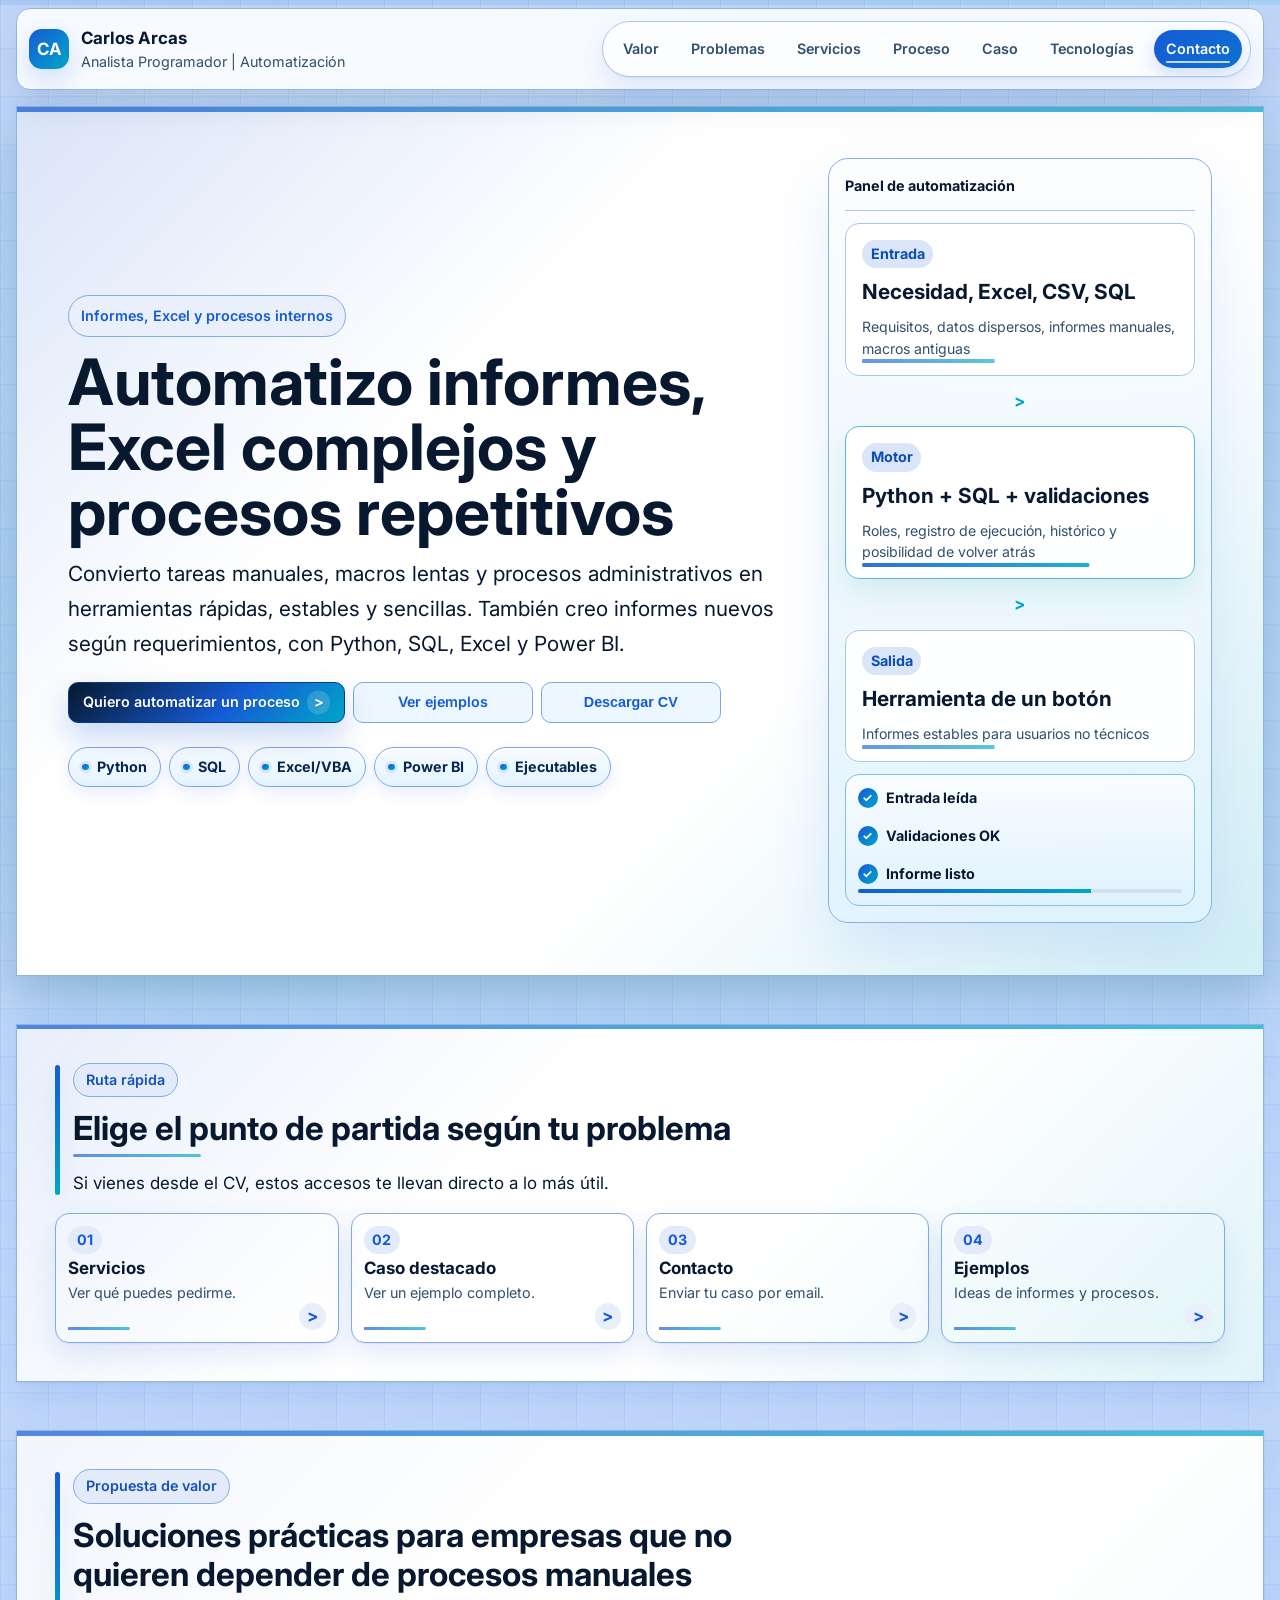
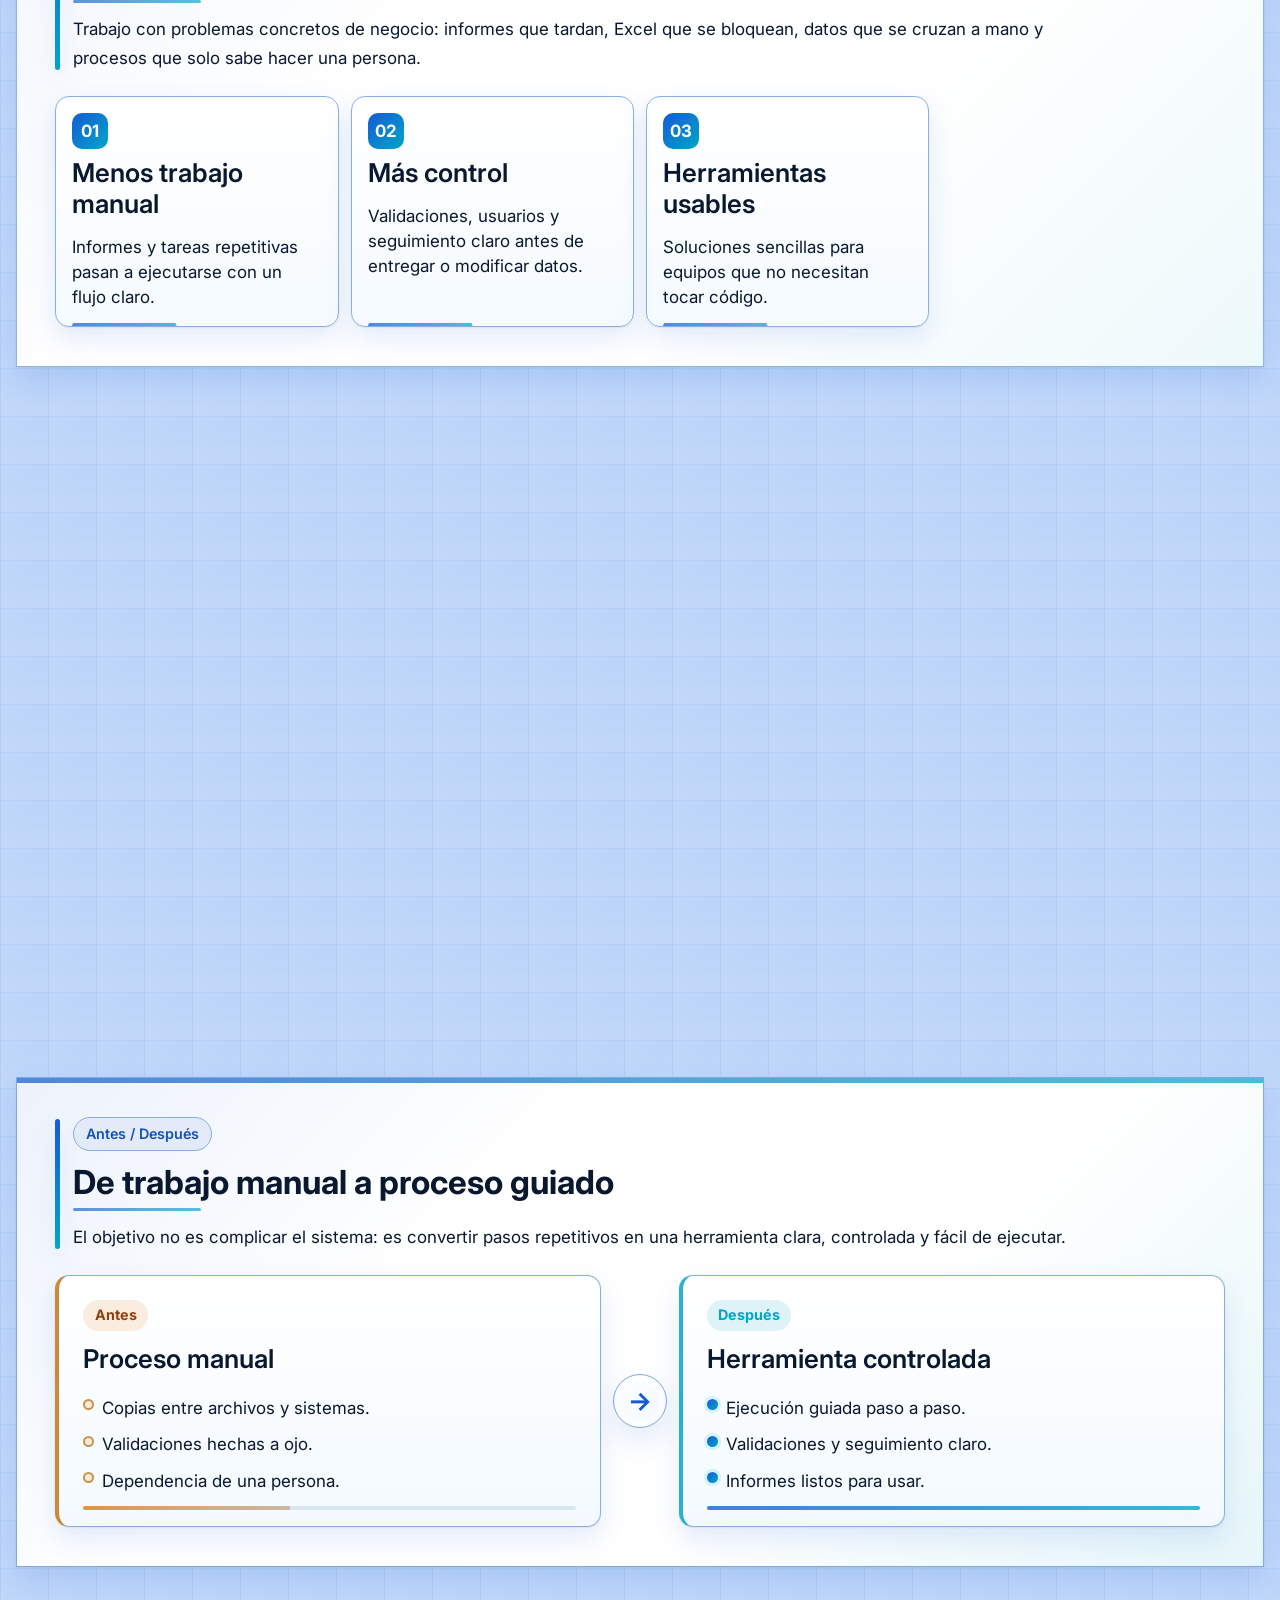
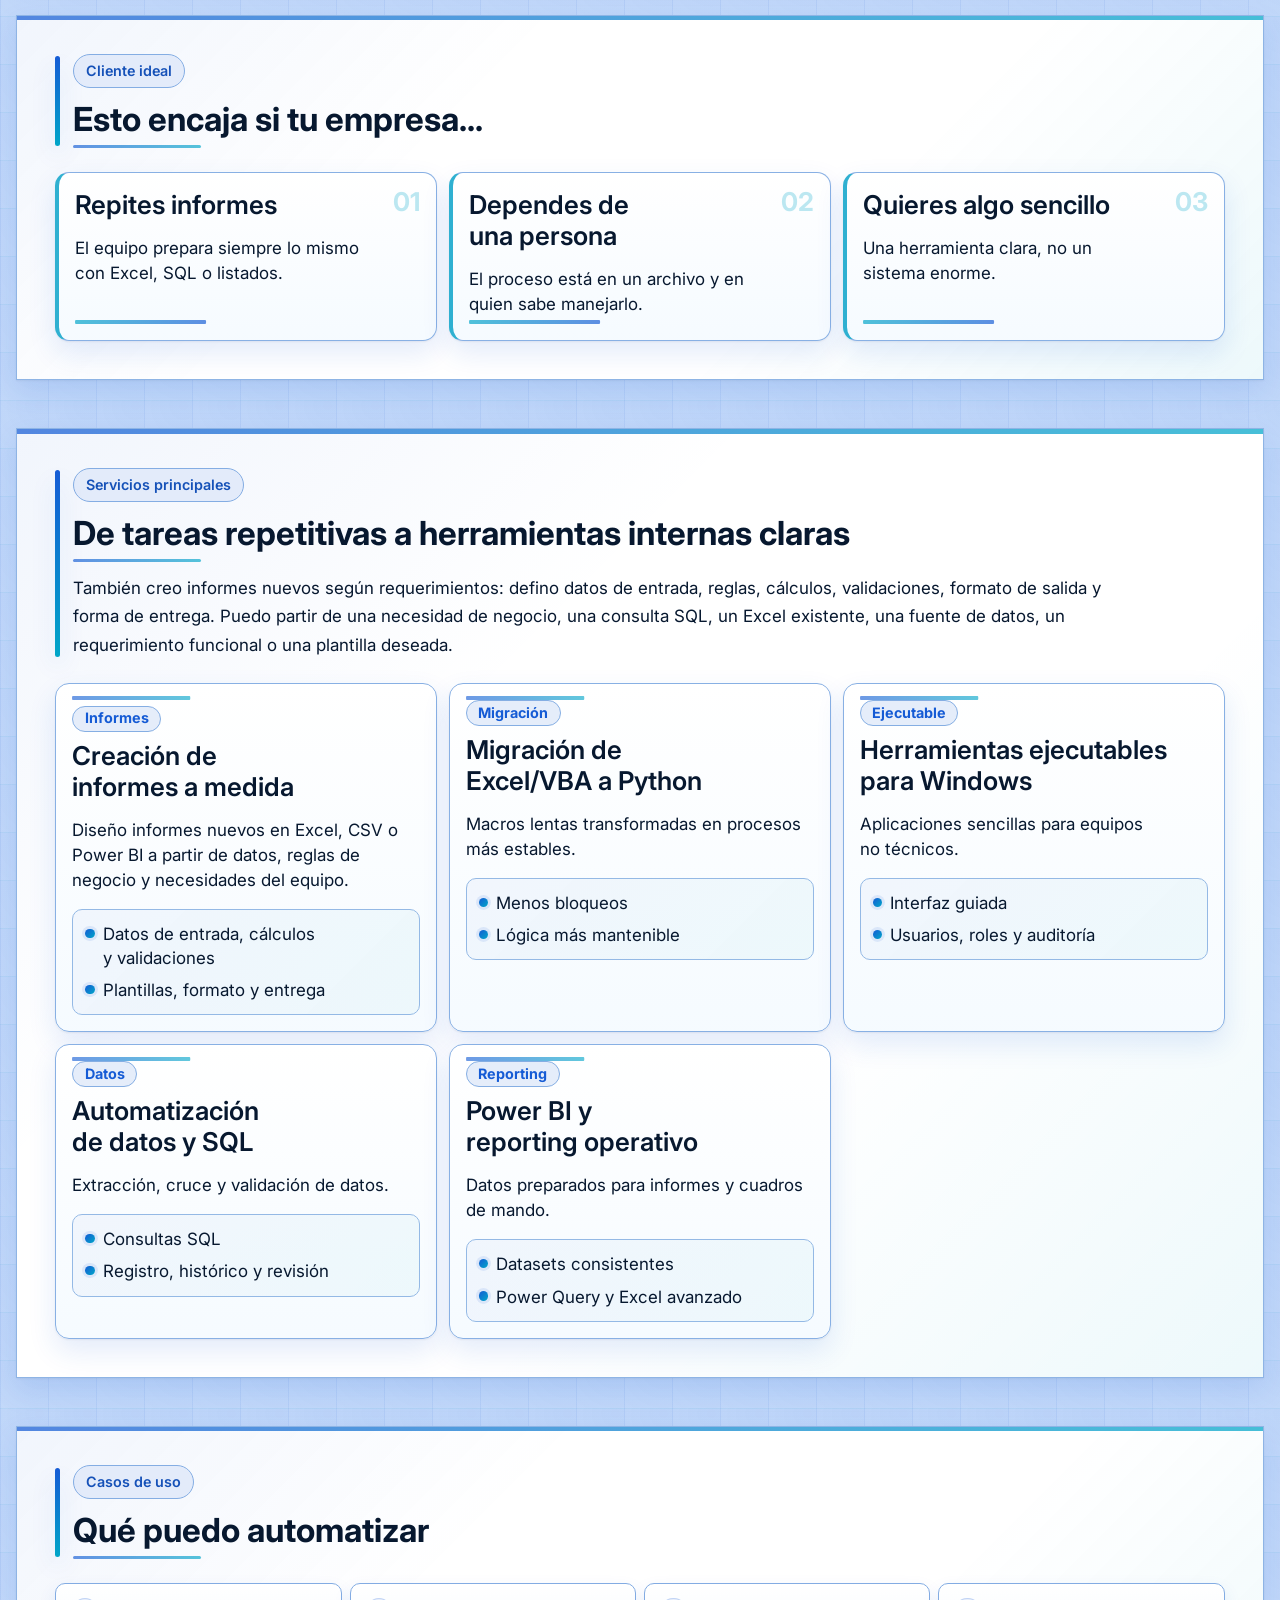
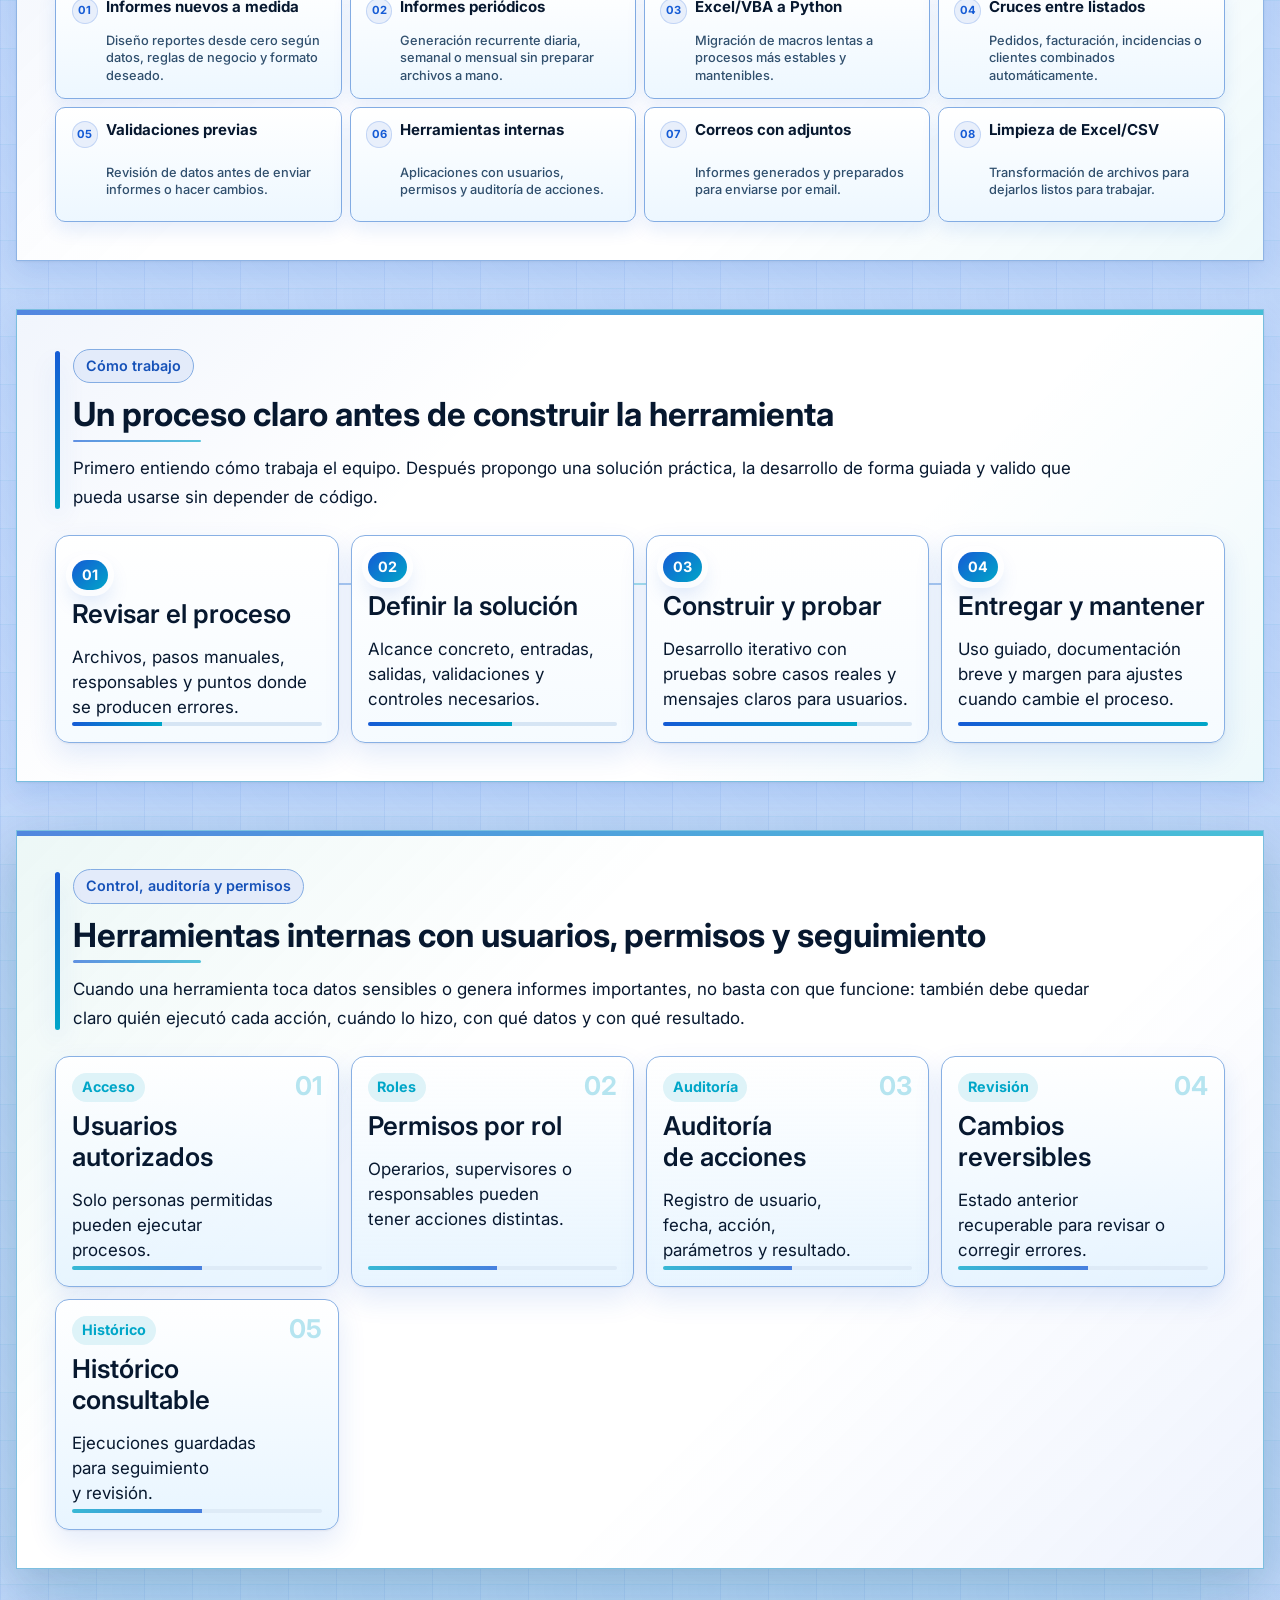
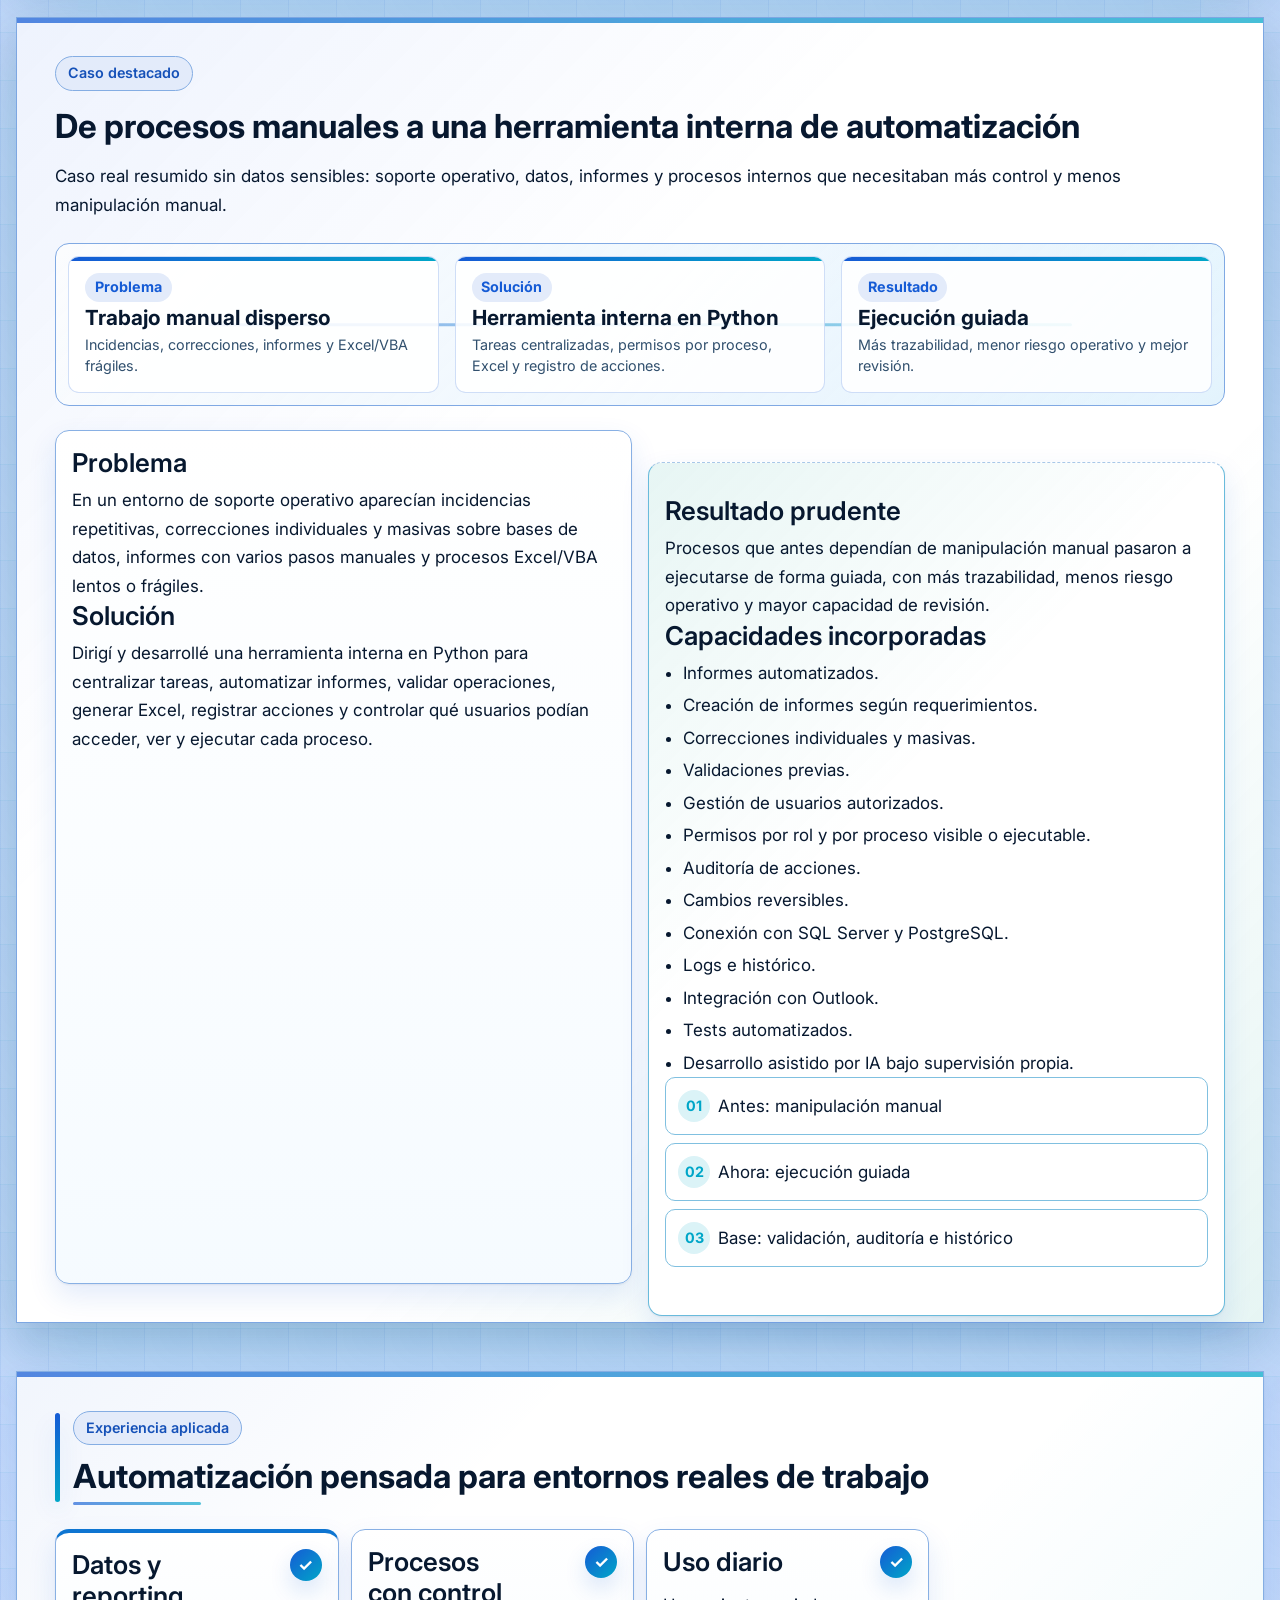
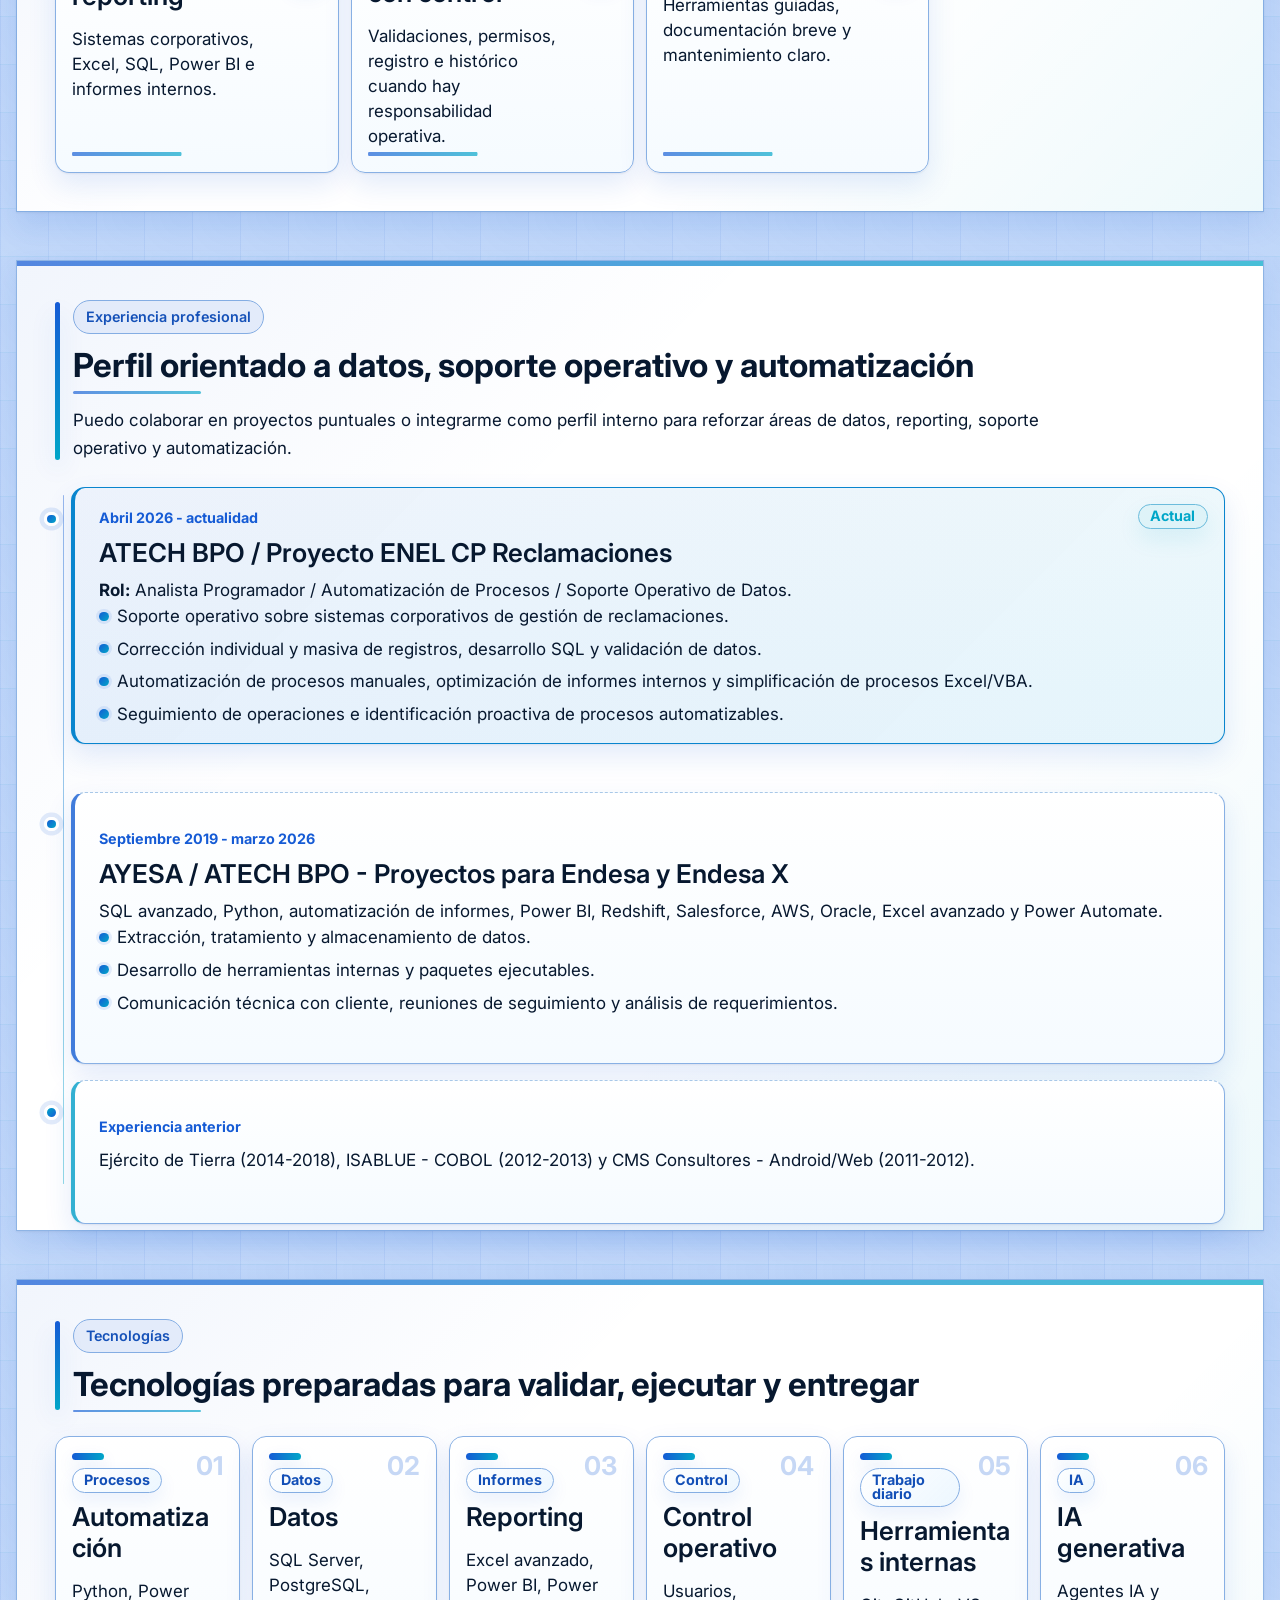
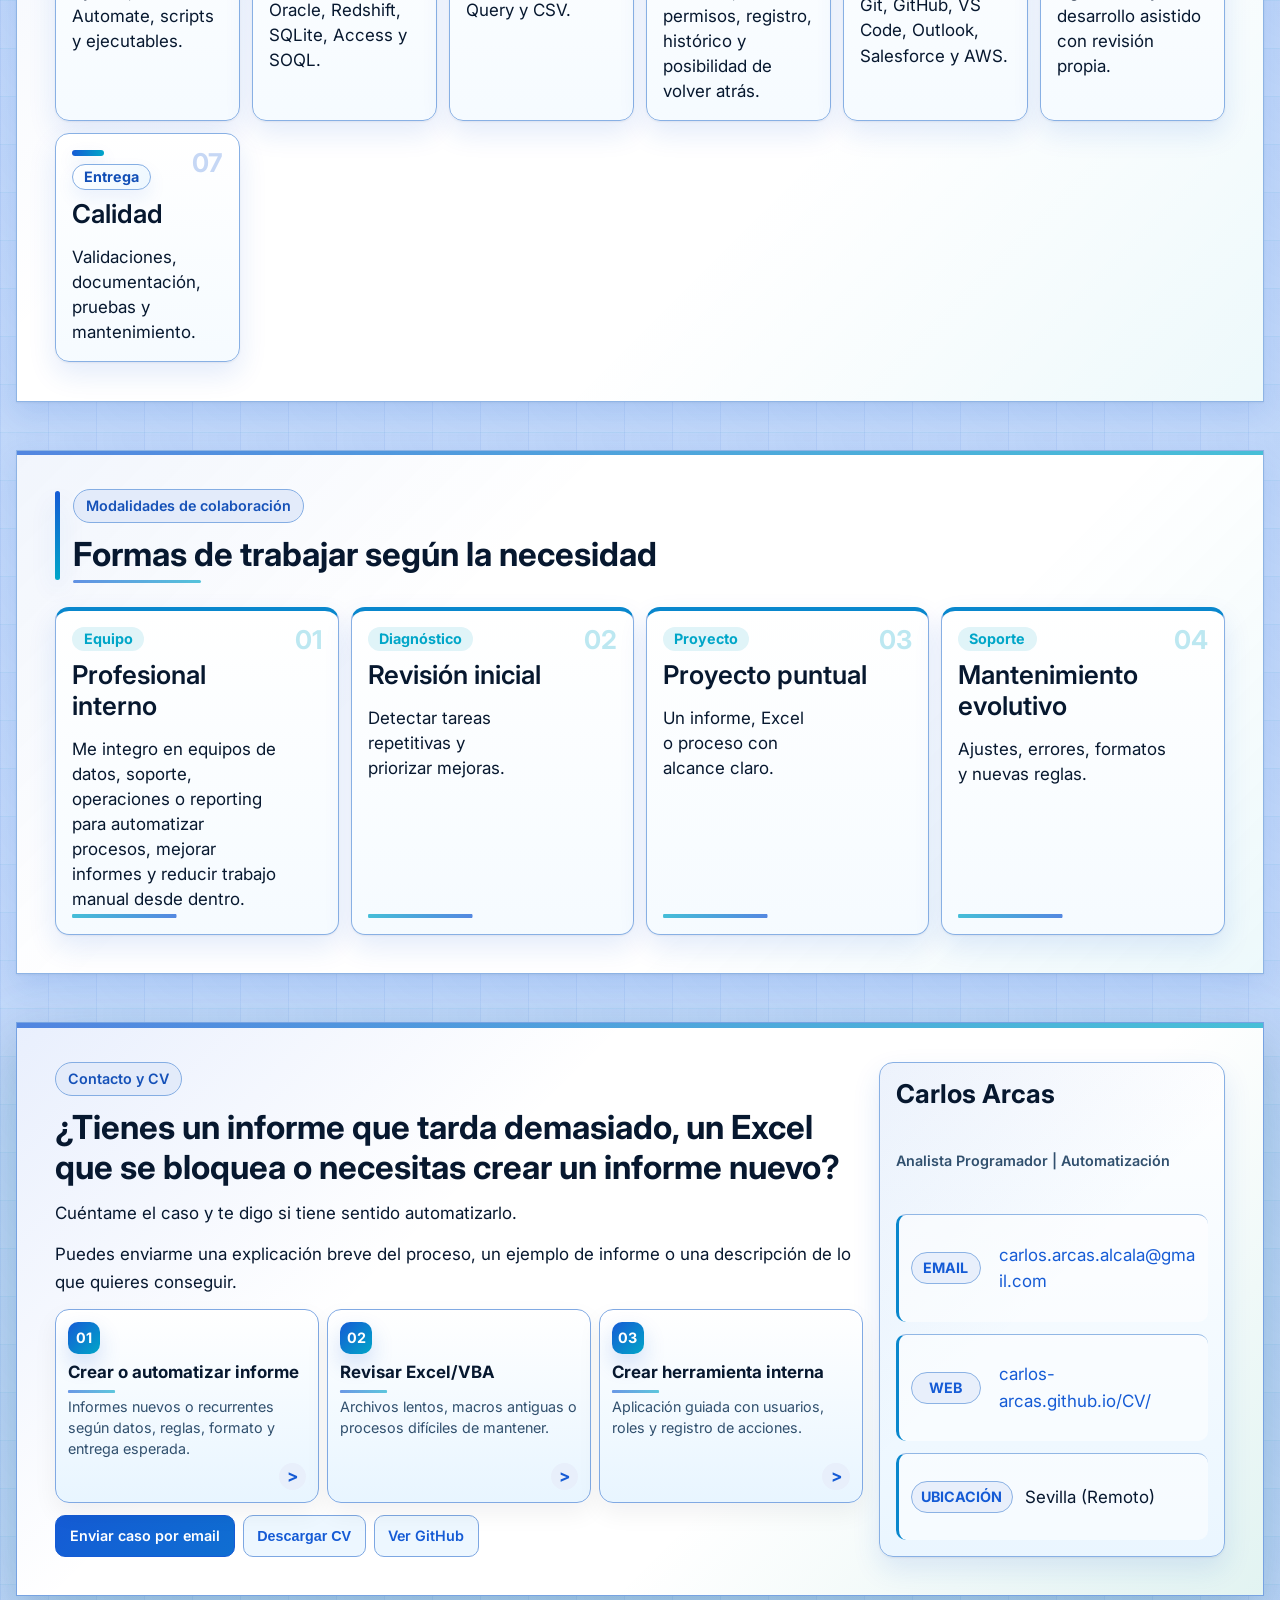
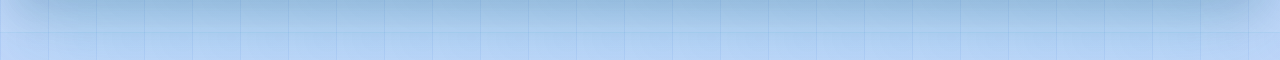
==== index.html @ 45c44feb "Update web CV copy and layout" ====
<!DOCTYPE html>
<html lang="es">
  <head>
    <meta charset="UTF-8" />
    <meta name="viewport" content="width=device-width, initial-scale=1.0" />
    <title>Carlos Arcas | Automatización de informes, Excel, SQL y Python</title>
    <meta
      name="description"
      content="Analista Programador y Consultor de Automatización. Creo informes nuevos a medida y automatizo Excel complejos, macros VBA, procesos repetitivos, SQL, Power BI y herramientas internas con Python e IA aplicada."
    />
    <meta
      name="keywords"
      content="Python, SQL, Excel, VBA, Power BI, creación de informes a medida, automatización de informes, consultor de automatización, herramientas internas, reporting, IA generativa, agentes IA, Sevilla"
    />
    <meta name="robots" content="index,follow,max-image-preview:large" />
    <meta name="author" content="Carlos Arcas" />
    <meta name="theme-color" content="#0b57d0" />
    <link rel="canonical" href="https://carlos-arcas.github.io/CV/" />

    <meta property="og:type" content="website" />
    <meta property="og:locale" content="es_ES" />
    <meta property="og:site_name" content="Carlos Arcas - Automatización" />
    <meta property="og:title" content="Carlos Arcas | Automatización de informes, Excel, SQL y Python" />
    <meta
      property="og:description"
      content="Analista Programador y Consultor de Automatización. Creo informes nuevos a medida y automatizo Excel complejos, macros VBA, procesos repetitivos, SQL, Power BI y herramientas internas con Python e IA aplicada."
    />
    <meta property="og:url" content="https://carlos-arcas.github.io/CV/" />
    <meta property="og:image" content="https://carlos-arcas.github.io/CV/assets/img/og-image.svg" />
    <meta property="og:image:type" content="image/svg+xml" />
    <meta property="og:image:width" content="1200" />
    <meta property="og:image:height" content="630" />
    <meta property="og:image:alt" content="Vista previa de la landing profesional de Carlos Arcas" />

    <meta name="twitter:card" content="summary_large_image" />
    <meta name="twitter:title" content="Carlos Arcas | Automatización de informes, Excel, SQL y Python" />
    <meta
      name="twitter:description"
      content="Creo informes nuevos a medida y automatizo Excel complejos, macros VBA, procesos repetitivos, SQL, Power BI y herramientas internas con Python e IA aplicada."
    />
    <meta name="twitter:image" content="https://carlos-arcas.github.io/CV/assets/img/og-image.svg" />
    <meta name="twitter:image:alt" content="Carlos Arcas - Automatización de informes, Excel y procesos" />
    <meta name="twitter:url" content="https://carlos-arcas.github.io/CV/" />

    <link rel="preconnect" href="https://fonts.googleapis.com" />
    <link rel="preconnect" href="https://fonts.gstatic.com" crossorigin />
    <link
      rel="stylesheet"
      href="https://fonts.googleapis.com/css2?family=Inter:wght@400;500;600;700;800&display=swap"
    />
    <link rel="icon" href="assets/img/favicon.svg" type="image/svg+xml" />
    <link rel="stylesheet" href="assets/css/styles.css" />
    <script type="application/ld+json">
      {
        "@context": "https://schema.org",
        "@type": "Person",
        "name": "Carlos Arcas",
        "jobTitle": "Analista Programador y Consultor de Automatización",
        "url": "https://carlos-arcas.github.io/CV/",
        "image": "https://carlos-arcas.github.io/CV/assets/img/og-image.svg",
        "email": "mailto:carlos.arcas.alcala@gmail.com",
        "address": {
          "@type": "PostalAddress",
          "addressLocality": "Sevilla",
          "addressCountry": "ES"
        },
        "knowsAbout": [
          "Python",
          "SQL",
          "Excel",
          "Power BI",
          "Excel/VBA",
          "Reporting",
          "Soporte operativo de datos",
          "Automatización de procesos",
          "Automatización de informes",
          "Migración de Excel/VBA a Python",
          "Herramientas ejecutables para Windows",
          "Herramientas internas",
          "IA generativa",
          "Agentes IA"
        ]
      }
    </script>
  </head>
  <body>
    <a class="skip-link" href="#main-content">Saltar al contenido principal</a>
    <div class="scroll-progress" aria-hidden="true"><span></span></div>

    <div class="cv">
      <header class="site-topbar" id="inicio">
        <a class="brand" href="#hero" aria-label="Inicio de Carlos Arcas">
          <span class="brand__mark">CA</span>
          <span>
            <strong>Carlos Arcas</strong>
            <small>Analista Programador | Automatización</small>
          </span>
        </a>

        <nav class="site-nav" aria-label="Navegación principal">
          <a href="#valor" data-nav-link>Valor</a>
          <a href="#problemas" data-nav-link>Problemas</a>
          <a href="#servicios" data-nav-link>Servicios</a>
          <a href="#proceso" data-nav-link>Proceso</a>
          <a href="#caso-destacado" data-nav-link>Caso</a>
          <a href="#tecnologias" data-nav-link>Tecnologías</a>
          <a href="#contacto" data-nav-link>Contacto</a>
        </nav>
      </header>

      <main class="cv__main" id="main-content">
        <section id="hero" class="hero landing-hero" aria-labelledby="hero-title">
          <div class="hero__content">
            <p class="hero__eyebrow">Informes, Excel y procesos internos</p>
            <h1 id="hero-title" class="hero__name">Automatizo informes, Excel complejos y procesos repetitivos</h1>
            <p class="hero__tagline">
              Convierto tareas manuales, macros lentas y procesos administrativos en herramientas rápidas, estables y sencillas. También creo informes nuevos según requerimientos, con Python, SQL, Excel y Power BI.
            </p>
            <div class="hero__cta-group" aria-label="Acciones principales">
              <a class="btn hero__cta-primary" href="mailto:carlos.arcas.alcala@gmail.com?subject=Automatizacion%20de%20informes%20o%20procesos">
                Quiero automatizar un proceso
              </a>
              <a class="btn btn--ghost hero__cta-secondary" href="#casos">Ver ejemplos</a>
              <button class="btn btn--ghost hero__cta-secondary" type="button" onclick="window.print()">Descargar CV</button>
            </div>
            <ul class="trust-strip" aria-label="Especialidades principales">
              <li>Python</li>
              <li>SQL</li>
              <li>Excel/VBA</li>
              <li>Power BI</li>
              <li>Ejecutables</li>
            </ul>
          </div>

          <aside class="hero-visual" aria-label="Flujo visual de automatización">
            <div class="workflow-card workflow-card--input">
              <span>Entrada</span>
              <strong>Necesidad, Excel, CSV, SQL</strong>
              <small>Requisitos, datos dispersos, informes manuales, macros antiguas</small>
            </div>
            <div class="workflow-arrow" aria-hidden="true">></div>
            <div class="workflow-card workflow-card--engine">
              <span>Motor</span>
              <strong>Python + SQL + validaciones</strong>
              <small>Roles, registro de ejecución, histórico y posibilidad de volver atrás</small>
            </div>
            <div class="workflow-arrow" aria-hidden="true">></div>
            <div class="workflow-card workflow-card--output">
              <span>Salida</span>
              <strong>Herramienta de un botón</strong>
              <small>Informes estables para usuarios no técnicos</small>
            </div>
            <div class="workflow-status" aria-label="Estado visual del proceso">
              <span>Entrada leída</span>
              <span>Validaciones OK</span>
              <span>Informe listo</span>
            </div>
          </aside>
        </section>

        <section class="section quick-path-section" aria-labelledby="quick-path-title">
          <div class="section__header">
            <p class="section__eyebrow">Ruta rápida</p>
            <h2 id="quick-path-title">Elige el punto de partida según tu problema</h2>
            <p>
              Si vienes desde el CV, estos accesos te llevan directo a lo más útil.
            </p>
          </div>
          <div class="quick-path-grid" aria-label="Accesos rápidos por necesidad">
            <a class="quick-path-card" href="#servicios">
              <span>01</span>
              <strong>Servicios</strong>
              <small>Ver qué puedes pedirme.</small>
            </a>
            <a class="quick-path-card" href="#caso-destacado">
              <span>02</span>
              <strong>Caso destacado</strong>
              <small>Ver un ejemplo completo.</small>
            </a>
            <a class="quick-path-card" href="#contacto">
              <span>03</span>
              <strong>Contacto</strong>
              <small>Enviar tu caso por email.</small>
            </a>
            <a class="quick-path-card quick-path-card--optional" href="#casos">
              <span>04</span>
              <strong>Ejemplos</strong>
              <small>Ideas de informes y procesos.</small>
            </a>
          </div>
        </section>

        <section id="valor" class="section value-section">
          <div class="section__header">
            <p class="section__eyebrow">Propuesta de valor</p>
            <h2>Soluciones prácticas para empresas que no quieren depender de procesos manuales</h2>
            <p>
              Trabajo con problemas concretos de negocio: informes que tardan, Excel que se bloquean, datos que se cruzan a mano y procesos que solo sabe hacer una persona.
            </p>
          </div>
          <div class="value-grid">
            <article class="value-card">
              <span class="value-card__icon">01</span>
              <h3>Menos trabajo manual</h3>
              <p>Informes y tareas repetitivas pasan a ejecutarse con un flujo claro.</p>
            </article>
            <article class="value-card">
              <span class="value-card__icon">02</span>
              <h3>Más control</h3>
              <p>Validaciones, usuarios y seguimiento claro antes de entregar o modificar datos.</p>
            </article>
            <article class="value-card">
              <span class="value-card__icon">03</span>
              <h3>Herramientas usables</h3>
              <p>Soluciones sencillas para equipos que no necesitan tocar código.</p>
            </article>
          </div>
        </section>

        <section id="problemas" class="section">
          <div class="section__header">
            <p class="section__eyebrow">Problemas que soluciono</p>
            <h2>Cuando Excel y los procesos manuales empiezan a frenar el trabajo</h2>
          </div>
          <div class="problem-grid">
            <article class="problem-card"><h3>Excel que se bloquean</h3><p>Ficheros grandes, lentos o con fórmulas frágiles.</p></article>
            <article class="problem-card"><h3>Informes manuales</h3><p>Reportes recurrentes, cruces y plantillas preparados a mano.</p></article>
            <article class="problem-card"><h3>Macros difíciles</h3><p>VBA útil, pero lento, frágil o difícil de mantener.</p></article>
            <article class="problem-card"><h3>Falta de control</h3><p>Datos sin validaciones, permisos o responsable claro.</p></article>
            <article class="problem-card"><h3>Cruces repetitivos</h3><p>Pedidos, clientes, facturación o incidencias entre sistemas.</p></article>
            <article class="problem-card"><h3>Dependencia interna</h3><p>Tareas que solo sabe ejecutar una persona.</p></article>
            <article class="problem-card"><h3>Informes sin plantilla</h3><p>Necesitas crear un reporte nuevo desde una necesidad de negocio.</p></article>
            <article class="problem-card"><h3>Envíos preparados a mano</h3><p>Informes que se generan, revisan y adjuntan manualmente.</p></article>
          </div>
        </section>

        <section id="antes-despues" class="section before-after-section">
          <div class="section__header">
            <p class="section__eyebrow">Antes / Después</p>
            <h2>De trabajo manual a proceso guiado</h2>
            <p>
              El objetivo no es complicar el sistema: es convertir pasos repetitivos en una herramienta clara, controlada y fácil de ejecutar.
            </p>
          </div>
          <div class="before-after-grid">
            <article class="before-after-card before-after-card--before">
              <span class="before-after-card__label">Antes</span>
              <h3>Proceso manual</h3>
              <ul>
                <li>Copias entre archivos y sistemas.</li>
                <li>Validaciones hechas a ojo.</li>
                <li>Dependencia de una persona.</li>
              </ul>
            </article>
            <div class="before-after-arrow" aria-hidden="true">→</div>
            <article class="before-after-card before-after-card--after">
              <span class="before-after-card__label">Después</span>
              <h3>Herramienta controlada</h3>
              <ul>
                <li>Ejecución guiada paso a paso.</li>
                <li>Validaciones y seguimiento claro.</li>
                <li>Informes listos para usar.</li>
              </ul>
            </article>
          </div>
        </section>

        <section id="cliente-ideal" class="section fit-section">
          <div class="section__header">
            <p class="section__eyebrow">Cliente ideal</p>
            <h2>Esto encaja si tu empresa...</h2>
          </div>
          <div class="fit-grid">
            <article class="fit-card"><h3>Repites informes</h3><p>El equipo prepara siempre lo mismo con Excel, SQL o listados.</p></article>
            <article class="fit-card"><h3>Dependes de una persona</h3><p>El proceso está en un archivo y en quien sabe manejarlo.</p></article>
            <article class="fit-card"><h3>Quieres algo sencillo</h3><p>Una herramienta clara, no un sistema enorme.</p></article>
          </div>
        </section>

        <section id="servicios" class="section">
          <div class="section__header">
            <p class="section__eyebrow">Servicios principales</p>
            <h2>De tareas repetitivas a herramientas internas claras</h2>
            <p>
              También creo informes nuevos según requerimientos: defino datos de entrada, reglas, cálculos, validaciones, formato de salida y forma de entrega. Puedo partir de una necesidad de negocio, una consulta SQL, un Excel existente, una fuente de datos, un requerimiento funcional o una plantilla deseada.
            </p>
          </div>
          <div class="service-grid">
            <article class="service-card">
              <span class="service-card__tag">Informes</span>
              <h3>Creación de informes a medida</h3>
              <p>Diseño informes nuevos en Excel, CSV o Power BI a partir de datos, reglas de negocio y necesidades del equipo.</p>
              <ul><li>Datos de entrada, cálculos y validaciones</li><li>Plantillas, formato y entrega</li></ul>
            </article>
            <article class="service-card">
              <span class="service-card__tag">Migración</span>
              <h3>Migración de Excel/VBA a Python</h3>
              <p>Macros lentas transformadas en procesos más estables.</p>
              <ul><li>Menos bloqueos</li><li>Lógica más mantenible</li></ul>
            </article>
            <article class="service-card">
              <span class="service-card__tag">Ejecutable</span>
              <h3>Herramientas ejecutables para Windows</h3>
              <p>Aplicaciones sencillas para equipos no técnicos.</p>
              <ul><li>Interfaz guiada</li><li>Usuarios, roles y auditoría</li></ul>
            </article>
            <article class="service-card">
              <span class="service-card__tag">Datos</span>
              <h3>Automatización de datos y SQL</h3>
              <p>Extracción, cruce y validación de datos.</p>
              <ul><li>Consultas SQL</li><li>Registro, histórico y revisión</li></ul>
            </article>
            <article class="service-card">
              <span class="service-card__tag">Reporting</span>
              <h3>Power BI y reporting operativo</h3>
              <p>Datos preparados para informes y cuadros de mando.</p>
              <ul><li>Datasets consistentes</li><li>Power Query y Excel avanzado</li></ul>
            </article>
          </div>
        </section>

        <section id="casos" class="section">
          <div class="section__header">
            <p class="section__eyebrow">Casos de uso</p>
            <h2>Qué puedo automatizar</h2>
          </div>
          <div class="use-case-list">
            <span><strong>Informes nuevos a medida</strong><small>Diseño reportes desde cero según datos, reglas de negocio y formato deseado.</small></span>
            <span><strong>Informes periódicos</strong><small>Generación recurrente diaria, semanal o mensual sin preparar archivos a mano.</small></span>
            <span><strong>Excel/VBA a Python</strong><small>Migración de macros lentas a procesos más estables y mantenibles.</small></span>
            <span><strong>Cruces entre listados</strong><small>Pedidos, facturación, incidencias o clientes combinados automáticamente.</small></span>
            <span><strong>Validaciones previas</strong><small>Revisión de datos antes de enviar informes o hacer cambios.</small></span>
            <span><strong>Herramientas internas</strong><small>Aplicaciones con usuarios, permisos y auditoría de acciones.</small></span>
            <span><strong>Correos con adjuntos</strong><small>Informes generados y preparados para enviarse por email.</small></span>
            <span><strong>Limpieza de Excel/CSV</strong><small>Transformación de archivos para dejarlos listos para trabajar.</small></span>
          </div>
        </section>

        <section id="proceso" class="section process-section">
          <div class="section__header">
            <p class="section__eyebrow">Cómo trabajo</p>
            <h2>Un proceso claro antes de construir la herramienta</h2>
            <p>
              Primero entiendo cómo trabaja el equipo. Después propongo una solución práctica, la desarrollo de forma guiada y valido que pueda usarse sin depender de código.
            </p>
          </div>
          <div class="process-grid">
            <article class="process-card">
              <span class="process-card__step">01</span>
              <h3>Revisar el proceso</h3>
              <p>Archivos, pasos manuales, responsables y puntos donde se producen errores.</p>
            </article>
            <article class="process-card">
              <span class="process-card__step">02</span>
              <h3>Definir la solución</h3>
              <p>Alcance concreto, entradas, salidas, validaciones y controles necesarios.</p>
            </article>
            <article class="process-card">
              <span class="process-card__step">03</span>
              <h3>Construir y probar</h3>
              <p>Desarrollo iterativo con pruebas sobre casos reales y mensajes claros para usuarios.</p>
            </article>
            <article class="process-card">
              <span class="process-card__step">04</span>
              <h3>Entregar y mantener</h3>
              <p>Uso guiado, documentación breve y margen para ajustes cuando cambie el proceso.</p>
            </article>
          </div>
        </section>

        <section id="control-auditoria" class="section governance-section">
          <div class="section__header">
            <p class="section__eyebrow">Control, auditoría y permisos</p>
            <h2>Herramientas internas con usuarios, permisos y seguimiento</h2>
            <p>
              Cuando una herramienta toca datos sensibles o genera informes importantes, no basta con que funcione: también debe quedar claro quién ejecutó cada acción, cuándo lo hizo, con qué datos y con qué resultado.
            </p>
          </div>
          <div class="governance-grid">
            <article class="governance-card">
              <span class="governance-card__tag">Acceso</span>
              <h3>Usuarios autorizados</h3>
              <p>Solo personas permitidas pueden ejecutar procesos.</p>
            </article>
            <article class="governance-card">
              <span class="governance-card__tag">Roles</span>
              <h3>Permisos por rol</h3>
              <p>Operarios, supervisores o responsables pueden tener acciones distintas.</p>
            </article>
            <article class="governance-card">
              <span class="governance-card__tag">Auditoría</span>
              <h3>Auditoría de acciones</h3>
              <p>Registro de usuario, fecha, acción, parámetros y resultado.</p>
            </article>
            <article class="governance-card">
              <span class="governance-card__tag">Revisión</span>
              <h3>Cambios reversibles</h3>
              <p>Estado anterior recuperable para revisar o corregir errores.</p>
            </article>
            <article class="governance-card">
              <span class="governance-card__tag">Histórico</span>
              <h3>Histórico consultable</h3>
              <p>Ejecuciones guardadas para seguimiento y revisión.</p>
            </article>
          </div>
        </section>

        <section id="caso-destacado" class="section case-study">
          <div class="case-study__intro">
            <p class="section__eyebrow">Caso destacado</p>
            <h2>De procesos manuales a una herramienta interna de automatización</h2>
            <p>
              Caso real resumido sin datos sensibles: soporte operativo, datos, informes y procesos internos que necesitaban más control y menos manipulación manual.
            </p>
          </div>
          <div class="case-summary" aria-label="Resumen visual del caso destacado">
            <div class="case-summary__item">
              <span>Problema</span>
              <strong>Trabajo manual disperso</strong>
              <small>Incidencias, correcciones, informes y Excel/VBA frágiles.</small>
            </div>
            <div class="case-summary__item">
              <span>Solución</span>
              <strong>Herramienta interna en Python</strong>
              <small>Tareas centralizadas, permisos por proceso, Excel y registro de acciones.</small>
            </div>
            <div class="case-summary__item">
              <span>Resultado</span>
              <strong>Ejecución guiada</strong>
              <small>Más trazabilidad, menor riesgo operativo y mejor revisión.</small>
            </div>
          </div>
          <div class="case-study__body">
            <article class="case-panel">
              <h3>Problema</h3>
              <p>
                En un entorno de soporte operativo aparecían incidencias repetitivas, correcciones individuales y masivas sobre bases de datos, informes con varios pasos manuales y procesos Excel/VBA lentos o frágiles.
              </p>
              <h3>Solución</h3>
              <p>
                Dirigí y desarrollé una herramienta interna en Python para centralizar tareas, automatizar informes, validar operaciones, generar Excel, registrar acciones y controlar qué usuarios podían acceder, ver y ejecutar cada proceso.
              </p>
            </article>
            <article class="impact-panel">
              <h3>Resultado prudente</h3>
              <p>
                Procesos que antes dependían de manipulación manual pasaron a ejecutarse de forma guiada, con más trazabilidad, menos riesgo operativo y mayor capacidad de revisión.
              </p>
              <h3>Capacidades incorporadas</h3>
              <ul class="feature-list">
                <li>Informes automatizados.</li>
                <li>Creación de informes según requerimientos.</li>
                <li>Correcciones individuales y masivas.</li>
                <li>Validaciones previas.</li>
                <li>Gestión de usuarios autorizados.</li>
                <li>Permisos por rol y por proceso visible o ejecutable.</li>
                <li>Auditoría de acciones.</li>
                <li>Cambios reversibles.</li>
                <li>Conexión con SQL Server y PostgreSQL.</li>
                <li>Logs e histórico.</li>
                <li>Integración con Outlook.</li>
                <li>Tests automatizados.</li>
                <li>Desarrollo asistido por IA bajo supervisión propia.</li>
              </ul>
              <div class="impact-flow" aria-label="Resumen de impacto">
                <span>Antes: manipulación manual</span>
                <span>Ahora: ejecución guiada</span>
                <span>Base: validación, auditoría e histórico</span>
              </div>
            </article>
          </div>
        </section>

        <section id="experiencia-aplicada" class="section proof-section">
          <div class="section__header">
            <p class="section__eyebrow">Experiencia aplicada</p>
            <h2>Automatización pensada para entornos reales de trabajo</h2>
          </div>
          <div class="proof-grid">
            <article class="proof-card">
              <h3>Datos y reporting</h3>
              <p>Sistemas corporativos, Excel, SQL, Power BI e informes internos.</p>
            </article>
            <article class="proof-card">
              <h3>Procesos con control</h3>
              <p>Validaciones, permisos, registro e histórico cuando hay responsabilidad operativa.</p>
            </article>
            <article class="proof-card">
              <h3>Uso diario</h3>
              <p>Herramientas guiadas, documentación breve y mantenimiento claro.</p>
            </article>
          </div>
        </section>

        <section id="experiencia" class="section">
          <div class="section__header">
            <p class="section__eyebrow">Experiencia profesional</p>
            <h2>Perfil orientado a datos, soporte operativo y automatización</h2>
            <p>
              Puedo colaborar en proyectos puntuales o integrarme como perfil interno para reforzar áreas de datos, reporting, soporte operativo y automatización.
            </p>
          </div>
          <div class="timeline">
            <article class="timeline-item">
              <span class="timeline-item__date">Abril 2026 - actualidad</span>
              <h3>ATECH BPO / Proyecto ENEL CP Reclamaciones</h3>
              <p><strong>Rol:</strong> Analista Programador / Automatización de Procesos / Soporte Operativo de Datos.</p>
              <ul>
                <li>Soporte operativo sobre sistemas corporativos de gestión de reclamaciones.</li>
                <li>Corrección individual y masiva de registros, desarrollo SQL y validación de datos.</li>
                <li>Automatización de procesos manuales, optimización de informes internos y simplificación de procesos Excel/VBA.</li>
                <li>Seguimiento de operaciones e identificación proactiva de procesos automatizables.</li>
              </ul>
            </article>
            <article class="timeline-item">
              <span class="timeline-item__date">Septiembre 2019 - marzo 2026</span>
              <h3>AYESA / ATECH BPO - Proyectos para Endesa y Endesa X</h3>
              <p>SQL avanzado, Python, automatización de informes, Power BI, Redshift, Salesforce, AWS, Oracle, Excel avanzado y Power Automate.</p>
              <ul>
                <li>Extracción, tratamiento y almacenamiento de datos.</li>
                <li>Desarrollo de herramientas internas y paquetes ejecutables.</li>
                <li>Comunicación técnica con cliente, reuniones de seguimiento y análisis de requerimientos.</li>
              </ul>
            </article>
            <article class="timeline-item timeline-item--compact">
              <span class="timeline-item__date">Experiencia anterior</span>
              <p>Ejército de Tierra (2014-2018), ISABLUE - COBOL (2012-2013) y CMS Consultores - Android/Web (2011-2012).</p>
            </article>
          </div>
        </section>

        <section id="tecnologias" class="section">
          <div class="section__header">
            <p class="section__eyebrow">Tecnologías</p>
            <h2>Tecnologías preparadas para validar, ejecutar y entregar</h2>
          </div>
          <div class="tech-grid">
            <article><span class="tech-card__tag">Procesos</span><h3>Automatización</h3><p>Python, Power Automate, scripts y ejecutables.</p></article>
            <article><span class="tech-card__tag">Datos</span><h3>Datos</h3><p>SQL Server, PostgreSQL, Oracle, Redshift, SQLite, Access y SOQL.</p></article>
            <article><span class="tech-card__tag">Informes</span><h3>Reporting</h3><p>Excel avanzado, Power BI, Power Query y CSV.</p></article>
            <article><span class="tech-card__tag">Control</span><h3>Control operativo</h3><p>Usuarios, permisos, registro, histórico y posibilidad de volver atrás.</p></article>
            <article><span class="tech-card__tag">Trabajo diario</span><h3>Herramientas internas</h3><p>Git, GitHub, VS Code, Outlook, Salesforce y AWS.</p></article>
            <article><span class="tech-card__tag">IA</span><h3>IA generativa</h3><p>Agentes IA y desarrollo asistido con revisión propia.</p></article>
            <article><span class="tech-card__tag">Entrega</span><h3>Calidad</h3><p>Validaciones, documentación, pruebas y mantenimiento.</p></article>
          </div>
        </section>

        <section id="colaboracion" class="section">
          <div class="section__header">
            <p class="section__eyebrow">Modalidades de colaboración</p>
            <h2>Formas de trabajar según la necesidad</h2>
          </div>
          <div class="collab-grid">
            <article class="collab-card"><span class="collab-card__tag">Equipo</span><h3>Profesional interno</h3><p>Me integro en equipos de datos, soporte, operaciones o reporting para automatizar procesos, mejorar informes y reducir trabajo manual desde dentro.</p></article>
            <article class="collab-card"><span class="collab-card__tag">Diagnóstico</span><h3>Revisión inicial</h3><p>Detectar tareas repetitivas y priorizar mejoras.</p></article>
            <article class="collab-card"><span class="collab-card__tag">Proyecto</span><h3>Proyecto puntual</h3><p>Un informe, Excel o proceso con alcance claro.</p></article>
            <article class="collab-card"><span class="collab-card__tag">Soporte</span><h3>Mantenimiento evolutivo</h3><p>Ajustes, errores, formatos y nuevas reglas.</p></article>
          </div>
        </section>

        <section id="contacto" class="section final-cta">
          <div class="final-cta__content">
            <p class="section__eyebrow">Contacto y CV</p>
            <h2>¿Tienes un informe que tarda demasiado, un Excel que se bloquea o necesitas crear un informe nuevo?</h2>
            <p>
              Cuéntame el caso y te digo si tiene sentido automatizarlo.
            </p>
            <p>
              Puedes enviarme una explicación breve del proceso, un ejemplo de informe o una descripción de lo que quieres conseguir.
            </p>
            <div class="cta-options" aria-label="Opciones de contacto por tipo de necesidad">
              <a class="cta-option" href="mailto:carlos.arcas.alcala@gmail.com?subject=Crear%20o%20automatizar%20informe&body=Hola%20Carlos,%0D%0A%0D%0AQuiero%20crear%20o%20automatizar%20un%20informe.%0D%0A-%20Necesidad%20del%20negocio:%0D%0A-%20Datos,%20SQL,%20Excel%20o%20plantilla:%0D%0A-%20Reglas%20o%20validaciones:%0D%0A-%20Formato%20de%20salida:%0D%0A-%20Forma%20de%20entrega:%0D%0A">
                <strong>Crear o automatizar informe</strong>
                <span>Informes nuevos o recurrentes según datos, reglas, formato y entrega esperada.</span>
              </a>
              <a class="cta-option" href="mailto:carlos.arcas.alcala@gmail.com?subject=Revisar%20Excel%20VBA&body=Hola%20Carlos,%0D%0A%0D%0ANecesito%20revisar%20un%20Excel%20o%20proceso%20VBA.%0D%0A-%20Archivo%20o%20macro:%0D%0A-%20Problema%20principal:%0D%0A-%20Resultado%20esperado:%0D%0A">
                <strong>Revisar Excel/VBA</strong>
                <span>Archivos lentos, macros antiguas o procesos difíciles de mantener.</span>
              </a>
              <a class="cta-option" href="mailto:carlos.arcas.alcala@gmail.com?subject=Crear%20herramienta%20interna&body=Hola%20Carlos,%0D%0A%0D%0AMe%20interesa%20crear%20una%20herramienta%20interna.%0D%0A-%20Usuarios:%0D%0A-%20Proceso:%0D%0A-%20Controles%20necesarios:%0D%0A">
                <strong>Crear herramienta interna</strong>
                <span>Aplicación guiada con usuarios, roles y registro de acciones.</span>
              </a>
            </div>
            <div class="btn-group">
              <a class="btn" href="mailto:carlos.arcas.alcala@gmail.com?subject=Quiero%20automatizar%20un%20caso&body=Hola%20Carlos,%0D%0A%0D%0ATe%20cuento%20el%20caso:%0D%0A-%20Proceso%20o%20informe:%0D%0A-%20Frecuencia:%0D%0A-%20Archivos%20o%20sistemas%20implicados:%0D%0A-%20Problema%20principal:%0D%0A">Enviar caso por email</a>
              <button class="btn btn--ghost" type="button" onclick="window.print()">Descargar CV</button>
              <a class="btn btn--ghost" href="https://github.com/carlos-arcas/CV" target="_blank" rel="noopener">Ver GitHub</a>
            </div>
          </div>
          <address class="contact-card">
            <span class="contact-card__name">Carlos Arcas</span>
            <span class="contact-card__role">Analista Programador | Automatización</span>
            <span class="contact-card__row">
              <span class="contact-card__label">Email</span>
              <a href="mailto:carlos.arcas.alcala@gmail.com">carlos.arcas.alcala@gmail.com</a>
            </span>
            <span class="contact-card__row">
              <span class="contact-card__label">Web</span>
              <a href="https://carlos-arcas.github.io/CV/" target="_blank" rel="noopener">carlos-arcas.github.io/CV/</a>
            </span>
            <span class="contact-card__row">
              <span class="contact-card__label">Ubicación</span>
              <span>Sevilla (Remoto)</span>
            </span>
          </address>
        </section>
      </main>

      <nav class="mobile-actionbar" aria-label="Acciones rápidas móviles">
        <a class="mobile-actionbar__link" href="#servicios" data-nav-link>Servicios</a>
        <a class="mobile-actionbar__link" href="#caso-destacado" data-nav-link>Caso</a>
        <a class="mobile-actionbar__link mobile-actionbar__link--primary" href="#contacto" data-nav-link>Contacto</a>
      </nav>
    </div>
    <script>
      document.documentElement.classList.add("js-enabled");

      const navLinks = Array.from(document.querySelectorAll("[data-nav-link]"));
      const navTargets = navLinks
        .map((link) => document.querySelector(link.getAttribute("href")))
        .filter(Boolean);
      const progressBar = document.querySelector(".scroll-progress span");
      const revealTargets = Array.from(document.querySelectorAll(".hero, .section:not(.u-sr-only)"));
      const targetableSections = Array.from(document.querySelectorAll(".hero, .section:not(.u-sr-only)"));
      let targetHighlightTimer;

      revealTargets.forEach((target) => target.classList.add("reveal-on-scroll"));

      const markTargetSection = (hash) => {
        const id = hash?.startsWith("#") ? hash.slice(1) : "";
        targetableSections.forEach((section) => {
          section.classList.toggle("is-targeted", Boolean(id) && section.id === id);
        });

        window.clearTimeout(targetHighlightTimer);
        if (id) {
          targetHighlightTimer = window.setTimeout(() => {
            targetableSections.forEach((section) => section.classList.remove("is-targeted"));
          }, 2600);
        }
      };

      const updateScrollProgress = () => {
        if (!progressBar) return;
        const maxScroll = document.documentElement.scrollHeight - window.innerHeight;
        const progress = maxScroll > 0 ? Math.min(window.scrollY / maxScroll, 1) : 0;
        progressBar.style.transform = `scaleX(${progress})`;
      };

      updateScrollProgress();
      window.addEventListener("scroll", updateScrollProgress, { passive: true });
      window.addEventListener("resize", updateScrollProgress);

      document.querySelectorAll('a[href^="#"]').forEach((link) => {
        link.addEventListener("click", (event) => {
          const hash = link.getAttribute("href");
          if (!hash || hash === "#") return;

          const target = document.getElementById(hash.slice(1));
          if (!target) return;

          event.preventDefault();
          const targetTop = target.getBoundingClientRect().top + window.scrollY;
          const scrollMargin = Number.parseFloat(window.getComputedStyle(target).scrollMarginTop) || 0;
          window.scrollTo({
            top: Math.max(targetTop - scrollMargin, 0),
            behavior: "auto"
          });
          window.history.pushState(null, "", hash);
          markTargetSection(hash);
        });
      });

      markTargetSection(window.location.hash);
      window.addEventListener("hashchange", () => markTargetSection(window.location.hash));

      if ("IntersectionObserver" in window && navTargets.length > 0) {
        const centerActiveNavLink = (link) => {
          const nav = link.closest(".site-nav");
          if (!nav) return;
          const left = link.offsetLeft - (nav.clientWidth - link.clientWidth) / 2;
          nav.scrollTo({ left: Math.max(left, 0), behavior: "smooth" });
        };

        const activateNavLink = (id) => {
          navLinks.forEach((link) => {
            const isActive = link.getAttribute("href") === `#${id}`;
            link.classList.toggle("is-active", isActive);
            if (isActive) {
              link.setAttribute("aria-current", "true");
              centerActiveNavLink(link);
            } else {
              link.removeAttribute("aria-current");
            }
          });
        };

        const observer = new IntersectionObserver(
          (entries) => {
            const visible = entries
              .filter((entry) => entry.isIntersecting)
              .sort((a, b) => b.intersectionRatio - a.intersectionRatio)[0];

            if (visible?.target?.id) {
              activateNavLink(visible.target.id);
            }
          },
          {
            rootMargin: "-28% 0px -55% 0px",
            threshold: [0.12, 0.3, 0.55]
          }
        );

        navTargets.forEach((section) => observer.observe(section));

        navLinks.forEach((link) => {
          link.addEventListener("click", () => {
            const id = link.getAttribute("href").slice(1);
            activateNavLink(id);
          });
        });
      }

      if ("IntersectionObserver" in window && revealTargets.length > 0) {
        const revealObserver = new IntersectionObserver(
          (entries) => {
            entries.forEach((entry) => {
              if (entry.isIntersecting) {
                entry.target.classList.add("is-visible");
                revealObserver.unobserve(entry.target);
              }
            });
          },
          {
            rootMargin: "0px 0px -12% 0px",
            threshold: 0.12
          }
        );

        revealTargets.forEach((target) => revealObserver.observe(target));
      } else {
        revealTargets.forEach((target) => target.classList.add("is-visible"));
      }
    </script>
  </body>
</html>
---- assets/css/styles.css ----
@layer reset, tokens, base, layout, components, utilities;

@layer tokens {
  :root {
    color-scheme: light;
    --color-bg: #eaf4ff;
    --color-surface: #ffffff;
    --color-surface-alt: #dff1ff;
    --color-text: #07182f;
    --color-text-muted: #31506e;
    --color-border: #a9c8e8;
    --color-primary: #155bd5;
    --color-accent: #00a6c8;
    --color-warm: #d97706;
    --color-primary-hover: #1d4ed8;
    --color-primary-active: #1e40af;
    --color-on-primary: #ffffff;
    --color-focus: #1d4ed8;

    --color-theme-bg: var(--color-bg);
    --color-theme-surface: var(--color-surface);
    --color-theme-surface-alt: var(--color-surface-alt);
    --color-theme-text: var(--color-text);
    --color-theme-muted: var(--color-text-muted);
    --color-theme-border: var(--color-border);
    --color-theme-primary: var(--color-primary);
    --color-theme-accent: var(--color-accent);
    --color-theme-warm: var(--color-warm);
    --color-theme-primary-hover: var(--color-primary-hover);
    --color-theme-primary-active: var(--color-primary-active);
    --color-theme-on-primary: var(--color-on-primary);

    --font-family-sans: "Inter", "Segoe UI", Roboto, Helvetica, Arial, sans-serif;
    --font-weight-regular: 400;
    --font-weight-medium: 500;
    --font-weight-semibold: 600;
    --font-weight-bold: 700;
    --line-height-normal: 1.55;
    --line-height-reading: 1.68;
    --font-size--1: clamp(0.83rem, 0.8rem + 0.12vw, 0.9rem);
    --font-size-0: clamp(1rem, 0.97rem + 0.18vw, 1.06rem);
    --font-size-1: clamp(1.2rem, 1.14rem + 0.32vw, 1.3rem);
    --font-size-2: clamp(1.44rem, 1.34rem + 0.52vw, 1.62rem);
    --font-size-3: clamp(1.73rem, 1.55rem + 0.86vw, 2.07rem);
    --font-size-4: clamp(2.07rem, 1.8rem + 1.25vw, 2.52rem);

    --space-1: 0.25rem;
    --space-2: 0.5rem;
    --space-3: 0.75rem;
    --space-4: 1rem;
    --space-5: 1.5rem;
    --space-6: 2rem;
    --space-7: 3rem;
    --space-8: 4rem;

    --radius-s: 0.625rem;
    --radius-m: 0.875rem;
    --radius-l: 1.125rem;

    --shadow-1: 0 1px 2px rgb(7 24 47 / 0.06), 0 12px 28px rgb(21 91 213 / 0.12);
    --shadow-2: 0 16px 40px rgb(7 24 47 / 0.14), 0 32px 80px rgb(0 166 200 / 0.16);

    --duration-fast: 140ms;
    --duration-base: 220ms;
    --easing-standard: cubic-bezier(0.2, 0.8, 0.2, 1);

    --container-max-width: 99rem;
    --section-scroll-offset: 7rem;
  }
}

@layer reset {
  *,
  *::before,
  *::after {
    box-sizing: border-box;
  }

  html {
    scroll-behavior: auto;
    -webkit-text-size-adjust: 100%;
  }

  @media (prefers-reduced-motion: reduce) {
    html {
      scroll-behavior: auto;
    }

    *,
    *::before,
    *::after {
      animation-duration: 0.01ms !important;
      animation-iteration-count: 1 !important;
      transition-duration: 0.01ms !important;
    }

    .workflow-status::before,
    .workflow-status::after,
    .scroll-progress span {
      animation: none !important;
    }

    .js-enabled .reveal-on-scroll {
      opacity: 1 !important;
      transform: none !important;
      transition: none !important;
    }
  }

  body,
  h1,
  h2,
  h3,
  h4,
  p,
  ul,
  ol,
  figure,
  blockquote {
    margin: 0;
  }

  ul,
  ol {
    padding-left: 1.2em;
  }
}

@layer base {
  a {
    color: var(--color-theme-primary);
    text-decoration: none;
    overflow-wrap: anywhere;
    background-image: linear-gradient(currentcolor, currentcolor);
    background-repeat: no-repeat;
    background-size: 0 1px;
    background-position: 0 100%;
    transition: color var(--duration-base) var(--easing-standard),
      background-size var(--duration-base) var(--easing-standard);
  }

  a:hover {
    color: var(--color-theme-primary-hover);
    background-size: 100% 1px;
  }

  a:active {
    color: var(--color-theme-primary-active);
  }

  :focus-visible {
    outline: 2px solid var(--color-focus);
    outline-offset: 3px;
    border-radius: var(--radius-s);
  }

  body {
    font-family: var(--font-family-sans);
    font-size: var(--font-size-0);
    line-height: var(--line-height-normal);
    font-weight: var(--font-weight-regular);
    letter-spacing: 0;
    color: var(--color-theme-text);
    min-height: 100vh;
    background:
      linear-gradient(90deg, rgb(21 91 213 / 0.08) 1px, transparent 1px),
      linear-gradient(180deg, rgb(0 166 200 / 0.06) 1px, transparent 1px),
      radial-gradient(circle at 18% 6%, rgb(0 166 200 / 0.18), transparent 22rem),
      radial-gradient(circle at 82% 12%, rgb(21 91 213 / 0.16), transparent 24rem),
      linear-gradient(180deg, #dcebff 0, var(--color-theme-bg) 28rem);
    background-size: 48px 48px, 48px 48px, auto;
    text-rendering: optimizeLegibility;
    -webkit-font-smoothing: antialiased;
  }

  h1,
  h2,
  h3,
  h4 {
    line-height: 1.2;
    letter-spacing: 0;
    color: var(--color-theme-text);
    text-wrap: balance;
  }

  h1 { font-size: var(--font-size-4); font-weight: var(--font-weight-bold); }
  h2 { font-size: var(--font-size-3); font-weight: var(--font-weight-bold); }
  h3 { font-size: var(--font-size-2); font-weight: var(--font-weight-semibold); }
  h4 { font-size: var(--font-size-1); font-weight: var(--font-weight-semibold); }

  p,
  li {
    color: var(--color-theme-text-muted);
    line-height: var(--line-height-reading);
    text-wrap: pretty;
  }
}

@layer layout {
  .cv {
    color: var(--color-theme-text);
    min-height: 100vh;
  }

  .site-topbar,
  .cv__main {
    width: min(100% - 2rem, var(--container-max-width));
    margin-inline: auto;
  }

  .cv__main {
    padding-block: var(--space-5) var(--space-8);
    display: grid;
    gap: var(--space-7);
  }

  .cv__main > *,
  .section > *,
  .hero > *,
  .value-grid > *,
  .problem-grid > *,
  .fit-grid > *,
  .service-grid > *,
  .process-grid > *,
  .governance-grid > *,
  .proof-grid > *,
  .tech-grid > *,
  .collab-grid > *,
  .case-study__body > *,
  .final-cta > * {
    min-width: 0;
  }

  .section {
    position: relative;
    scroll-margin-top: var(--section-scroll-offset);
    border: 1px solid color-mix(in srgb, var(--color-theme-primary) 18%, var(--color-theme-border) 82%);
    border-radius: 0;
    background:
      linear-gradient(135deg, rgb(21 91 213 / 0.06), transparent 34%),
      linear-gradient(315deg, rgb(0 166 200 / 0.07), transparent 36%),
      var(--color-theme-surface);
    box-shadow: var(--shadow-1);
    padding: clamp(1.25rem, 3vw, 2.5rem);
    display: grid;
    gap: var(--space-5);
  }

  .section::before,
  .hero::before {
    content: "";
    position: absolute;
    inset: 0 0 auto;
    height: 0.28rem;
    background: linear-gradient(90deg, var(--color-theme-primary), var(--color-theme-accent));
    opacity: 0.72;
    pointer-events: none;
  }

  .hero:target,
  .section:target:not(.u-sr-only),
  .hero.is-targeted,
  .section.is-targeted:not(.u-sr-only) {
    border-color: color-mix(in srgb, var(--color-theme-primary) 52%, var(--color-theme-accent) 48%);
    box-shadow:
      var(--shadow-2),
      0 0 0 0.18rem color-mix(in srgb, var(--color-theme-primary) 12%, transparent 88%);
  }

  .hero:target::before,
  .section:target:not(.u-sr-only)::before,
  .hero.is-targeted::before,
  .section.is-targeted:not(.u-sr-only)::before {
    opacity: 1;
  }

  .cv__main .section:nth-of-type(even) {
    background:
      linear-gradient(135deg, rgb(21 91 213 / 0.06), transparent 34%),
      linear-gradient(315deg, rgb(0 166 200 / 0.07), transparent 36%),
      var(--color-theme-surface);
  }

  @media (min-width: 48rem) {
    .value-grid,
    .problem-grid,
    .fit-grid,
    .service-grid,
    .process-grid,
    .governance-grid,
    .proof-grid,
    .tech-grid,
    .collab-grid {
      grid-template-columns: repeat(2, minmax(0, 1fr));
    }
  }

  @media (min-width: 60rem) {
    .cv__main { gap: var(--space-7); }
  }
}

@layer components {
  .scroll-progress {
    position: fixed;
    inset: 0 0 auto;
    z-index: 50;
    height: 0.32rem;
    background:
      linear-gradient(90deg, rgb(21 91 213 / 0.10), rgb(0 166 200 / 0.10));
    pointer-events: none;
  }

  .scroll-progress span {
    position: relative;
    display: block;
    width: 100%;
    height: 100%;
    background: linear-gradient(90deg, var(--color-theme-primary), var(--color-theme-accent));
    box-shadow:
      0 0 18px rgb(0 166 200 / 0.30),
      0 0 32px rgb(21 91 213 / 0.18);
    transform: scaleX(0);
    transform-origin: 0 50%;
    transition: transform var(--duration-fast) linear;
  }

  .scroll-progress span::after {
    content: "";
    position: absolute;
    right: 0.12rem;
    top: 50%;
    inline-size: 0.7rem;
    block-size: 0.7rem;
    border-radius: 999px;
    background: #ffffff;
    box-shadow:
      0 0 0 0.18rem rgb(0 166 200 / 0.24),
      0 0 18px rgb(0 166 200 / 0.44);
    transform: translateY(-50%);
  }

  .site-topbar {
    position: sticky;
    top: var(--space-2);
    z-index: 20;
    display: flex;
    align-items: center;
    justify-content: space-between;
    gap: var(--space-4);
    border: 1px solid color-mix(in srgb, var(--color-theme-primary) 16%, var(--color-theme-border) 84%);
    border-radius: var(--radius-m);
    background: color-mix(in srgb, var(--color-theme-surface) 88%, transparent);
    box-shadow: 0 16px 36px rgb(15 23 42 / 0.08);
    backdrop-filter: blur(18px);
    padding: var(--space-3);
  }

  .brand {
    display: inline-flex;
    align-items: center;
    gap: var(--space-3);
    color: var(--color-theme-text);
    background-image: none;
    min-width: fit-content;
    border-radius: var(--radius-s);
  }

  .brand:hover {
    color: var(--color-theme-text);
    background-image: none;
  }

  .brand__mark {
    display: inline-grid;
    place-items: center;
    inline-size: 2.5rem;
    block-size: 2.5rem;
    border-radius: 0.8rem;
    background: linear-gradient(135deg, var(--color-theme-primary), var(--color-theme-accent));
    color: var(--color-theme-on-primary);
    font-weight: var(--font-weight-bold);
    box-shadow: 0 10px 24px rgb(21 91 213 / 0.18);
  }

  .brand strong,
  .brand small {
    display: block;
  }

  .brand small {
    color: var(--color-theme-muted);
    font-size: var(--font-size--1);
  }

  .site-nav {
    display: flex;
    align-items: center;
    gap: var(--space-2);
    overflow-x: auto;
    overscroll-behavior-inline: contain;
    scrollbar-width: none;
    scroll-padding-inline: var(--space-2);
    padding: var(--space-2);
    border: 1px solid var(--color-theme-border);
    border-radius: 999px;
    background: color-mix(in srgb, var(--color-theme-surface) 86%, var(--color-theme-surface-alt) 14%);
    box-shadow: var(--shadow-1);
  }

  .site-nav::-webkit-scrollbar {
    display: none;
  }

  .site-nav a {
    position: relative;
    display: inline-flex;
    align-items: center;
    justify-content: center;
    white-space: nowrap;
    border-radius: 999px;
    padding: var(--space-2) var(--space-3);
    color: var(--color-theme-muted);
    font-size: var(--font-size--1);
    font-weight: var(--font-weight-semibold);
    background-image: none;
  }

  .site-nav a::after {
    content: "";
    position: absolute;
    left: var(--space-3);
    right: var(--space-3);
    bottom: 0.32rem;
    height: 0.12rem;
    border-radius: 999px;
    background: currentcolor;
    opacity: 0;
    transform: scaleX(0.36);
    transform-origin: 50% 50%;
    transition:
      opacity var(--duration-base) var(--easing-standard),
      transform var(--duration-base) var(--easing-standard);
  }

  .site-nav a:hover {
    background: color-mix(in srgb, var(--color-theme-primary) 10%, transparent);
    color: var(--color-theme-primary);
  }

  .site-nav a:hover::after,
  .site-nav a:focus-visible::after,
  .site-nav a.is-active::after {
    opacity: 0.74;
    transform: scaleX(1);
  }

  .site-nav a.is-active {
    background: linear-gradient(135deg, var(--color-theme-primary), color-mix(in srgb, var(--color-theme-primary) 72%, var(--color-theme-accent) 28%));
    color: var(--color-theme-on-primary);
    box-shadow: 0 8px 18px rgb(21 91 213 / 0.18);
  }

  .js-enabled .reveal-on-scroll {
    opacity: 0;
    transform: translateY(1.25rem);
    transition:
      opacity 560ms var(--easing-standard),
      transform 560ms var(--easing-standard);
  }

  .js-enabled .reveal-on-scroll.is-visible {
    opacity: 1;
    transform: translateY(0);
  }

  .hero {
    position: relative;
    scroll-margin-top: var(--section-scroll-offset);
    display: grid;
    gap: var(--space-6);
    border: 1px solid color-mix(in srgb, var(--color-theme-primary) 18%, var(--color-theme-border) 82%);
    border-radius: 0;
    background:
      linear-gradient(135deg, rgb(21 91 213 / 0.16), transparent 34%),
      linear-gradient(315deg, rgb(0 166 200 / 0.18), transparent 36%),
      var(--color-theme-surface);
    box-shadow: var(--shadow-2);
    padding: clamp(1.5rem, 4vw, 4rem);
    overflow: hidden;
  }

  .hero__content {
    display: grid;
    gap: var(--space-3);
  }

  .hero__content { max-width: 48rem; }

  .hero__eyebrow {
    width: fit-content;
    border: 1px solid color-mix(in srgb, var(--color-theme-primary) 25%, var(--color-theme-border));
    border-radius: 999px;
    padding: var(--space-2) var(--space-3);
    color: var(--color-theme-primary);
    font-size: var(--font-size--1);
    font-weight: var(--font-weight-semibold);
    background: color-mix(in srgb, var(--color-theme-primary) 9%, #fff 91%);
  }

  .hero__name {
    font-size: clamp(2.45rem, 5vw, 5.45rem);
    line-height: 1.02;
    letter-spacing: 0;
  }

  .hero__tagline {
    font-size: var(--font-size-1);
    max-width: 62ch;
  }

  .landing-hero {
    min-height: min(44rem, calc(100vh - 7rem));
    align-items: center;
  }

  .trust-strip {
    display: flex;
    flex-wrap: wrap;
    gap: var(--space-2);
    list-style: none;
    padding: var(--space-3) 0 0;
  }

  .trust-strip li {
    display: inline-flex;
    align-items: center;
    gap: var(--space-2);
    border: 1px solid color-mix(in srgb, var(--color-theme-primary) 30%, var(--color-theme-border) 70%);
    border-radius: 999px;
    background: linear-gradient(180deg, #f8fcff, color-mix(in srgb, var(--color-theme-surface-alt) 84%, white 16%));
    padding: 0.42rem 0.82rem;
    color: #09264d;
    font-size: var(--font-size--1);
    font-weight: var(--font-weight-bold);
    box-shadow: inset 0 1px 0 rgb(255 255 255 / 0.9), 0 6px 16px rgb(21 91 213 / 0.10);
    transition:
      border-color var(--duration-base) var(--easing-standard),
      box-shadow var(--duration-base) var(--easing-standard),
      transform var(--duration-base) var(--easing-standard);
  }

  .trust-strip li::before {
    content: "";
    inline-size: 0.42rem;
    block-size: 0.42rem;
    border-radius: 999px;
    background: linear-gradient(135deg, var(--color-theme-primary), var(--color-theme-accent));
    box-shadow: 0 0 0 0.18rem color-mix(in srgb, var(--color-theme-primary) 10%, transparent 90%);
  }

  .trust-strip li:hover {
    border-color: color-mix(in srgb, var(--color-theme-primary) 54%, var(--color-theme-accent) 46%);
    box-shadow: inset 0 1px 0 rgb(255 255 255 / 0.9), 0 10px 22px rgb(21 91 213 / 0.14);
    transform: translateY(-1px);
  }

  .hero-visual {
    display: grid;
    gap: var(--space-3);
    border: 1px solid color-mix(in srgb, var(--color-theme-primary) 22%, var(--color-theme-border) 78%);
    border-radius: 1.25rem;
    background:
      linear-gradient(180deg, rgb(255 255 255 / 0.92), rgb(231 246 255 / 0.82)),
      linear-gradient(135deg, rgb(21 91 213 / 0.18), rgb(0 166 200 / 0.16));
    padding: var(--space-4);
    box-shadow: 0 24px 60px rgb(37 99 235 / 0.12);
  }

  .hero-visual::before {
    content: "Panel de automatización";
    display: block;
    border-bottom: 1px solid var(--color-theme-border);
    padding-bottom: var(--space-3);
    color: var(--color-theme-text);
    font-size: var(--font-size--1);
    font-weight: var(--font-weight-bold);
  }

  .workflow-card {
    position: relative;
    display: grid;
    gap: var(--space-2);
    border: 1px solid var(--color-theme-border);
    border-radius: var(--radius-m);
    background: rgb(255 255 255 / 0.94);
    padding: var(--space-4);
    backdrop-filter: blur(10px);
    overflow: hidden;
  }

  .workflow-card::after {
    content: "";
    position: absolute;
    left: var(--space-4);
    right: var(--space-4);
    bottom: var(--space-3);
    height: 0.22rem;
    border-radius: 999px;
    background: linear-gradient(90deg, var(--color-theme-primary), var(--color-theme-accent));
    opacity: 0.64;
    transform: scaleX(0.42);
    transform-origin: 0 50%;
    transition: transform var(--duration-base) var(--easing-standard), opacity var(--duration-base) var(--easing-standard);
  }

  .workflow-card:hover::after,
  .workflow-card:focus-within::after {
    opacity: 1;
    transform: scaleX(1);
  }

  .workflow-card span {
    width: fit-content;
    border-radius: 999px;
    background: color-mix(in srgb, var(--color-theme-primary) 16%, var(--color-theme-surface) 84%);
    color: #0c4fb4;
    padding: 0.2rem 0.55rem;
    font-size: var(--font-size--1);
    font-weight: var(--font-weight-bold);
  }

  .workflow-card strong {
    color: var(--color-theme-text);
    font-size: var(--font-size-1);
  }

  .workflow-card small {
    color: var(--color-theme-muted);
    line-height: 1.5;
  }

  .workflow-card--engine {
    border-color: color-mix(in srgb, var(--color-theme-accent) 45%, var(--color-theme-border) 55%);
    box-shadow: 0 12px 28px rgb(15 159 143 / 0.12);
  }

  .workflow-card--engine::after {
    opacity: 0.88;
    transform: scaleX(0.72);
  }

  .workflow-arrow {
    color: var(--color-theme-accent);
    font-weight: var(--font-weight-bold);
    text-align: center;
  }

  .workflow-status {
    position: relative;
    display: grid;
    gap: var(--space-2);
    border: 1px solid color-mix(in srgb, var(--color-theme-accent) 24%, var(--color-theme-border) 76%);
    border-radius: var(--radius-m);
    background: linear-gradient(180deg, rgb(255 255 255 / 0.76), rgb(223 241 255 / 0.72));
    padding: var(--space-3);
    overflow: hidden;
  }

  .workflow-status::before {
    content: "";
    position: absolute;
    inset: 0 auto 0 0;
    width: 46%;
    background: linear-gradient(90deg, transparent, rgb(0 166 200 / 0.16), transparent);
    transform: translateX(-100%);
    animation: workflow-scan 4.8s var(--easing-standard) infinite;
  }

  .workflow-status::after {
    content: "";
    position: absolute;
    left: var(--space-3);
    right: var(--space-3);
    bottom: var(--space-3);
    height: 0.28rem;
    border-radius: 999px;
    background:
      linear-gradient(90deg, var(--color-theme-primary), var(--color-theme-accent)) 0 0 / 72% 100% no-repeat,
      color-mix(in srgb, var(--color-theme-border) 55%, white 45%);
    animation: workflow-progress 4.8s var(--easing-standard) infinite;
  }

  .workflow-status span {
    position: relative;
    display: flex;
    align-items: center;
    gap: var(--space-2);
    min-width: 0;
    color: var(--color-theme-text);
    font-size: var(--font-size--1);
    font-weight: var(--font-weight-bold);
    overflow-wrap: anywhere;
    padding-bottom: var(--space-2);
  }

  .workflow-status span::before {
    content: "✓";
    display: inline-grid;
    place-items: center;
    inline-size: 1.25rem;
    block-size: 1.25rem;
    border-radius: 999px;
    background: linear-gradient(135deg, var(--color-theme-primary), var(--color-theme-accent));
    color: var(--color-theme-on-primary);
    font-size: 0.75rem;
    line-height: 1;
  }

  @keyframes workflow-scan {
    0%,
    18% {
      transform: translateX(-100%);
    }

    62%,
    100% {
      transform: translateX(230%);
    }
  }

  @keyframes workflow-progress {
    0%,
    18% {
      background-size: 22% 100%, 100% 100%;
    }

    55% {
      background-size: 72% 100%, 100% 100%;
    }

    82%,
    100% {
      background-size: 100% 100%, 100% 100%;
    }
  }

  .hero__cta-group,
  .btn-group {
    display: flex;
    flex-wrap: wrap;
    gap: var(--space-2);
  }

  .hero__cta-group { padding-top: var(--space-2); }

  .hero__cta-primary,
  .hero__cta-secondary {
    min-width: 11.25rem;
    padding: 0.72rem 1rem;
  }

  .hero__cta-primary {
    position: relative;
    border-color: #073b82;
    background: linear-gradient(135deg, #07182f, #155bd5 58%, #00a6c8);
    color: #ffffff;
    padding-inline-end: 2.75rem;
    -webkit-text-fill-color: #ffffff;
    text-shadow: 0 1px 1px rgb(0 0 0 / 0.18);
    box-shadow: 0 14px 30px rgb(21 91 213 / 0.24);
  }

  .hero__cta-primary::after {
    content: ">";
    position: absolute;
    inset-block-start: 50%;
    inset-inline-end: 0.85rem;
    display: inline-grid;
    place-items: center;
    inline-size: 1.45rem;
    block-size: 1.45rem;
    border-radius: 999px;
    background: rgb(255 255 255 / 0.16);
    color: #ffffff;
    font-weight: var(--font-weight-bold);
    transform: translateY(-50%);
    transition:
      background-color var(--transition-fast),
      transform var(--transition-fast);
  }

  .hero__cta-primary:link,
  .hero__cta-primary:visited,
  .hero__cta-primary:hover,
  .hero__cta-primary:active {
    color: #ffffff !important;
    -webkit-text-fill-color: #ffffff;
  }

  .hero__cta-primary:hover {
    color: #ffffff;
    background: linear-gradient(135deg, #0b2447, #1d4ed8 58%, #0096b8);
  }

  .hero__cta-primary:hover::after,
  .hero__cta-primary:focus-visible::after {
    background: rgb(255 255 255 / 0.24);
    transform: translate(0.12rem, -50%);
  }

  .section article + article {
    margin-top: var(--space-6);
    padding-top: var(--space-6);
    border-top: 1px dashed var(--color-theme-border);
  }

  .value-grid article + article,
  .problem-grid article + article,
  .fit-grid article + article,
  .service-grid article + article,
  .process-grid article + article,
  .governance-grid article + article,
  .proof-grid article + article,
  .tech-grid article + article,
  .collab-grid article + article,
  .cta-options article + article {
    margin-top: 0;
    padding-top: var(--space-4);
    border-top: 1px solid color-mix(in srgb, var(--color-theme-primary) 22%, var(--color-theme-border) 78%);
  }

  .section h3,
  .section h4 {
    margin-bottom: var(--space-2);
  }

  .section__header {
    position: relative;
    display: grid;
    gap: var(--space-3);
    max-width: 66rem;
    padding-left: clamp(0.95rem, 1.4vw, 1.35rem);
  }

  .section__header::before {
    content: "";
    position: absolute;
    left: 0;
    top: 0.15rem;
    bottom: 0.15rem;
    width: 0.28rem;
    border-radius: 999px;
    background:
      linear-gradient(180deg, var(--color-theme-primary), var(--color-theme-accent));
    box-shadow: 0 10px 24px rgb(21 91 213 / 0.16);
  }

  .section__header h2 {
    position: relative;
    padding-bottom: var(--space-2);
  }

  .section__header h2::after {
    content: "";
    position: absolute;
    left: 0;
    bottom: 0;
    width: min(8rem, 34%);
    height: 0.18rem;
    border-radius: 999px;
    background: linear-gradient(90deg, var(--color-theme-primary), var(--color-theme-accent));
    opacity: 0.66;
  }

  .section__eyebrow {
    width: fit-content;
    border: 1px solid color-mix(in srgb, var(--color-theme-primary) 25%, var(--color-theme-border));
    border-radius: 999px;
    background: color-mix(in srgb, var(--color-theme-primary) 12%, var(--color-theme-surface) 88%);
    color: #1551b8;
    font-size: var(--font-size--1);
    font-weight: var(--font-weight-semibold);
    padding: var(--space-1) var(--space-3);
  }

  .quick-path-section {
    grid-template-columns: minmax(0, 0.9fr) minmax(0, 1.35fr);
    align-items: center;
    gap: clamp(var(--space-4), 4vw, var(--space-7));
    background:
      linear-gradient(135deg, rgb(21 91 213 / 0.10), transparent 38%),
      linear-gradient(315deg, rgb(0 166 200 / 0.12), transparent 40%),
      var(--color-theme-surface);
  }

  .quick-path-grid {
    display: grid;
    grid-template-columns: repeat(2, minmax(0, 1fr));
    gap: var(--space-3);
  }

  .quick-path-card {
    position: relative;
    display: grid;
    gap: var(--space-1);
    min-block-size: 8.25rem;
    border: 1px solid color-mix(in srgb, var(--color-theme-primary) 26%, var(--color-theme-border) 74%);
    border-radius: var(--radius-m);
    background:
      linear-gradient(180deg, #ffffff, color-mix(in srgb, var(--color-theme-surface-alt) 42%, #ffffff 58%));
    color: var(--color-theme-text);
    padding: var(--space-4);
    padding-inline-end: calc(var(--space-4) + 2.1rem);
    padding-block-end: calc(var(--space-4) + 2.3rem);
    overflow: hidden;
    box-shadow: var(--shadow-1);
    background-image: none;
    transition:
      border-color var(--duration-base) var(--easing-standard),
      box-shadow var(--duration-base) var(--easing-standard),
      transform var(--duration-base) var(--easing-standard);
  }

  .quick-path-card::before {
    content: ">";
    position: absolute;
    right: var(--space-4);
    bottom: var(--space-4);
    display: inline-grid;
    place-items: center;
    inline-size: 1.65rem;
    block-size: 1.65rem;
    border-radius: 999px;
    background: color-mix(in srgb, var(--color-theme-primary) 10%, #ffffff 90%);
    color: var(--color-theme-primary);
    font-weight: var(--font-weight-bold);
    line-height: 1;
    transition:
      background-color var(--duration-base) var(--easing-standard),
      color var(--duration-base) var(--easing-standard),
      transform var(--duration-base) var(--easing-standard);
  }

  .quick-path-card::after {
    content: "";
    position: absolute;
    inset: auto var(--space-4) var(--space-3) var(--space-4);
    height: 0.18rem;
    border-radius: 999px;
    background: linear-gradient(90deg, var(--color-theme-primary), var(--color-theme-accent));
    transform: scaleX(0.24);
    transform-origin: 0 50%;
    opacity: 0.68;
    transition: transform var(--duration-base) var(--easing-standard);
  }

  .quick-path-card:hover,
  .quick-path-card:focus-visible {
    border-color: color-mix(in srgb, var(--color-theme-primary) 64%, var(--color-theme-accent) 36%);
    box-shadow: 0 18px 40px rgb(21 91 213 / 0.14);
    transform: translateY(-3px);
  }

  .quick-path-card:hover::after,
  .quick-path-card:focus-visible::after {
    transform: scaleX(1);
  }

  .quick-path-card:hover::before,
  .quick-path-card:focus-visible::before {
    background: linear-gradient(135deg, var(--color-theme-primary), var(--color-theme-accent));
    color: var(--color-theme-on-primary);
    transform: translateX(0.12rem);
  }

  .quick-path-card span {
    width: fit-content;
    border-radius: 999px;
    background: color-mix(in srgb, var(--color-theme-primary) 12%, #ffffff 88%);
    color: var(--color-theme-primary);
    font-size: var(--font-size--1);
    font-weight: var(--font-weight-bold);
    padding: 0.18rem 0.55rem;
  }

  .quick-path-card strong {
    color: var(--color-theme-heading);
    font-size: var(--font-size-1);
    line-height: 1.2;
  }

  .quick-path-card small {
    color: var(--color-theme-muted);
    font-size: var(--font-size--1);
    line-height: 1.45;
  }

  .value-grid,
  .problem-grid,
  .fit-grid,
  .service-grid,
  .process-grid,
  .governance-grid,
  .proof-grid,
  .tech-grid,
  .collab-grid {
    display: grid;
    gap: var(--space-3);
    align-items: stretch;
  }

  .value-card,
  .problem-card,
  .fit-card,
  .service-card,
  .process-card,
  .governance-card,
  .proof-card,
  .case-panel,
  .impact-panel,
  .timeline-item,
  .tech-grid article,
  .collab-card,
  .contact-card {
    border: 1px solid color-mix(in srgb, var(--color-theme-primary) 22%, var(--color-theme-border) 78%);
    border-radius: var(--radius-m);
    background:
      linear-gradient(180deg, #ffffff, color-mix(in srgb, var(--color-theme-surface-alt) 30%, #ffffff 70%));
    box-shadow: var(--shadow-1);
    padding: var(--space-4);
    min-height: 100%;
    transition: transform var(--duration-base) var(--easing-standard),
      box-shadow var(--duration-base) var(--easing-standard),
      border-color var(--duration-base) var(--easing-standard);
  }

  .value-card:hover,
  .problem-card:hover,
  .fit-card:hover,
  .service-card:hover,
  .process-card:hover,
  .governance-card:hover,
  .proof-card:hover,
  .tech-grid article:hover,
  .collab-card:hover {
    transform: translateY(-4px);
    border-color: color-mix(in srgb, var(--color-theme-primary) 34%, var(--color-theme-border) 66%);
    box-shadow: var(--shadow-2);
  }

  .value-card,
  .service-card,
  .process-card,
  .governance-card,
  .proof-card,
  .fit-card,
  .problem-card,
  .tech-grid article,
  .collab-card {
    display: grid;
    gap: var(--space-2);
    align-content: start;
    height: 100%;
  }

  .value-card p,
  .problem-card p,
  .service-card p,
  .process-card p,
  .governance-card p,
  .proof-card p,
  .tech-grid article p,
  .collab-card p {
    line-height: 1.48;
  }

  .value-card__icon {
    display: inline-grid;
    place-items: center;
    inline-size: 2.25rem;
    block-size: 2.25rem;
    border-radius: var(--radius-s);
    background: linear-gradient(135deg, var(--color-theme-primary), var(--color-theme-accent));
    color: var(--color-theme-on-primary);
    font-weight: var(--font-weight-bold);
  }

  .value-card {
    position: relative;
    overflow: hidden;
  }

  .value-card::after {
    content: "";
    position: absolute;
    inset: auto var(--space-4) 0;
    height: 0.22rem;
    border-radius: 999px 999px 0 0;
    background: linear-gradient(90deg, var(--color-theme-primary), var(--color-theme-accent));
    opacity: 0.72;
    transform: scaleX(0.42);
    transform-origin: 0 50%;
    transition: transform var(--duration-base) var(--easing-standard), opacity var(--duration-base) var(--easing-standard);
  }

  .value-card:hover::after,
  .value-card:focus-within::after {
    opacity: 1;
    transform: scaleX(1);
  }

  .problem-card {
    position: relative;
    overflow: hidden;
    padding-inline-end: calc(var(--space-4) + 2.6rem);
    border-left: 4px solid color-mix(in srgb, var(--color-theme-warm) 70%, var(--color-theme-border) 30%);
    counter-increment: problem-card;
  }

  .problem-grid {
    counter-reset: problem-card;
  }

  .problem-card::before {
    content: counter(problem-card, decimal-leading-zero);
    position: absolute;
    top: var(--space-4);
    right: var(--space-4);
    display: inline-grid;
    place-items: center;
    inline-size: 2.1rem;
    block-size: 2.1rem;
    border-radius: var(--radius-s);
    background: color-mix(in srgb, var(--color-theme-warm) 12%, white 88%);
    color: color-mix(in srgb, var(--color-theme-warm) 88%, var(--color-theme-text) 12%);
    font-size: var(--font-size--1);
    font-weight: var(--font-weight-bold);
    box-shadow: 0 10px 22px rgb(217 119 6 / 0.12);
  }

  .fit-card {
    position: relative;
    overflow: hidden;
    padding-right: calc(var(--space-4) + 2.5rem);
    padding-block-end: calc(var(--space-4) + 0.42rem);
    counter-increment: fit-card;
    border-left: 4px solid color-mix(in srgb, var(--color-theme-accent) 72%, var(--color-theme-border) 28%);
  }

  .fit-grid {
    counter-reset: fit-card;
  }

  .fit-card::after {
    content: counter(fit-card, decimal-leading-zero);
    position: absolute;
    top: var(--space-4);
    right: var(--space-4);
    color: color-mix(in srgb, var(--color-theme-accent) 26%, transparent 74%);
    font-size: var(--font-size-2);
    font-weight: var(--font-weight-bold);
    line-height: 1;
  }

  .fit-card::before {
    content: "";
    position: absolute;
    left: var(--space-4);
    right: var(--space-4);
    bottom: var(--space-4);
    height: 0.22rem;
    border-radius: 999px;
    background: linear-gradient(90deg, var(--color-theme-accent), var(--color-theme-primary));
    opacity: 0.68;
    transform: scaleX(0.38);
    transform-origin: 0 50%;
    transition:
      opacity var(--duration-base) var(--easing-standard),
      transform var(--duration-base) var(--easing-standard);
  }

  .fit-card:hover::before,
  .fit-card:focus-within::before {
    opacity: 1;
    transform: scaleX(1);
  }

  .fit-card p {
    line-height: 1.48;
  }

  .tech-grid {
    counter-reset: tech-card;
  }

  .tech-grid article {
    position: relative;
    overflow: hidden;
    padding-top: var(--space-4);
    counter-increment: tech-card;
  }

  .tech-grid article::before {
    content: "";
    inline-size: 2rem;
    block-size: 0.38rem;
    border-radius: 999px;
    background: linear-gradient(90deg, var(--color-theme-primary), var(--color-theme-accent));
    box-shadow: 0 8px 18px rgb(21 91 213 / 0.14);
  }

  .tech-grid article::after {
    content: counter(tech-card, decimal-leading-zero);
    position: absolute;
    top: var(--space-4);
    right: var(--space-4);
    color: color-mix(in srgb, var(--color-theme-primary) 24%, transparent 76%);
    font-size: var(--font-size-2);
    font-weight: var(--font-weight-bold);
    line-height: 1;
  }

  .tech-grid article h3 {
    overflow-wrap: anywhere;
  }

  .tech-card__tag {
    width: fit-content;
    max-width: calc(100% - 3.2rem);
    border: 1px solid color-mix(in srgb, var(--color-theme-primary) 24%, var(--color-theme-border) 76%);
    border-radius: 999px;
    background:
      linear-gradient(135deg, rgb(255 255 255 / 0.92), color-mix(in srgb, var(--color-theme-surface-alt) 58%, white 42%));
    color: color-mix(in srgb, var(--color-theme-primary) 82%, var(--color-theme-text) 18%);
    font-size: var(--font-size--1);
    font-weight: var(--font-weight-bold);
    line-height: 1;
    padding: 0.28rem 0.68rem;
    box-shadow: 0 8px 18px rgb(21 91 213 / 0.08);
  }

  .collab-card {
    position: relative;
    overflow: hidden;
    padding-right: calc(var(--space-4) + 2.4rem);
    padding-block-end: calc(var(--space-4) + 0.35rem);
    counter-increment: collab-card;
    border-top: 4px solid color-mix(in srgb, var(--color-theme-accent) 58%, var(--color-theme-primary) 42%);
    min-block-size: 12.8rem;
  }

  .collab-grid {
    counter-reset: collab-card;
  }

  .collab-card::after {
    content: counter(collab-card, decimal-leading-zero);
    position: absolute;
    top: var(--space-4);
    right: var(--space-4);
    color: color-mix(in srgb, var(--color-theme-accent) 26%, transparent 74%);
    font-size: var(--font-size-2);
    font-weight: var(--font-weight-bold);
    line-height: 1;
  }

  .collab-card::before {
    content: "";
    position: absolute;
    left: var(--space-4);
    right: var(--space-4);
    bottom: var(--space-4);
    height: 0.24rem;
    border-radius: 999px;
    background: linear-gradient(90deg, var(--color-theme-accent), var(--color-theme-primary));
    opacity: 0.72;
    transform: scaleX(0.42);
    transform-origin: 0 50%;
    transition: transform var(--duration-base) var(--easing-standard), opacity var(--duration-base) var(--easing-standard);
  }

  .collab-card:hover::before,
  .collab-card:focus-within::before {
    opacity: 1;
    transform: scaleX(1);
  }

  .collab-grid .collab-card + .collab-card {
    margin-top: 0;
    padding-top: var(--space-4);
    border-top: 4px solid color-mix(in srgb, var(--color-theme-accent) 58%, var(--color-theme-primary) 42%);
  }

  .collab-card__tag {
    width: fit-content;
    border-radius: 999px;
    background: color-mix(in srgb, var(--color-theme-accent) 12%, #ffffff 88%);
    color: var(--color-theme-accent);
    font-size: var(--font-size--1);
    font-weight: var(--font-weight-bold);
    line-height: 1;
    padding: 0.3rem 0.7rem;
  }

  .service-card {
    position: relative;
    overflow: hidden;
    padding-top: calc(var(--space-4) + 0.35rem);
  }

  .service-card::before {
    content: "";
    position: absolute;
    left: var(--space-4);
    right: var(--space-4);
    top: var(--space-3);
    height: 0.24rem;
    border-radius: 999px;
    background: linear-gradient(90deg, var(--color-theme-primary), var(--color-theme-accent));
    opacity: 0.62;
    transform: scaleX(0.34);
    transform-origin: 0 50%;
    transition:
      opacity var(--duration-base) var(--easing-standard),
      transform var(--duration-base) var(--easing-standard);
  }

  .service-card:hover::before,
  .service-card:focus-within::before {
    opacity: 1;
    transform: scaleX(1);
  }

  .service-card__tag {
    width: fit-content;
    border: 1px solid color-mix(in srgb, var(--color-theme-primary) 24%, var(--color-theme-border) 76%);
    border-radius: 999px;
    background: color-mix(in srgb, var(--color-theme-primary) 11%, #ffffff 89%);
    color: var(--color-theme-primary);
    font-size: var(--font-size--1);
    font-weight: var(--font-weight-bold);
    line-height: 1;
    padding: 0.3rem 0.7rem;
  }

  .service-card ul {
    display: grid;
    gap: var(--space-2);
    margin-top: var(--space-2);
    border: 1px solid color-mix(in srgb, var(--color-theme-primary) 14%, var(--color-theme-border) 86%);
    border-radius: var(--radius-s);
    background:
      linear-gradient(135deg, rgb(21 91 213 / 0.05), rgb(0 166 200 / 0.06)),
      rgb(255 255 255 / 0.68);
    padding: var(--space-3);
    list-style: none;
  }

  .service-card li {
    display: grid;
    grid-template-columns: auto minmax(0, 1fr);
    gap: var(--space-2);
    align-items: start;
    line-height: 1.42;
  }

  .service-card li::before {
    content: "";
    inline-size: 0.58rem;
    block-size: 0.58rem;
    margin-top: 0.42rem;
    border-radius: 999px;
    background: linear-gradient(135deg, var(--color-theme-primary), var(--color-theme-accent));
    box-shadow: 0 0 0 0.18rem color-mix(in srgb, var(--color-theme-primary) 10%, transparent 90%);
  }

  .feature-list {
    display: grid;
    gap: var(--space-1);
    padding-left: 1.1rem;
  }

  .process-section {
    border-color: color-mix(in srgb, var(--color-theme-accent) 28%, var(--color-theme-border) 72%);
  }

  .process-grid {
    position: relative;
  }

  .process-card {
    position: relative;
    z-index: 1;
    overflow: hidden;
    padding-top: var(--space-5);
    padding-block-end: calc(var(--space-4) + 0.32rem);
  }

  .process-card::after {
    content: "";
    position: absolute;
    left: var(--space-4);
    right: var(--space-4);
    bottom: var(--space-4);
    height: 0.24rem;
    border-radius: 999px;
    background:
      linear-gradient(90deg, var(--color-theme-primary), var(--color-theme-accent)) 0 0 / 36% 100% no-repeat,
      color-mix(in srgb, var(--color-theme-border) 48%, white 52%);
  }

  .process-card:nth-child(2)::after {
    background-size: 58% 100%, 100% 100%;
  }

  .process-card:nth-child(3)::after {
    background-size: 78% 100%, 100% 100%;
  }

  .process-card:nth-child(4)::after {
    background-size: 100% 100%, 100% 100%;
  }

  .process-card__step {
    inline-size: fit-content;
    border-radius: 999px;
    background: linear-gradient(135deg, var(--color-theme-primary), var(--color-theme-accent));
    color: var(--color-theme-on-primary);
    font-size: var(--font-size--1);
    font-weight: var(--font-weight-bold);
    padding: 0.24rem 0.62rem;
    box-shadow:
      0 0 0 0.38rem color-mix(in srgb, var(--color-theme-surface) 82%, transparent),
      0 10px 22px rgb(21 91 213 / 0.18);
  }

  .before-after-section {
    border-color: color-mix(in srgb, var(--color-theme-primary) 28%, var(--color-theme-border) 72%);
    background:
      linear-gradient(135deg, rgb(21 91 213 / 0.08), transparent 34%),
      linear-gradient(315deg, rgb(0 166 200 / 0.10), transparent 36%),
      var(--color-theme-surface);
  }

  .before-after-grid {
    display: grid;
    gap: var(--space-3);
    align-items: stretch;
  }

  .before-after-card {
    position: relative;
    display: grid;
    gap: var(--space-3);
    border: 1px solid color-mix(in srgb, var(--color-theme-primary) 24%, var(--color-theme-border) 76%);
    border-radius: var(--radius-m);
    background: linear-gradient(180deg, #ffffff, color-mix(in srgb, var(--color-theme-surface-alt) 36%, #ffffff 64%));
    box-shadow: var(--shadow-1);
    padding: var(--space-5);
    padding-block-end: calc(var(--space-5) + 0.45rem);
    min-width: 0;
    overflow: hidden;
  }

  .before-after-card::after {
    content: "";
    position: absolute;
    left: var(--space-5);
    right: var(--space-5);
    bottom: var(--space-4);
    height: 0.24rem;
    border-radius: 999px;
    opacity: 0.78;
  }

  .before-after-card__label {
    width: fit-content;
    border-radius: 999px;
    padding: 0.26rem 0.7rem;
    font-size: var(--font-size--1);
    font-weight: var(--font-weight-bold);
  }

  .before-after-card--before {
    border-left: 4px solid color-mix(in srgb, var(--color-theme-warm) 78%, var(--color-theme-border) 22%);
  }

  .before-after-card--before::after {
    background:
      linear-gradient(90deg, var(--color-theme-warm), color-mix(in srgb, var(--color-theme-warm) 42%, var(--color-theme-border) 58%)) 0 0 / 42% 100% no-repeat,
      color-mix(in srgb, var(--color-theme-border) 54%, white 46%);
  }

  .before-after-card--before .before-after-card__label {
    background: color-mix(in srgb, var(--color-theme-warm) 13%, white 87%);
    color: #92400e;
  }

  .before-after-card--after {
    border-left: 4px solid color-mix(in srgb, var(--color-theme-accent) 74%, var(--color-theme-border) 26%);
  }

  .before-after-card--after::after {
    background: linear-gradient(90deg, var(--color-theme-primary), var(--color-theme-accent));
    box-shadow: 0 10px 22px rgb(0 166 200 / 0.14);
  }

  .before-after-card--after .before-after-card__label {
    background: color-mix(in srgb, var(--color-theme-accent) 13%, white 87%);
    color: var(--color-theme-accent);
  }

  .before-after-card ul {
    display: grid;
    gap: var(--space-2);
    padding-left: 0;
    list-style: none;
  }

  .before-after-card li {
    display: grid;
    grid-template-columns: auto minmax(0, 1fr);
    gap: var(--space-2);
    align-items: start;
  }

  .before-after-card li::before {
    content: "";
    inline-size: 0.68rem;
    block-size: 0.68rem;
    margin-top: 0.34rem;
    border-radius: 999px;
    background: color-mix(in srgb, var(--color-theme-primary) 18%, white 82%);
    box-shadow: inset 0 0 0 2px color-mix(in srgb, var(--color-theme-primary) 58%, var(--color-theme-border) 42%);
  }

  .before-after-card--before li::before {
    background: color-mix(in srgb, var(--color-theme-warm) 16%, white 84%);
    box-shadow: inset 0 0 0 2px color-mix(in srgb, var(--color-theme-warm) 66%, var(--color-theme-border) 34%);
  }

  .before-after-card--after li::before {
    background: linear-gradient(135deg, var(--color-theme-primary), var(--color-theme-accent));
    box-shadow: 0 0 0 0.2rem color-mix(in srgb, var(--color-theme-accent) 13%, transparent 87%);
  }

  .before-after-arrow {
    display: none;
    place-items: center;
    align-self: center;
    inline-size: 3.35rem;
    block-size: 3.35rem;
    border: 1px solid color-mix(in srgb, var(--color-theme-primary) 32%, var(--color-theme-border) 68%);
    border-radius: 999px;
    background:
      linear-gradient(135deg, #ffffff, color-mix(in srgb, var(--color-theme-surface-alt) 44%, #ffffff 56%));
    color: var(--color-theme-primary);
    font-size: 1.6rem;
    font-weight: var(--font-weight-bold);
    box-shadow:
      0 14px 28px rgb(21 91 213 / 0.12),
      inset 0 0 0 0.42rem rgb(255 255 255 / 0.72);
  }

  .governance-section {
    border: 1px solid color-mix(in srgb, var(--color-theme-accent) 26%, var(--color-theme-border) 74%);
    border-radius: 0;
    background:
      linear-gradient(135deg, rgb(15 159 143 / 0.08), transparent 34%),
      linear-gradient(315deg, rgb(37 99 235 / 0.08), transparent 36%),
      var(--color-theme-surface);
    box-shadow: var(--shadow-2);
    padding: clamp(1.25rem, 3vw, 2.5rem);
  }

  .proof-section {
    border-color: color-mix(in srgb, var(--color-theme-primary) 24%, var(--color-theme-border) 76%);
  }

  .proof-card {
    position: relative;
    overflow: hidden;
    padding-inline-end: calc(var(--space-4) + 2.7rem);
    padding-block-end: calc(var(--space-4) + 0.42rem);
    border-top: 4px solid color-mix(in srgb, var(--color-theme-primary) 66%, var(--color-theme-accent) 34%);
  }

  .proof-card::before {
    content: "";
    position: absolute;
    left: var(--space-4);
    right: var(--space-4);
    bottom: var(--space-4);
    height: 0.22rem;
    border-radius: 999px;
    background: linear-gradient(90deg, var(--color-theme-primary), var(--color-theme-accent));
    opacity: 0.68;
    transform: scaleX(0.44);
    transform-origin: 0 50%;
    transition:
      opacity var(--duration-base) var(--easing-standard),
      transform var(--duration-base) var(--easing-standard);
  }

  .proof-card:hover::before,
  .proof-card:focus-within::before {
    opacity: 1;
    transform: scaleX(1);
  }

  .proof-card::after {
    content: "✓";
    position: absolute;
    top: var(--space-4);
    right: var(--space-4);
    display: inline-grid;
    place-items: center;
    inline-size: 2rem;
    block-size: 2rem;
    border-radius: 999px;
    background: linear-gradient(135deg, var(--color-theme-primary), var(--color-theme-accent));
    color: var(--color-theme-on-primary);
    font-weight: var(--font-weight-bold);
    box-shadow: 0 10px 22px rgb(21 91 213 / 0.16);
  }

  .governance-card {
    position: relative;
    overflow: hidden;
    padding-right: calc(var(--space-4) + 2.6rem);
    padding-block-end: calc(var(--space-4) + 0.42rem);
    counter-increment: governance-card;
    background:
      linear-gradient(180deg, rgb(255 255 255 / 0.95), rgb(223 241 255 / 0.72));
  }

  .governance-grid {
    counter-reset: governance-card;
  }

  .governance-card::after {
    content: counter(governance-card, decimal-leading-zero);
    position: absolute;
    top: var(--space-4);
    right: var(--space-4);
    color: color-mix(in srgb, var(--color-theme-accent) 28%, transparent 72%);
    font-size: var(--font-size-2);
    font-weight: var(--font-weight-bold);
    line-height: 1;
  }

  .governance-card::before {
    content: "";
    position: absolute;
    left: var(--space-4);
    right: var(--space-4);
    bottom: var(--space-4);
    height: 0.22rem;
    border-radius: 999px;
    background:
      linear-gradient(90deg, var(--color-theme-accent), var(--color-theme-primary)) 0 0 / 52% 100% no-repeat,
      color-mix(in srgb, var(--color-theme-border) 42%, white 58%);
    opacity: 0.76;
    transition:
      background-size var(--duration-base) var(--easing-standard),
      opacity var(--duration-base) var(--easing-standard);
  }

  .governance-card:hover::before,
  .governance-card:focus-within::before {
    background-size: 100% 100%, 100% 100%;
    opacity: 1;
  }

  .governance-card__tag {
    width: fit-content;
    border-radius: 999px;
    background: color-mix(in srgb, var(--color-theme-accent) 13%, var(--color-theme-surface) 87%);
    color: var(--color-theme-accent);
    padding: 0.2rem 0.6rem;
    font-size: var(--font-size--1);
    font-weight: var(--font-weight-bold);
  }

  .use-case-list {
    display: grid;
    grid-template-columns: repeat(2, minmax(0, 1fr));
    align-items: stretch;
    gap: var(--space-2);
    counter-reset: use-case;
  }

  .use-case-list span {
    display: grid;
    grid-template-columns: auto minmax(0, 1fr);
    align-items: start;
    gap: var(--space-2);
    height: 100%;
    min-height: 7.2rem;
    max-width: 100%;
    border: 1px solid color-mix(in srgb, var(--color-theme-primary) 26%, var(--color-theme-border) 74%);
    border-radius: var(--radius-s);
    background: linear-gradient(180deg, #ffffff, color-mix(in srgb, var(--color-theme-surface-alt) 56%, white 44%));
    box-shadow: 0 8px 18px rgb(21 91 213 / 0.10);
    padding: 0.85rem 0.95rem;
    color: #12345d;
    overflow-wrap: anywhere;
    counter-increment: use-case;
    transition:
      border-color var(--duration-base) var(--easing-standard),
      box-shadow var(--duration-base) var(--easing-standard),
      transform var(--duration-base) var(--easing-standard);
  }

  .use-case-list span::before {
    content: counter(use-case, decimal-leading-zero);
    flex: 0 0 auto;
    align-self: start;
    display: inline-grid;
    place-items: center;
    inline-size: 1.65rem;
    block-size: 1.65rem;
    border-radius: 999px;
    background: color-mix(in srgb, var(--color-theme-primary) 10%, white 90%);
    color: var(--color-theme-primary);
    font-size: 0.7rem;
    font-weight: var(--font-weight-bold);
    box-shadow: inset 0 0 0 1px color-mix(in srgb, var(--color-theme-primary) 18%, transparent 82%);
  }

  .use-case-list strong,
  .use-case-list small {
    grid-column: 2;
    min-width: 0;
  }

  .use-case-list strong {
    color: var(--color-theme-text);
    font-size: 0.94rem;
    font-weight: var(--font-weight-bold);
    line-height: 1.18;
  }

  .use-case-list small {
    color: var(--color-theme-muted);
    font-size: 0.8rem;
    font-weight: var(--font-weight-medium);
    line-height: 1.35;
  }

  .use-case-list span:hover {
    border-color: color-mix(in srgb, var(--color-theme-primary) 54%, var(--color-theme-accent) 46%);
    box-shadow: 0 14px 28px rgb(21 91 213 / 0.14);
    transform: translateY(-2px);
  }

  .case-study {
    border: 1px solid color-mix(in srgb, var(--color-theme-primary) 30%, var(--color-theme-border) 70%);
    border-radius: 0;
    background:
      linear-gradient(135deg, rgb(37 99 235 / 0.08), transparent 35%),
      linear-gradient(315deg, rgb(15 159 143 / 0.10), transparent 36%),
      var(--color-theme-surface);
    padding: clamp(1.25rem, 3vw, 2.5rem);
    box-shadow: var(--shadow-2);
  }

  .case-study__intro,
  .case-summary,
  .case-study__body,
  .final-cta {
    display: grid;
    gap: var(--space-4);
  }

  .case-summary {
    position: relative;
    grid-template-columns: repeat(3, minmax(0, 1fr));
    align-items: stretch;
    border: 1px solid color-mix(in srgb, var(--color-theme-primary) 28%, var(--color-theme-border) 72%);
    border-radius: var(--radius-m);
    background:
      linear-gradient(135deg, rgb(255 255 255 / 0.86), rgb(223 241 255 / 0.62)),
      linear-gradient(90deg, rgb(21 91 213 / 0.08), rgb(0 166 200 / 0.08));
    padding: var(--space-3);
    overflow: hidden;
  }

  .case-summary::before {
    content: "";
    position: absolute;
    left: 13%;
    right: 13%;
    top: 50%;
    height: 0.22rem;
    border-radius: 999px;
    background:
      linear-gradient(90deg, var(--color-theme-primary), var(--color-theme-accent));
    opacity: 0;
    transform: translateY(-50%);
    pointer-events: none;
  }

  .case-summary__item {
    position: relative;
    z-index: 1;
    display: grid;
    align-content: start;
    gap: var(--space-1);
    min-block-size: 8.5rem;
    border: 1px solid color-mix(in srgb, var(--color-theme-primary) 20%, transparent 80%);
    border-radius: calc(var(--radius-m) - 0.2rem);
    background: rgb(255 255 255 / 0.88);
    padding: var(--space-4);
    overflow: hidden;
  }

  .case-summary__item::before {
    content: "";
    position: absolute;
    inset: 0 0 auto;
    height: 0.25rem;
    background: linear-gradient(90deg, var(--color-theme-primary), var(--color-theme-accent));
  }

  .case-summary__item span {
    width: fit-content;
    border-radius: 999px;
    background: color-mix(in srgb, var(--color-theme-primary) 12%, #ffffff 88%);
    color: var(--color-theme-primary);
    font-size: var(--font-size--1);
    font-weight: var(--font-weight-bold);
    padding: 0.2rem 0.6rem;
  }

  .case-summary__item strong {
    color: var(--color-theme-heading);
    font-size: var(--font-size-1);
    line-height: 1.2;
  }

  .case-summary__item small {
    color: var(--color-theme-muted);
    font-size: var(--font-size--1);
    line-height: 1.45;
  }

  .case-panel .feature-list {
    gap: var(--space-2);
    padding-left: 0;
    list-style: none;
  }

  .case-panel .feature-list li {
    display: grid;
    grid-template-columns: auto minmax(0, 1fr);
    gap: var(--space-2);
    align-items: start;
  }

  .case-panel .feature-list li::before {
    content: "";
    inline-size: 0.72rem;
    block-size: 0.72rem;
    margin-top: 0.34rem;
    border-radius: 0.24rem;
    background: linear-gradient(135deg, var(--color-theme-primary), var(--color-theme-accent));
    box-shadow: 0 0 0 0.22rem color-mix(in srgb, var(--color-theme-primary) 10%, transparent 90%);
  }

  .impact-panel {
    border-color: color-mix(in srgb, var(--color-theme-accent) 38%, var(--color-theme-border) 62%);
    background:
      linear-gradient(135deg, rgb(15 159 143 / 0.10), transparent 40%),
      var(--color-theme-surface);
  }

  .impact-panel h3,
  .impact-panel p,
  .impact-panel span {
    color: var(--color-theme-text);
  }

  .impact-flow {
    display: grid;
    gap: var(--space-2);
    counter-reset: impact-step;
  }

  .impact-flow span {
    position: relative;
    display: grid;
    grid-template-columns: auto minmax(0, 1fr);
    gap: var(--space-2);
    align-items: center;
    border: 1px solid color-mix(in srgb, var(--color-theme-accent) 24%, var(--color-theme-border) 76%);
    border-radius: var(--radius-s);
    background: rgb(255 255 255 / 0.68);
    padding: var(--space-3);
    counter-increment: impact-step;
  }

  .impact-flow span::before {
    content: counter(impact-step, decimal-leading-zero);
    display: inline-grid;
    place-items: center;
    inline-size: 2rem;
    block-size: 2rem;
    border-radius: 999px;
    background: color-mix(in srgb, var(--color-theme-accent) 14%, white 86%);
    color: var(--color-theme-accent);
    font-size: var(--font-size--1);
    font-weight: var(--font-weight-bold);
  }

  .timeline {
    position: relative;
    display: grid;
    gap: var(--space-4);
    padding-left: var(--space-4);
  }

  .timeline::before {
    content: "";
    position: absolute;
    inset: var(--space-2) auto var(--space-2) 0.45rem;
    width: 0.12rem;
    border-radius: 999px;
    background: linear-gradient(180deg, var(--color-theme-primary), var(--color-theme-accent));
    opacity: 0.42;
  }

  .timeline-item {
    position: relative;
    border-left: 4px solid color-mix(in srgb, var(--color-theme-primary) 70%, var(--color-theme-border) 30%);
    padding-left: var(--space-5);
  }

  .timeline-item:first-child {
    padding-right: calc(var(--space-4) + 4.2rem);
    border-color: color-mix(in srgb, var(--color-theme-primary) 44%, var(--color-theme-accent) 56%);
    background:
      linear-gradient(135deg, rgb(21 91 213 / 0.08), rgb(0 166 200 / 0.07)),
      linear-gradient(180deg, #ffffff, color-mix(in srgb, var(--color-theme-surface-alt) 28%, white 72%));
  }

  .timeline-item:first-child::after {
    content: "Actual";
    position: absolute;
    top: var(--space-4);
    right: var(--space-4);
    border: 1px solid color-mix(in srgb, var(--color-theme-accent) 36%, var(--color-theme-border) 64%);
    border-radius: 999px;
    background: color-mix(in srgb, var(--color-theme-accent) 13%, white 87%);
    color: var(--color-theme-accent);
    font-size: var(--font-size--1);
    font-weight: var(--font-weight-bold);
    line-height: 1;
    padding: 0.3rem 0.7rem;
    box-shadow: 0 10px 22px rgb(0 166 200 / 0.10);
  }

  .timeline-item::before {
    content: "";
    position: absolute;
    top: var(--space-5);
    left: -1.95rem;
    inline-size: 0.9rem;
    block-size: 0.9rem;
    border: 3px solid var(--color-theme-surface);
    border-radius: 999px;
    background: linear-gradient(135deg, var(--color-theme-primary), var(--color-theme-accent));
    box-shadow: 0 0 0 0.28rem color-mix(in srgb, var(--color-theme-primary) 12%, transparent 88%);
  }

  .timeline-item--compact {
    border-left-color: color-mix(in srgb, var(--color-theme-accent) 70%, var(--color-theme-border) 30%);
  }

  .timeline-item--compact::before {
    background: linear-gradient(135deg, var(--color-theme-accent), var(--color-theme-primary));
  }

  .timeline-item__date {
    display: inline-block;
    margin-bottom: var(--space-2);
    color: var(--color-theme-primary);
    font-size: var(--font-size--1);
    font-weight: var(--font-weight-bold);
  }

  .timeline-item ul {
    display: grid;
    gap: var(--space-2);
    padding-left: 0;
    list-style: none;
  }

  .timeline-item li {
    display: grid;
    grid-template-columns: auto minmax(0, 1fr);
    gap: var(--space-2);
    align-items: start;
    line-height: 1.45;
  }

  .timeline-item li::before {
    content: "";
    inline-size: 0.58rem;
    block-size: 0.58rem;
    margin-top: 0.45rem;
    border-radius: 999px;
    background: linear-gradient(135deg, var(--color-theme-primary), var(--color-theme-accent));
    box-shadow: 0 0 0 0.18rem color-mix(in srgb, var(--color-theme-primary) 10%, transparent 90%);
  }

  .final-cta {
    grid-template-columns: minmax(0, 1.4fr) minmax(16rem, 0.6fr);
    align-items: center;
    border: 1px solid color-mix(in srgb, var(--color-theme-primary) 34%, var(--color-theme-border) 66%);
    border-radius: 0;
    background:
      linear-gradient(135deg, rgb(37 99 235 / 0.10), transparent 34%),
      linear-gradient(315deg, rgb(15 159 143 / 0.12), transparent 36%),
      var(--color-theme-surface);
    box-shadow: var(--shadow-2);
    padding: clamp(1.25rem, 3vw, 2.5rem);
  }

  .final-cta__content {
    display: grid;
    gap: var(--space-3);
  }

  .cta-options {
    display: grid;
    grid-template-columns: repeat(3, minmax(0, 1fr));
    gap: var(--space-2);
    counter-reset: cta-option;
  }

  .cta-option {
    position: relative;
    display: grid;
    align-content: start;
    gap: var(--space-1);
    min-block-size: 8.25rem;
    border: 1px solid color-mix(in srgb, var(--color-theme-border) 72%, var(--color-theme-primary) 28%);
    border-radius: var(--radius-m);
    background:
      linear-gradient(180deg, #ffffff, color-mix(in srgb, var(--color-theme-surface-alt) 72%, white 28%));
    color: var(--color-theme-text);
    padding: var(--space-3);
    padding-block-end: calc(var(--space-3) + 1.9rem);
    text-decoration: none;
    box-shadow: 0 10px 24px rgb(15 23 42 / 0.06);
    counter-increment: cta-option;
    overflow: hidden;
    transition:
      border-color var(--duration-base) var(--easing-standard),
      box-shadow var(--duration-base) var(--easing-standard),
      transform var(--duration-base) var(--easing-standard);
  }

  .cta-option::before {
    content: counter(cta-option, decimal-leading-zero);
    display: inline-grid;
    place-items: center;
    inline-size: 2rem;
    block-size: 2rem;
    margin-block-end: var(--space-1);
    border-radius: var(--radius-s);
    background: linear-gradient(135deg, var(--color-theme-primary), var(--color-theme-accent));
    color: var(--color-theme-on-primary);
    font-size: var(--font-size--1);
    font-weight: var(--font-weight-bold);
    box-shadow: 0 10px 22px rgb(21 91 213 / 0.18);
  }

  .cta-option::after {
    content: ">";
    position: absolute;
    right: var(--space-3);
    bottom: var(--space-3);
    display: inline-grid;
    place-items: center;
    inline-size: 1.7rem;
    block-size: 1.7rem;
    border-radius: 999px;
    background: color-mix(in srgb, var(--color-theme-primary) 10%, white 90%);
    color: var(--color-theme-primary);
    font-weight: var(--font-weight-bold);
    transition:
      background-color var(--duration-base) var(--easing-standard),
      color var(--duration-base) var(--easing-standard),
      transform var(--duration-base) var(--easing-standard);
  }

  .cta-option strong::after {
    content: "";
    display: block;
    width: min(7rem, 62%);
    height: 0.18rem;
    margin-top: var(--space-2);
    border-radius: 999px;
    background: linear-gradient(90deg, var(--color-theme-primary), var(--color-theme-accent));
    opacity: 0.62;
    transform: scaleX(0.42);
    transform-origin: 0 50%;
    transition:
      opacity var(--duration-base) var(--easing-standard),
      transform var(--duration-base) var(--easing-standard);
  }

  .cta-option:hover,
  .cta-option:focus-visible {
    border-color: color-mix(in srgb, var(--color-theme-primary) 72%, var(--color-theme-accent) 28%);
    box-shadow: 0 16px 34px rgb(21 91 213 / 0.14);
    transform: translateY(-2px);
  }

  .cta-option:hover::after,
  .cta-option:focus-visible::after {
    background: linear-gradient(135deg, var(--color-theme-primary), var(--color-theme-accent));
    color: var(--color-theme-on-primary);
    transform: translateX(0.12rem);
  }

  .cta-option:hover strong::after,
  .cta-option:focus-visible strong::after {
    opacity: 1;
    transform: scaleX(1);
  }

  .cta-option strong {
    color: var(--color-theme-heading);
    font-size: var(--font-size-0);
    line-height: 1.2;
  }

  .cta-option span {
    color: var(--color-theme-muted);
    font-size: var(--font-size--1);
    line-height: 1.45;
  }

  .contact-card {
    display: grid;
    gap: var(--space-3);
    font-style: normal;
    background:
      linear-gradient(135deg, rgb(21 91 213 / 0.08), transparent 48%),
      linear-gradient(180deg, #ffffff, color-mix(in srgb, var(--color-theme-surface-alt) 65%, white 35%));
  }

  .contact-card__name {
    color: var(--color-theme-heading);
    font-size: var(--font-size-2);
    font-weight: var(--font-weight-bold);
    line-height: 1.15;
  }

  .contact-card__role {
    color: var(--color-theme-muted);
    font-size: var(--font-size--1);
    font-weight: var(--font-weight-semibold);
  }

  .contact-card__row {
    position: relative;
    display: grid;
    grid-template-columns: minmax(4.8rem, auto) minmax(0, 1fr);
    align-items: center;
    gap: var(--space-3);
    border-top: 1px solid color-mix(in srgb, var(--color-theme-primary) 16%, var(--color-theme-border) 84%);
    border-left: 3px solid color-mix(in srgb, var(--color-theme-primary) 42%, var(--color-theme-accent) 58%);
    border-radius: var(--radius-s);
    background: rgb(255 255 255 / 0.56);
    padding: var(--space-3);
    transition:
      background-color var(--duration-base) var(--easing-standard),
      border-color var(--duration-base) var(--easing-standard),
      transform var(--duration-base) var(--easing-standard);
  }

  .contact-card__row:hover {
    border-left-color: var(--color-theme-accent);
    background: color-mix(in srgb, white 76%, var(--color-theme-surface-alt) 24%);
    transform: translateX(0.12rem);
  }

  .contact-card__label {
    display: inline-grid;
    place-items: center;
    width: fit-content;
    min-width: 4.4rem;
    border: 1px solid color-mix(in srgb, var(--color-theme-primary) 20%, var(--color-theme-border) 80%);
    border-radius: 999px;
    background: color-mix(in srgb, var(--color-theme-primary) 10%, white 90%);
    color: var(--color-theme-primary);
    font-size: var(--font-size--1);
    font-weight: var(--font-weight-bold);
    text-transform: uppercase;
    padding: 0.25rem 0.6rem;
  }

  .contact-card__row a,
  .contact-card__row > span:last-child {
    min-width: 0;
    overflow-wrap: anywhere;
  }

  .btn {
    display: inline-flex;
    align-items: center;
    justify-content: center;
    border-radius: var(--radius-s);
    border: 1px solid var(--color-theme-primary);
    background: linear-gradient(135deg, var(--color-theme-primary), color-mix(in srgb, var(--color-theme-primary) 74%, var(--color-theme-accent) 26%));
    color: var(--color-theme-on-primary);
    padding: 0.55rem 0.85rem;
    text-decoration: none;
    font-size: var(--font-size--1);
    font-weight: var(--font-weight-semibold);
    cursor: pointer;
    transition: transform var(--duration-fast) var(--easing-standard),
      background-color var(--duration-base) var(--easing-standard),
      color var(--duration-base) var(--easing-standard),
      box-shadow var(--duration-base) var(--easing-standard);
  }

  .btn:hover {
    background: linear-gradient(135deg, var(--color-theme-primary-hover), var(--color-theme-accent));
    color: var(--color-theme-on-primary);
    transform: translateY(-1px);
    box-shadow: var(--shadow-1);
  }

  .btn:active {
    background: var(--color-theme-primary-active);
    color: var(--color-theme-on-primary);
    transform: translateY(0);
  }

  .btn:not(.btn--ghost),
  .btn:not(.btn--ghost):hover,
  .btn:not(.btn--ghost):active {
    color: var(--color-theme-on-primary);
  }

  .btn.hero__cta-primary {
    border-color: #073b82;
    background: linear-gradient(135deg, #07182f, #155bd5 58%, #00a6c8);
    color: #ffffff;
    padding-inline-end: 2.75rem;
    -webkit-text-fill-color: #ffffff;
  }

  .btn.hero__cta-primary:hover {
    background: linear-gradient(135deg, #0b2447, #1d4ed8 58%, #0096b8);
    color: #ffffff;
  }

  .btn--ghost {
    background: color-mix(in srgb, var(--color-theme-surface-alt) 55%, white 45%);
    background-image: none;
    color: var(--color-theme-primary);
    border-color: color-mix(in srgb, var(--color-theme-primary) 30%, var(--color-theme-border) 70%);
  }

  .btn--ghost:hover,
  .btn--ghost:active {
    color: var(--color-theme-primary);
  }

  .mobile-actionbar {
    position: fixed;
    left: var(--space-4);
    right: var(--space-4);
    bottom: calc(var(--space-4) + env(safe-area-inset-bottom, 0px));
    z-index: 30;
    display: none;
    align-items: center;
    grid-template-columns: minmax(0, 0.9fr) minmax(0, 0.72fr) minmax(0, 1.16fr);
    gap: 0.42rem;
    min-height: 4rem;
    border: 1px solid color-mix(in srgb, var(--color-theme-primary) 34%, var(--color-theme-border) 66%);
    border-radius: var(--radius-m);
    background: color-mix(in srgb, var(--color-theme-surface) 88%, transparent);
    box-shadow: 0 18px 38px rgb(7 24 47 / 0.20), 0 8px 24px rgb(0 166 200 / 0.14);
    backdrop-filter: blur(18px);
    padding: var(--space-2);
  }

  .mobile-actionbar::before {
    content: "";
    position: absolute;
    left: var(--space-3);
    right: var(--space-3);
    top: 0.36rem;
    height: 0.18rem;
    border-radius: 999px;
    background: linear-gradient(90deg, var(--color-theme-primary), var(--color-theme-accent));
    opacity: 0.74;
    pointer-events: none;
  }

  .mobile-actionbar__link {
    display: inline-flex;
    align-items: center;
    justify-content: center;
    min-width: 0;
    min-height: 2.9rem;
    border: 1px solid color-mix(in srgb, var(--color-theme-primary) 30%, var(--color-theme-border) 70%);
    border-radius: calc(var(--radius-m) - 0.25rem);
    background: color-mix(in srgb, #ffffff 82%, var(--color-theme-surface-alt) 18%);
    color: var(--color-theme-primary);
    font: inherit;
    font-size: clamp(0.68rem, 2.8vw, var(--font-size--1));
    font-weight: var(--font-weight-semibold);
    line-height: 1;
    padding: 0.72rem 0.4rem;
    text-decoration: none;
    background-image: none;
    cursor: pointer;
    transition:
      background-color var(--duration-base) var(--easing-standard),
      border-color var(--duration-base) var(--easing-standard),
      color var(--duration-base) var(--easing-standard),
      transform var(--duration-fast) var(--easing-standard),
      box-shadow var(--duration-base) var(--easing-standard);
  }

  .mobile-actionbar__link:hover,
  .mobile-actionbar__link:focus-visible {
    transform: translateY(-1px);
    box-shadow: 0 10px 20px rgb(21 91 213 / 0.12);
  }

  .mobile-actionbar__link.is-active:not(.mobile-actionbar__link--primary) {
    border-color: color-mix(in srgb, var(--color-theme-primary) 70%, var(--color-theme-accent) 30%);
    background:
      linear-gradient(135deg, rgba(255, 255, 255, 0.98), color-mix(in srgb, var(--color-theme-primary) 14%, white 86%));
    color: var(--color-theme-primary);
    box-shadow: inset 0 0 0 1px color-mix(in srgb, var(--color-theme-primary) 22%, transparent);
  }

  .mobile-actionbar__link--primary {
    border-color: #073b82;
    background: linear-gradient(135deg, #07182f, #155bd5 58%, #00a6c8);
    color: #ffffff;
    box-shadow: 0 12px 24px rgb(21 91 213 / 0.22);
  }

  .mobile-actionbar__link--primary:hover,
  .mobile-actionbar__link--primary:active,
  .mobile-actionbar__link--primary:visited {
    color: #ffffff;
  }

  @media (min-width: 64rem) {
    .hero {
      grid-template-columns: minmax(0, 1.32fr) minmax(24rem, 0.68fr);
    }

    .case-study__body,
    .before-after-grid,
    .governance-grid,
    .proof-grid,
    .tech-grid,
    .collab-grid {
      grid-template-columns: repeat(2, minmax(0, 1fr));
    }

    .before-after-grid {
      grid-template-columns: minmax(0, 1fr) auto minmax(0, 1fr);
    }

    .before-after-arrow {
      display: grid;
    }

    .case-summary::before {
      opacity: 0.42;
    }
  }

  @media (min-width: 72rem) {
    .quick-path-section {
      grid-template-columns: 1fr;
      gap: var(--space-4);
    }

    .quick-path-section .section__header {
      max-width: 50rem;
    }

    .quick-path-grid {
      grid-template-columns: repeat(4, minmax(0, 1fr));
    }

    .use-case-list {
      grid-template-columns: repeat(4, minmax(0, 1fr));
    }

    .quick-path-card {
      min-block-size: 7.25rem;
      padding: var(--space-3);
      padding-inline-end: calc(var(--space-3) + 1.85rem);
      padding-block-end: calc(var(--space-3) + 1.65rem);
    }

    .quick-path-card strong {
      font-size: var(--font-size-0);
    }

    .quick-path-card::before {
      right: var(--space-3);
      bottom: var(--space-3);
    }

    .quick-path-card::after {
      inset-inline: var(--space-3);
    }

    .value-grid,
    .problem-grid,
    .fit-grid,
    .process-grid,
    .governance-grid,
    .proof-grid,
    .collab-grid {
      grid-template-columns: repeat(4, minmax(0, 1fr));
    }

    .service-grid {
      grid-template-columns: repeat(3, minmax(0, 1fr));
    }

    .fit-grid {
      grid-template-columns: repeat(3, minmax(0, 1fr));
    }

    .process-grid::before {
      content: "";
      position: absolute;
      inset-inline: clamp(4rem, 8vw, 7rem);
      top: 2.95rem;
      height: 0.18rem;
      border-radius: 999px;
      background:
        linear-gradient(90deg, transparent, var(--color-theme-primary) 14%, var(--color-theme-accent) 50%, var(--color-theme-primary) 86%, transparent);
      opacity: 0.34;
    }

    .tech-grid {
      grid-template-columns: repeat(6, minmax(0, 1fr));
    }
  }

  @media (min-width: 48rem) and (max-width: 63.99rem) {
    :root {
      --section-scroll-offset: 11rem;
    }

    .site-topbar,
    .cv__main {
      width: min(100% - 2.5rem, var(--container-max-width));
    }

    .cv__main {
      gap: var(--space-6);
      padding-block: var(--space-5) var(--space-7);
    }

    .site-topbar {
      position: sticky;
      align-items: stretch;
      flex-direction: column;
      gap: var(--space-4);
    }

    .site-nav {
      width: 100%;
      max-width: none;
      flex-wrap: wrap;
      overflow-x: visible;
      border-radius: var(--radius-m);
    }

    .site-nav a {
      flex: 1 1 auto;
    }

    .before-after-grid {
      grid-template-columns: minmax(0, 1fr) auto minmax(0, 1fr);
    }

    .before-after-arrow {
      display: grid;
    }

    .hero,
    .section,
    .case-study,
    .final-cta {
      padding: var(--space-5);
    }

    .case-summary {
      grid-template-columns: 1fr;
    }

    .landing-hero {
      min-height: auto;
    }

    .hero__content {
      max-width: 44rem;
    }

    .hero__name {
      font-size: clamp(3rem, 7vw, 4.4rem);
    }

    .hero-visual {
      grid-template-columns: repeat(3, minmax(0, 1fr));
      align-items: stretch;
    }

    .hero-visual::before {
      grid-column: 1 / -1;
    }

    .workflow-status {
      grid-column: 1 / -1;
      grid-template-columns: repeat(3, minmax(0, 1fr));
      align-items: start;
    }

    .workflow-arrow {
      display: none;
    }

    .workflow-card {
      padding: var(--space-3);
    }

    .workflow-card strong {
      font-size: var(--font-size-0);
    }

    .workflow-card small {
      font-size: var(--font-size--1);
    }

    .final-cta {
      grid-template-columns: 1fr;
    }

    .quick-path-section {
      grid-template-columns: 1fr;
    }
  }

  @media (max-width: 47.99rem) {
    :root {
      --section-scroll-offset: 1rem;
    }

    .cv__main {
      gap: var(--space-4);
      padding-block: var(--space-4) 6.5rem;
    }

    .site-topbar {
      position: static;
      align-items: flex-start;
      flex-direction: column;
      gap: var(--space-2);
      padding: var(--space-2);
    }

    .brand {
      gap: var(--space-2);
    }

    .brand__mark {
      inline-size: 2.15rem;
      block-size: 2.15rem;
      border-radius: 0.68rem;
    }

    .brand small {
      font-size: 0.72rem;
    }

    .site-nav {
      width: 100%;
      border-radius: 999px;
      align-self: stretch;
      flex-wrap: nowrap;
      overflow-x: auto;
      scroll-snap-type: x proximity;
      padding: 0.35rem;
      -webkit-mask-image: linear-gradient(90deg, transparent 0, #000 1rem, #000 calc(100% - 1rem), transparent 100%);
      mask-image: linear-gradient(90deg, transparent 0, #000 1rem, #000 calc(100% - 1rem), transparent 100%);
    }

    .site-nav a {
      flex: 0 0 auto;
      min-block-size: 2.3rem;
      scroll-snap-align: center;
      padding: 0.55rem 0.8rem;
    }

    .hero,
    .section,
    .case-study,
    .final-cta {
      padding: var(--space-3);
      scroll-margin-top: var(--section-scroll-offset);
    }

    .section__header {
      gap: var(--space-2);
    }

    .section__header h2 {
      font-size: clamp(1.45rem, 8vw, var(--font-size-3));
      line-height: 1.08;
    }

    .section__header p {
      font-size: 0.9rem;
      line-height: 1.45;
    }

    .case-summary {
      grid-template-columns: 1fr;
    }

    .case-summary__item {
      min-block-size: 0;
      padding: var(--space-3);
    }

    .case-summary__item span {
      margin-bottom: 0;
      font-size: 0.68rem;
    }

    .case-summary__item strong {
      font-size: var(--font-size-0);
    }

    .case-summary__item small {
      font-size: 0.72rem;
      line-height: 1.34;
    }

    .landing-hero {
      gap: var(--space-3);
      min-height: auto;
    }

    .hero__name {
      font-size: clamp(1.75rem, 9vw, 2.35rem);
      line-height: 1.03;
    }

    .hero__tagline {
      font-size: 0.94rem;
      line-height: 1.46;
    }

    .hero-visual {
      gap: var(--space-2);
      padding: var(--space-2);
    }

    .hero-visual::before {
      padding-bottom: var(--space-2);
    }

    .workflow-card {
      gap: var(--space-1);
      padding: var(--space-2);
    }

    .workflow-card strong {
      font-size: var(--font-size-0);
    }

    .workflow-card small {
      display: none;
    }

    .workflow-card--input,
    .workflow-card--output,
    .workflow-arrow {
      display: none;
    }

    .workflow-status {
      display: none;
      grid-template-columns: repeat(3, minmax(0, 1fr));
      gap: var(--space-1);
      padding: var(--space-2);
    }

    .workflow-status span {
      display: grid;
      justify-items: center;
      text-align: center;
      gap: var(--space-1);
      font-size: 0.72rem;
      padding-bottom: var(--space-2);
    }

    .hero__cta-group,
    .btn-group {
      display: grid;
      grid-template-columns: 1fr;
    }

    .hero__cta-group {
      grid-template-columns: repeat(2, minmax(0, 1fr));
      gap: var(--space-2);
      padding-top: var(--space-1);
    }

    .hero__cta-primary {
      grid-column: 1 / -1;
    }

    .btn,
    .hero__cta-primary,
    .hero__cta-secondary {
      width: 100%;
      min-width: 0;
      min-height: 3rem;
      padding-block: 0.78rem;
    }

    .hero__cta-secondary {
      min-height: 3rem;
      padding-inline: 0.55rem;
      font-size: clamp(0.72rem, 3.2vw, var(--font-size--1));
    }

    .trust-strip,
    .use-case-list {
      gap: var(--space-1);
    }

    .use-case-list {
      grid-template-columns: 1fr;
    }

    .use-case-list span {
      min-height: 0;
      border-radius: var(--radius-s);
      gap: var(--space-1);
      padding: 0.68rem 0.72rem;
    }

    .use-case-list span::before {
      inline-size: 1.28rem;
      block-size: 1.28rem;
      font-size: 0.62rem;
    }

    .use-case-list strong {
      font-size: 0.82rem;
      line-height: 1.18;
    }

    .use-case-list small {
      font-size: 0.72rem;
      line-height: 1.32;
    }

    .trust-strip {
      display: flex;
      flex-wrap: nowrap;
      overflow-x: auto;
      overscroll-behavior-inline: contain;
      scrollbar-width: none;
      padding-block-start: var(--space-2);
      -webkit-mask-image: linear-gradient(90deg, transparent 0, #000 0.8rem, #000 calc(100% - 0.8rem), transparent 100%);
      mask-image: linear-gradient(90deg, transparent 0, #000 0.8rem, #000 calc(100% - 0.8rem), transparent 100%);
    }

    .trust-strip::-webkit-scrollbar {
      display: none;
    }

    .trust-strip li {
      flex: 0 0 auto;
      padding: 0.36rem 0.68rem;
      font-size: 0.72rem;
    }

    .final-cta {
      grid-template-columns: 1fr;
    }

    .quick-path-section,
    .quick-path-grid {
      grid-template-columns: 1fr;
    }

    .quick-path-grid {
      grid-template-columns: repeat(3, minmax(0, 1fr));
      gap: var(--space-2);
    }

    .quick-path-card {
      min-block-size: 5.25rem;
      gap: 0.32rem;
      padding: var(--space-2);
      padding-inline-end: calc(var(--space-2) + 1.35rem);
      padding-block-end: calc(var(--space-2) + 1.1rem);
    }

    .quick-path-card--optional {
      display: none;
    }

    .quick-path-card::before {
      right: var(--space-2);
      bottom: var(--space-2);
      inline-size: 1.12rem;
      block-size: 1.12rem;
      font-size: 0.72rem;
    }

    .quick-path-card::after {
      inset-inline: var(--space-2);
      bottom: 0.42rem;
    }

    .quick-path-card span {
      padding: 0.14rem 0.45rem;
      font-size: 0.68rem;
      line-height: 1;
    }

    .quick-path-card strong {
      font-size: 0.86rem;
      line-height: 1.14;
    }

    .quick-path-card small {
      font-size: 0.66rem;
      line-height: 1.32;
    }

    .fit-grid {
      grid-template-columns: repeat(2, minmax(0, 1fr));
      gap: var(--space-2);
    }

    .fit-card {
      min-block-size: 9.25rem;
      padding: var(--space-3);
      padding-right: var(--space-3);
      padding-block-end: calc(var(--space-3) + 0.7rem);
    }

    .fit-card::after {
      top: var(--space-3);
      right: var(--space-3);
      font-size: var(--font-size-0);
    }

    .fit-card::before {
      left: var(--space-3);
      right: var(--space-3);
      bottom: 0.55rem;
    }

    .fit-card h3 {
      padding-right: 1.6rem;
      font-size: var(--font-size-0);
    }

    .fit-card p {
      font-size: 0.72rem;
      line-height: 1.4;
    }

    .before-after-card {
      gap: var(--space-2);
      padding: var(--space-3);
      padding-block-end: calc(var(--space-3) + 0.85rem);
    }

    .before-after-card::after {
      left: var(--space-3);
      right: var(--space-3);
      bottom: 0.65rem;
    }

    .before-after-card ul {
      gap: var(--space-1);
    }

    .before-after-card li {
      gap: var(--space-1);
      font-size: 0.84rem;
      line-height: 1.38;
    }

    .before-after-card li::before {
      inline-size: 0.5rem;
      block-size: 0.5rem;
      margin-top: 0.42rem;
    }

    .service-card {
      padding: var(--space-3);
      padding-top: calc(var(--space-3) + 0.45rem);
    }

    .service-card::before {
      left: var(--space-3);
      right: var(--space-3);
      top: 0.62rem;
    }

    .service-card ul {
      display: flex;
      flex-wrap: wrap;
      gap: var(--space-1);
      margin-top: var(--space-1);
      padding: var(--space-2);
    }

    .service-card li {
      display: inline-flex;
      align-items: center;
      width: fit-content;
      min-height: 1.85rem;
      border-radius: 999px;
      background: rgb(255 255 255 / 0.78);
      font-size: 0.72rem;
      line-height: 1.2;
      padding: 0.32rem 0.55rem;
    }

    .service-card li::before {
      display: none;
    }

    .case-panel .feature-list {
      display: flex;
      flex-wrap: wrap;
      gap: var(--space-1);
    }

    .impact-panel .feature-list {
      display: grid;
      grid-template-columns: repeat(2, minmax(0, 1fr));
      gap: var(--space-1);
    }

    .case-panel .feature-list li {
      display: inline-flex;
    }

    .case-panel .feature-list li,
    .impact-panel .feature-list li {
      display: inline-flex;
      align-items: center;
      min-height: 1.85rem;
      border-radius: 999px;
      background: rgb(255 255 255 / 0.78);
      font-size: 0.72rem;
      line-height: 1.2;
      padding: 0.32rem 0.55rem;
    }

    .case-panel .feature-list li::before,
    .impact-panel .feature-list li::before {
      display: none;
    }

    .impact-flow {
      gap: var(--space-1);
    }

    .impact-flow span {
      gap: var(--space-1);
      padding: var(--space-2);
      font-size: 0.74rem;
      line-height: 1.32;
    }

    .impact-flow span::before {
      inline-size: 1.65rem;
      block-size: 1.65rem;
      font-size: 0.68rem;
    }

    .tech-grid {
      grid-template-columns: repeat(2, minmax(0, 1fr));
      gap: var(--space-2);
    }

    .tech-grid article {
      min-block-size: 8.2rem;
      padding: var(--space-3);
      padding-top: var(--space-3);
    }

    .tech-grid article::before {
      inline-size: 1.65rem;
      block-size: 0.28rem;
    }

    .tech-grid article::after {
      display: none;
    }

    .tech-card__tag {
      max-width: 100%;
      padding: 0.22rem 0.5rem;
      font-size: 0.66rem;
    }

    .tech-grid article h3 {
      font-size: var(--font-size-0);
      line-height: 1.16;
    }

    .tech-grid article p {
      font-size: 0.72rem;
      line-height: 1.36;
    }

    .collab-grid {
      grid-template-columns: repeat(2, minmax(0, 1fr));
      gap: var(--space-2);
    }

    .collab-card,
    .collab-grid .collab-card + .collab-card {
      min-block-size: 9.4rem;
      padding: var(--space-3);
      padding-right: var(--space-3);
      padding-block-end: calc(var(--space-3) + 0.7rem);
      border-top-width: 3px;
    }

    .collab-card::after {
      display: none;
    }

    .collab-card::before {
      left: var(--space-3);
      right: var(--space-3);
      bottom: 0.58rem;
    }

    .collab-card__tag {
      padding: 0.22rem 0.52rem;
      font-size: 0.66rem;
    }

    .collab-card h3 {
      font-size: var(--font-size-0);
      line-height: 1.16;
    }

    .collab-card p {
      font-size: 0.72rem;
      line-height: 1.36;
    }

    .proof-grid {
      grid-template-columns: repeat(2, minmax(0, 1fr));
      gap: var(--space-2);
    }

    .proof-card {
      min-block-size: 9.8rem;
      padding: var(--space-3);
      padding-inline-end: var(--space-3);
      padding-block-end: calc(var(--space-3) + 0.7rem);
      border-top-width: 3px;
    }

    .proof-card::after {
      display: none;
    }

    .proof-card::before {
      left: var(--space-3);
      right: var(--space-3);
      bottom: 0.58rem;
    }

    .proof-card h3 {
      padding-right: 0;
      font-size: var(--font-size-0);
      line-height: 1.16;
    }

    .proof-card p {
      font-size: 0.72rem;
      line-height: 1.36;
    }

    .timeline {
      gap: var(--space-3);
      padding-left: var(--space-2);
    }

    .timeline::before {
      left: 0.25rem;
    }

    .timeline-item {
      gap: var(--space-2);
      padding: var(--space-3);
      padding-left: var(--space-3);
      border-left-width: 3px;
    }

    .timeline-item::before {
      left: -1.15rem;
      inline-size: 0.72rem;
      block-size: 0.72rem;
      border-width: 2px;
      box-shadow: 0 0 0 0.18rem color-mix(in srgb, var(--color-theme-primary) 10%, transparent 90%);
    }

    .timeline-item:first-child {
      padding-right: var(--space-3);
    }

    .timeline-item:first-child::after {
      position: static;
      width: fit-content;
      margin-bottom: var(--space-2);
      order: -1;
    }

    .timeline-item__date {
      margin-bottom: var(--space-1);
      font-size: 0.72rem;
    }

    .timeline-item h3 {
      font-size: var(--font-size-0);
      line-height: 1.18;
    }

    .timeline-item p,
    .timeline-item li {
      font-size: 0.78rem;
      line-height: 1.38;
    }

    .timeline-item ul {
      display: flex;
      flex-wrap: wrap;
      gap: var(--space-1);
      margin-top: var(--space-1);
    }

    .timeline-item li {
      display: inline-flex;
      width: fit-content;
      max-width: 100%;
      min-height: 1.85rem;
      border-radius: 999px;
      background: rgb(255 255 255 / 0.78);
      padding: 0.32rem 0.55rem;
    }

    .timeline-item li::before {
      display: none;
    }

    .mobile-actionbar {
      left: var(--space-3);
      right: var(--space-3);
      bottom: calc(var(--space-3) + env(safe-area-inset-bottom, 0px));
      min-height: 3.9rem;
      gap: 0.36rem;
      padding: 0.36rem;
    }

    .mobile-actionbar::before {
      left: var(--space-2);
      right: var(--space-2);
      top: 0.28rem;
      height: 0.14rem;
    }

    .mobile-actionbar__link {
      min-height: 3rem;
      padding: 0.7rem 0.42rem;
      border-radius: calc(var(--radius-m) - 0.34rem);
      font-size: clamp(0.78rem, 3.2vw, 0.9rem);
    }

    .process-grid {
      grid-template-columns: repeat(2, minmax(0, 1fr));
      gap: var(--space-2);
    }

    .process-card {
      min-block-size: 10.4rem;
      padding: var(--space-3);
      padding-block-end: calc(var(--space-3) + 0.75rem);
    }

    .process-card::after {
      left: var(--space-3);
      right: var(--space-3);
      bottom: 0.58rem;
    }

    .process-card__step {
      padding: 0.2rem 0.5rem;
      font-size: 0.68rem;
    }

    .process-card h3 {
      font-size: var(--font-size-0);
    }

    .process-card p {
      font-size: 0.72rem;
      line-height: 1.4;
    }

    .governance-grid {
      grid-template-columns: repeat(2, minmax(0, 1fr));
      gap: var(--space-2);
    }

    .governance-card {
      min-block-size: 9.6rem;
      padding: var(--space-3);
      padding-right: var(--space-3);
      padding-block-end: calc(var(--space-3) + 0.72rem);
    }

    .governance-card::after {
      display: none;
    }

    .governance-card::before {
      left: var(--space-3);
      right: var(--space-3);
      bottom: 0.58rem;
    }

    .governance-card__tag {
      padding: 0.22rem 0.54rem;
      font-size: 0.68rem;
      line-height: 1;
    }

    .governance-card h3 {
      box-sizing: border-box;
      padding-right: 0;
      font-size: var(--font-size-0);
      line-height: 1.18;
    }

    .governance-card p {
      font-size: 0.72rem;
      line-height: 1.4;
    }

    .cta-options {
      grid-template-columns: 1fr;
      gap: var(--space-2);
    }

    .cta-option {
      grid-template-columns: auto minmax(0, 1fr);
      align-items: center;
      column-gap: var(--space-2);
      row-gap: 0.12rem;
      min-block-size: 0;
      padding: var(--space-3);
      padding-right: calc(var(--space-3) + 2rem);
      padding-block-end: var(--space-3);
    }

    .cta-option::before {
      grid-row: span 2;
      inline-size: 1.8rem;
      block-size: 1.8rem;
      margin-block-end: 0;
      font-size: 0.68rem;
    }

    .cta-option::after {
      right: var(--space-3);
      bottom: 50%;
      inline-size: 1.45rem;
      block-size: 1.45rem;
      transform: translateY(50%);
    }

    .cta-option:hover::after,
    .cta-option:focus-visible::after {
      transform: translate(0.12rem, 50%);
    }

    .cta-option strong::after {
      display: none;
    }

    .cta-option strong,
    .cta-option span {
      grid-column: 2;
      min-width: 0;
    }

    .cta-option span {
      font-size: 0.74rem;
      line-height: 1.34;
    }

    .final-cta .btn-group {
      gap: var(--space-2);
    }

    .contact-card {
      gap: var(--space-2);
      padding: var(--space-3);
    }

    .contact-card__name {
      font-size: var(--font-size-1);
    }

    .contact-card__row {
      grid-template-columns: 1fr;
      gap: var(--space-1);
      padding: var(--space-2);
    }

    .contact-card__label {
      min-width: 0;
      font-size: 0.68rem;
      padding: 0.18rem 0.5rem;
    }

    .timeline {
      gap: var(--space-3);
      padding-left: var(--space-2);
    }

    .timeline::before {
      left: 0.25rem;
    }

    .timeline-item {
      display: grid;
      gap: var(--space-2);
      padding-left: var(--space-3);
      border-left-width: 3px;
    }

    .timeline-item::before {
      left: -1.15rem;
      inline-size: 0.72rem;
      block-size: 0.72rem;
      border-width: 2px;
      box-shadow: 0 0 0 0.18rem color-mix(in srgb, var(--color-theme-primary) 10%, transparent 90%);
    }

    .timeline-item:first-child {
      padding-right: var(--space-4);
    }

    .timeline-item:first-child::after {
      position: static;
      width: fit-content;
      margin-bottom: var(--space-2);
      order: -1;
    }

    .mobile-actionbar {
      display: grid;
    }
  }

  @media print {
    @page {
      size: A4;
      margin: 12mm;
    }

    .site-topbar,
    .scroll-progress,
    .skip-link,
    .hero__cta-group,
    .quick-path-section,
    .cta-options,
    .btn-group,
    .mobile-actionbar {
      display: none !important;
    }

    body {
      background: #fff;
      color: #111827;
      font-size: 10pt;
    }

    .cv__main {
      width: 100%;
      padding: 0;
      gap: 0.55rem;
    }

    .hero,
    .section,
    .case-study,
    .final-cta {
      border: 0;
      box-shadow: none;
      padding: 0;
      break-inside: avoid;
    }

    .section__header {
      gap: 0.25rem;
      margin-bottom: 0.35rem;
    }

    .section__eyebrow {
      padding: 0.12rem 0.45rem;
      font-size: 8pt;
    }

    .value-grid,
    .problem-grid,
    .fit-grid,
    .service-grid,
    .before-after-grid,
    .process-grid,
    .governance-grid,
    .case-summary,
    .case-study__body,
    .proof-grid,
    .tech-grid,
    .collab-grid,
    .contact-card {
      gap: 0.45rem;
    }

    .value-card,
    .problem-card,
    .fit-card,
    .service-card,
    .before-after-card,
    .process-card,
    .governance-card,
    .case-panel,
    .impact-panel,
    .proof-card,
    .timeline-item,
    .tech-grid article,
    .collab-card,
    .contact-card,
    .cta-option {
      box-shadow: none;
      padding: 0.55rem;
      min-height: 0;
    }

    .value-card::after,
    .fit-card::before,
    .service-card::before,
    .process-card::after,
    .governance-card::before,
    .governance-card::after,
    .proof-card::before,
    .proof-card::after,
    .collab-card::before,
    .collab-card::after,
    .tech-grid article::after {
      display: none;
    }

    .hero {
      gap: 0.75rem;
    }

    .hero__name {
      font-size: 24pt;
    }

    .section h2 {
      font-size: 15pt;
    }

    .section h3 {
      font-size: 11pt;
    }

    .section p,
    .section li,
    .section small {
      line-height: 1.28;
    }

    .hero-visual,
    .trust-strip,
    .use-case-list {
      display: none;
    }

    .contact-card a::after {
      content: " (" attr(href) ")";
      font-size: 8pt;
      color: #374151;
    }
  }
}

@layer utilities {
  .u-sr-only {
    position: absolute;
    width: 1px;
    height: 1px;
    padding: 0;
    margin: -1px;
    overflow: hidden;
    clip: rect(0, 0, 0, 0);
    white-space: nowrap;
    border: 0;
  }

  .skip-link {
    position: absolute;
    top: var(--space-2);
    left: var(--space-3);
    z-index: 100;
    padding: var(--space-2) var(--space-3);
    border-radius: var(--radius-s);
    background: var(--color-theme-primary);
    color: var(--color-theme-on-primary);
    text-decoration: none;
    transform: translateY(-200%);
    transition: transform var(--duration-base) var(--easing-standard);
    background-image: none;
  }

  .skip-link:focus-visible { transform: translateY(0); }
}
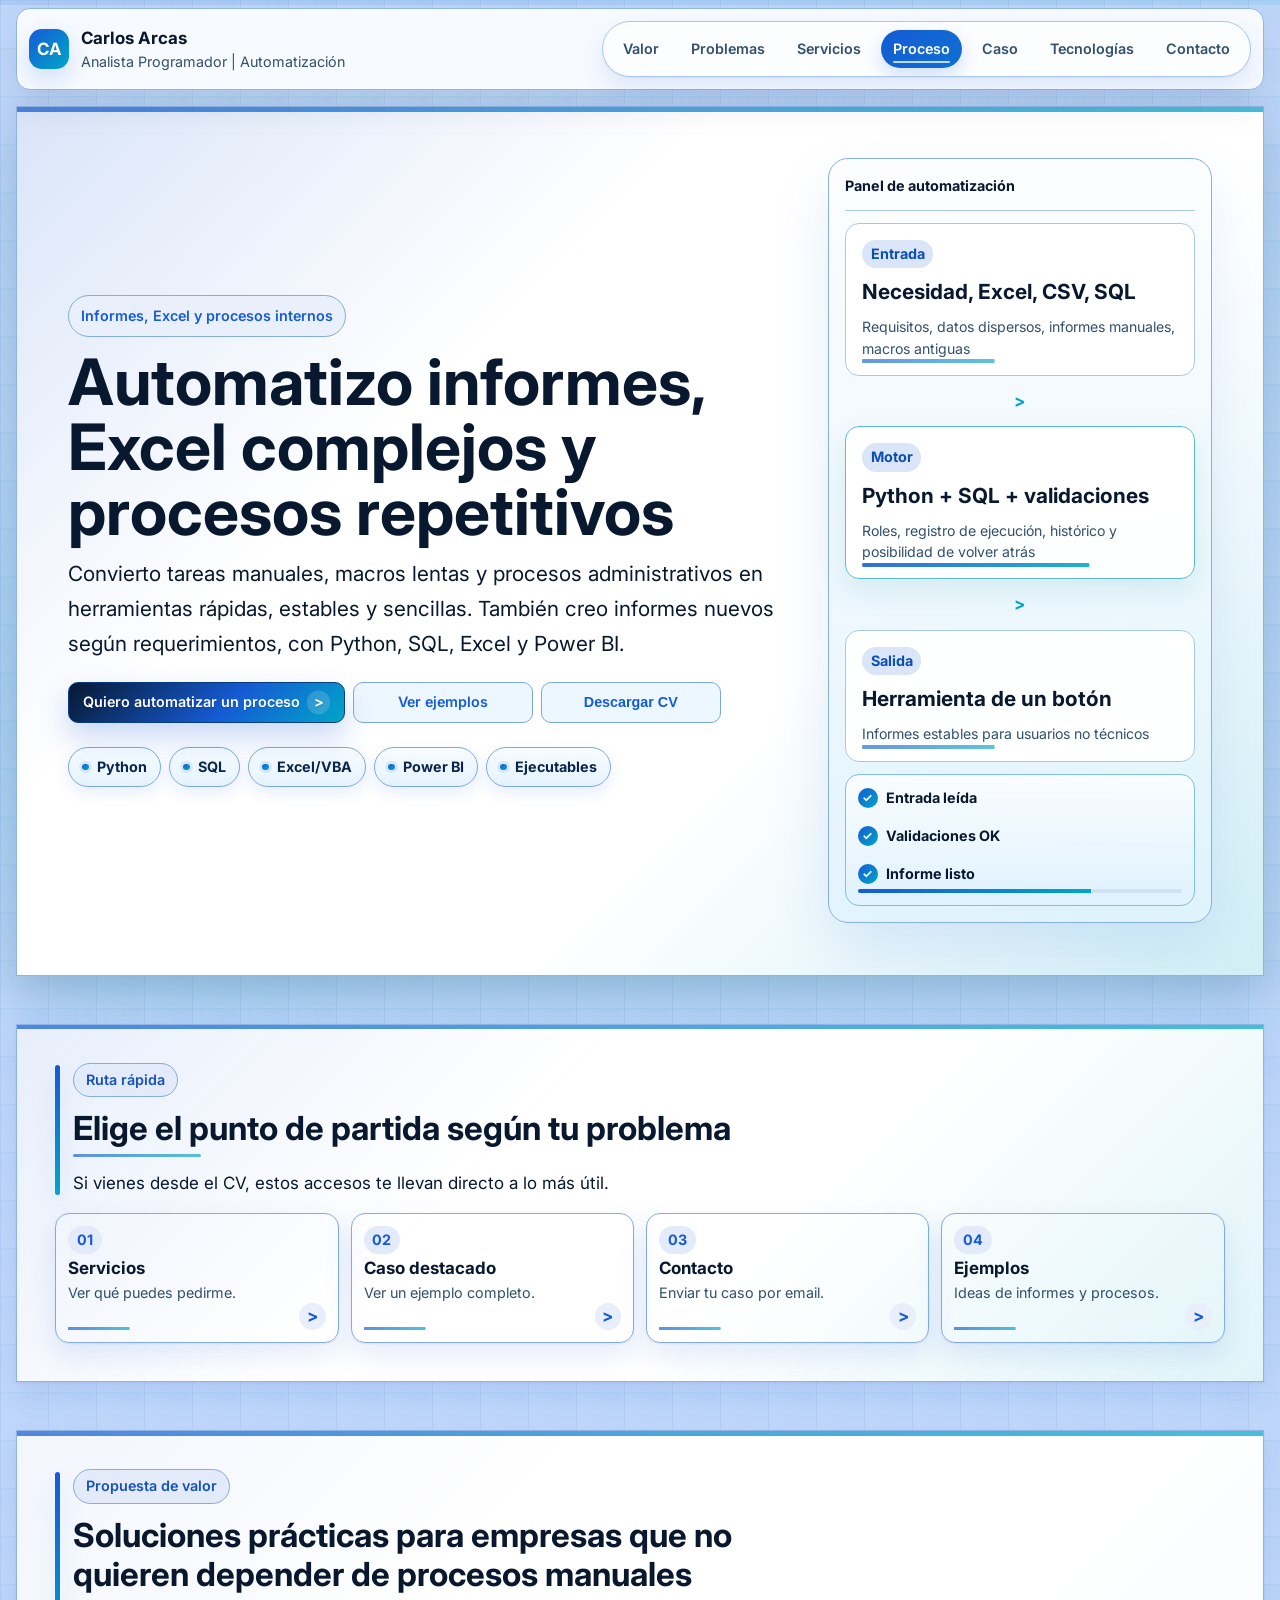
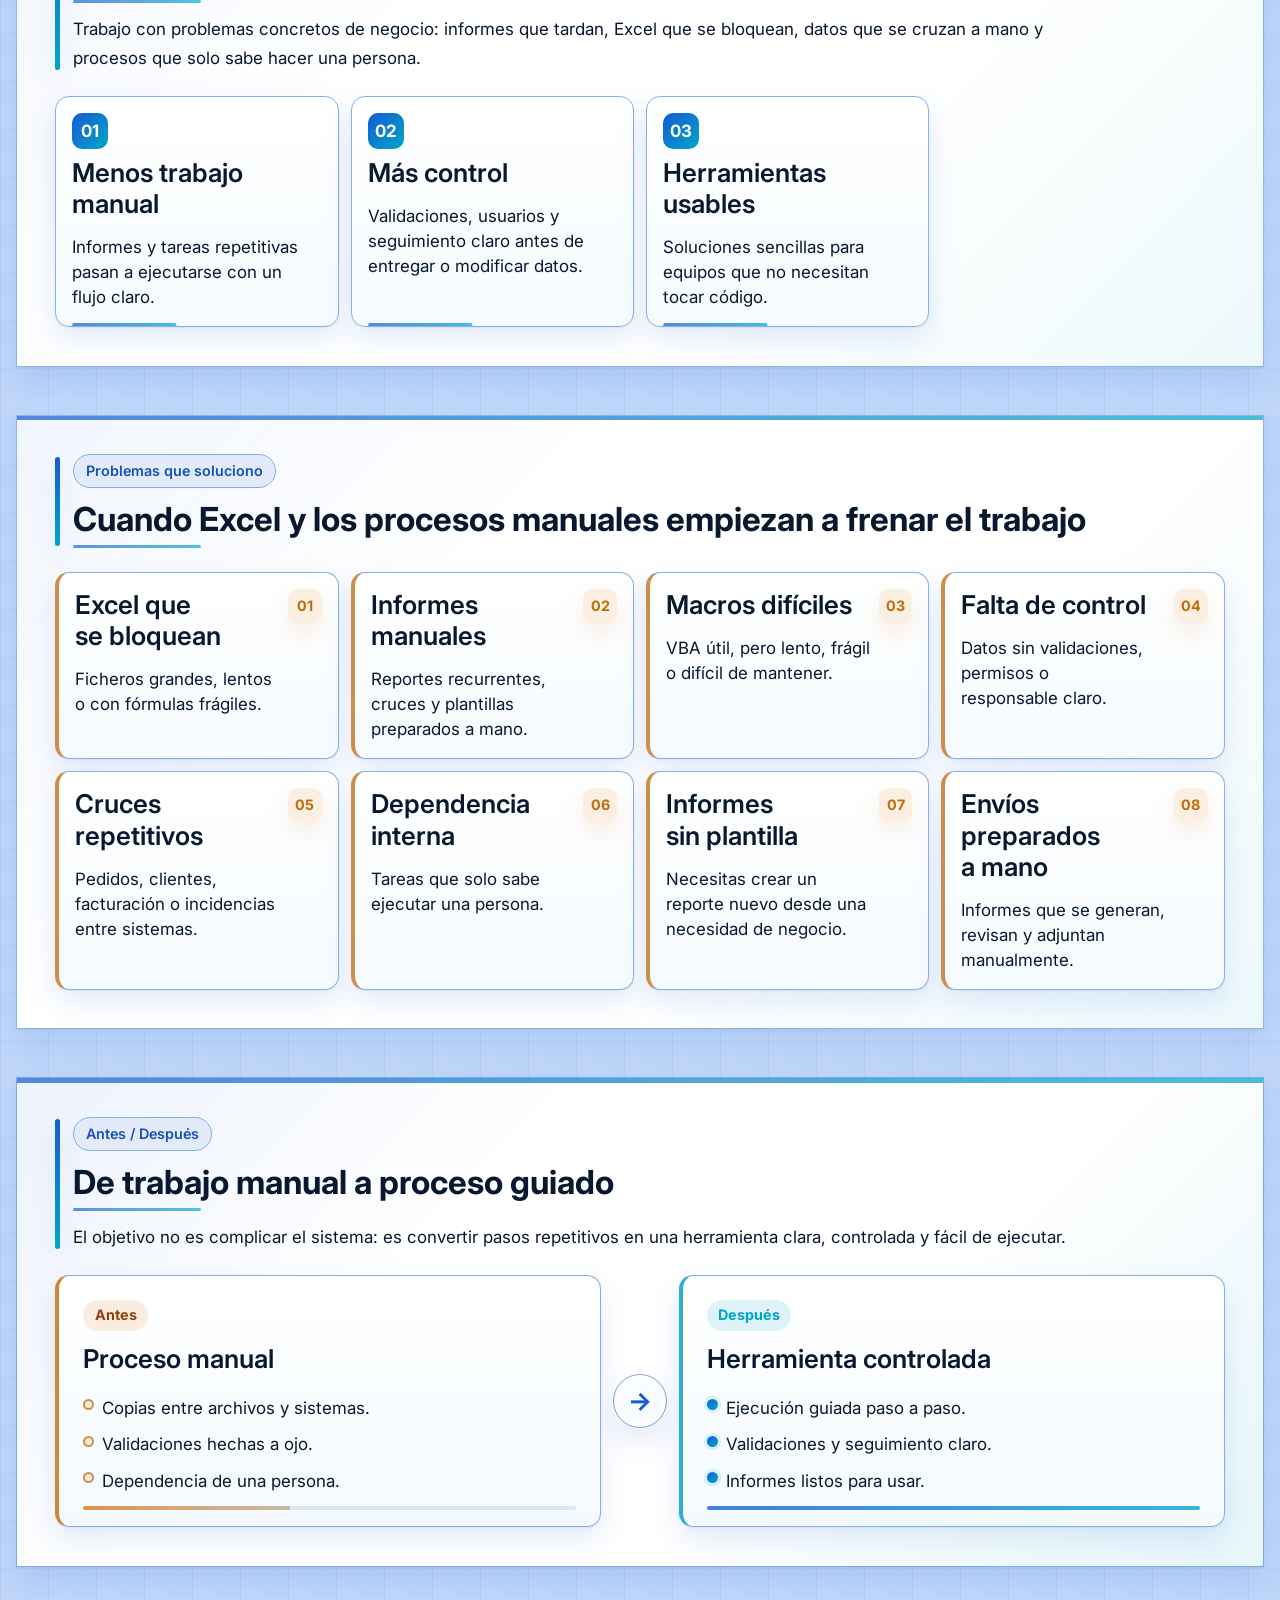
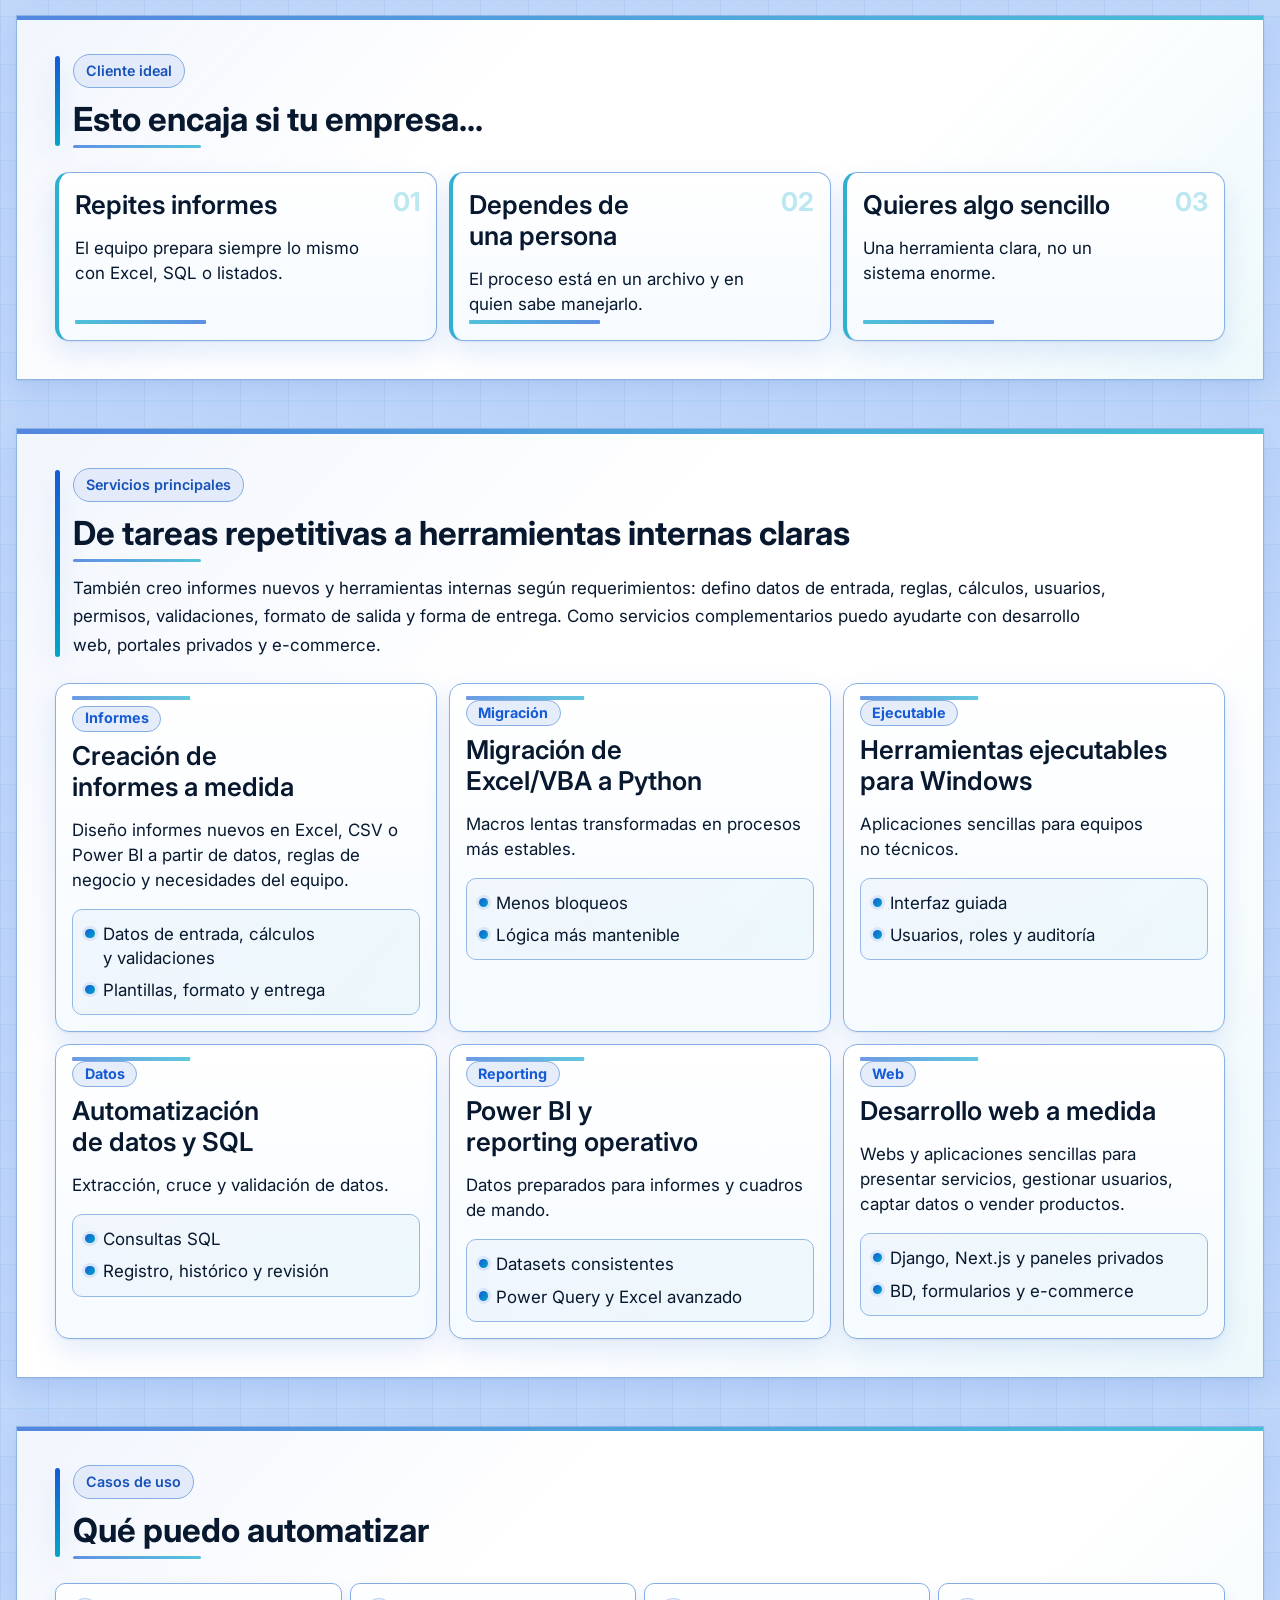
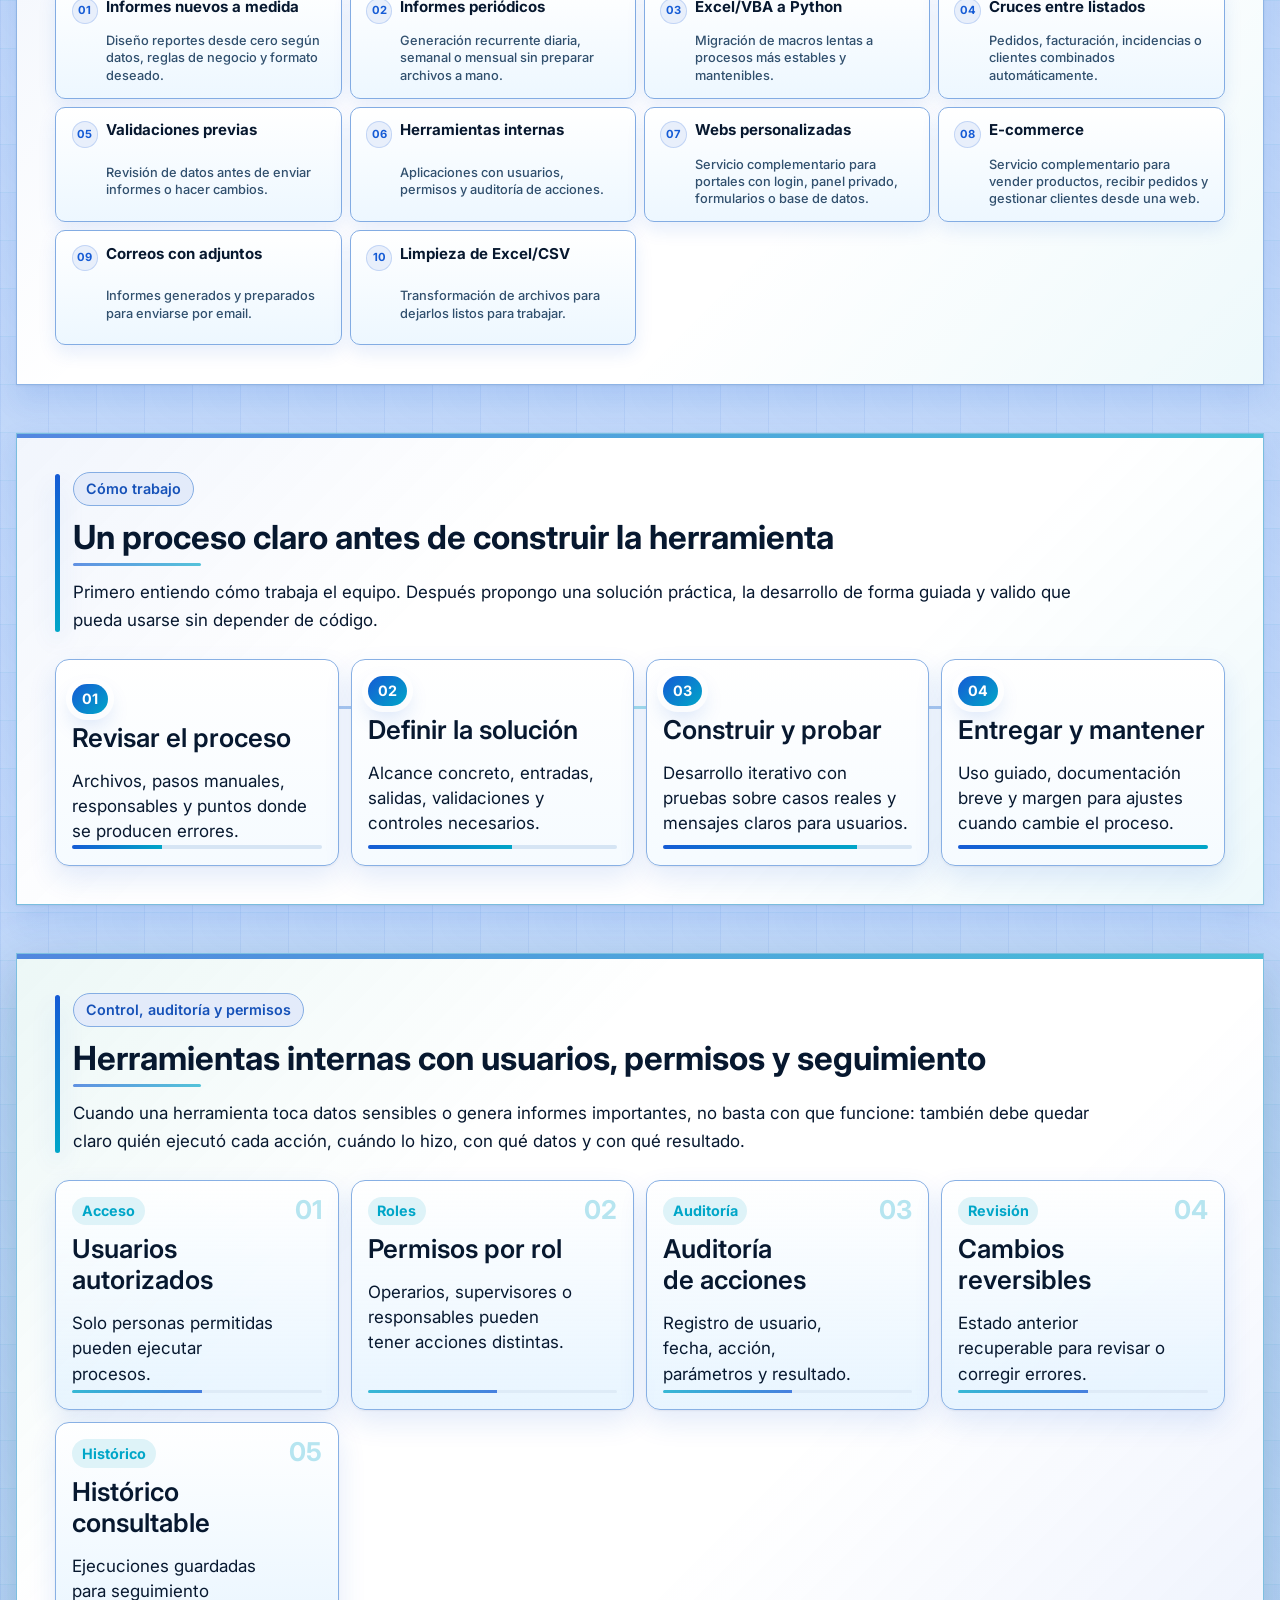
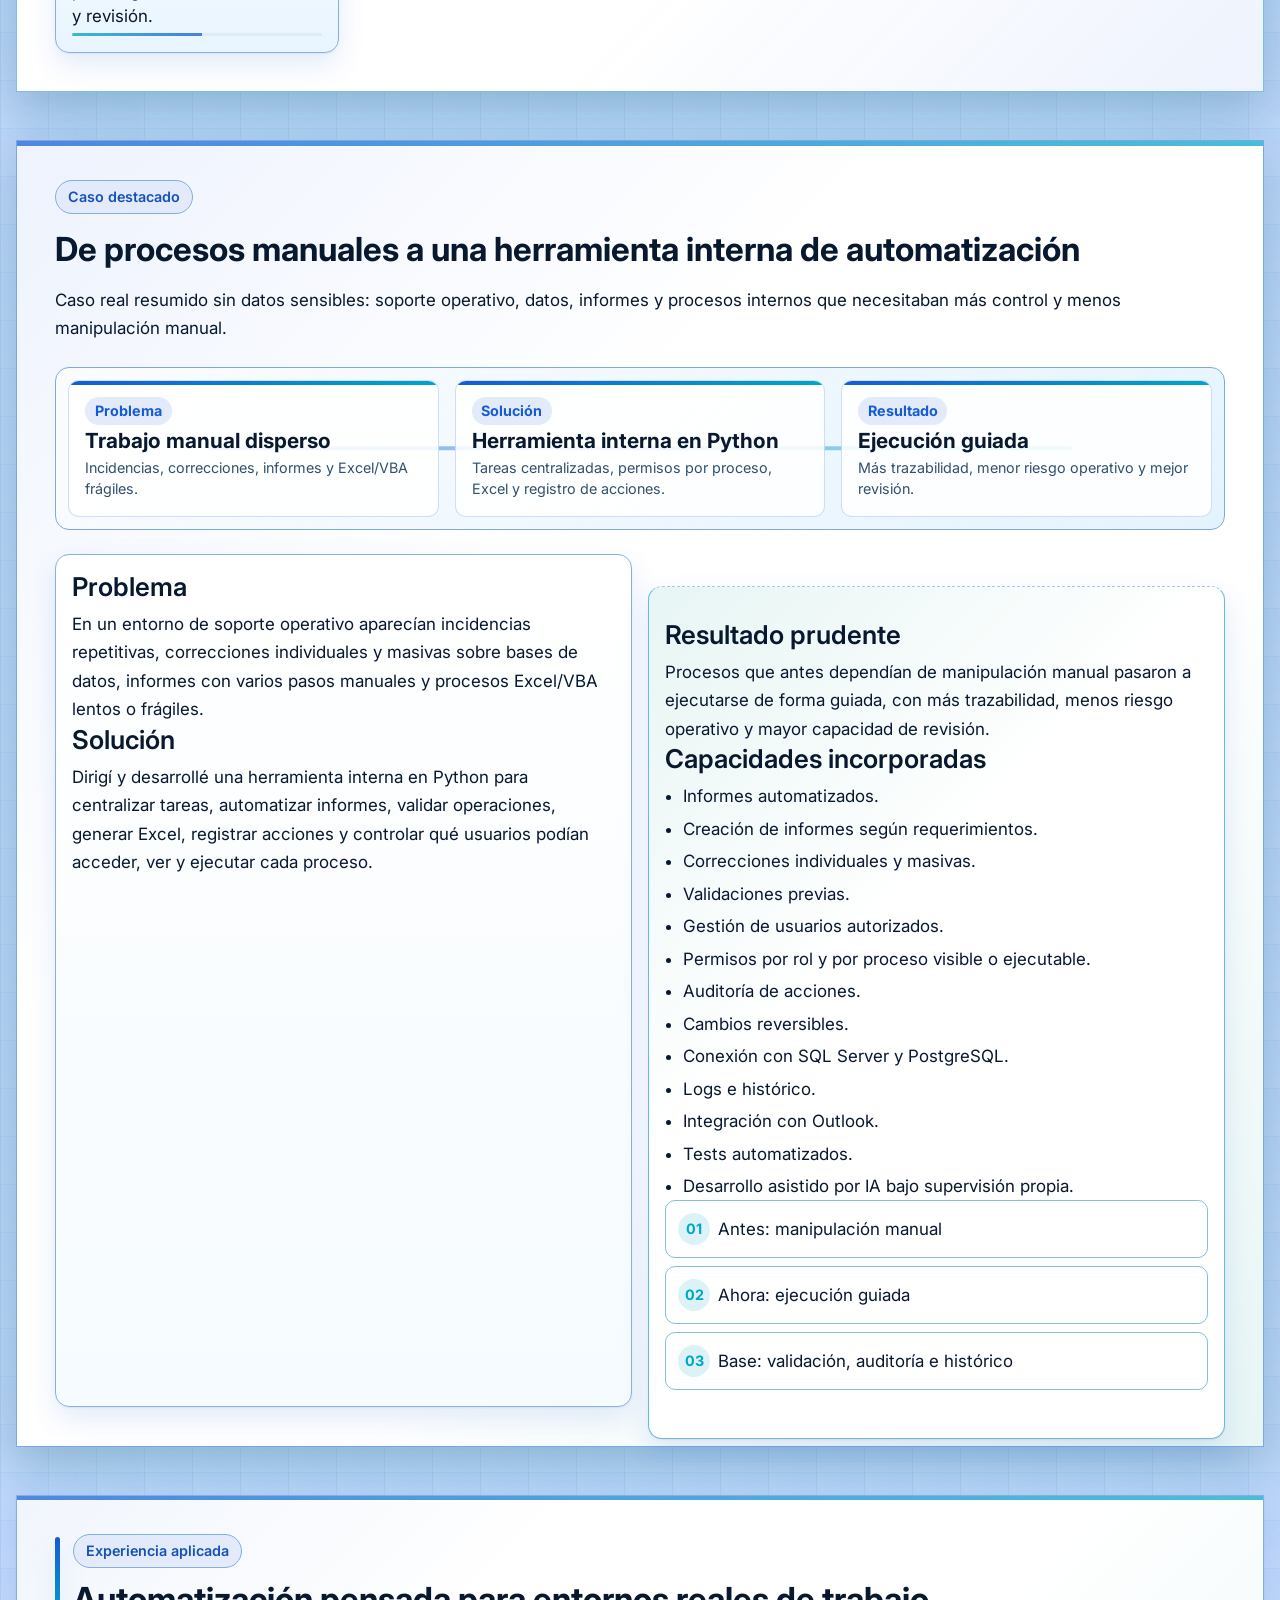
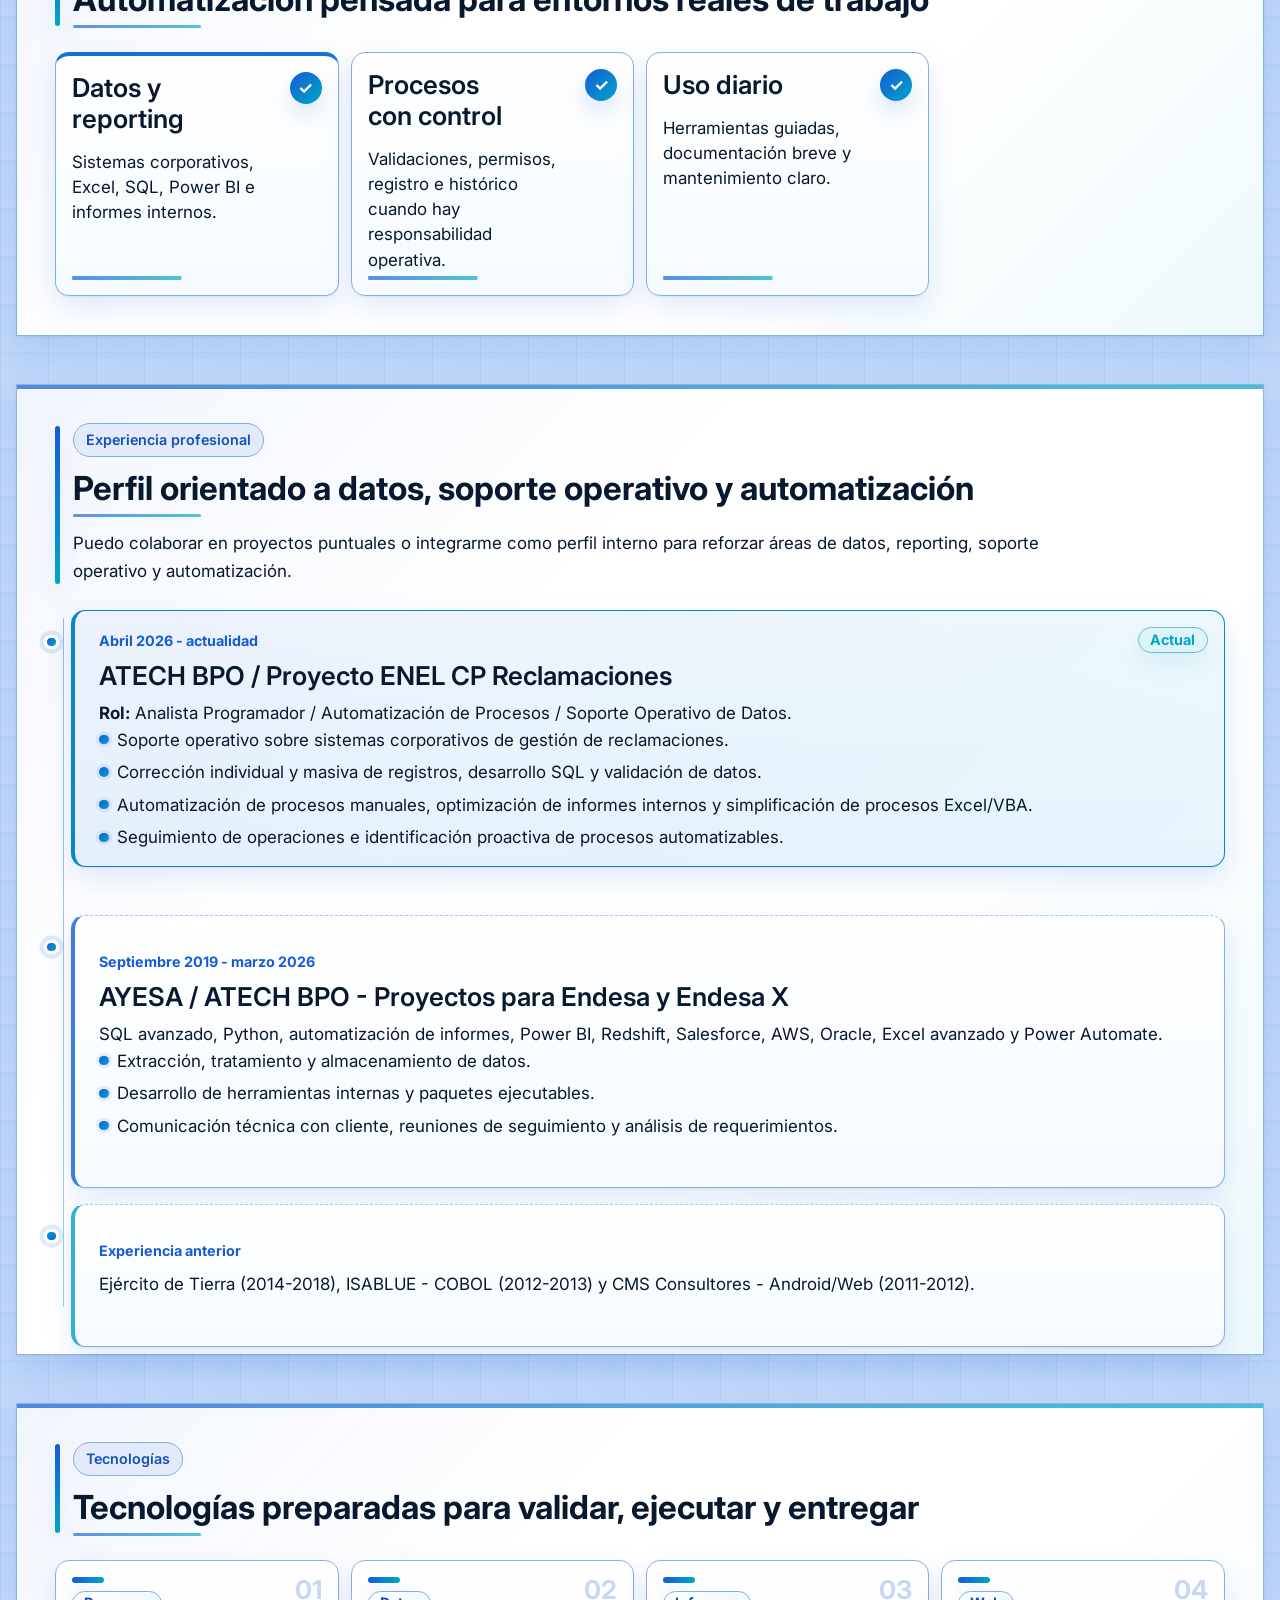
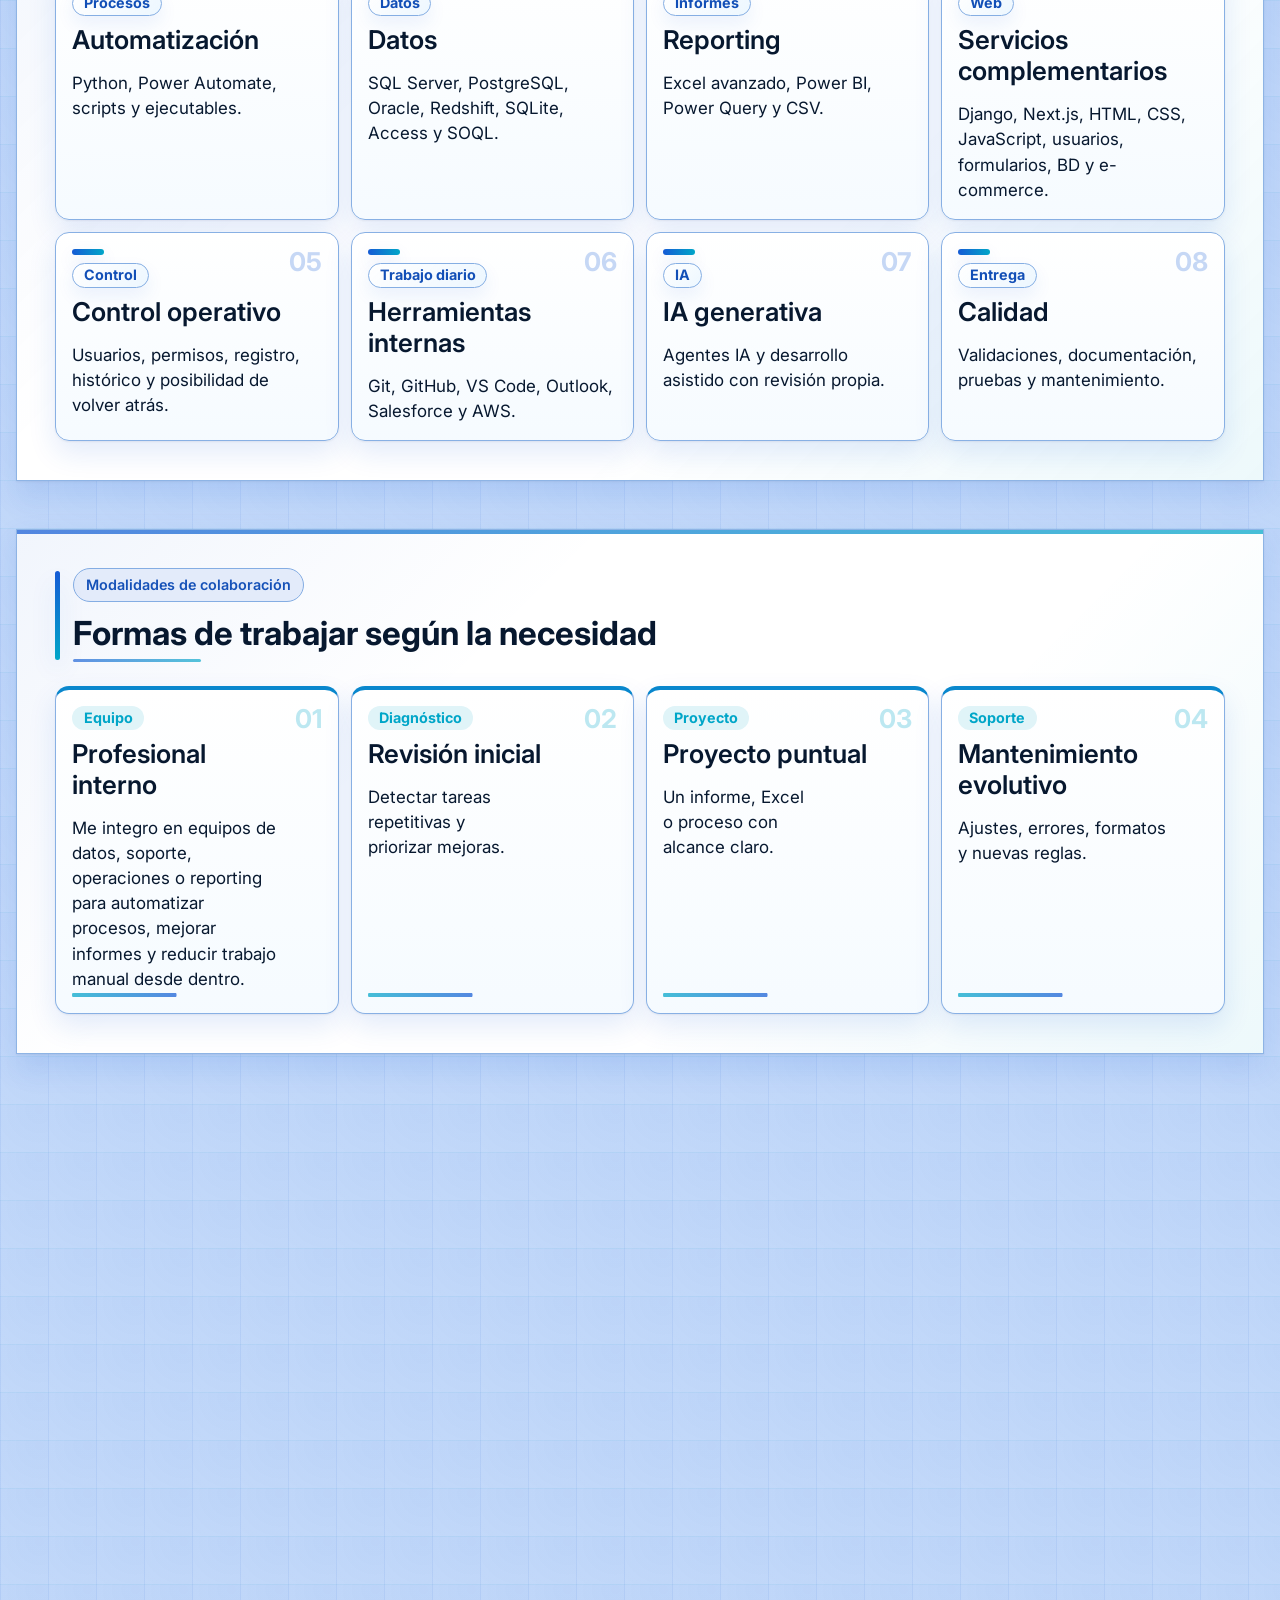
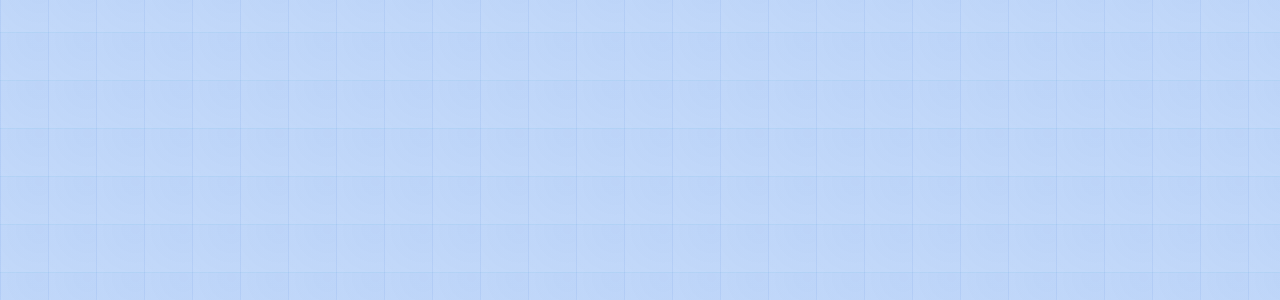
==== commit 01040055: "Add complementary web services" ====
--- a/index.html
+++ b/index.html
@@ -6,11 +6,11 @@
     <title>Carlos Arcas | Automatización de informes, Excel, SQL y Python</title>
     <meta
       name="description"
-      content="Analista Programador y Consultor de Automatización. Creo informes nuevos a medida y automatizo Excel complejos, macros VBA, procesos repetitivos, SQL, Power BI y herramientas internas con Python e IA aplicada."
+      content="Analista Programador y Consultor de Automatización. Creo informes, herramientas internas y automatizaciones con Python, SQL, Excel, Power BI e IA aplicada. También ofrezco servicios complementarios como desarrollo web y e-commerce."
     />
     <meta
       name="keywords"
-      content="Python, SQL, Excel, VBA, Power BI, creación de informes a medida, automatización de informes, consultor de automatización, herramientas internas, reporting, IA generativa, agentes IA, Sevilla"
+      content="Python, Django, Next.js, SQL, Excel, VBA, Power BI, creación de informes a medida, automatización de informes, desarrollo web a medida, usuarios, e-commerce, bases de datos, consultor de automatización, herramientas internas, reporting, IA generativa, agentes IA, Sevilla"
     />
     <meta name="robots" content="index,follow,max-image-preview:large" />
     <meta name="author" content="Carlos Arcas" />
@@ -23,7 +23,7 @@
     <meta property="og:title" content="Carlos Arcas | Automatización de informes, Excel, SQL y Python" />
     <meta
       property="og:description"
-      content="Analista Programador y Consultor de Automatización. Creo informes nuevos a medida y automatizo Excel complejos, macros VBA, procesos repetitivos, SQL, Power BI y herramientas internas con Python e IA aplicada."
+      content="Analista Programador y Consultor de Automatización. Creo informes, herramientas internas y automatizaciones con Python, SQL, Excel, Power BI e IA aplicada. También ofrezco servicios complementarios como desarrollo web y e-commerce."
     />
     <meta property="og:url" content="https://carlos-arcas.github.io/CV/" />
     <meta property="og:image" content="https://carlos-arcas.github.io/CV/assets/img/og-image.svg" />
@@ -36,7 +36,7 @@
     <meta name="twitter:title" content="Carlos Arcas | Automatización de informes, Excel, SQL y Python" />
     <meta
       name="twitter:description"
-      content="Creo informes nuevos a medida y automatizo Excel complejos, macros VBA, procesos repetitivos, SQL, Power BI y herramientas internas con Python e IA aplicada."
+      content="Creo informes, herramientas internas y automatizaciones con Python, SQL, Excel, Power BI e IA aplicada. También puedo ayudarte con desarrollo web y e-commerce."
     />
     <meta name="twitter:image" content="https://carlos-arcas.github.io/CV/assets/img/og-image.svg" />
     <meta name="twitter:image:alt" content="Carlos Arcas - Automatización de informes, Excel y procesos" />
@@ -70,6 +70,11 @@
           "Excel",
           "Power BI",
           "Excel/VBA",
+          "Django",
+          "Next.js",
+          "Desarrollo web a medida",
+          "Aplicaciones web con usuarios",
+          "E-commerce",
           "Reporting",
           "Soporte operativo de datos",
           "Automatización de procesos",
@@ -282,7 +287,7 @@
             <p class="section__eyebrow">Servicios principales</p>
             <h2>De tareas repetitivas a herramientas internas claras</h2>
             <p>
-              También creo informes nuevos según requerimientos: defino datos de entrada, reglas, cálculos, validaciones, formato de salida y forma de entrega. Puedo partir de una necesidad de negocio, una consulta SQL, un Excel existente, una fuente de datos, un requerimiento funcional o una plantilla deseada.
+              También creo informes nuevos y herramientas internas según requerimientos: defino datos de entrada, reglas, cálculos, usuarios, permisos, validaciones, formato de salida y forma de entrega. Como servicios complementarios puedo ayudarte con desarrollo web, portales privados y e-commerce.
             </p>
           </div>
           <div class="service-grid">
@@ -315,6 +320,12 @@
               <h3>Power BI y reporting operativo</h3>
               <p>Datos preparados para informes y cuadros de mando.</p>
               <ul><li>Datasets consistentes</li><li>Power Query y Excel avanzado</li></ul>
+            </article>
+            <article class="service-card">
+              <span class="service-card__tag">Web</span>
+              <h3>Desarrollo web a medida</h3>
+              <p>Webs y aplicaciones sencillas para presentar servicios, gestionar usuarios, captar datos o vender productos.</p>
+              <ul><li>Django, Next.js y paneles privados</li><li>BD, formularios y e-commerce</li></ul>
             </article>
           </div>
         </section>
@@ -331,6 +342,8 @@
             <span><strong>Cruces entre listados</strong><small>Pedidos, facturación, incidencias o clientes combinados automáticamente.</small></span>
             <span><strong>Validaciones previas</strong><small>Revisión de datos antes de enviar informes o hacer cambios.</small></span>
             <span><strong>Herramientas internas</strong><small>Aplicaciones con usuarios, permisos y auditoría de acciones.</small></span>
+            <span><strong>Webs personalizadas</strong><small>Servicio complementario para portales con login, panel privado, formularios o base de datos.</small></span>
+            <span><strong>E-commerce</strong><small>Servicio complementario para vender productos, recibir pedidos y gestionar clientes desde una web.</small></span>
             <span><strong>Correos con adjuntos</strong><small>Informes generados y preparados para enviarse por email.</small></span>
             <span><strong>Limpieza de Excel/CSV</strong><small>Transformación de archivos para dejarlos listos para trabajar.</small></span>
           </div>
@@ -538,6 +551,7 @@
             <article><span class="tech-card__tag">Procesos</span><h3>Automatización</h3><p>Python, Power Automate, scripts y ejecutables.</p></article>
             <article><span class="tech-card__tag">Datos</span><h3>Datos</h3><p>SQL Server, PostgreSQL, Oracle, Redshift, SQLite, Access y SOQL.</p></article>
             <article><span class="tech-card__tag">Informes</span><h3>Reporting</h3><p>Excel avanzado, Power BI, Power Query y CSV.</p></article>
+            <article><span class="tech-card__tag">Web</span><h3>Servicios complementarios</h3><p>Django, Next.js, HTML, CSS, JavaScript, usuarios, formularios, BD y e-commerce.</p></article>
             <article><span class="tech-card__tag">Control</span><h3>Control operativo</h3><p>Usuarios, permisos, registro, histórico y posibilidad de volver atrás.</p></article>
             <article><span class="tech-card__tag">Trabajo diario</span><h3>Herramientas internas</h3><p>Git, GitHub, VS Code, Outlook, Salesforce y AWS.</p></article>
             <article><span class="tech-card__tag">IA</span><h3>IA generativa</h3><p>Agentes IA y desarrollo asistido con revisión propia.</p></article>
@@ -580,6 +594,10 @@
               <a class="cta-option" href="mailto:carlos.arcas.alcala@gmail.com?subject=Crear%20herramienta%20interna&body=Hola%20Carlos,%0D%0A%0D%0AMe%20interesa%20crear%20una%20herramienta%20interna.%0D%0A-%20Usuarios:%0D%0A-%20Proceso:%0D%0A-%20Controles%20necesarios:%0D%0A">
                 <strong>Crear herramienta interna</strong>
                 <span>Aplicación guiada con usuarios, roles y registro de acciones.</span>
+              </a>
+              <a class="cta-option" href="mailto:carlos.arcas.alcala@gmail.com?subject=Otros%20servicios%20digitales&body=Hola%20Carlos,%0D%0A%0D%0AMe%20interesa%20un%20servicio%20digital%20complementario.%0D%0A-%20Tipo%20de%20web%20o%20aplicacion:%0D%0A-%20Objetivo:%0D%0A-%20Usuarios,%20formularios,%20BD%20o%20e-commerce:%0D%0A-%20Funciones%20necesarias:%0D%0A">
+                <strong>Otros servicios digitales</strong>
+                <span>Desarrollo web, portales privados, formularios, base de datos o e-commerce.</span>
               </a>
             </div>
             <div class="btn-group">
--- a/assets/css/styles.css
+++ b/assets/css/styles.css
@@ -2035,7 +2035,7 @@
 
   .cta-options {
     display: grid;
-    grid-template-columns: repeat(3, minmax(0, 1fr));
+    grid-template-columns: repeat(2, minmax(0, 1fr));
     gap: var(--space-2);
     counter-reset: cta-option;
   }
@@ -2455,7 +2455,7 @@
     }
 
     .tech-grid {
-      grid-template-columns: repeat(6, minmax(0, 1fr));
+      grid-template-columns: repeat(4, minmax(0, 1fr));
     }
   }
 
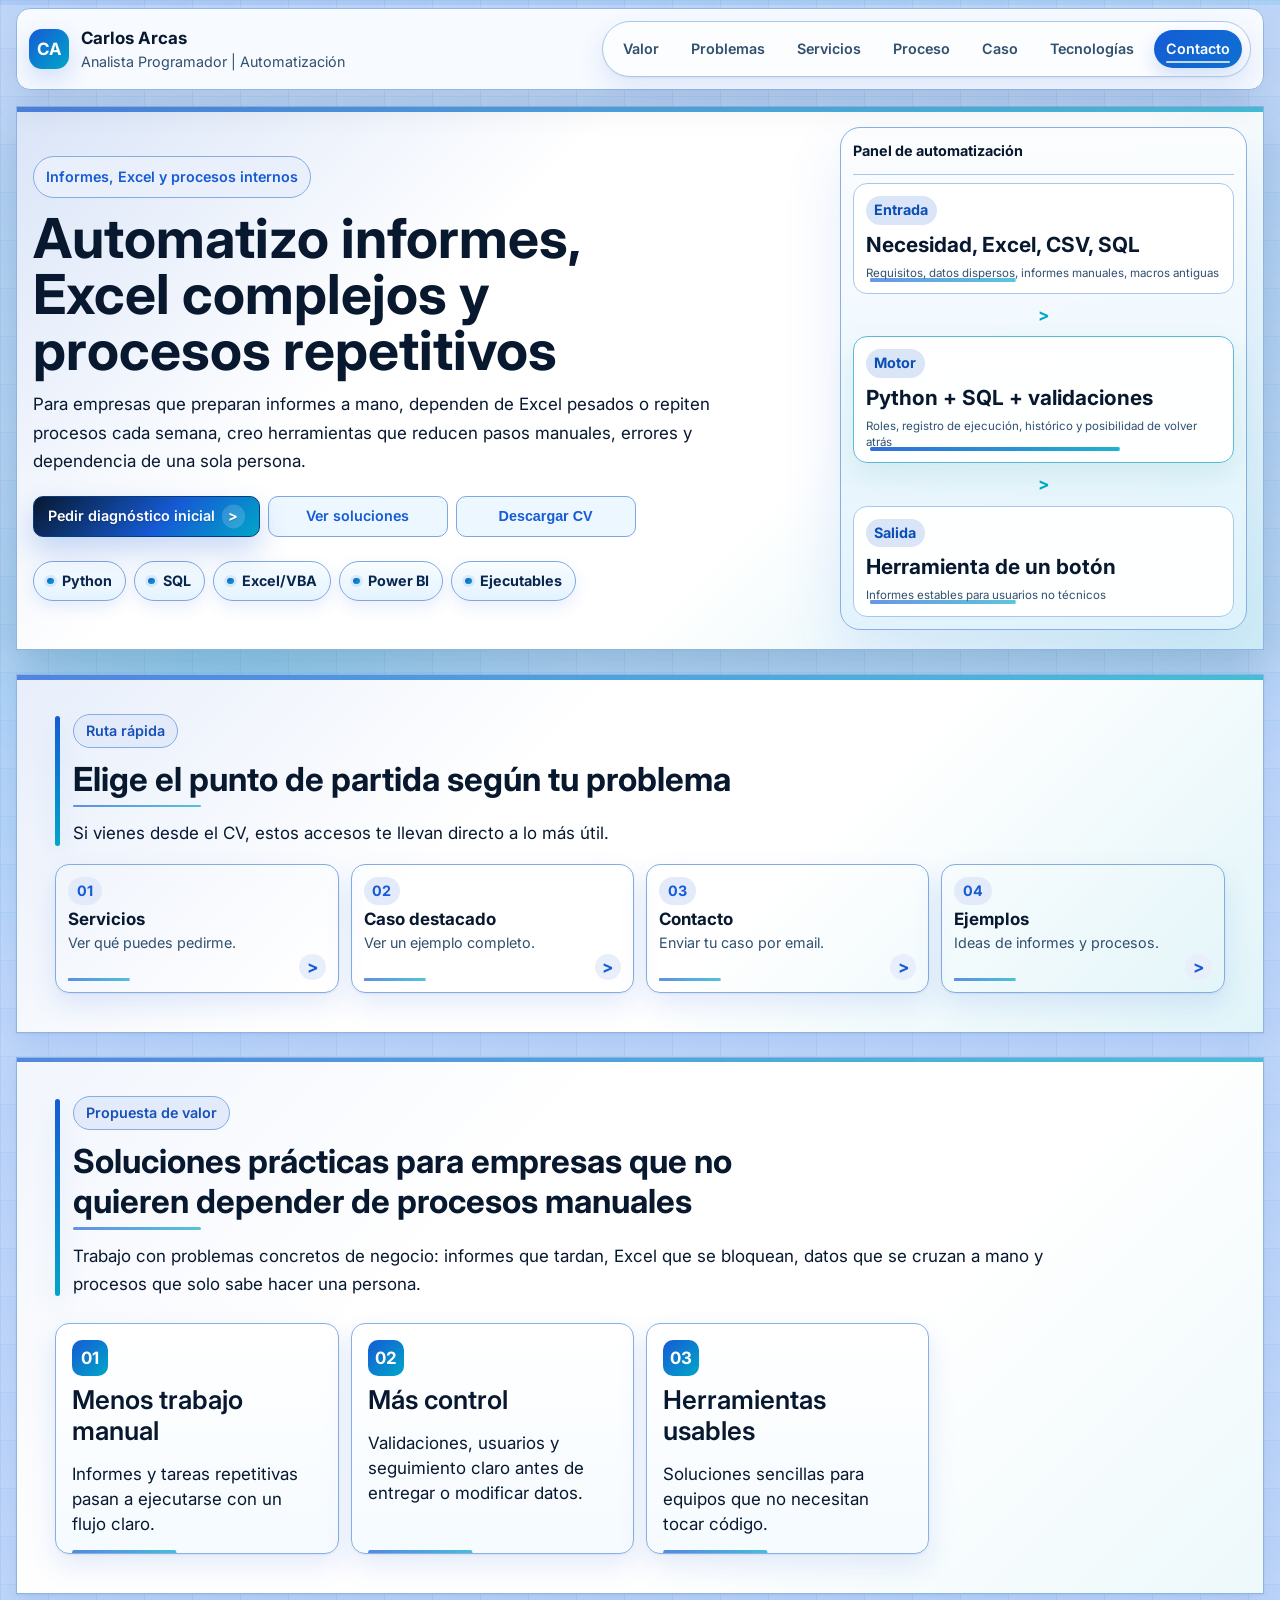
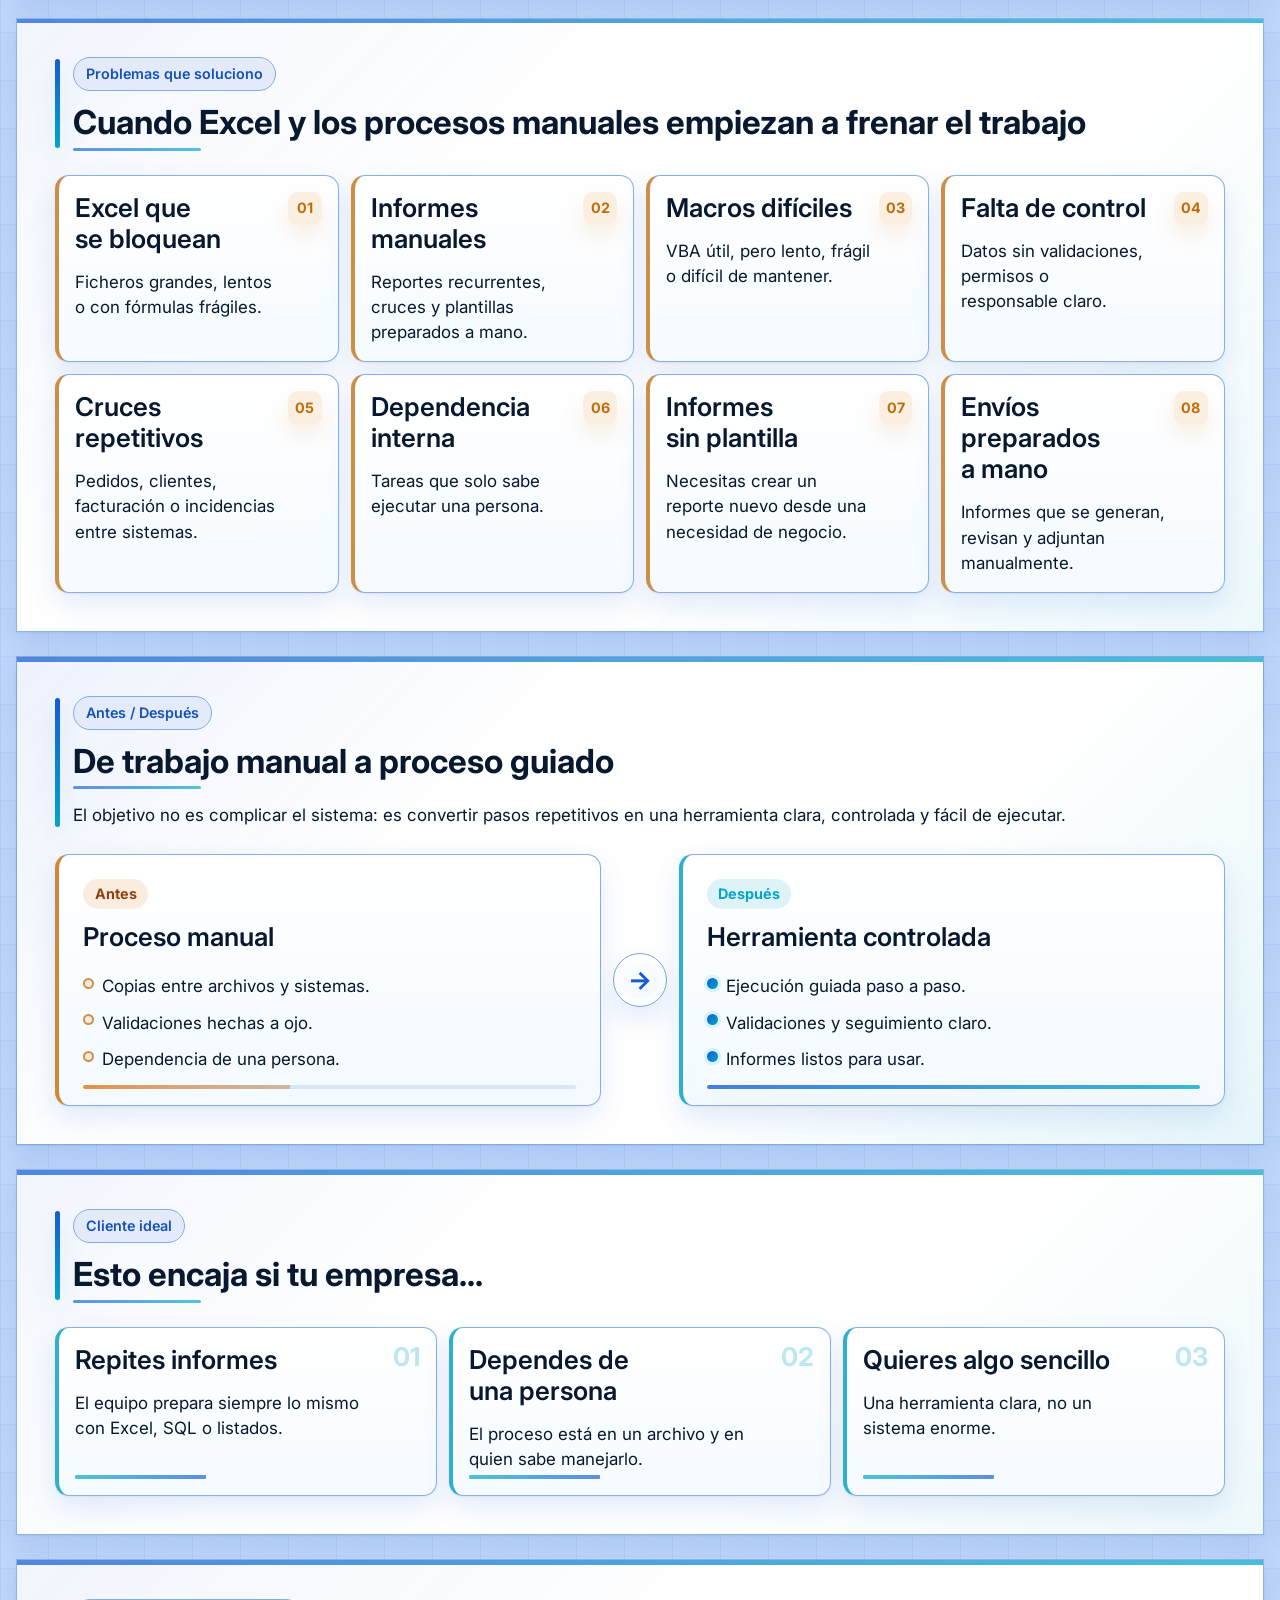
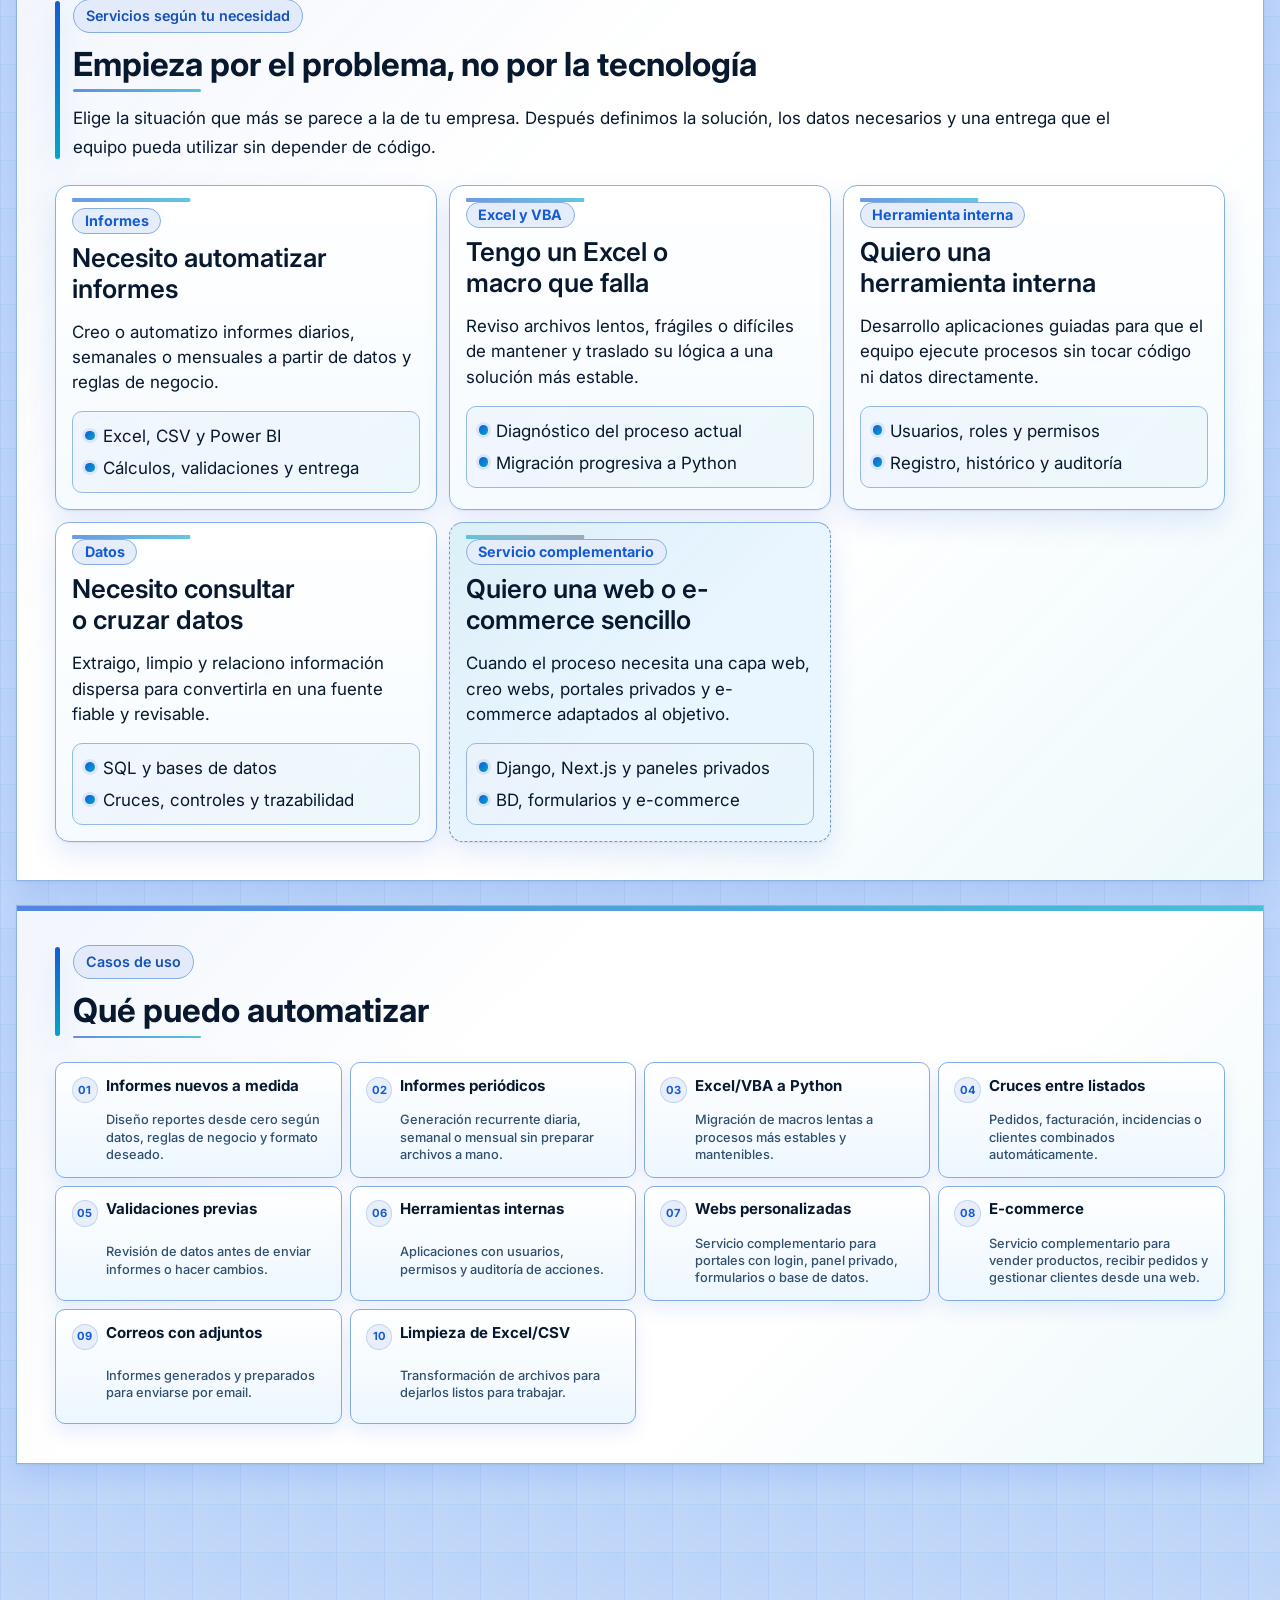
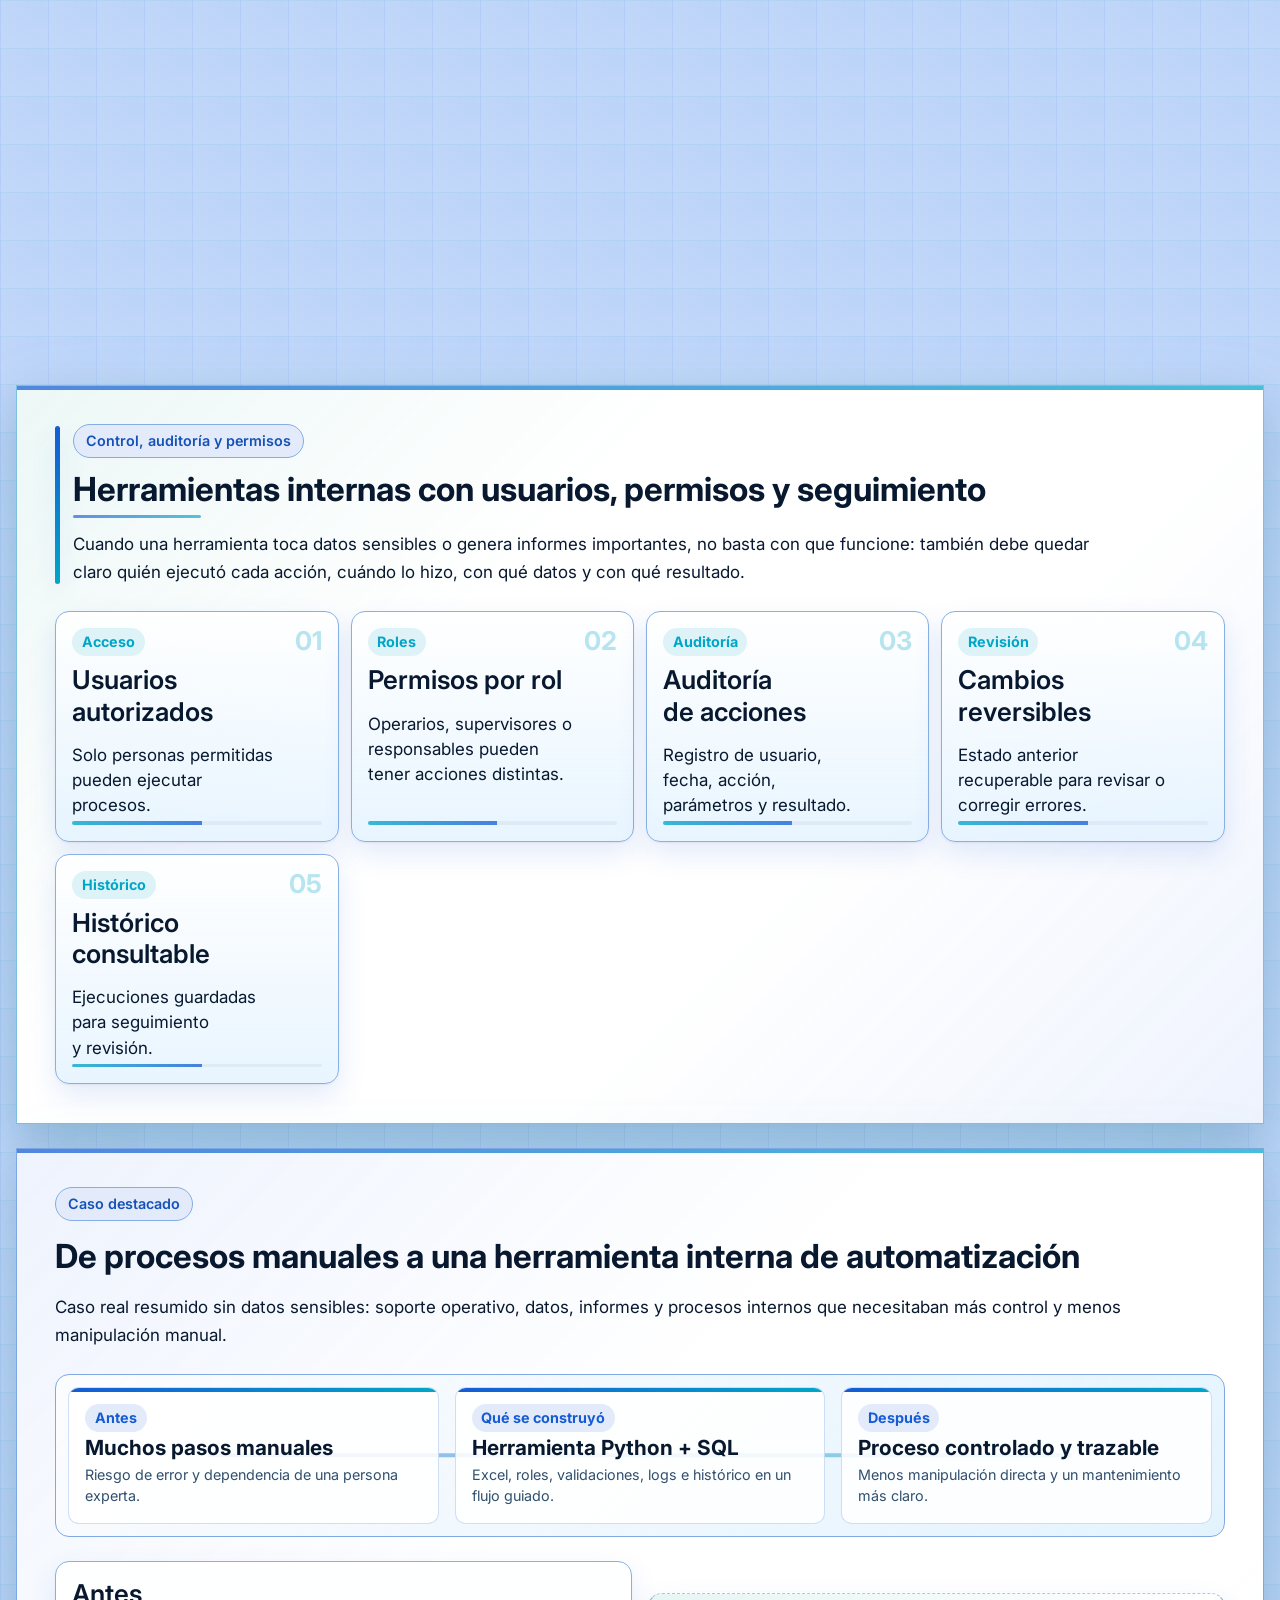
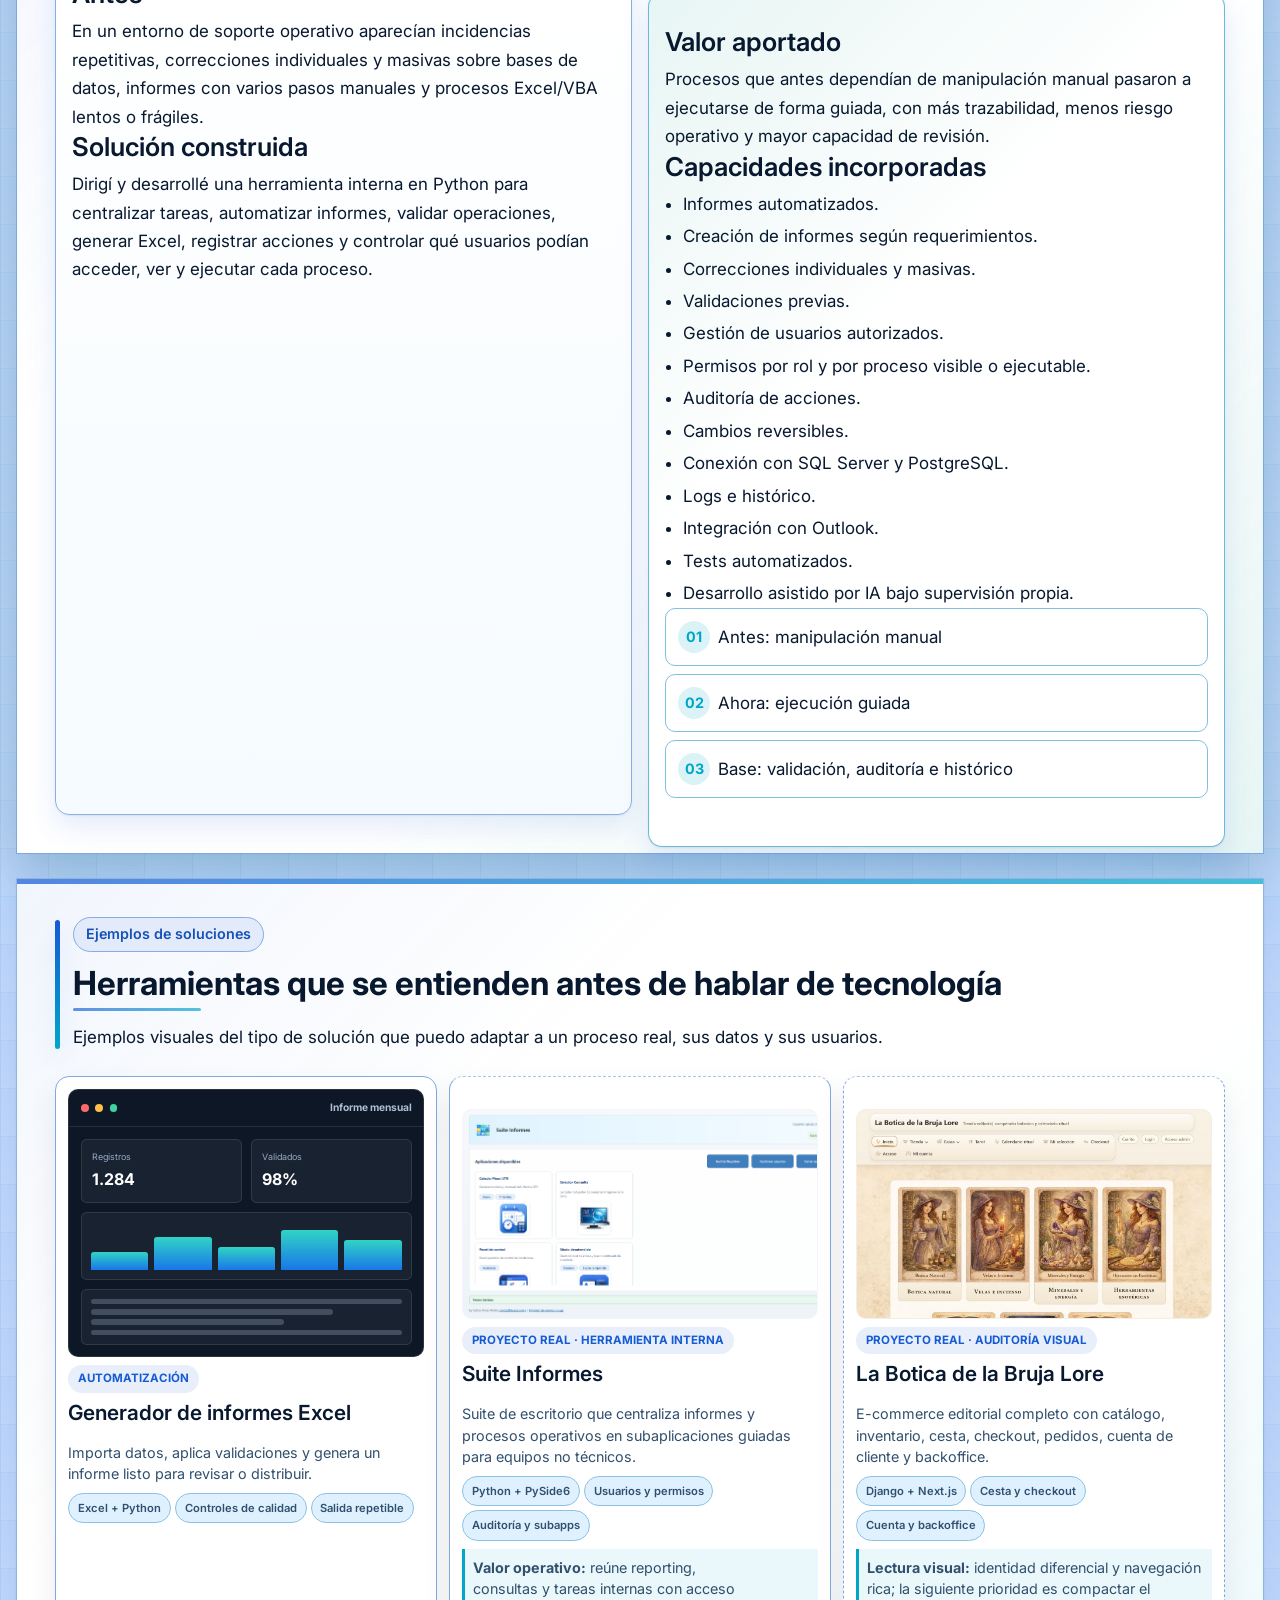
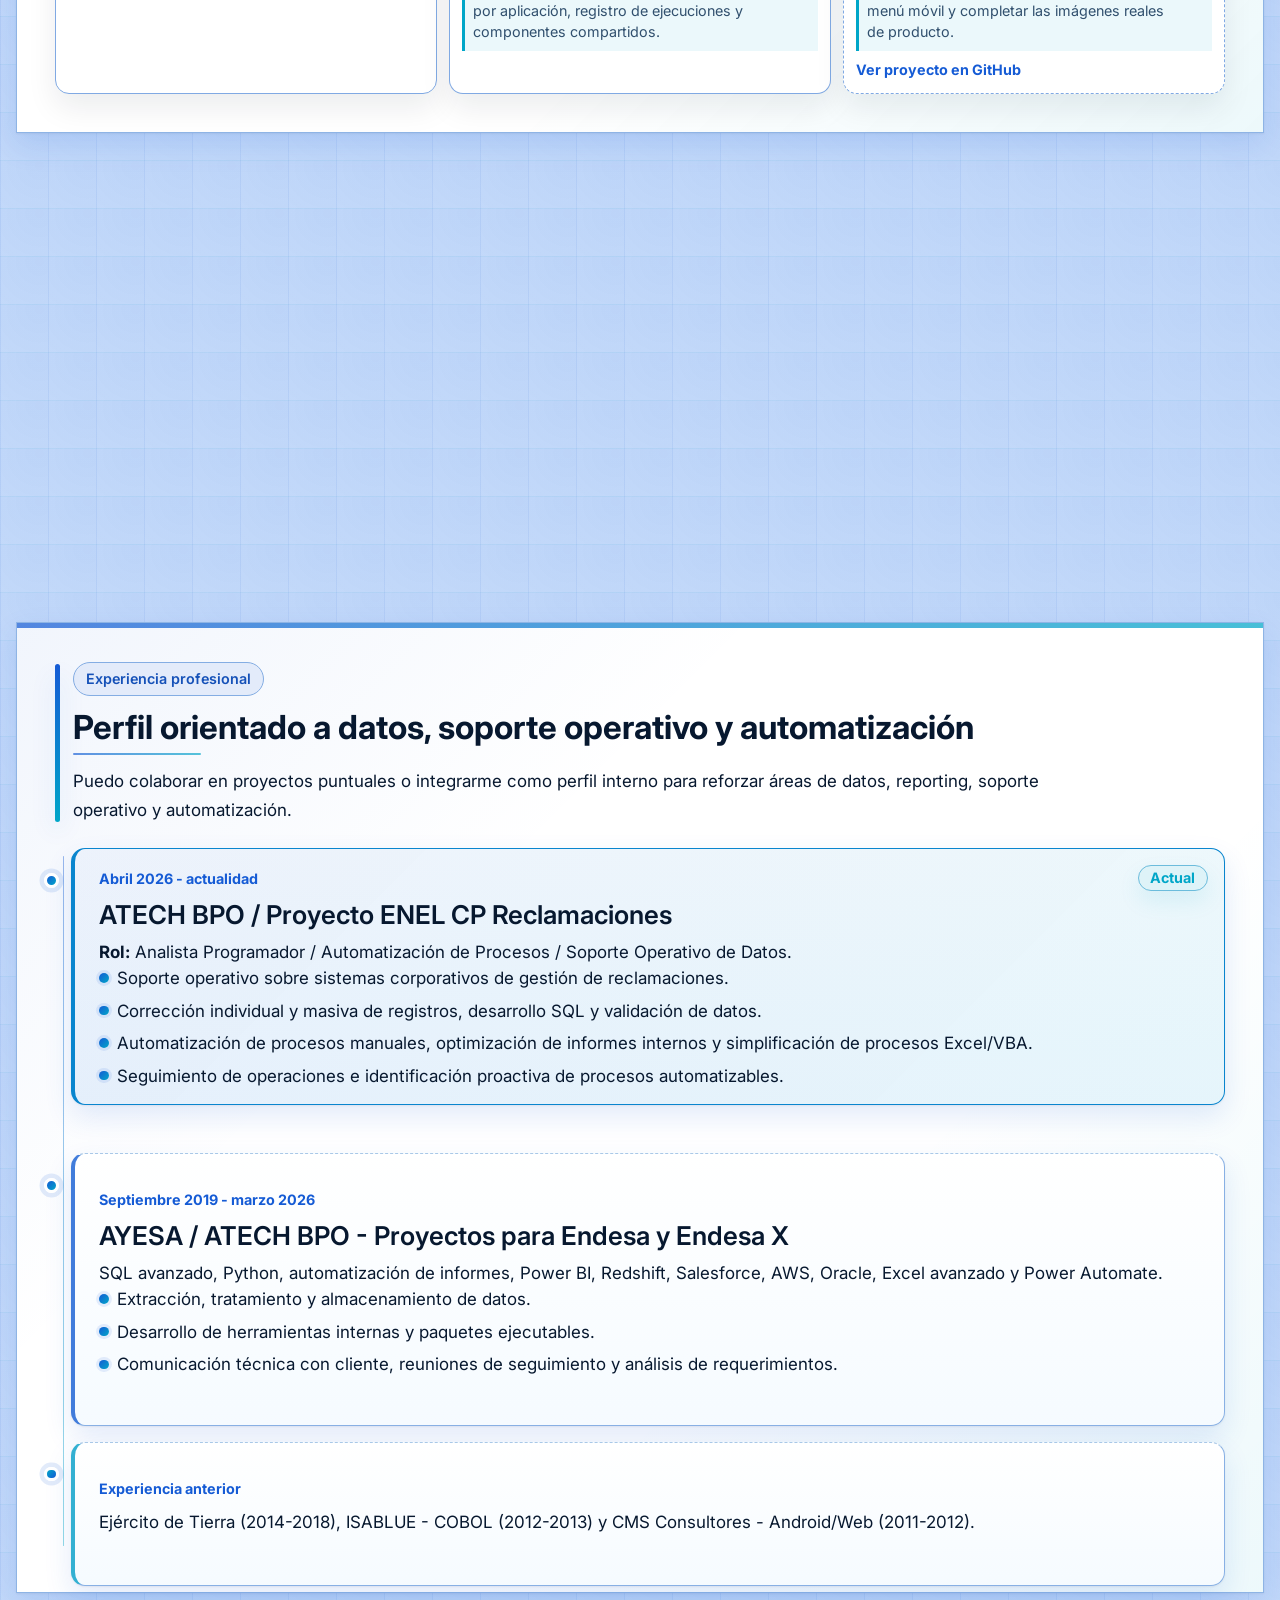
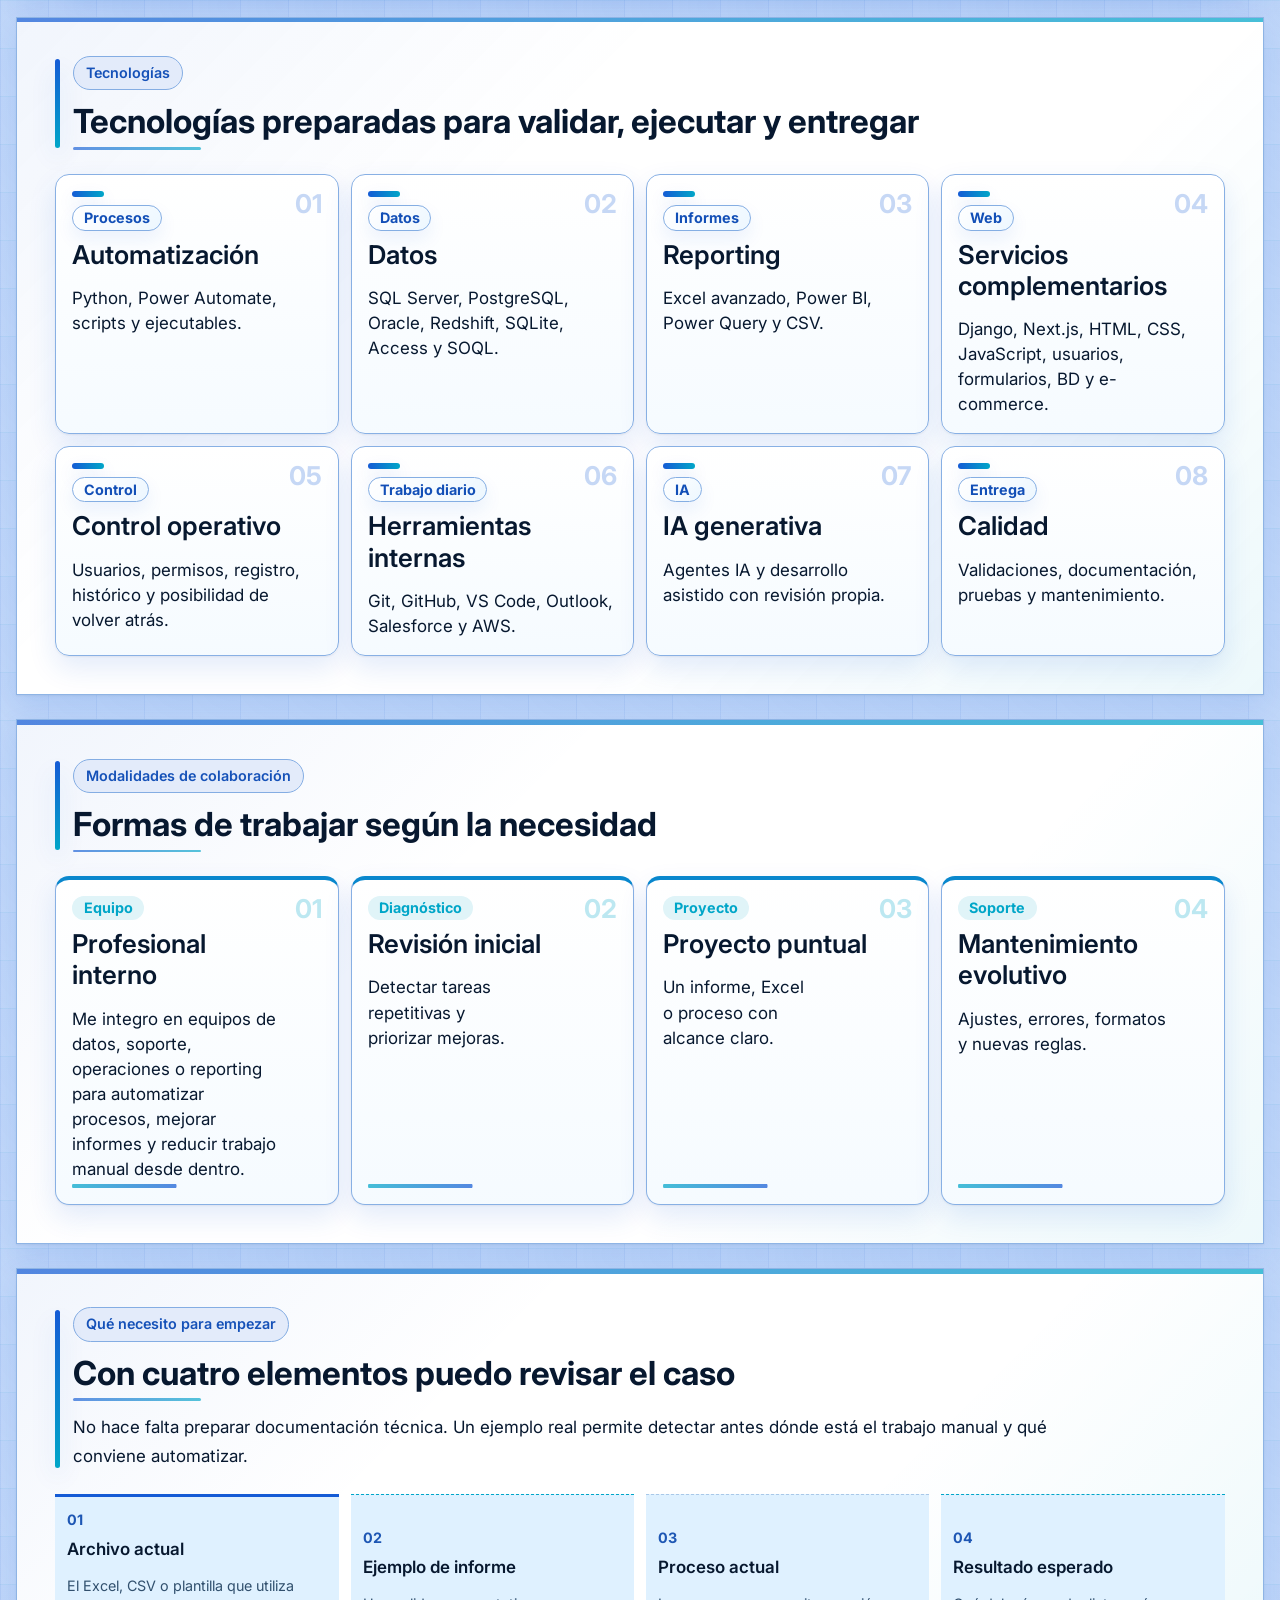
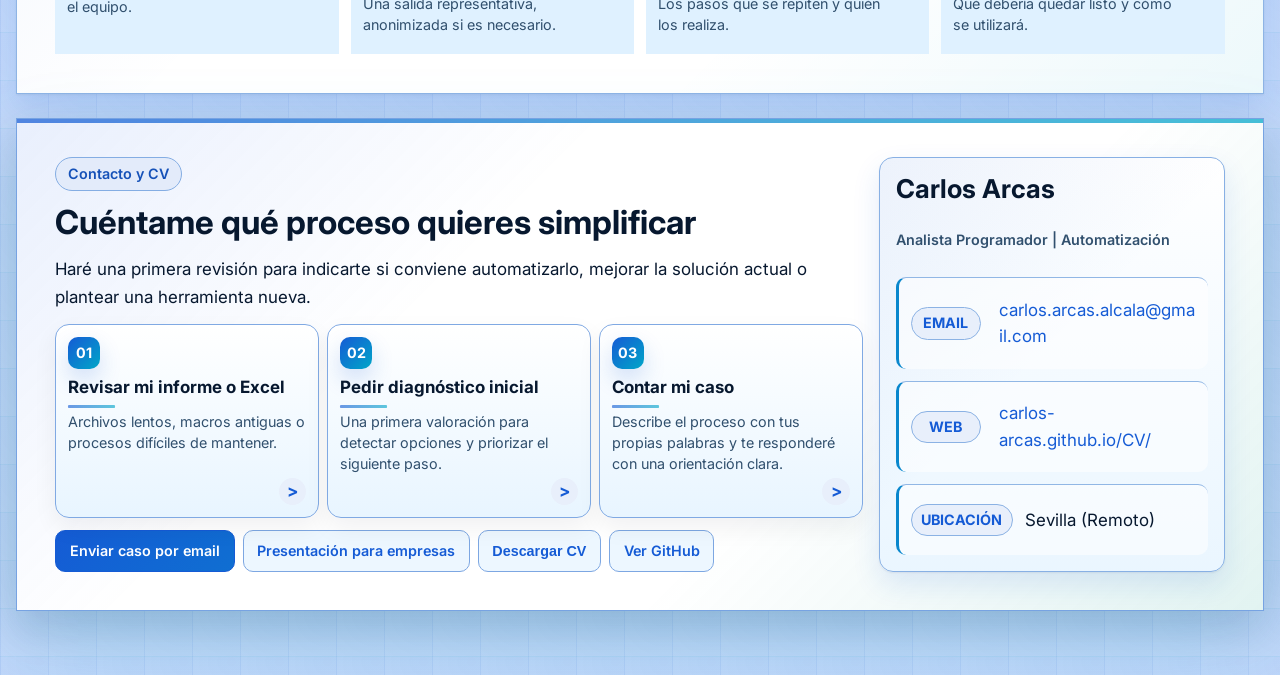
==== commit 51d4cb83: "feat: ampliar servicios y añadir presentación comercial" ====
--- a/index.html
+++ b/index.html
@@ -119,13 +119,13 @@
             <p class="hero__eyebrow">Informes, Excel y procesos internos</p>
             <h1 id="hero-title" class="hero__name">Automatizo informes, Excel complejos y procesos repetitivos</h1>
             <p class="hero__tagline">
-              Convierto tareas manuales, macros lentas y procesos administrativos en herramientas rápidas, estables y sencillas. También creo informes nuevos según requerimientos, con Python, SQL, Excel y Power BI.
+              Para empresas que preparan informes a mano, dependen de Excel pesados o repiten procesos cada semana, creo herramientas que reducen pasos manuales, errores y dependencia de una sola persona.
             </p>
             <div class="hero__cta-group" aria-label="Acciones principales">
-              <a class="btn hero__cta-primary" href="mailto:carlos.arcas.alcala@gmail.com?subject=Automatizacion%20de%20informes%20o%20procesos">
-                Quiero automatizar un proceso
+              <a class="btn hero__cta-primary" href="mailto:carlos.arcas.alcala@gmail.com?subject=Diagnostico%20inicial%20de%20automatizacion&body=Hola%20Carlos,%0D%0A%0D%0AQuiero%20pedir%20un%20diagnostico%20inicial.%0D%0A-%20Proceso%20o%20informe:%0D%0A-%20Problema%20principal:%0D%0A-%20Resultado%20esperado:%0D%0A">
+                Pedir diagnóstico inicial
               </a>
-              <a class="btn btn--ghost hero__cta-secondary" href="#casos">Ver ejemplos</a>
+              <a class="btn btn--ghost hero__cta-secondary" href="#soluciones">Ver soluciones</a>
               <button class="btn btn--ghost hero__cta-secondary" type="button" onclick="window.print()">Descargar CV</button>
             </div>
             <ul class="trust-strip" aria-label="Especialidades principales">
@@ -282,49 +282,43 @@
           </div>
         </section>
 
-        <section id="servicios" class="section">
-          <div class="section__header">
-            <p class="section__eyebrow">Servicios principales</p>
-            <h2>De tareas repetitivas a herramientas internas claras</h2>
+        <section id="servicios" class="section needs-section">
+          <div class="section__header">
+            <p class="section__eyebrow">Servicios según tu necesidad</p>
+            <h2>Empieza por el problema, no por la tecnología</h2>
             <p>
-              También creo informes nuevos y herramientas internas según requerimientos: defino datos de entrada, reglas, cálculos, usuarios, permisos, validaciones, formato de salida y forma de entrega. Como servicios complementarios puedo ayudarte con desarrollo web, portales privados y e-commerce.
+              Elige la situación que más se parece a la de tu empresa. Después definimos la solución, los datos necesarios y una entrega que el equipo pueda utilizar sin depender de código.
             </p>
           </div>
           <div class="service-grid">
             <article class="service-card">
               <span class="service-card__tag">Informes</span>
-              <h3>Creación de informes a medida</h3>
-              <p>Diseño informes nuevos en Excel, CSV o Power BI a partir de datos, reglas de negocio y necesidades del equipo.</p>
-              <ul><li>Datos de entrada, cálculos y validaciones</li><li>Plantillas, formato y entrega</li></ul>
+              <h3>Necesito automatizar informes</h3>
+              <p>Creo o automatizo informes diarios, semanales o mensuales a partir de datos y reglas de negocio.</p>
+              <ul><li>Excel, CSV y Power BI</li><li>Cálculos, validaciones y entrega</li></ul>
             </article>
             <article class="service-card">
-              <span class="service-card__tag">Migración</span>
-              <h3>Migración de Excel/VBA a Python</h3>
-              <p>Macros lentas transformadas en procesos más estables.</p>
-              <ul><li>Menos bloqueos</li><li>Lógica más mantenible</li></ul>
+              <span class="service-card__tag">Excel y VBA</span>
+              <h3>Tengo un Excel o macro que falla</h3>
+              <p>Reviso archivos lentos, frágiles o difíciles de mantener y traslado su lógica a una solución más estable.</p>
+              <ul><li>Diagnóstico del proceso actual</li><li>Migración progresiva a Python</li></ul>
             </article>
             <article class="service-card">
-              <span class="service-card__tag">Ejecutable</span>
-              <h3>Herramientas ejecutables para Windows</h3>
-              <p>Aplicaciones sencillas para equipos no técnicos.</p>
-              <ul><li>Interfaz guiada</li><li>Usuarios, roles y auditoría</li></ul>
+              <span class="service-card__tag">Herramienta interna</span>
+              <h3>Quiero una herramienta interna</h3>
+              <p>Desarrollo aplicaciones guiadas para que el equipo ejecute procesos sin tocar código ni datos directamente.</p>
+              <ul><li>Usuarios, roles y permisos</li><li>Registro, histórico y auditoría</li></ul>
             </article>
             <article class="service-card">
               <span class="service-card__tag">Datos</span>
-              <h3>Automatización de datos y SQL</h3>
-              <p>Extracción, cruce y validación de datos.</p>
-              <ul><li>Consultas SQL</li><li>Registro, histórico y revisión</li></ul>
-            </article>
-            <article class="service-card">
-              <span class="service-card__tag">Reporting</span>
-              <h3>Power BI y reporting operativo</h3>
-              <p>Datos preparados para informes y cuadros de mando.</p>
-              <ul><li>Datasets consistentes</li><li>Power Query y Excel avanzado</li></ul>
-            </article>
-            <article class="service-card">
-              <span class="service-card__tag">Web</span>
-              <h3>Desarrollo web a medida</h3>
-              <p>Webs y aplicaciones sencillas para presentar servicios, gestionar usuarios, captar datos o vender productos.</p>
+              <h3>Necesito consultar o cruzar datos</h3>
+              <p>Extraigo, limpio y relaciono información dispersa para convertirla en una fuente fiable y revisable.</p>
+              <ul><li>SQL y bases de datos</li><li>Cruces, controles y trazabilidad</li></ul>
+            </article>
+            <article class="service-card service-card--complementary">
+              <span class="service-card__tag">Servicio complementario</span>
+              <h3>Quiero una web o e-commerce sencillo</h3>
+              <p>Cuando el proceso necesita una capa web, creo webs, portales privados y e-commerce adaptados al objetivo.</p>
               <ul><li>Django, Next.js y paneles privados</li><li>BD, formularios y e-commerce</li></ul>
             </article>
           </div>
@@ -428,34 +422,34 @@
           </div>
           <div class="case-summary" aria-label="Resumen visual del caso destacado">
             <div class="case-summary__item">
-              <span>Problema</span>
-              <strong>Trabajo manual disperso</strong>
-              <small>Incidencias, correcciones, informes y Excel/VBA frágiles.</small>
+              <span>Antes</span>
+              <strong>Muchos pasos manuales</strong>
+              <small>Riesgo de error y dependencia de una persona experta.</small>
             </div>
             <div class="case-summary__item">
-              <span>Solución</span>
-              <strong>Herramienta interna en Python</strong>
-              <small>Tareas centralizadas, permisos por proceso, Excel y registro de acciones.</small>
+              <span>Qué se construyó</span>
+              <strong>Herramienta Python + SQL</strong>
+              <small>Excel, roles, validaciones, logs e histórico en un flujo guiado.</small>
             </div>
             <div class="case-summary__item">
-              <span>Resultado</span>
-              <strong>Ejecución guiada</strong>
-              <small>Más trazabilidad, menor riesgo operativo y mejor revisión.</small>
+              <span>Después</span>
+              <strong>Proceso controlado y trazable</strong>
+              <small>Menos manipulación directa y un mantenimiento más claro.</small>
             </div>
           </div>
           <div class="case-study__body">
             <article class="case-panel">
-              <h3>Problema</h3>
+              <h3>Antes</h3>
               <p>
                 En un entorno de soporte operativo aparecían incidencias repetitivas, correcciones individuales y masivas sobre bases de datos, informes con varios pasos manuales y procesos Excel/VBA lentos o frágiles.
               </p>
-              <h3>Solución</h3>
+              <h3>Solución construida</h3>
               <p>
                 Dirigí y desarrollé una herramienta interna en Python para centralizar tareas, automatizar informes, validar operaciones, generar Excel, registrar acciones y controlar qué usuarios podían acceder, ver y ejecutar cada proceso.
               </p>
             </article>
             <article class="impact-panel">
-              <h3>Resultado prudente</h3>
+              <h3>Valor aportado</h3>
               <p>
                 Procesos que antes dependían de manipulación manual pasaron a ejecutarse de forma guiada, con más trazabilidad, menos riesgo operativo y mayor capacidad de revisión.
               </p>
@@ -484,6 +478,52 @@
           </div>
         </section>
 
+        <section id="soluciones" class="section solution-showcase-section">
+          <div class="section__header">
+            <p class="section__eyebrow">Ejemplos de soluciones</p>
+            <h2>Herramientas que se entienden antes de hablar de tecnología</h2>
+            <p>Ejemplos visuales del tipo de solución que puedo adaptar a un proceso real, sus datos y sus usuarios.</p>
+          </div>
+          <div class="solution-showcase-grid">
+            <article class="solution-showcase-card">
+              <div class="solution-preview solution-preview--report" aria-hidden="true">
+                <div class="preview-toolbar"><span></span><span></span><span></span><strong>Informe mensual</strong></div>
+                <div class="preview-report-layout">
+                  <div class="preview-kpi"><small>Registros</small><strong>1.284</strong></div>
+                  <div class="preview-kpi"><small>Validados</small><strong>98%</strong></div>
+                  <div class="preview-chart"><i></i><i></i><i></i><i></i><i></i></div>
+                  <div class="preview-table"><span></span><span></span><span></span><span></span></div>
+                </div>
+              </div>
+              <span class="solution-showcase-card__type">Automatización</span>
+              <h3>Generador de informes Excel</h3>
+              <p>Importa datos, aplica validaciones y genera un informe listo para revisar o distribuir.</p>
+              <ul><li>Excel + Python</li><li>Controles de calidad</li><li>Salida repetible</li></ul>
+            </article>
+            <article class="solution-showcase-card">
+              <div class="solution-preview solution-preview--suite">
+                <img src="assets/img/projects/suite-informes.png" alt="Lanzador de Suite Informes con aplicaciones, auditoría y gestión de usuarios" loading="lazy" />
+              </div>
+              <span class="solution-showcase-card__type">Proyecto real · herramienta interna</span>
+              <h3>Suite Informes</h3>
+              <p>Suite de escritorio que centraliza informes y procesos operativos en subaplicaciones guiadas para equipos no técnicos.</p>
+              <ul><li>Python + PySide6</li><li>Usuarios y permisos</li><li>Auditoría y subapps</li></ul>
+              <p class="solution-audit-note"><strong>Valor operativo:</strong> reúne reporting, consultas y tareas internas con acceso por aplicación, registro de ejecuciones y componentes compartidos.</p>
+            </article>
+            <article class="solution-showcase-card solution-showcase-card--complementary">
+              <div class="solution-preview solution-preview--botica">
+                <img src="assets/img/projects/botica-home.png" alt="Portada de La Botica de la Bruja Lore con sus categorías comerciales" loading="lazy" />
+              </div>
+              <span class="solution-showcase-card__type">Proyecto real · auditoría visual</span>
+              <h3>La Botica de la Bruja Lore</h3>
+              <p>E-commerce editorial completo con catálogo, inventario, cesta, checkout, pedidos, cuenta de cliente y backoffice.</p>
+              <ul><li>Django + Next.js</li><li>Cesta y checkout</li><li>Cuenta y backoffice</li></ul>
+              <p class="solution-audit-note"><strong>Lectura visual:</strong> identidad diferencial y navegación rica; la siguiente prioridad es compactar el menú móvil y completar las imágenes reales de producto.</p>
+              <a class="solution-project-link" href="https://github.com/carlos-arcas/botica_bruja_lore" target="_blank" rel="noopener">Ver proyecto en GitHub</a>
+            </article>
+          </div>
+        </section>
+
         <section id="experiencia-aplicada" class="section proof-section">
           <div class="section__header">
             <p class="section__eyebrow">Experiencia aplicada</p>
@@ -572,36 +612,44 @@
           </div>
         </section>
 
+        <section id="primer-paso" class="section starter-section">
+          <div class="section__header">
+            <p class="section__eyebrow">Qué necesito para empezar</p>
+            <h2>Con cuatro elementos puedo revisar el caso</h2>
+            <p>No hace falta preparar documentación técnica. Un ejemplo real permite detectar antes dónde está el trabajo manual y qué conviene automatizar.</p>
+          </div>
+          <div class="starter-grid">
+            <article><span>01</span><h3>Archivo actual</h3><p>El Excel, CSV o plantilla que utiliza el equipo.</p></article>
+            <article><span>02</span><h3>Ejemplo de informe</h3><p>Una salida representativa, anonimizada si es necesario.</p></article>
+            <article><span>03</span><h3>Proceso actual</h3><p>Los pasos que se repiten y quién los realiza.</p></article>
+            <article><span>04</span><h3>Resultado esperado</h3><p>Qué debería quedar listo y cómo se utilizará.</p></article>
+          </div>
+        </section>
+
         <section id="contacto" class="section final-cta">
           <div class="final-cta__content">
             <p class="section__eyebrow">Contacto y CV</p>
-            <h2>¿Tienes un informe que tarda demasiado, un Excel que se bloquea o necesitas crear un informe nuevo?</h2>
+            <h2>Cuéntame qué proceso quieres simplificar</h2>
             <p>
-              Cuéntame el caso y te digo si tiene sentido automatizarlo.
-            </p>
-            <p>
-              Puedes enviarme una explicación breve del proceso, un ejemplo de informe o una descripción de lo que quieres conseguir.
+              Haré una primera revisión para indicarte si conviene automatizarlo, mejorar la solución actual o plantear una herramienta nueva.
             </p>
             <div class="cta-options" aria-label="Opciones de contacto por tipo de necesidad">
-              <a class="cta-option" href="mailto:carlos.arcas.alcala@gmail.com?subject=Crear%20o%20automatizar%20informe&body=Hola%20Carlos,%0D%0A%0D%0AQuiero%20crear%20o%20automatizar%20un%20informe.%0D%0A-%20Necesidad%20del%20negocio:%0D%0A-%20Datos,%20SQL,%20Excel%20o%20plantilla:%0D%0A-%20Reglas%20o%20validaciones:%0D%0A-%20Formato%20de%20salida:%0D%0A-%20Forma%20de%20entrega:%0D%0A">
-                <strong>Crear o automatizar informe</strong>
-                <span>Informes nuevos o recurrentes según datos, reglas, formato y entrega esperada.</span>
-              </a>
               <a class="cta-option" href="mailto:carlos.arcas.alcala@gmail.com?subject=Revisar%20Excel%20VBA&body=Hola%20Carlos,%0D%0A%0D%0ANecesito%20revisar%20un%20Excel%20o%20proceso%20VBA.%0D%0A-%20Archivo%20o%20macro:%0D%0A-%20Problema%20principal:%0D%0A-%20Resultado%20esperado:%0D%0A">
-                <strong>Revisar Excel/VBA</strong>
+                <strong>Revisar mi informe o Excel</strong>
                 <span>Archivos lentos, macros antiguas o procesos difíciles de mantener.</span>
               </a>
-              <a class="cta-option" href="mailto:carlos.arcas.alcala@gmail.com?subject=Crear%20herramienta%20interna&body=Hola%20Carlos,%0D%0A%0D%0AMe%20interesa%20crear%20una%20herramienta%20interna.%0D%0A-%20Usuarios:%0D%0A-%20Proceso:%0D%0A-%20Controles%20necesarios:%0D%0A">
-                <strong>Crear herramienta interna</strong>
-                <span>Aplicación guiada con usuarios, roles y registro de acciones.</span>
+              <a class="cta-option" href="mailto:carlos.arcas.alcala@gmail.com?subject=Diagnostico%20inicial%20de%20automatizacion&body=Hola%20Carlos,%0D%0A%0D%0AQuiero%20pedir%20un%20diagnostico%20inicial.%0D%0A-%20Proceso%20actual:%0D%0A-%20Frecuencia:%0D%0A-%20Problema%20principal:%0D%0A">
+                <strong>Pedir diagnóstico inicial</strong>
+                <span>Una primera valoración para detectar opciones y priorizar el siguiente paso.</span>
               </a>
-              <a class="cta-option" href="mailto:carlos.arcas.alcala@gmail.com?subject=Otros%20servicios%20digitales&body=Hola%20Carlos,%0D%0A%0D%0AMe%20interesa%20un%20servicio%20digital%20complementario.%0D%0A-%20Tipo%20de%20web%20o%20aplicacion:%0D%0A-%20Objetivo:%0D%0A-%20Usuarios,%20formularios,%20BD%20o%20e-commerce:%0D%0A-%20Funciones%20necesarias:%0D%0A">
-                <strong>Otros servicios digitales</strong>
-                <span>Desarrollo web, portales privados, formularios, base de datos o e-commerce.</span>
+              <a class="cta-option" href="mailto:carlos.arcas.alcala@gmail.com?subject=Quiero%20contarte%20mi%20caso&body=Hola%20Carlos,%0D%0A%0D%0ATe%20cuento%20el%20caso:%0D%0A-%20Que%20hacemos%20ahora:%0D%0A-%20Que%20queremos%20conseguir:%0D%0A-%20Archivos%20o%20sistemas%20implicados:%0D%0A">
+                <strong>Contar mi caso</strong>
+                <span>Describe el proceso con tus propias palabras y te responderé con una orientación clara.</span>
               </a>
             </div>
             <div class="btn-group">
               <a class="btn" href="mailto:carlos.arcas.alcala@gmail.com?subject=Quiero%20automatizar%20un%20caso&body=Hola%20Carlos,%0D%0A%0D%0ATe%20cuento%20el%20caso:%0D%0A-%20Proceso%20o%20informe:%0D%0A-%20Frecuencia:%0D%0A-%20Archivos%20o%20sistemas%20implicados:%0D%0A-%20Problema%20principal:%0D%0A">Enviar caso por email</a>
+              <a class="btn btn--ghost" href="presentacion.html">Presentación para empresas</a>
               <button class="btn btn--ghost" type="button" onclick="window.print()">Descargar CV</button>
               <a class="btn btn--ghost" href="https://github.com/carlos-arcas/CV" target="_blank" rel="noopener">Ver GitHub</a>
             </div>
--- a/assets/css/styles.css
+++ b/assets/css/styles.css
@@ -296,7 +296,7 @@
   }
 
   @media (min-width: 60rem) {
-    .cv__main { gap: var(--space-7); }
+    .cv__main { gap: var(--space-5); }
   }
 }
 
@@ -2144,6 +2144,390 @@
     font-size: var(--font-size--1);
     line-height: 1.45;
   }
+
+  .service-card--complementary {
+    border-style: dashed;
+    border-color: color-mix(in srgb, var(--color-theme-muted) 42%, var(--color-theme-border) 58%);
+    background:
+      linear-gradient(135deg, rgb(15 159 143 / 0.06), transparent 52%),
+      color-mix(in srgb, var(--color-theme-surface-alt) 70%, white 30%);
+  }
+
+  .service-card--complementary::before {
+    background: linear-gradient(90deg, var(--color-theme-accent), color-mix(in srgb, var(--color-theme-muted) 72%, white 28%));
+  }
+
+  .solution-showcase-grid,
+  .starter-grid {
+    display: grid;
+    gap: var(--space-3);
+  }
+
+  .solution-showcase-grid article + article,
+  .starter-grid article + article {
+    margin-top: 0;
+  }
+
+  .solution-showcase-card {
+    display: grid;
+    align-content: start;
+    gap: var(--space-2);
+    min-width: 0;
+    border: 1px solid color-mix(in srgb, var(--color-theme-border) 72%, var(--color-theme-primary) 28%);
+    border-radius: var(--radius-m);
+    background: var(--color-theme-surface);
+    padding: var(--space-3);
+    box-shadow: 0 14px 30px rgb(15 23 42 / 0.08);
+    overflow: hidden;
+  }
+
+  .solution-showcase-card--complementary {
+    border-style: dashed;
+  }
+
+  .solution-showcase-card__type {
+    width: fit-content;
+    border-radius: 999px;
+    background: color-mix(in srgb, var(--color-theme-primary) 10%, white 90%);
+    color: var(--color-theme-primary);
+    font-size: 0.72rem;
+    font-weight: var(--font-weight-bold);
+    text-transform: uppercase;
+    padding: 0.3rem 0.62rem;
+  }
+
+  .solution-showcase-card h3 {
+    font-size: var(--font-size-1);
+    line-height: 1.2;
+  }
+
+  .solution-showcase-card p {
+    color: var(--color-theme-muted);
+    font-size: var(--font-size--1);
+    line-height: 1.5;
+  }
+
+  .solution-showcase-card ul {
+    display: flex;
+    flex-wrap: wrap;
+    gap: var(--space-1);
+    padding: 0;
+    list-style: none;
+  }
+
+  .solution-showcase-card li {
+    border: 1px solid color-mix(in srgb, var(--color-theme-border) 82%, var(--color-theme-accent) 18%);
+    border-radius: 999px;
+    background: var(--color-theme-surface-alt);
+    color: var(--color-theme-muted);
+    font-size: 0.7rem;
+    font-weight: var(--font-weight-semibold);
+    padding: 0.3rem 0.55rem;
+  }
+
+  .solution-audit-note {
+    border-left: 3px solid var(--color-theme-accent);
+    background: color-mix(in srgb, var(--color-theme-accent) 8%, white 92%);
+    padding: var(--space-2);
+  }
+
+  .solution-audit-note strong {
+    color: var(--color-theme-heading);
+  }
+
+  .solution-project-link {
+    display: inline-flex;
+    align-items: center;
+    width: fit-content;
+    color: var(--color-theme-primary);
+    font-size: var(--font-size--1);
+    font-weight: var(--font-weight-bold);
+    text-decoration-thickness: 0.12rem;
+    text-underline-offset: 0.25rem;
+  }
+
+  .solution-preview {
+    position: relative;
+    min-height: 13rem;
+    border: 1px solid rgb(255 255 255 / 0.12);
+    border-radius: var(--radius-s);
+    background: #0d1726;
+    color: #eaf2ff;
+    overflow: hidden;
+  }
+
+  .preview-toolbar,
+  .preview-store-header,
+  .preview-panel-header {
+    display: flex;
+    align-items: center;
+    gap: 0.42rem;
+    min-height: 2.35rem;
+    border-bottom: 1px solid rgb(255 255 255 / 0.10);
+    padding: 0.6rem 0.72rem;
+  }
+
+  .preview-toolbar > span {
+    inline-size: 0.48rem;
+    block-size: 0.48rem;
+    border-radius: 999px;
+    background: #ffbf4b;
+  }
+
+  .preview-toolbar > span:first-child { background: #ff6b6b; }
+  .preview-toolbar > span:nth-child(3) { background: #41d39d; }
+
+  .preview-toolbar strong {
+    margin-left: auto;
+    color: #aebed4;
+    font-size: 0.64rem;
+  }
+
+  .preview-report-layout {
+    display: grid;
+    grid-template-columns: repeat(2, minmax(0, 1fr));
+    gap: 0.58rem;
+    padding: 0.72rem;
+  }
+
+  .preview-kpi,
+  .preview-chart,
+  .preview-table,
+  .preview-task,
+  .preview-log,
+  .preview-order {
+    border: 1px solid rgb(255 255 255 / 0.10);
+    border-radius: 0.35rem;
+    background: rgb(255 255 255 / 0.05);
+  }
+
+  .preview-kpi {
+    display: grid;
+    gap: 0.2rem;
+    padding: 0.62rem;
+  }
+
+  .preview-kpi small { color: #94a8c2; font-size: 0.56rem; }
+  .preview-kpi strong { color: #ffffff; font-size: 1rem; }
+
+  .preview-chart {
+    grid-column: 1 / -1;
+    display: flex;
+    align-items: end;
+    gap: 0.38rem;
+    min-height: 4.25rem;
+    padding: 0.55rem;
+  }
+
+  .preview-chart i {
+    flex: 1;
+    height: 38%;
+    border-radius: 0.18rem 0.18rem 0 0;
+    background: linear-gradient(180deg, #31d4c4, #1976e9);
+  }
+
+  .preview-chart i:nth-child(2) { height: 68%; }
+  .preview-chart i:nth-child(3) { height: 48%; }
+  .preview-chart i:nth-child(4) { height: 82%; }
+  .preview-chart i:nth-child(5) { height: 62%; }
+
+  .preview-table {
+    grid-column: 1 / -1;
+    display: grid;
+    gap: 0.3rem;
+    padding: 0.55rem;
+  }
+
+  .preview-table span,
+  .preview-log span {
+    display: block;
+    height: 0.34rem;
+    border-radius: 999px;
+    background: rgb(174 190 212 / 0.28);
+  }
+
+  .preview-table span:nth-child(2),
+  .preview-log span:nth-child(2) { width: 78%; }
+  .preview-table span:nth-child(3),
+  .preview-log span:nth-child(3) { width: 62%; }
+
+  .solution-preview--panel {
+    display: grid;
+    grid-template-columns: 3.2rem minmax(0, 1fr);
+    background: #f4f7fb;
+    color: #16243a;
+  }
+
+  .preview-sidebar {
+    display: grid;
+    align-content: start;
+    justify-items: center;
+    gap: 0.8rem;
+    background: #101d31;
+    padding: 0.72rem 0.35rem;
+  }
+
+  .preview-sidebar b {
+    display: grid;
+    place-items: center;
+    inline-size: 1.8rem;
+    block-size: 1.8rem;
+    border-radius: 0.35rem;
+    background: #1f73e8;
+    color: #ffffff;
+    font-size: 0.62rem;
+  }
+
+  .preview-sidebar span {
+    inline-size: 1.35rem;
+    block-size: 0.28rem;
+    border-radius: 999px;
+    background: rgb(255 255 255 / 0.24);
+  }
+
+  .preview-panel-content {
+    display: grid;
+    align-content: start;
+    gap: 0.55rem;
+    padding: 0 0.65rem 0.65rem;
+  }
+
+  .preview-panel-header {
+    justify-content: space-between;
+    padding-inline: 0;
+    border-color: #dbe3ef;
+  }
+
+  .preview-panel-header strong { font-size: 0.68rem; }
+  .preview-panel-header i { inline-size: 1.4rem; block-size: 1.4rem; border-radius: 999px; background: #d7e4f8; }
+
+  .preview-task {
+    display: grid;
+    grid-template-columns: auto minmax(0, 1fr);
+    gap: 0.1rem 0.45rem;
+    border-color: #dbe3ef;
+    background: #ffffff;
+    padding: 0.55rem;
+  }
+
+  .preview-task > span {
+    grid-row: span 2;
+    align-self: center;
+    inline-size: 0.55rem;
+    block-size: 0.55rem;
+    border-radius: 999px;
+    background: #f0a728;
+  }
+
+  .preview-task--done > span { background: #1dad83; }
+  .preview-task b { font-size: 0.62rem; }
+  .preview-task small { color: #718198; font-size: 0.52rem; }
+
+  .preview-log {
+    display: grid;
+    gap: 0.42rem;
+    border-color: #dbe3ef;
+    background: #eaf0f8;
+    padding: 0.7rem;
+  }
+
+  .preview-log span { background: #b8c8dd; }
+
+  .solution-preview--commerce {
+    background: #fffdf8;
+    color: #172033;
+  }
+
+  .solution-preview--botica {
+    background: #f4ecde;
+  }
+
+  .solution-preview--botica img,
+  .solution-preview--suite img {
+    display: block;
+    width: 100%;
+    height: 100%;
+    min-height: 13rem;
+    object-fit: cover;
+    object-position: top center;
+  }
+
+  .solution-preview--suite {
+    background: #eef6fc;
+  }
+
+  .solution-preview--suite img {
+    object-position: top left;
+  }
+
+  .preview-store-header {
+    border-color: #eee5d7;
+  }
+
+  .preview-store-header strong { color: #0b6b66; font-size: 0.7rem; }
+  .preview-store-header span { margin-left: auto; color: #6e7684; font-size: 0.58rem; }
+  .preview-store-header i { display: grid; place-items: center; inline-size: 1.35rem; block-size: 1.35rem; border-radius: 999px; background: #172033; color: #ffffff; font-size: 0.54rem; font-style: normal; }
+
+  .preview-products {
+    display: grid;
+    grid-template-columns: repeat(2, minmax(0, 1fr));
+    gap: 0.55rem;
+    padding: 0.65rem;
+  }
+
+  .preview-products > span {
+    display: grid;
+    gap: 0.3rem;
+    border: 1px solid #eee5d7;
+    border-radius: 0.38rem;
+    background: #ffffff;
+    padding: 0.45rem;
+  }
+
+  .preview-products i {
+    display: block;
+    aspect-ratio: 1.4;
+    border-radius: 0.25rem;
+    background: linear-gradient(145deg, #bfe8df, #1d8d85);
+  }
+
+  .preview-products > span:nth-child(2) i { background: linear-gradient(145deg, #f5d99c, #da8f2d); }
+  .preview-products b { font-size: 0.58rem; }
+  .preview-products small { color: #0b6b66; font-size: 0.5rem; font-weight: var(--font-weight-bold); }
+
+  .preview-order {
+    display: flex;
+    justify-content: space-between;
+    margin: 0 0.65rem 0.65rem;
+    border-color: #eee5d7;
+    background: #f6f0e8;
+    padding: 0.55rem;
+    font-size: 0.54rem;
+  }
+
+  .preview-order strong { color: #0b6b66; }
+
+  .starter-grid article {
+    position: relative;
+    display: grid;
+    align-content: start;
+    gap: var(--space-2);
+    min-height: 10rem;
+    border-top: 3px solid var(--color-theme-primary);
+    background: var(--color-theme-surface-alt);
+    padding: var(--space-3);
+  }
+
+  .starter-grid article:nth-child(even) { border-top-color: var(--color-theme-accent); }
+
+  .starter-grid article > span {
+    color: color-mix(in srgb, var(--color-theme-primary) 68%, var(--color-theme-muted) 32%);
+    font-size: var(--font-size--1);
+    font-weight: var(--font-weight-bold);
+  }
+
+  .starter-grid h3 { font-size: var(--font-size-0); }
+  .starter-grid p { color: var(--color-theme-muted); font-size: var(--font-size--1); line-height: 1.45; }
 
   .contact-card {
     display: grid;
@@ -2362,6 +2746,39 @@
   @media (min-width: 64rem) {
     .hero {
       grid-template-columns: minmax(0, 1.32fr) minmax(24rem, 0.68fr);
+      gap: var(--space-4);
+      padding: var(--space-4);
+    }
+
+    .landing-hero {
+      min-height: min(34rem, calc(100vh - 8rem));
+    }
+
+    .hero__name {
+      font-size: clamp(3rem, 4.3vw, 3.8rem);
+    }
+
+    .hero__tagline {
+      font-size: var(--font-size-0);
+    }
+
+    .hero-visual {
+      gap: var(--space-2);
+      padding: var(--space-3);
+    }
+
+    .workflow-card {
+      gap: var(--space-1);
+      padding: var(--space-3);
+    }
+
+    .workflow-card small {
+      font-size: 0.72rem;
+      line-height: 1.4;
+    }
+
+    .workflow-status {
+      display: none;
     }
 
     .case-study__body,
@@ -2383,6 +2800,18 @@
 
     .case-summary::before {
       opacity: 0.42;
+    }
+
+    .solution-showcase-grid {
+      grid-template-columns: repeat(3, minmax(0, 1fr));
+    }
+
+    .starter-grid {
+      grid-template-columns: repeat(4, minmax(0, 1fr));
+    }
+
+    .cta-options {
+      grid-template-columns: repeat(3, minmax(0, 1fr));
     }
   }
 
@@ -2861,6 +3290,16 @@
     .fit-grid {
       grid-template-columns: repeat(2, minmax(0, 1fr));
       gap: var(--space-2);
+    }
+
+    .starter-grid {
+      grid-template-columns: repeat(2, minmax(0, 1fr));
+      gap: var(--space-2);
+    }
+
+    .starter-grid article {
+      min-height: 9.25rem;
+      padding: var(--space-2);
     }
 
     .fit-card {
@@ -3519,6 +3958,7 @@
     }
 
     .hero-visual,
+    .solution-preview,
     .trust-strip,
     .use-case-list {
       display: none;
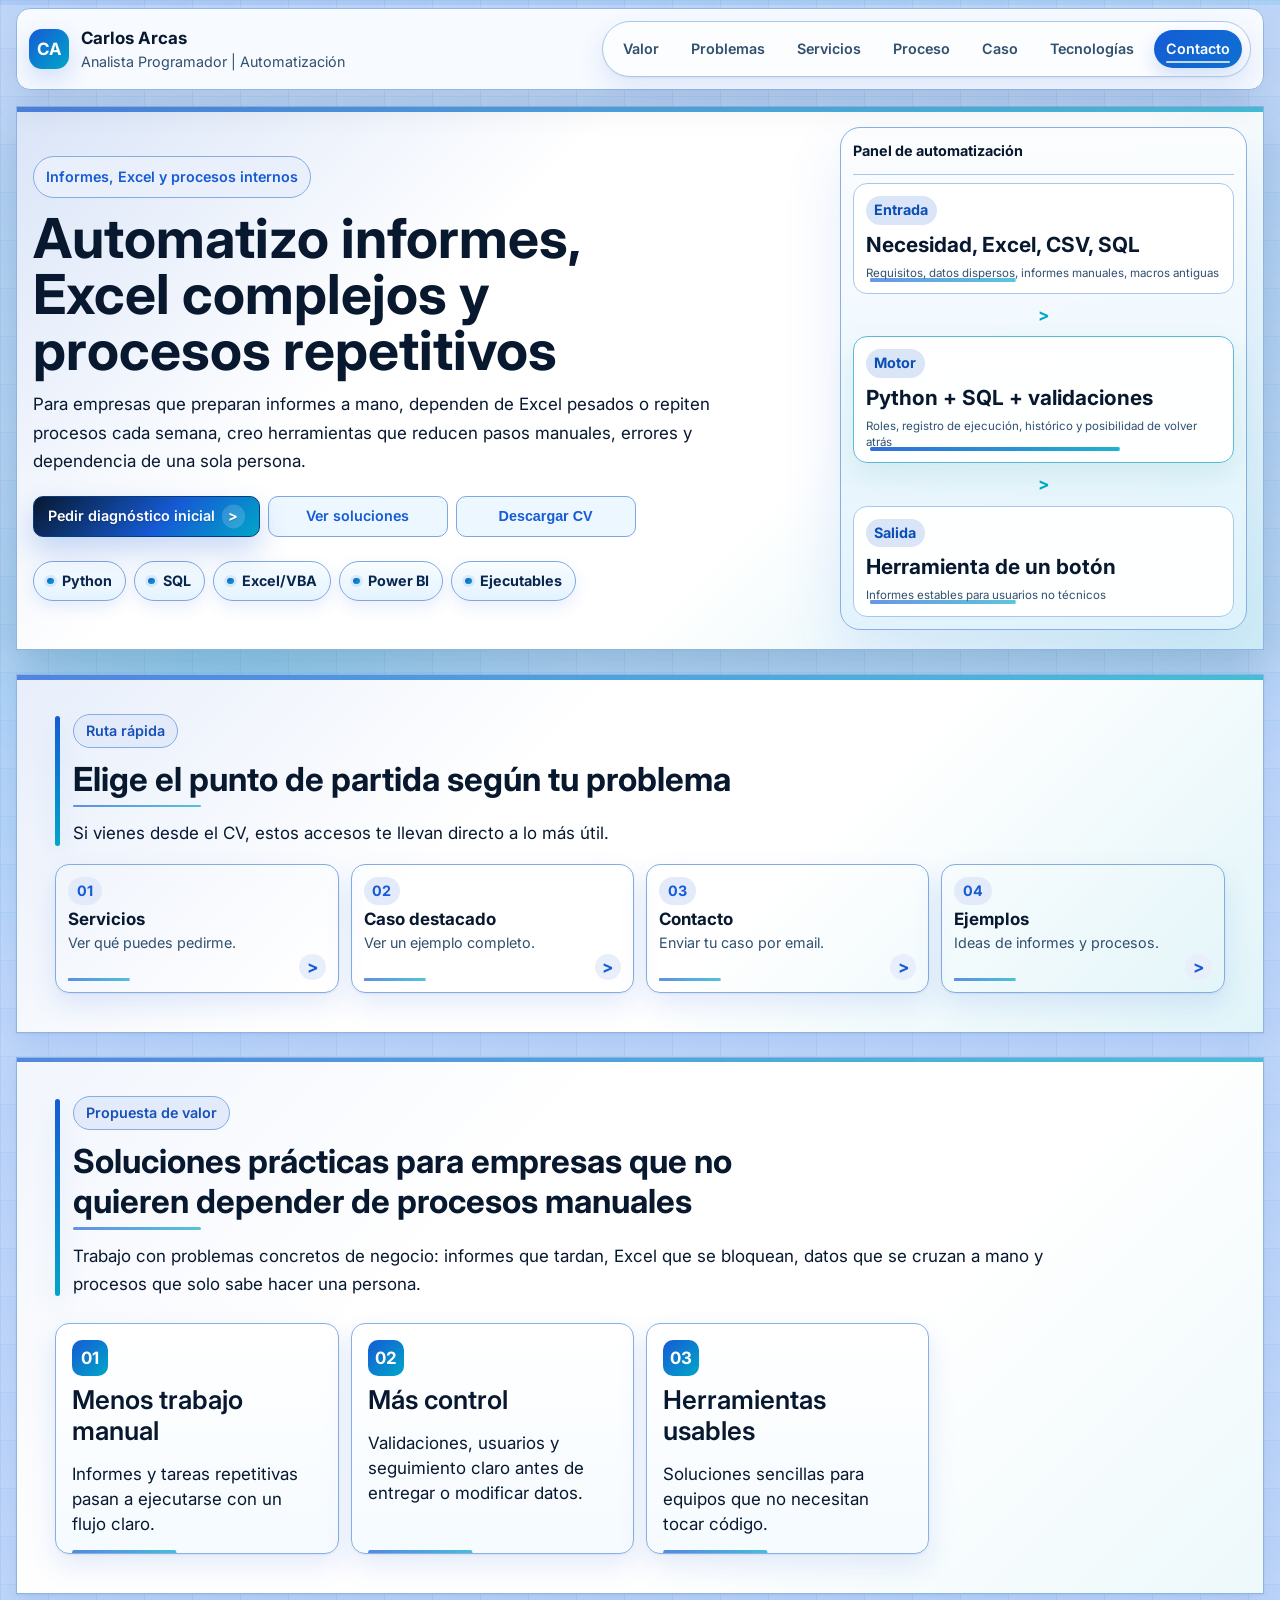
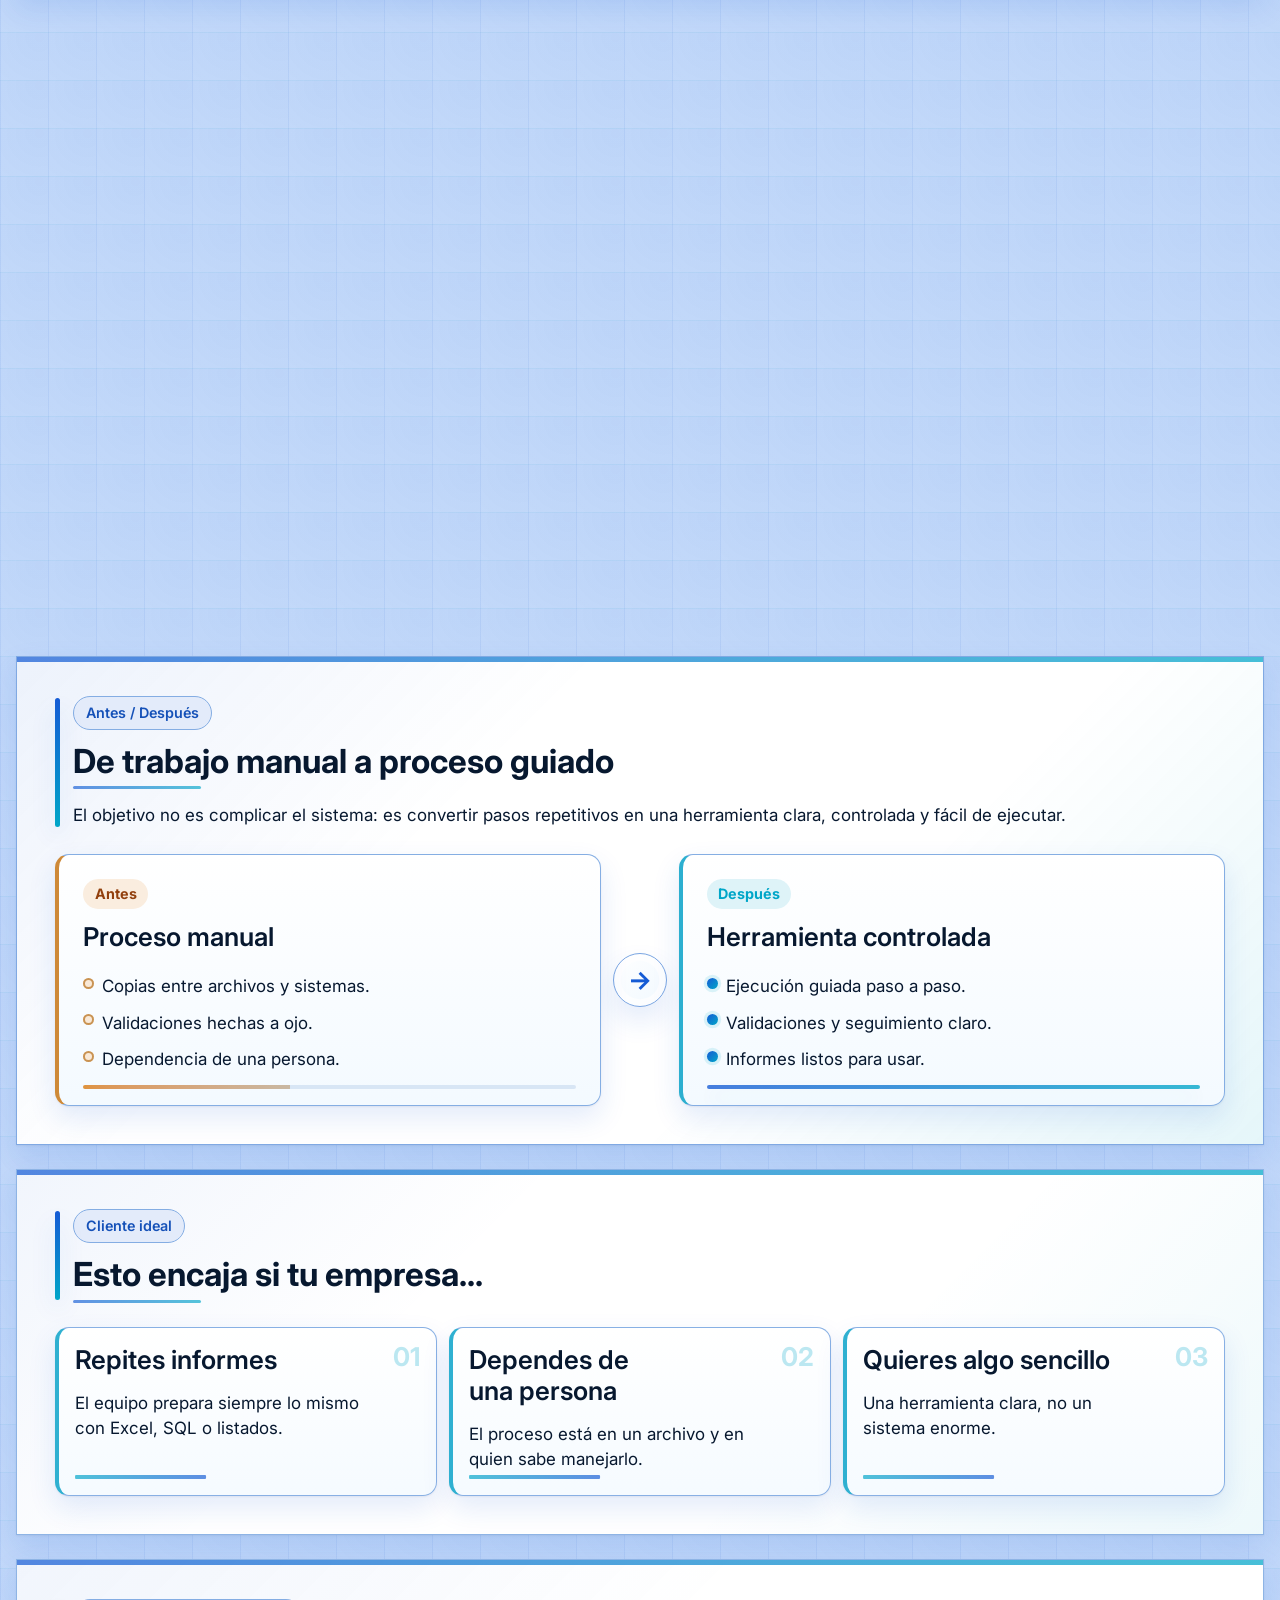
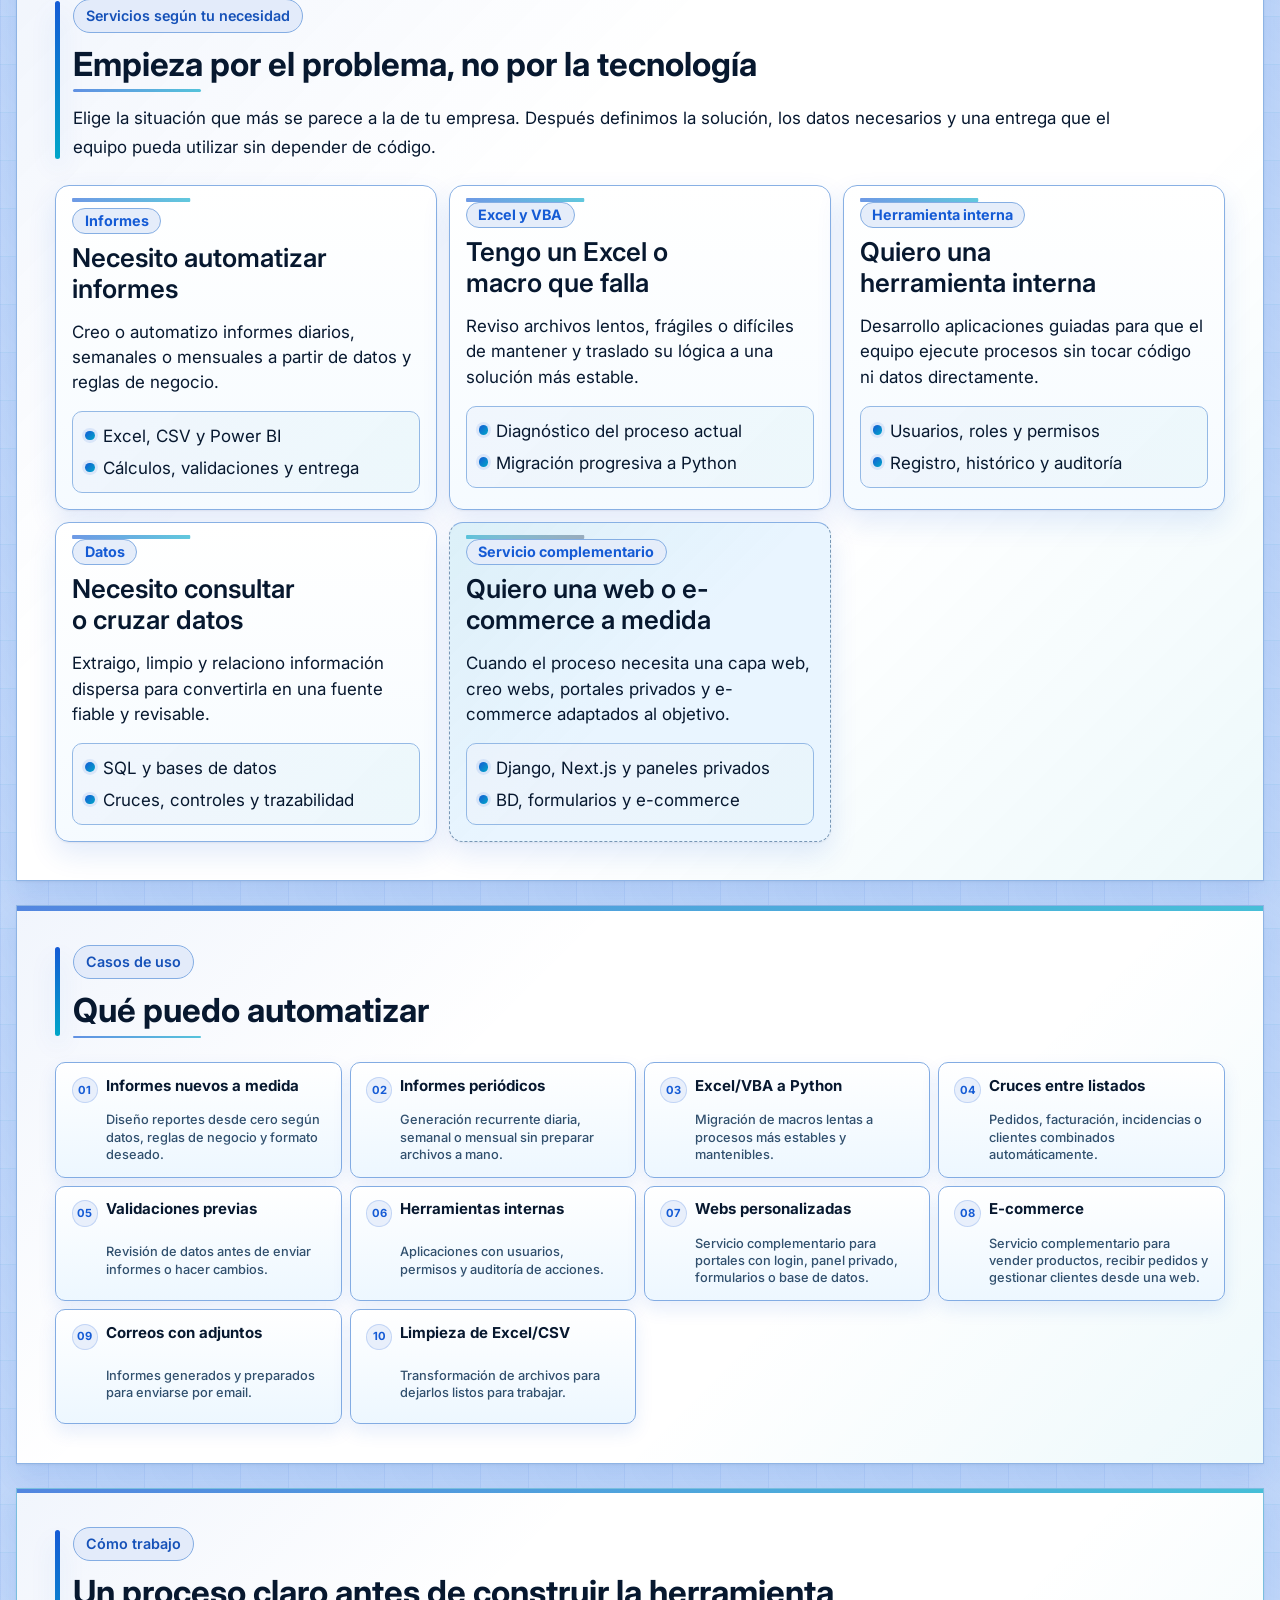
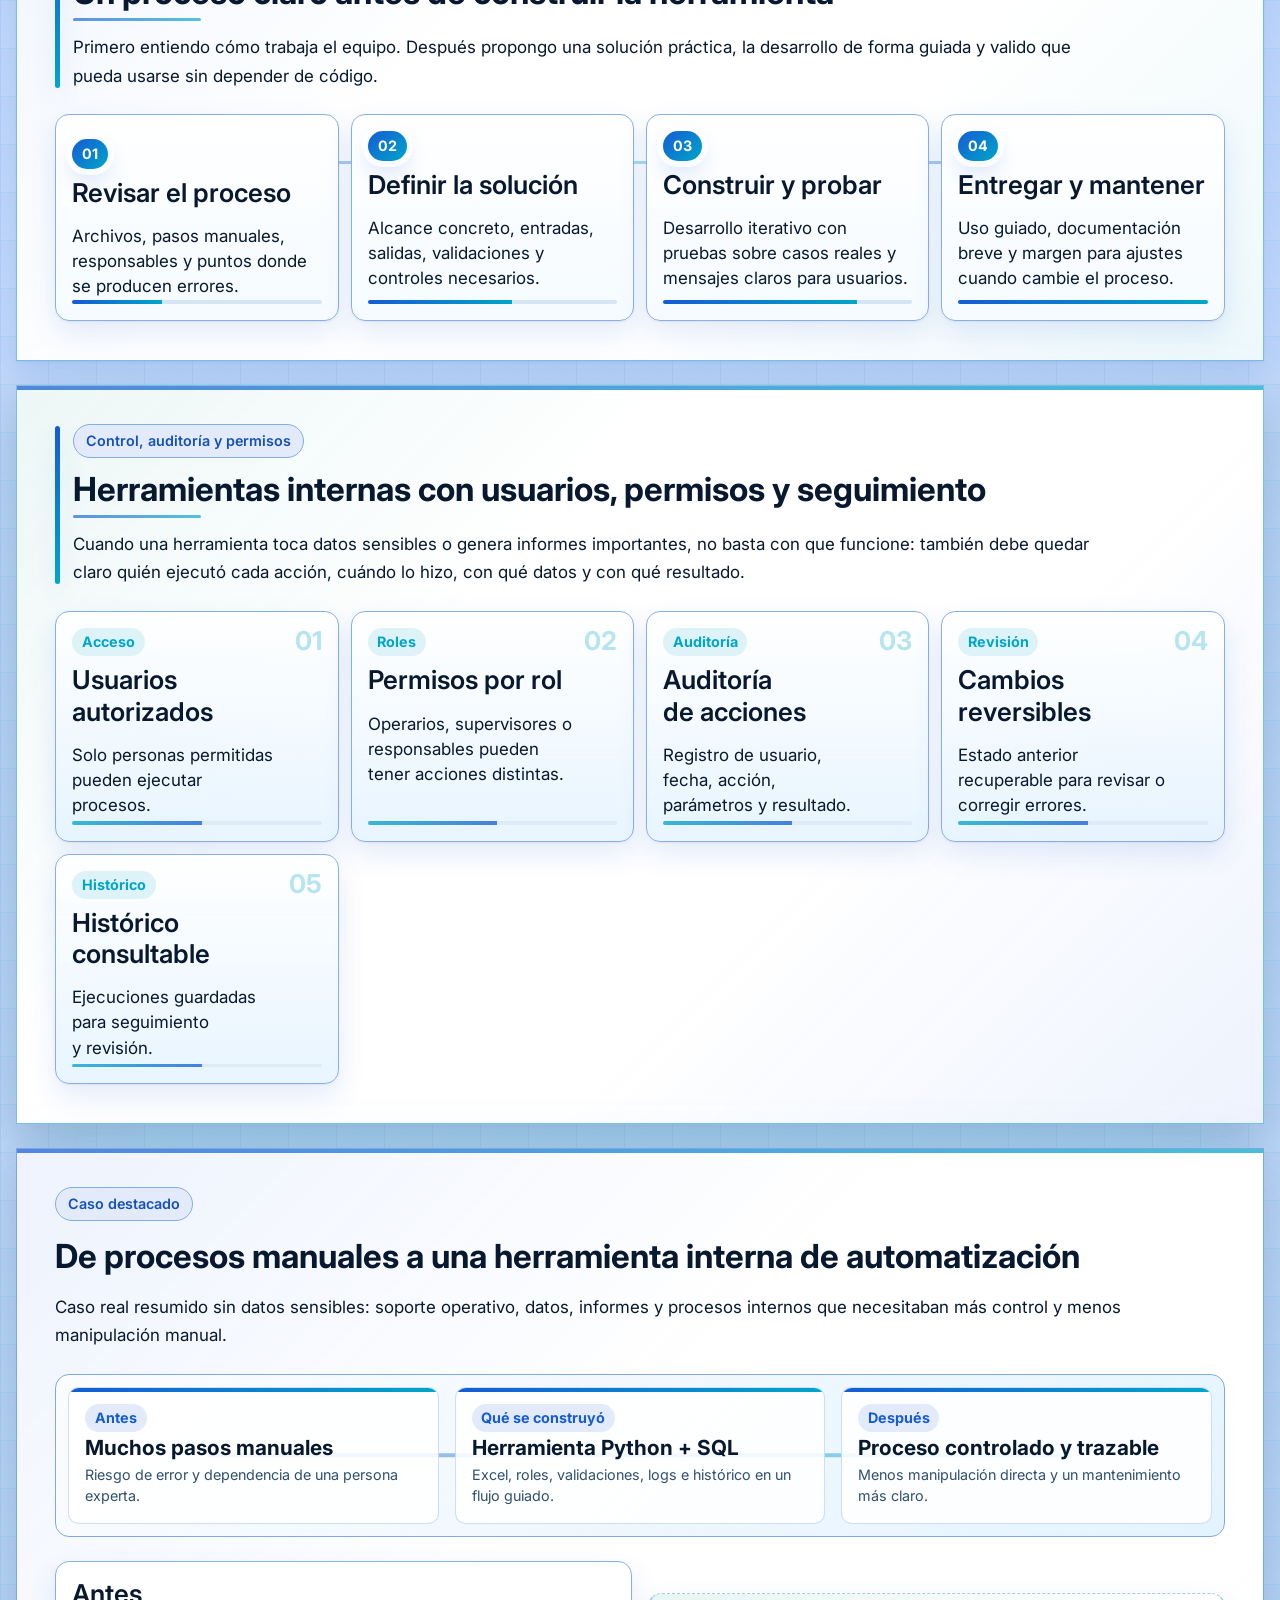
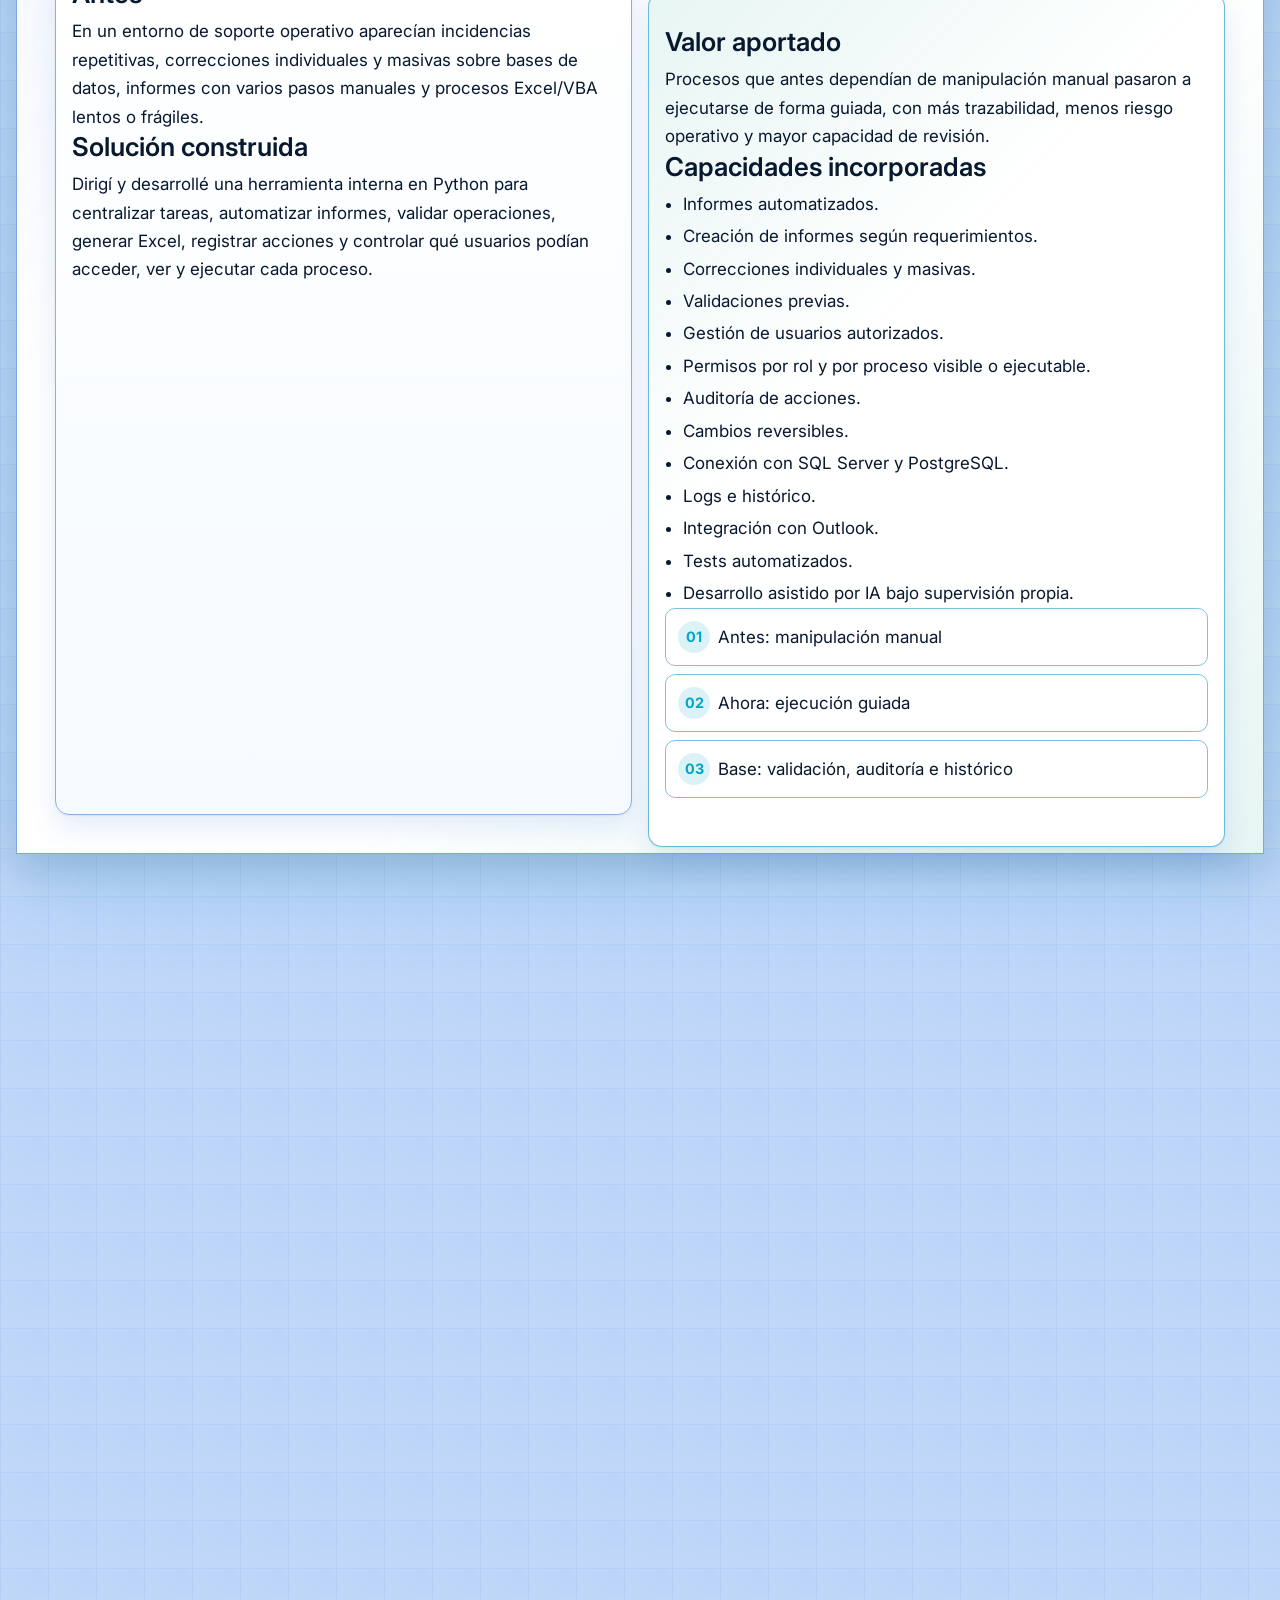
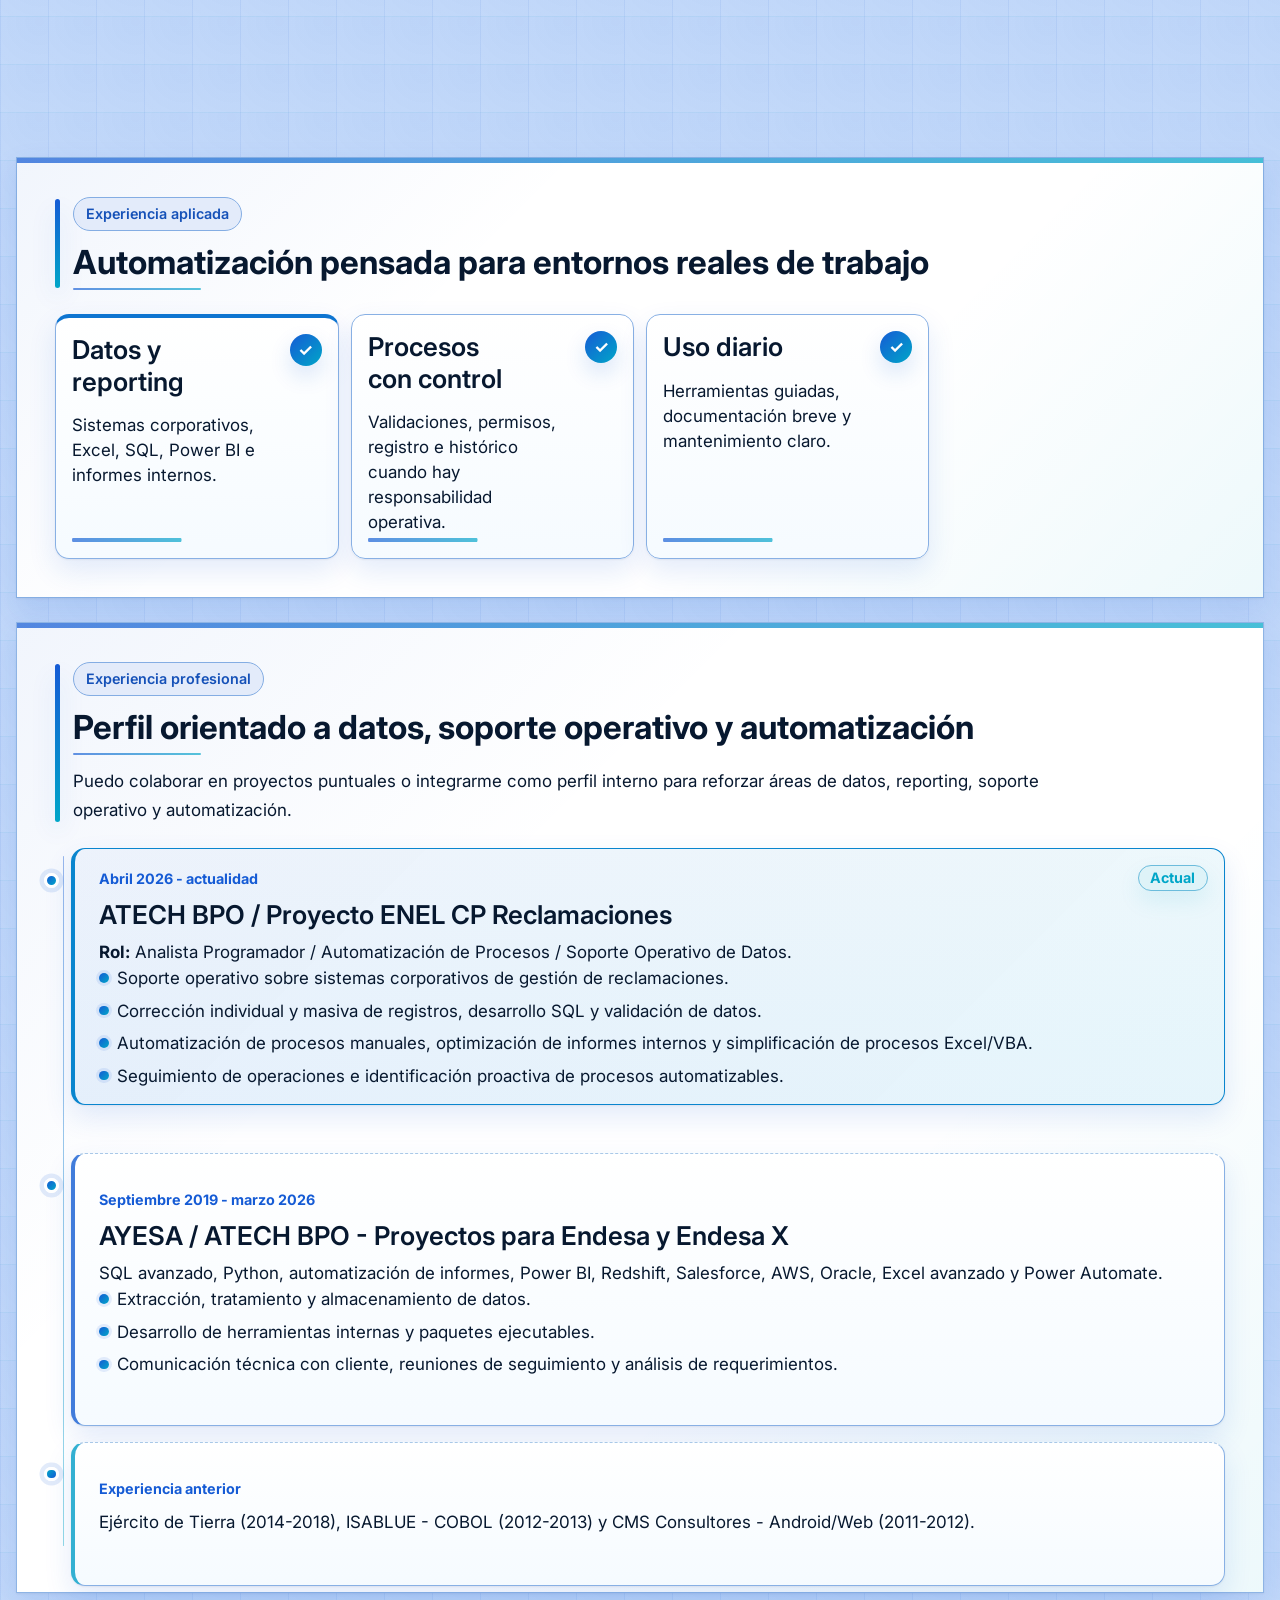
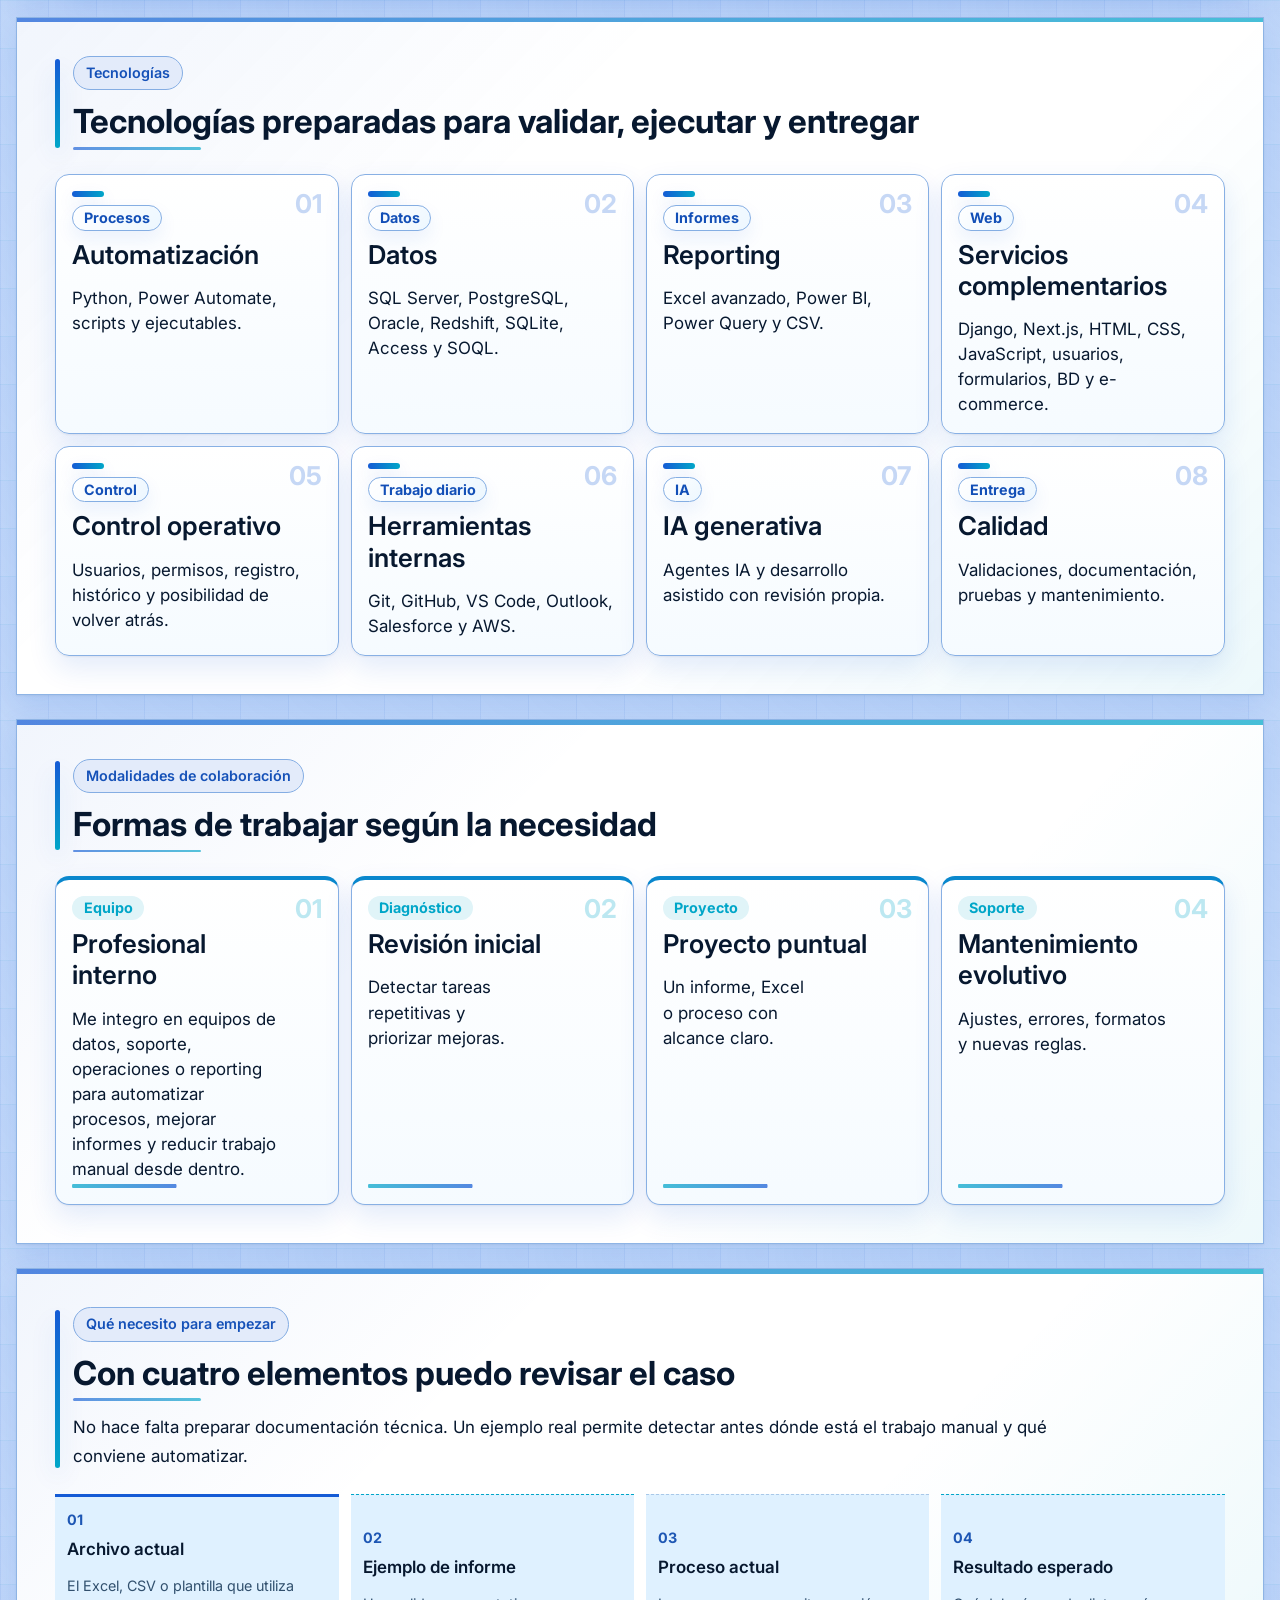
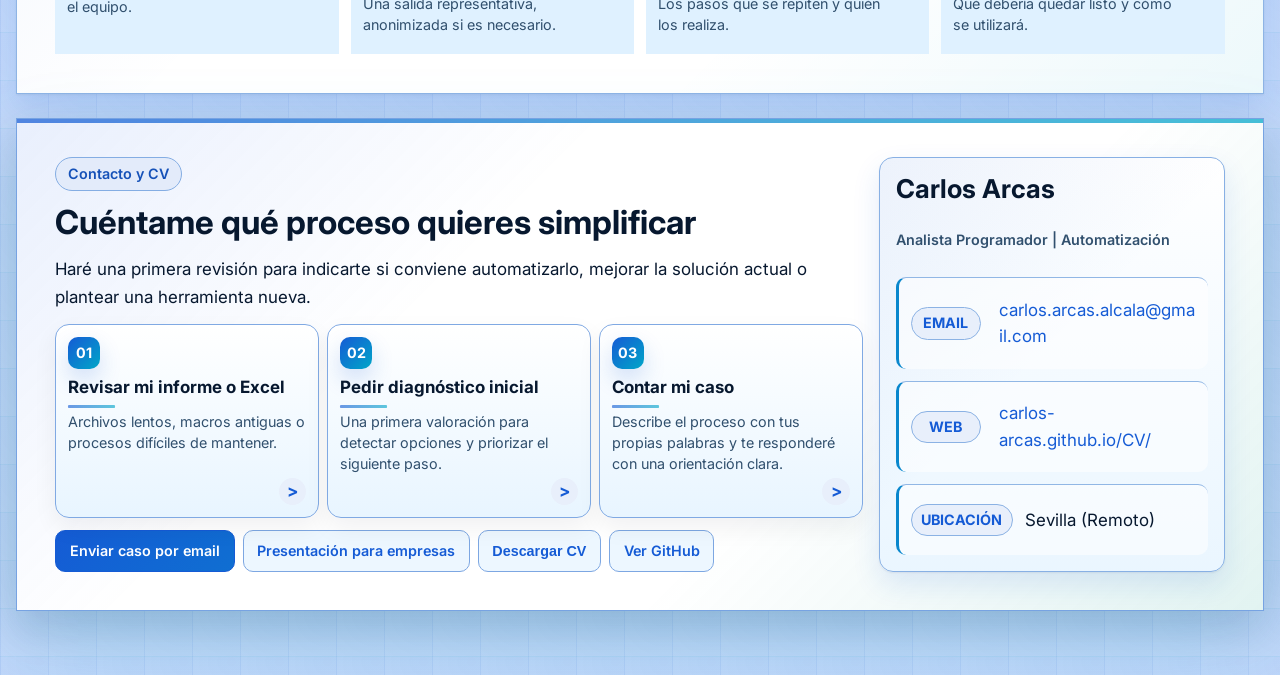
==== commit 553ceee2: "fix: presentar web y ecommerce como soluciones a medida" ====
--- a/index.html
+++ b/index.html
@@ -317,7 +317,7 @@
             </article>
             <article class="service-card service-card--complementary">
               <span class="service-card__tag">Servicio complementario</span>
-              <h3>Quiero una web o e-commerce sencillo</h3>
+              <h3>Quiero una web o e-commerce a medida</h3>
               <p>Cuando el proceso necesita una capa web, creo webs, portales privados y e-commerce adaptados al objetivo.</p>
               <ul><li>Django, Next.js y paneles privados</li><li>BD, formularios y e-commerce</li></ul>
             </article>
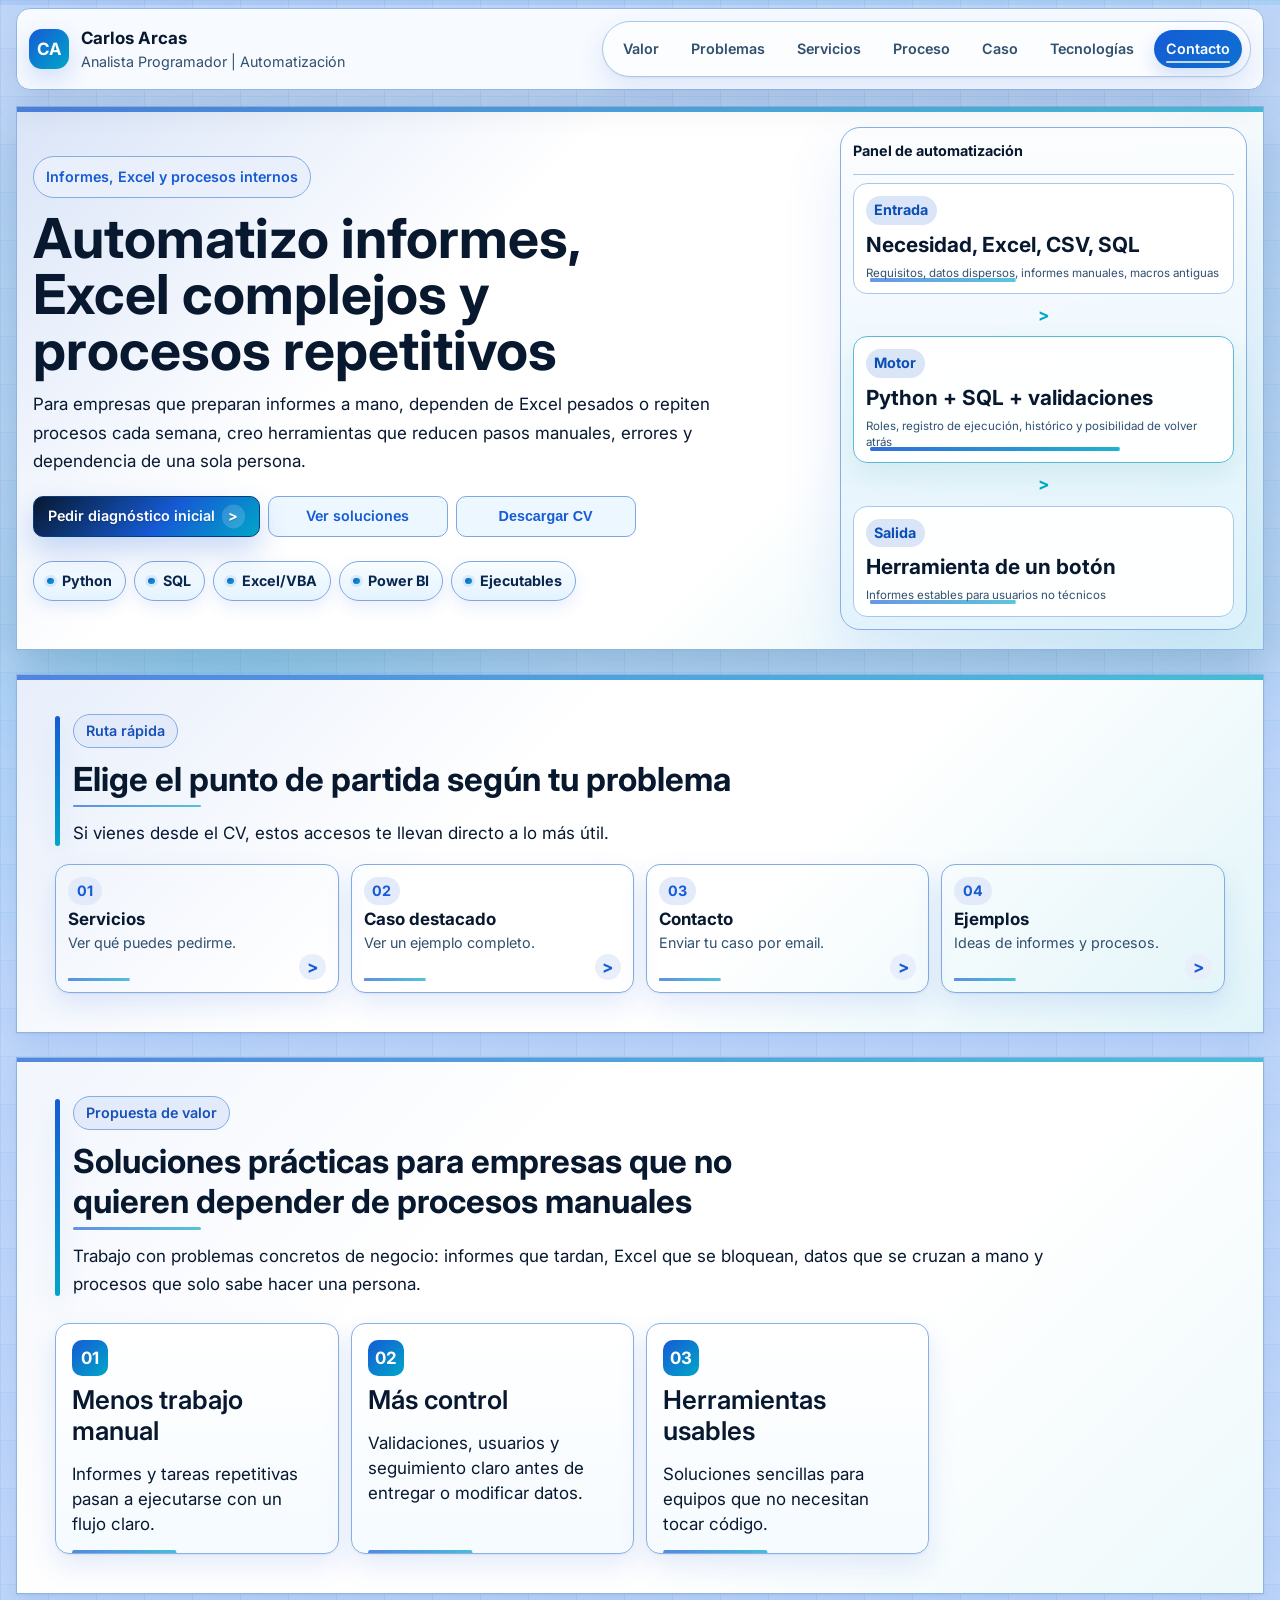
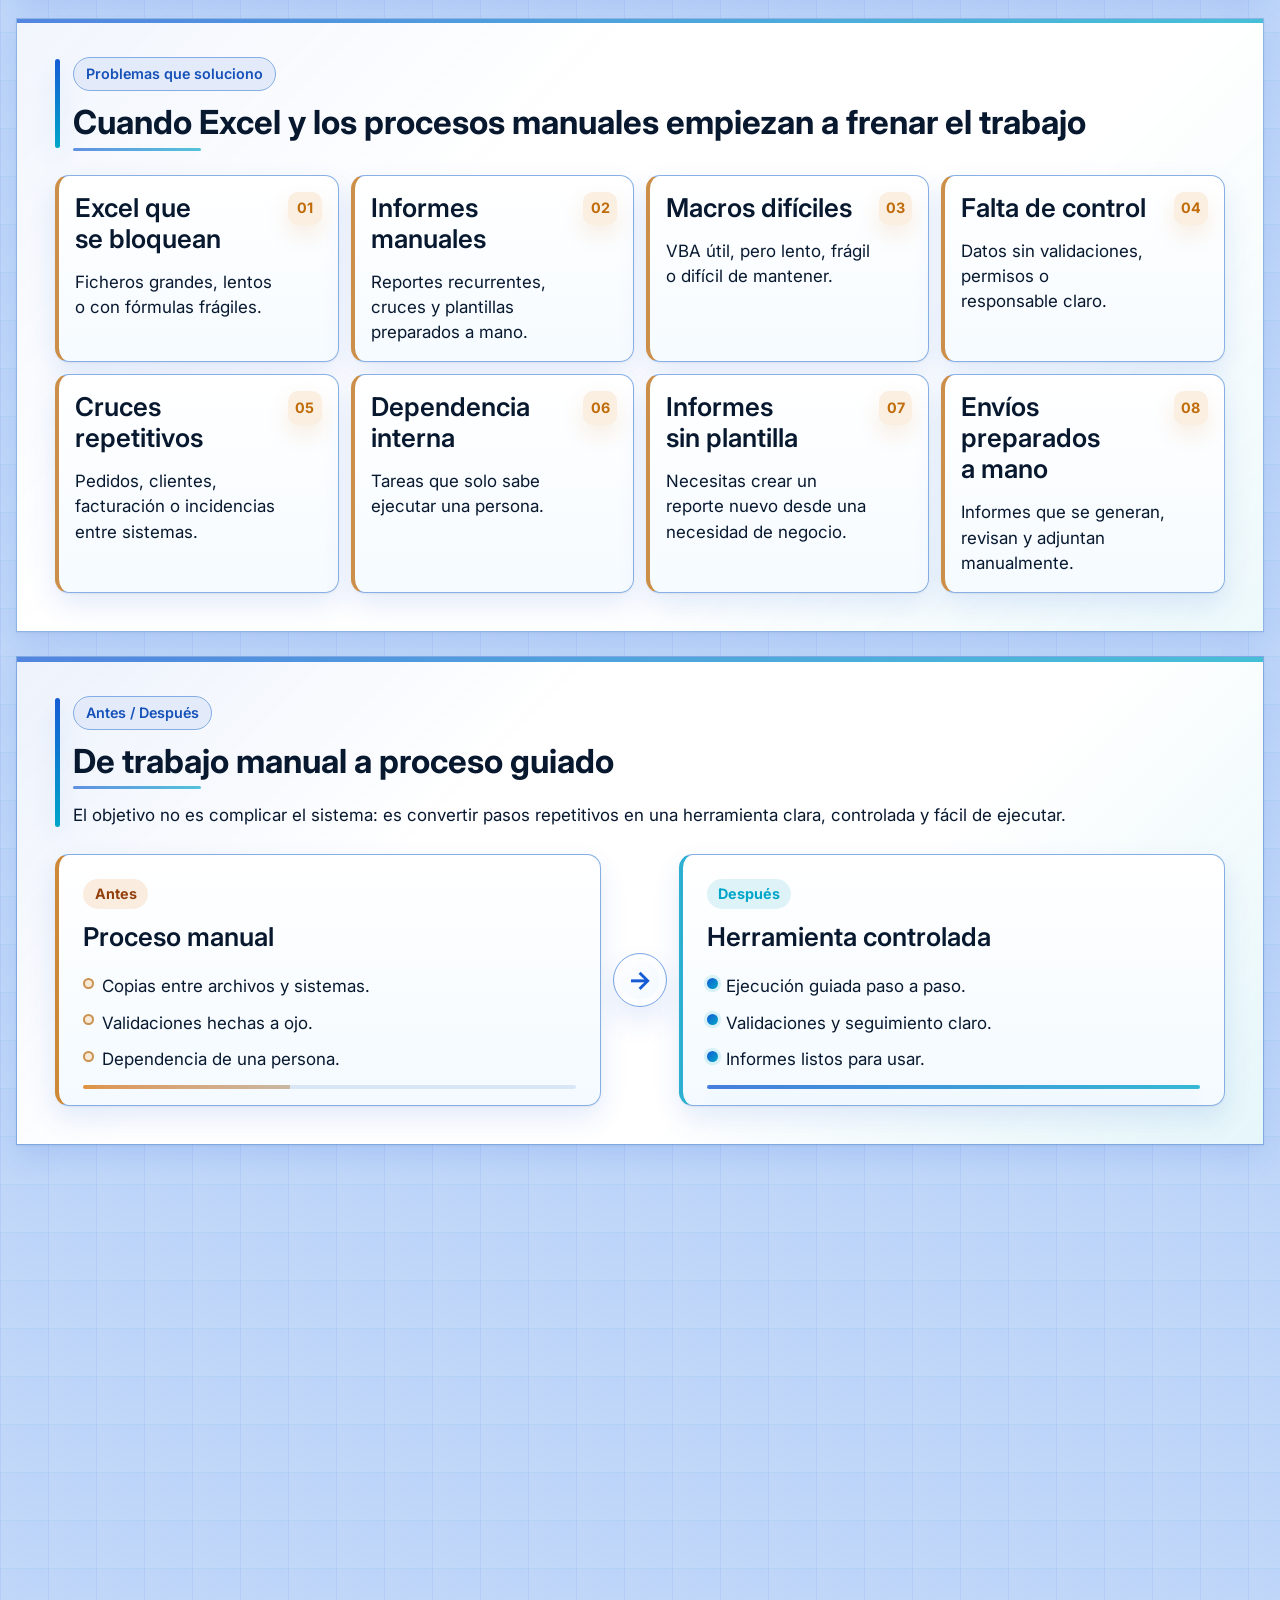
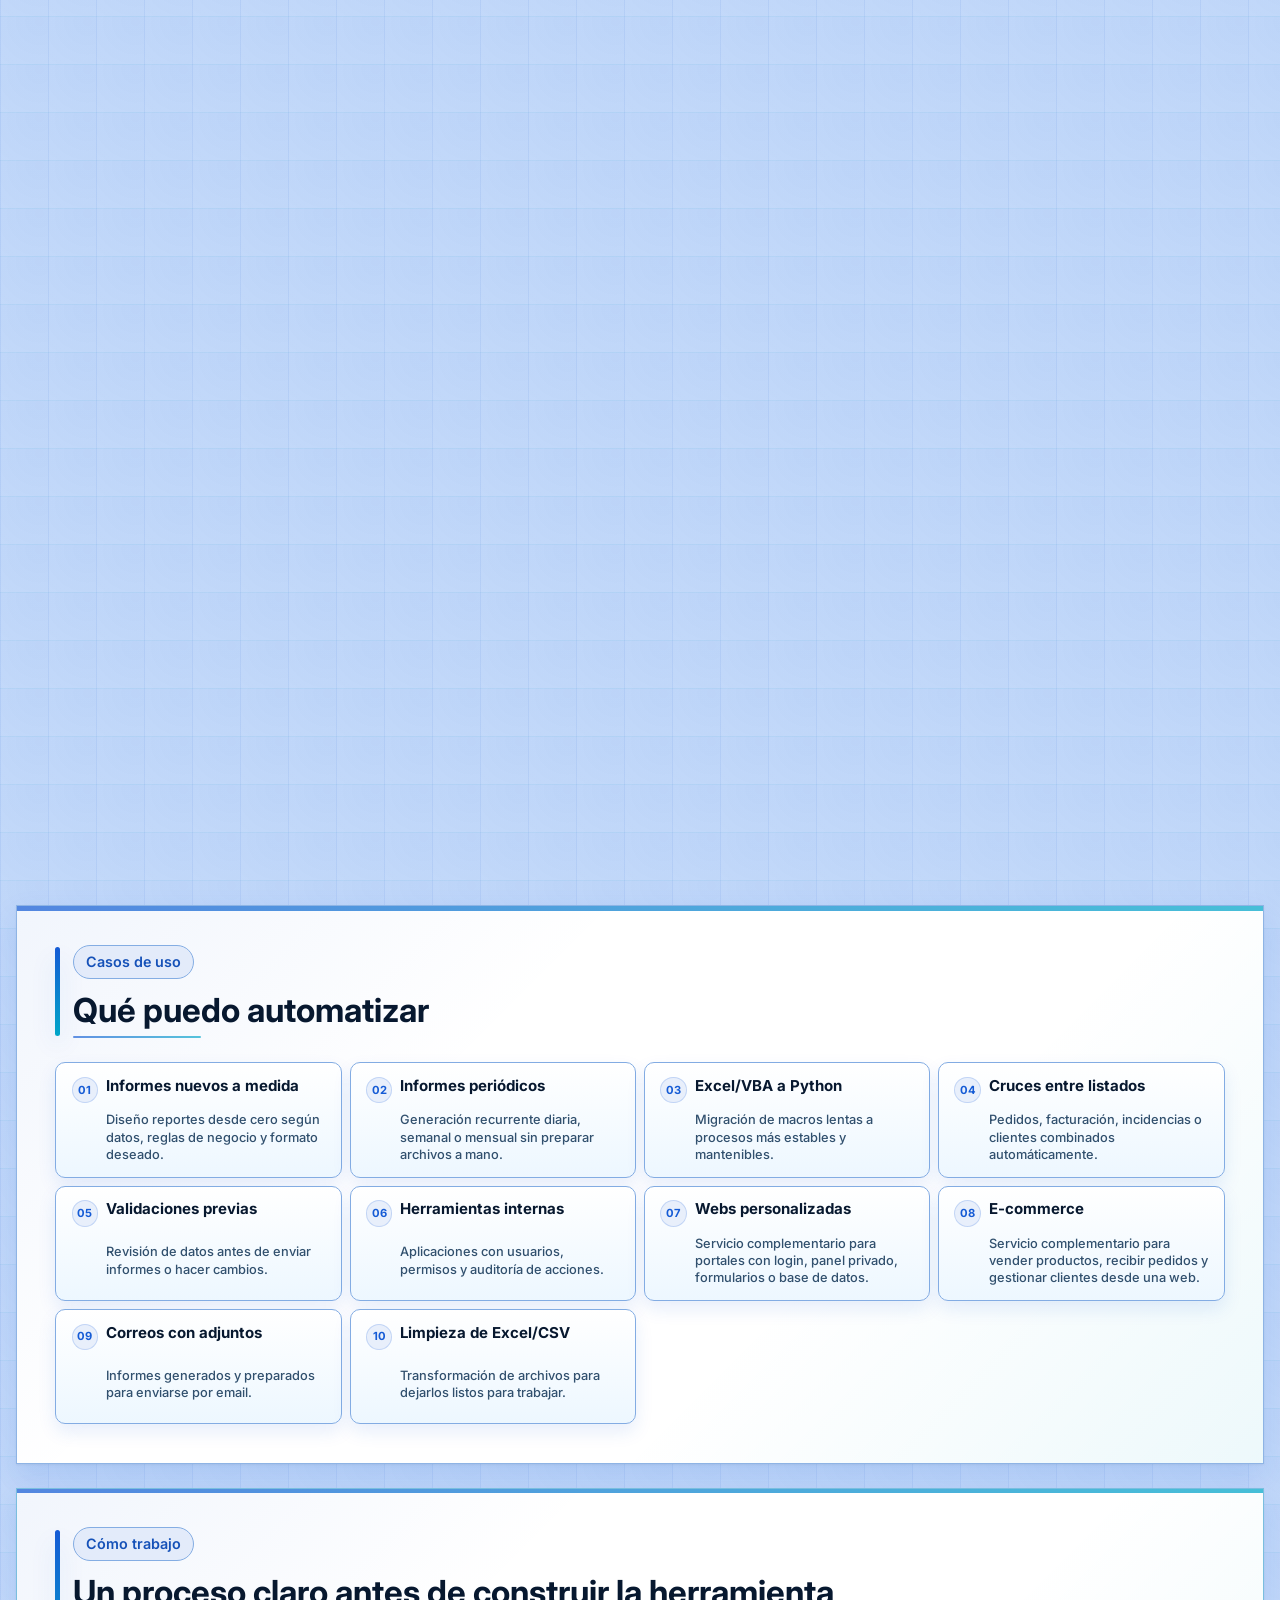
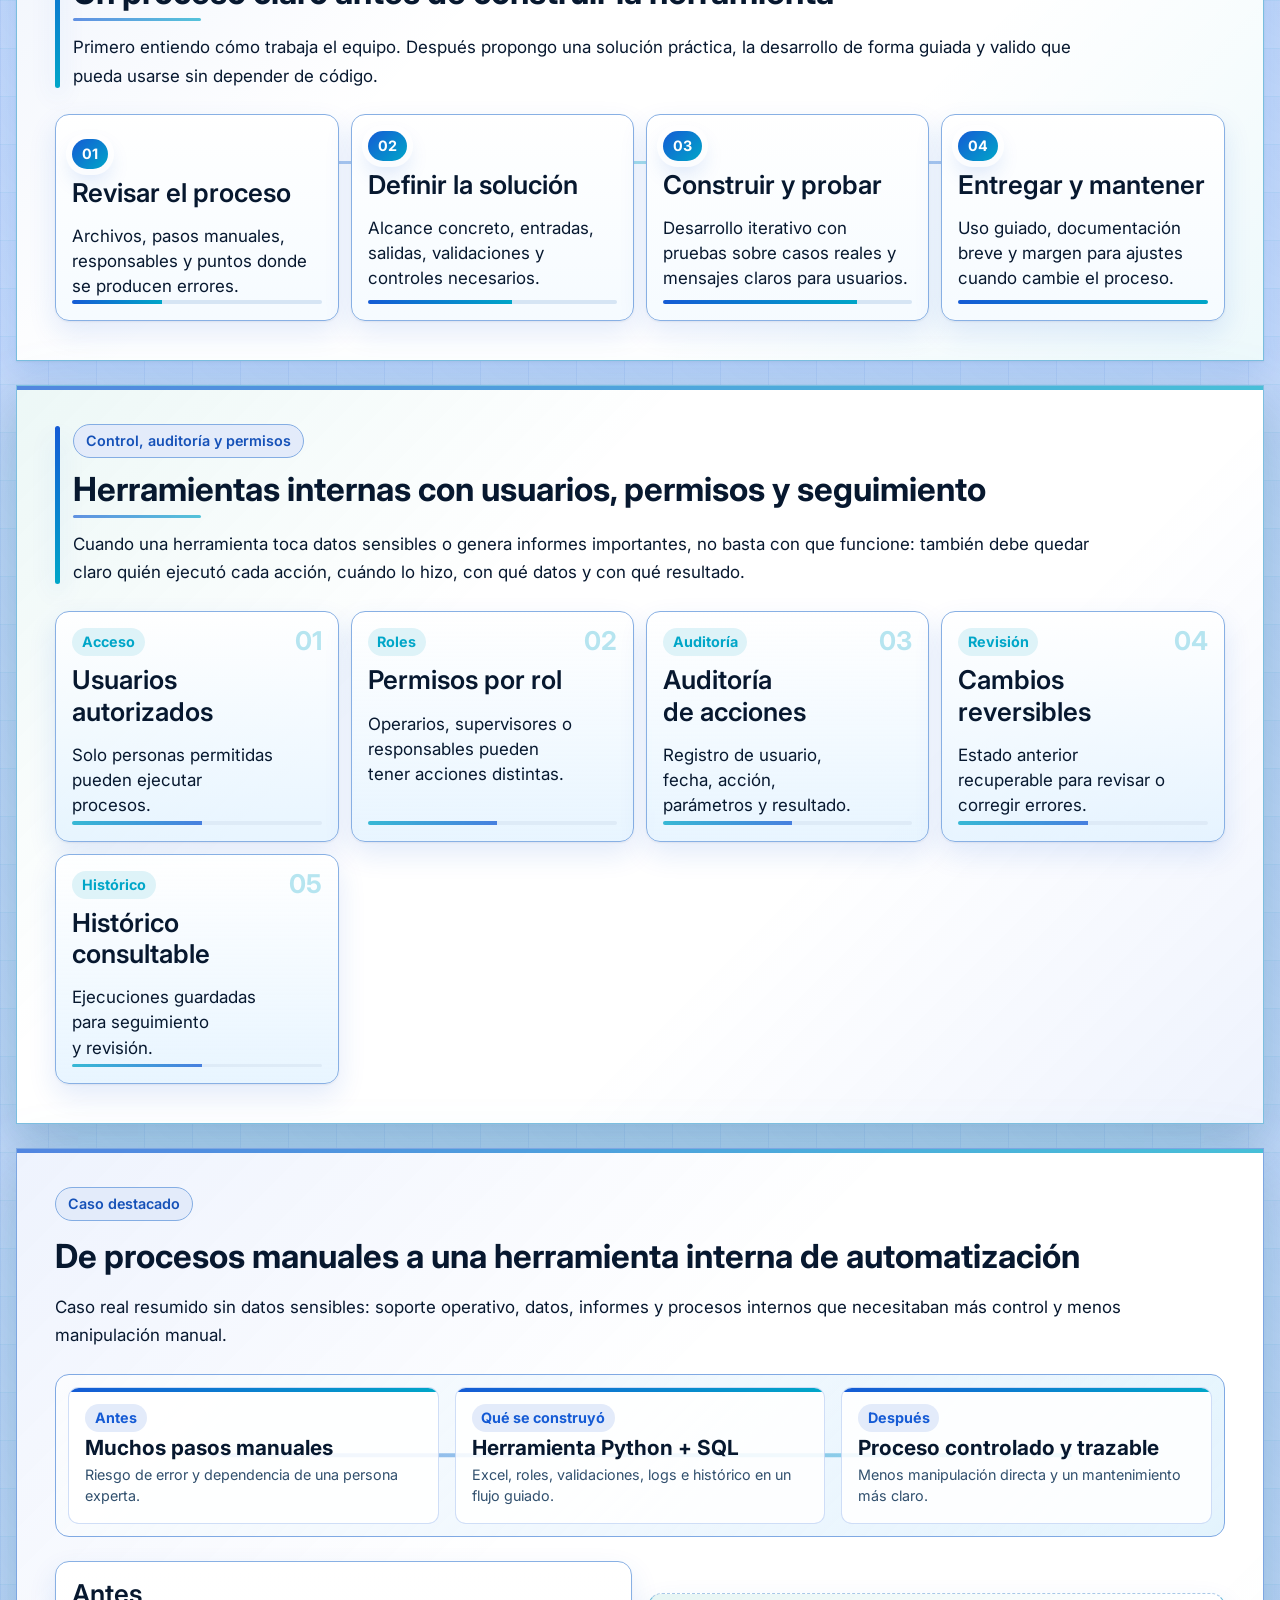
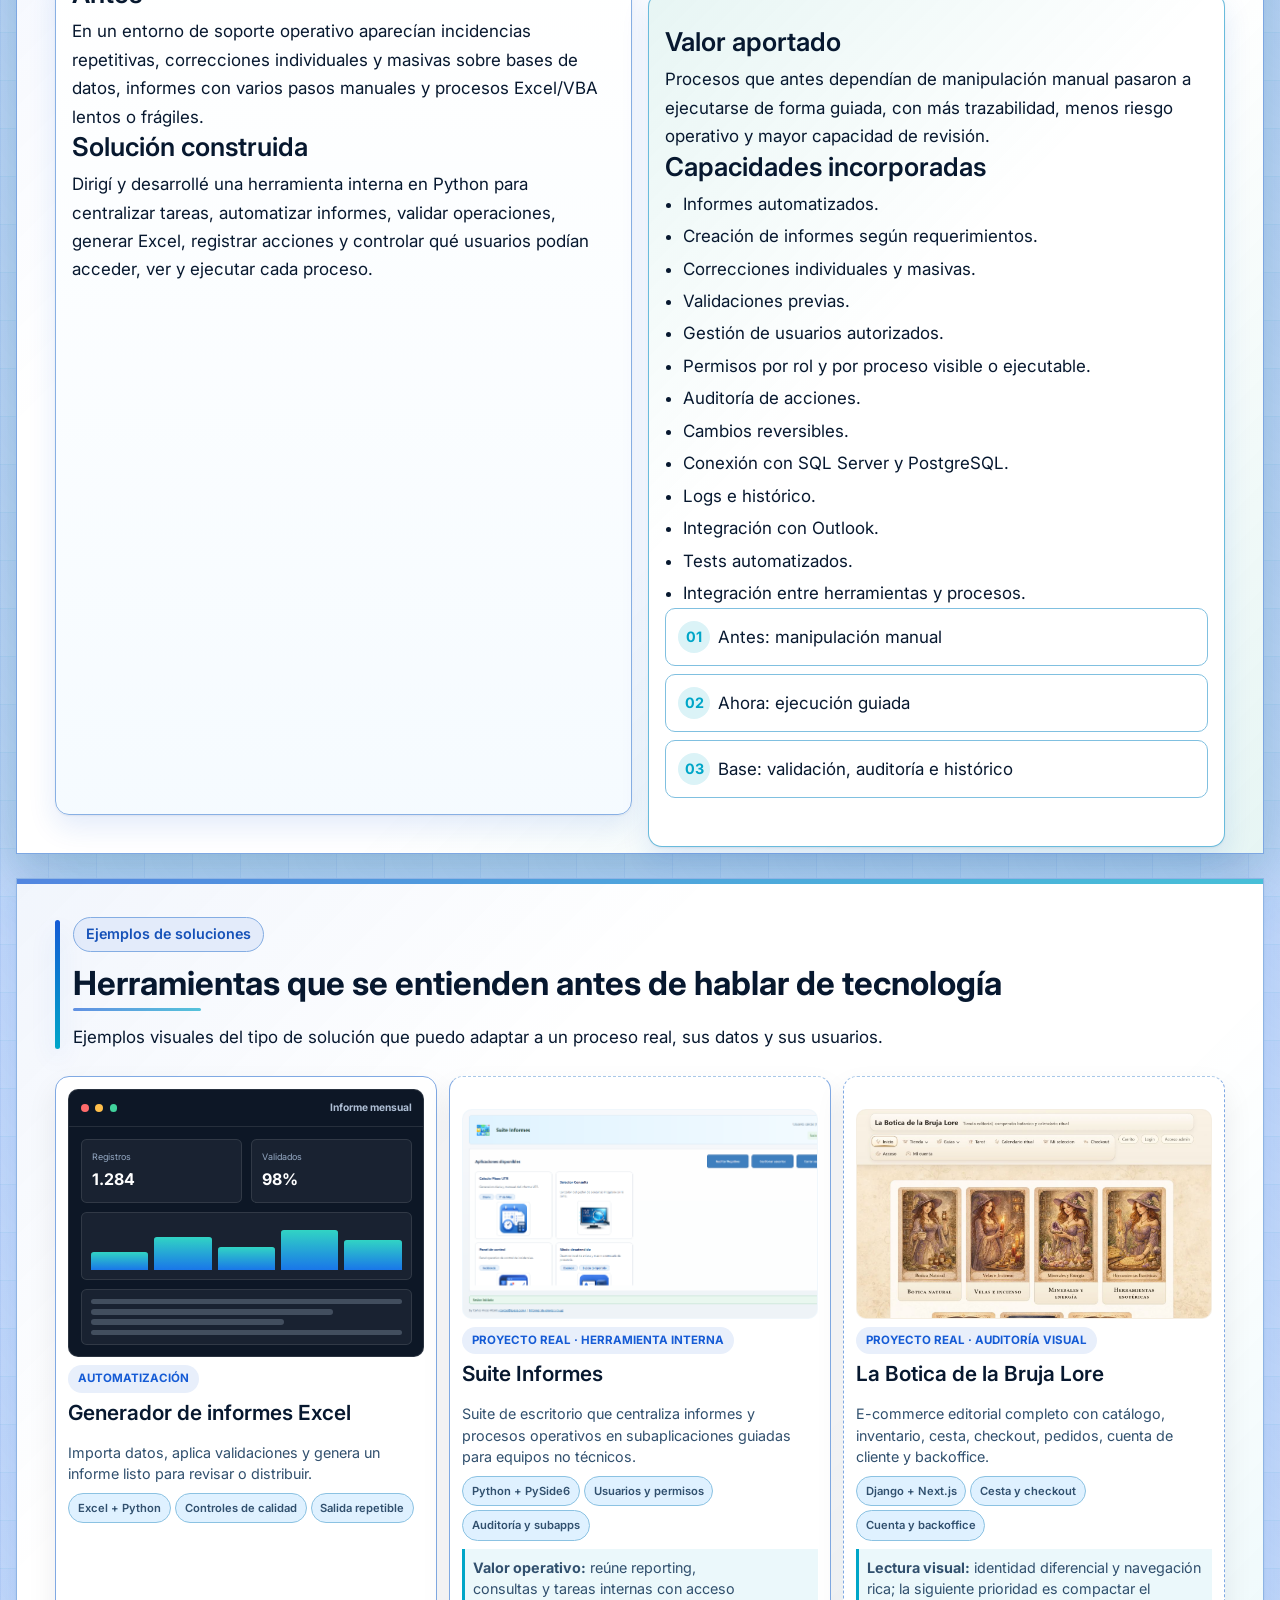
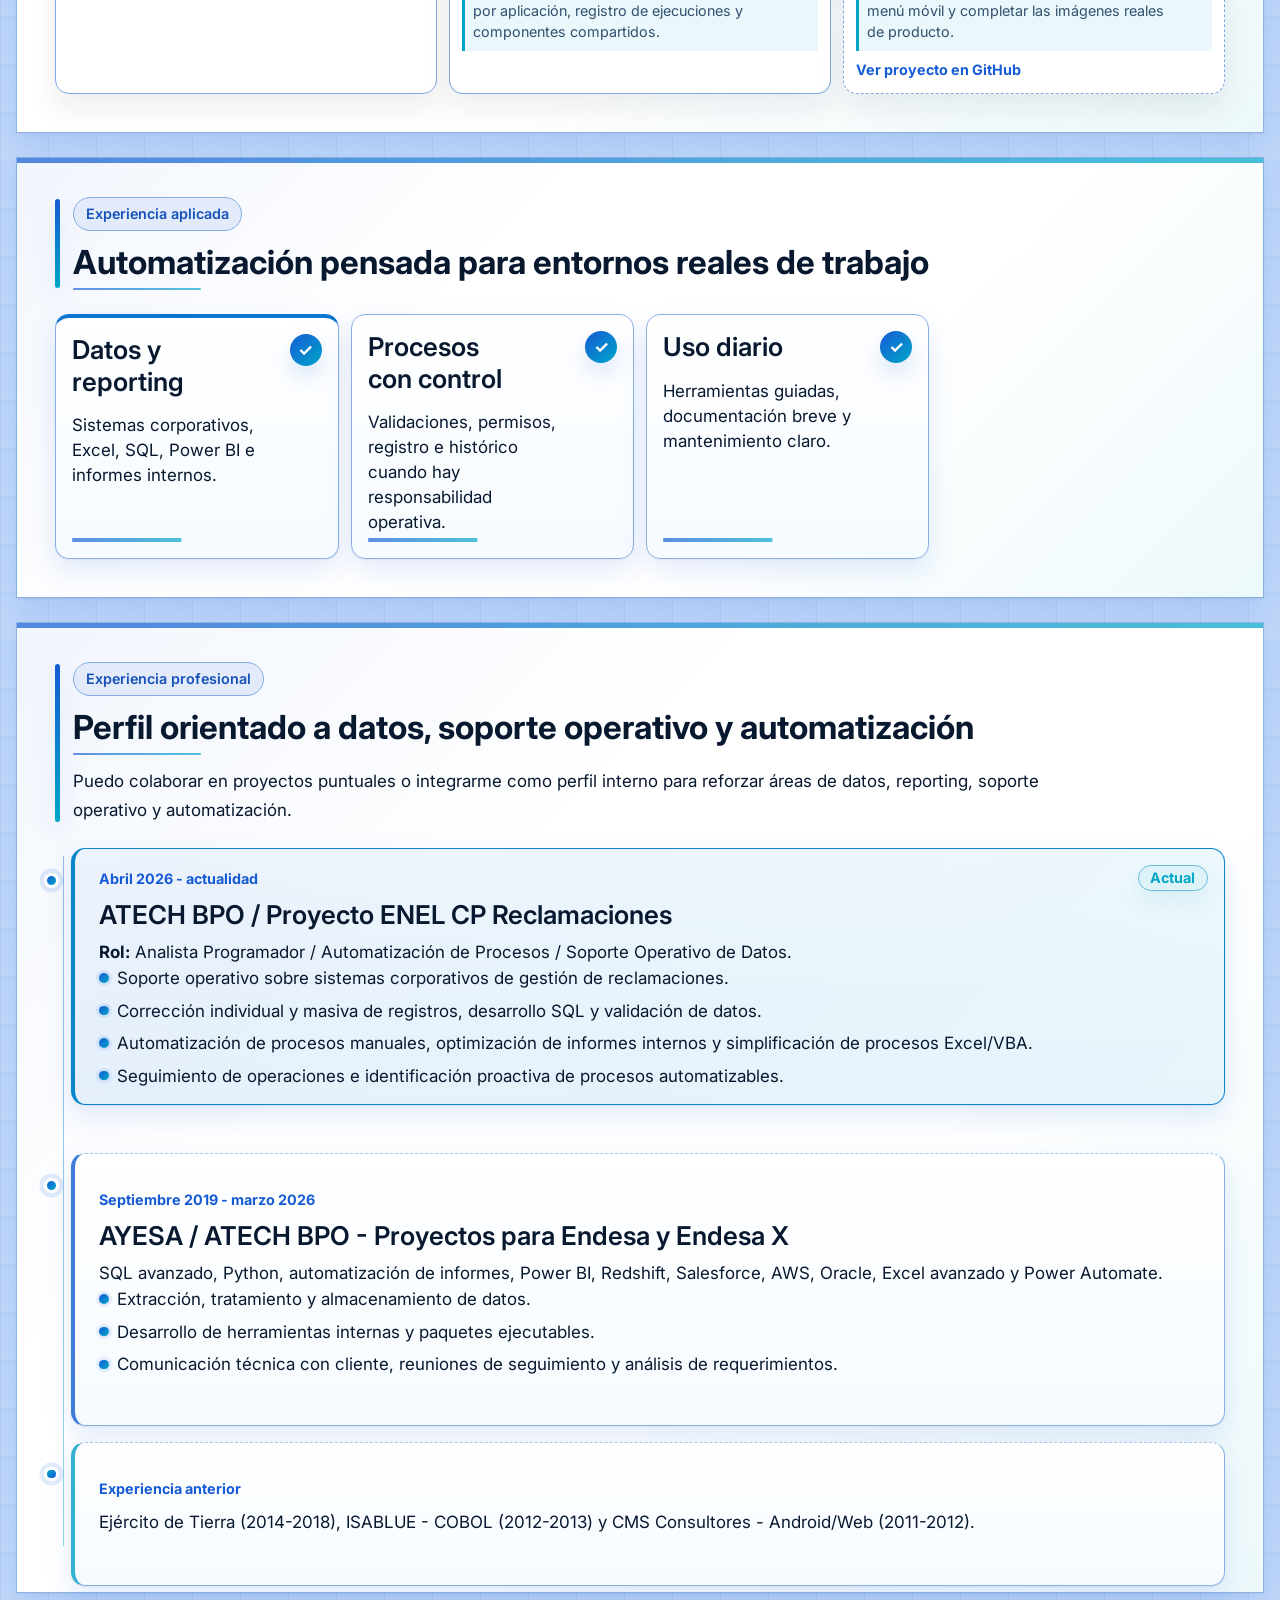
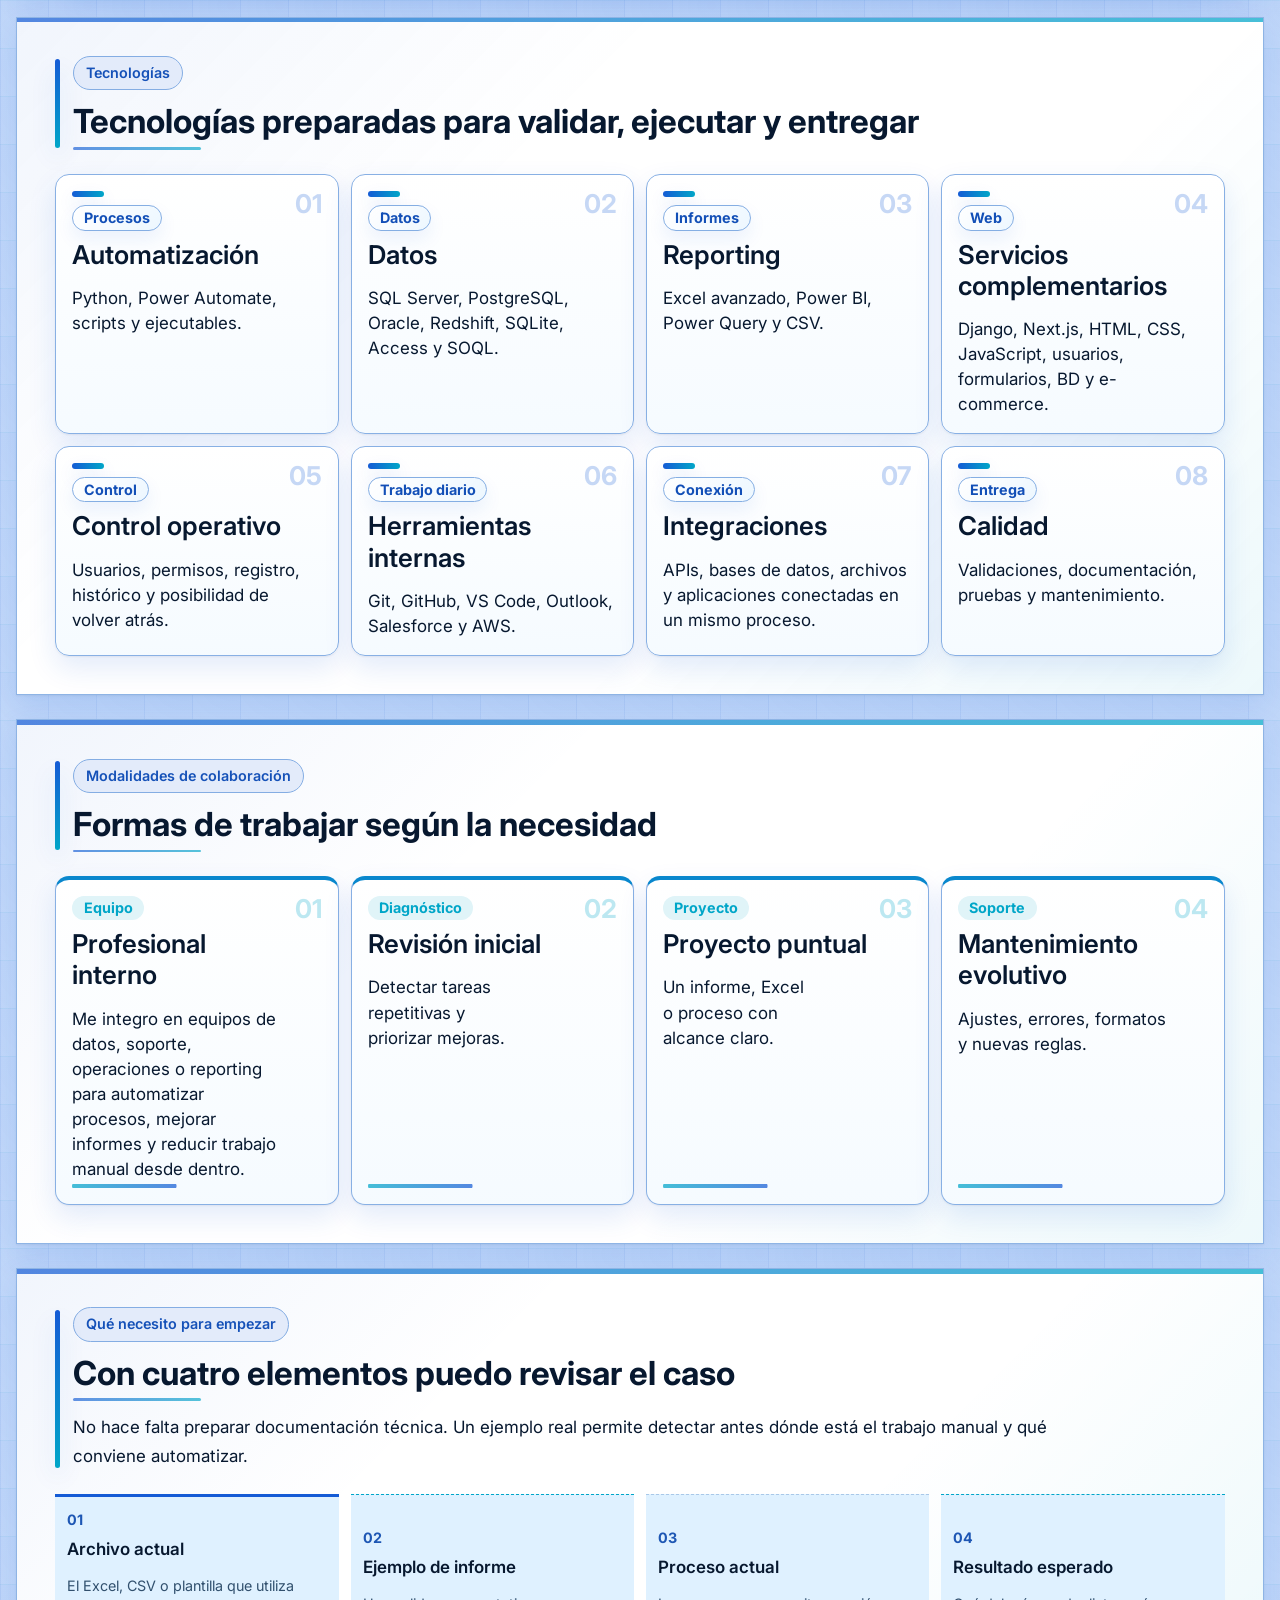
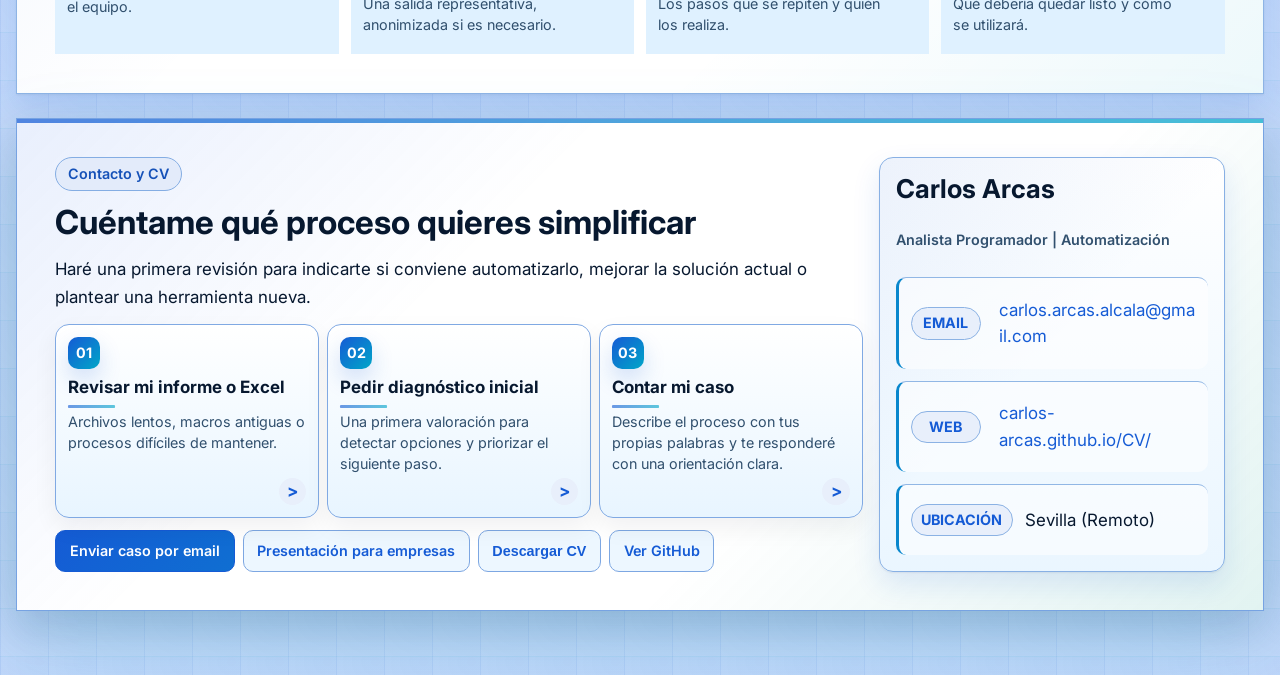
==== commit 32a0e70b: "refactor: sustituir referencias de IA por integraciones" ====
--- a/index.html
+++ b/index.html
@@ -6,11 +6,11 @@
     <title>Carlos Arcas | Automatización de informes, Excel, SQL y Python</title>
     <meta
       name="description"
-      content="Analista Programador y Consultor de Automatización. Creo informes, herramientas internas y automatizaciones con Python, SQL, Excel, Power BI e IA aplicada. También ofrezco servicios complementarios como desarrollo web y e-commerce."
+      content="Analista Programador y Consultor de Automatización. Creo informes, herramientas internas y automatizaciones con Python, SQL, Excel y Power BI. También ofrezco servicios complementarios como desarrollo web y e-commerce."
     />
     <meta
       name="keywords"
-      content="Python, Django, Next.js, SQL, Excel, VBA, Power BI, creación de informes a medida, automatización de informes, desarrollo web a medida, usuarios, e-commerce, bases de datos, consultor de automatización, herramientas internas, reporting, IA generativa, agentes IA, Sevilla"
+      content="Python, Django, Next.js, SQL, Excel, VBA, Power BI, creación de informes a medida, automatización de informes, desarrollo web a medida, usuarios, e-commerce, bases de datos, consultor de automatización, herramientas internas, reporting, integraciones, Sevilla"
     />
     <meta name="robots" content="index,follow,max-image-preview:large" />
     <meta name="author" content="Carlos Arcas" />
@@ -23,7 +23,7 @@
     <meta property="og:title" content="Carlos Arcas | Automatización de informes, Excel, SQL y Python" />
     <meta
       property="og:description"
-      content="Analista Programador y Consultor de Automatización. Creo informes, herramientas internas y automatizaciones con Python, SQL, Excel, Power BI e IA aplicada. También ofrezco servicios complementarios como desarrollo web y e-commerce."
+      content="Analista Programador y Consultor de Automatización. Creo informes, herramientas internas y automatizaciones con Python, SQL, Excel y Power BI. También ofrezco servicios complementarios como desarrollo web y e-commerce."
     />
     <meta property="og:url" content="https://carlos-arcas.github.io/CV/" />
     <meta property="og:image" content="https://carlos-arcas.github.io/CV/assets/img/og-image.svg" />
@@ -36,7 +36,7 @@
     <meta name="twitter:title" content="Carlos Arcas | Automatización de informes, Excel, SQL y Python" />
     <meta
       name="twitter:description"
-      content="Creo informes, herramientas internas y automatizaciones con Python, SQL, Excel, Power BI e IA aplicada. También puedo ayudarte con desarrollo web y e-commerce."
+      content="Creo informes, herramientas internas y automatizaciones con Python, SQL, Excel y Power BI. También puedo ayudarte con desarrollo web y e-commerce."
     />
     <meta name="twitter:image" content="https://carlos-arcas.github.io/CV/assets/img/og-image.svg" />
     <meta name="twitter:image:alt" content="Carlos Arcas - Automatización de informes, Excel y procesos" />
@@ -82,8 +82,7 @@
           "Migración de Excel/VBA a Python",
           "Herramientas ejecutables para Windows",
           "Herramientas internas",
-          "IA generativa",
-          "Agentes IA"
+          "Integraciones entre sistemas"
         ]
       }
     </script>
@@ -467,7 +466,7 @@
                 <li>Logs e histórico.</li>
                 <li>Integración con Outlook.</li>
                 <li>Tests automatizados.</li>
-                <li>Desarrollo asistido por IA bajo supervisión propia.</li>
+                <li>Integración entre herramientas y procesos.</li>
               </ul>
               <div class="impact-flow" aria-label="Resumen de impacto">
                 <span>Antes: manipulación manual</span>
@@ -594,7 +593,7 @@
             <article><span class="tech-card__tag">Web</span><h3>Servicios complementarios</h3><p>Django, Next.js, HTML, CSS, JavaScript, usuarios, formularios, BD y e-commerce.</p></article>
             <article><span class="tech-card__tag">Control</span><h3>Control operativo</h3><p>Usuarios, permisos, registro, histórico y posibilidad de volver atrás.</p></article>
             <article><span class="tech-card__tag">Trabajo diario</span><h3>Herramientas internas</h3><p>Git, GitHub, VS Code, Outlook, Salesforce y AWS.</p></article>
-            <article><span class="tech-card__tag">IA</span><h3>IA generativa</h3><p>Agentes IA y desarrollo asistido con revisión propia.</p></article>
+            <article><span class="tech-card__tag">Conexión</span><h3>Integraciones</h3><p>APIs, bases de datos, archivos y aplicaciones conectadas en un mismo proceso.</p></article>
             <article><span class="tech-card__tag">Entrega</span><h3>Calidad</h3><p>Validaciones, documentación, pruebas y mantenimiento.</p></article>
           </div>
         </section>
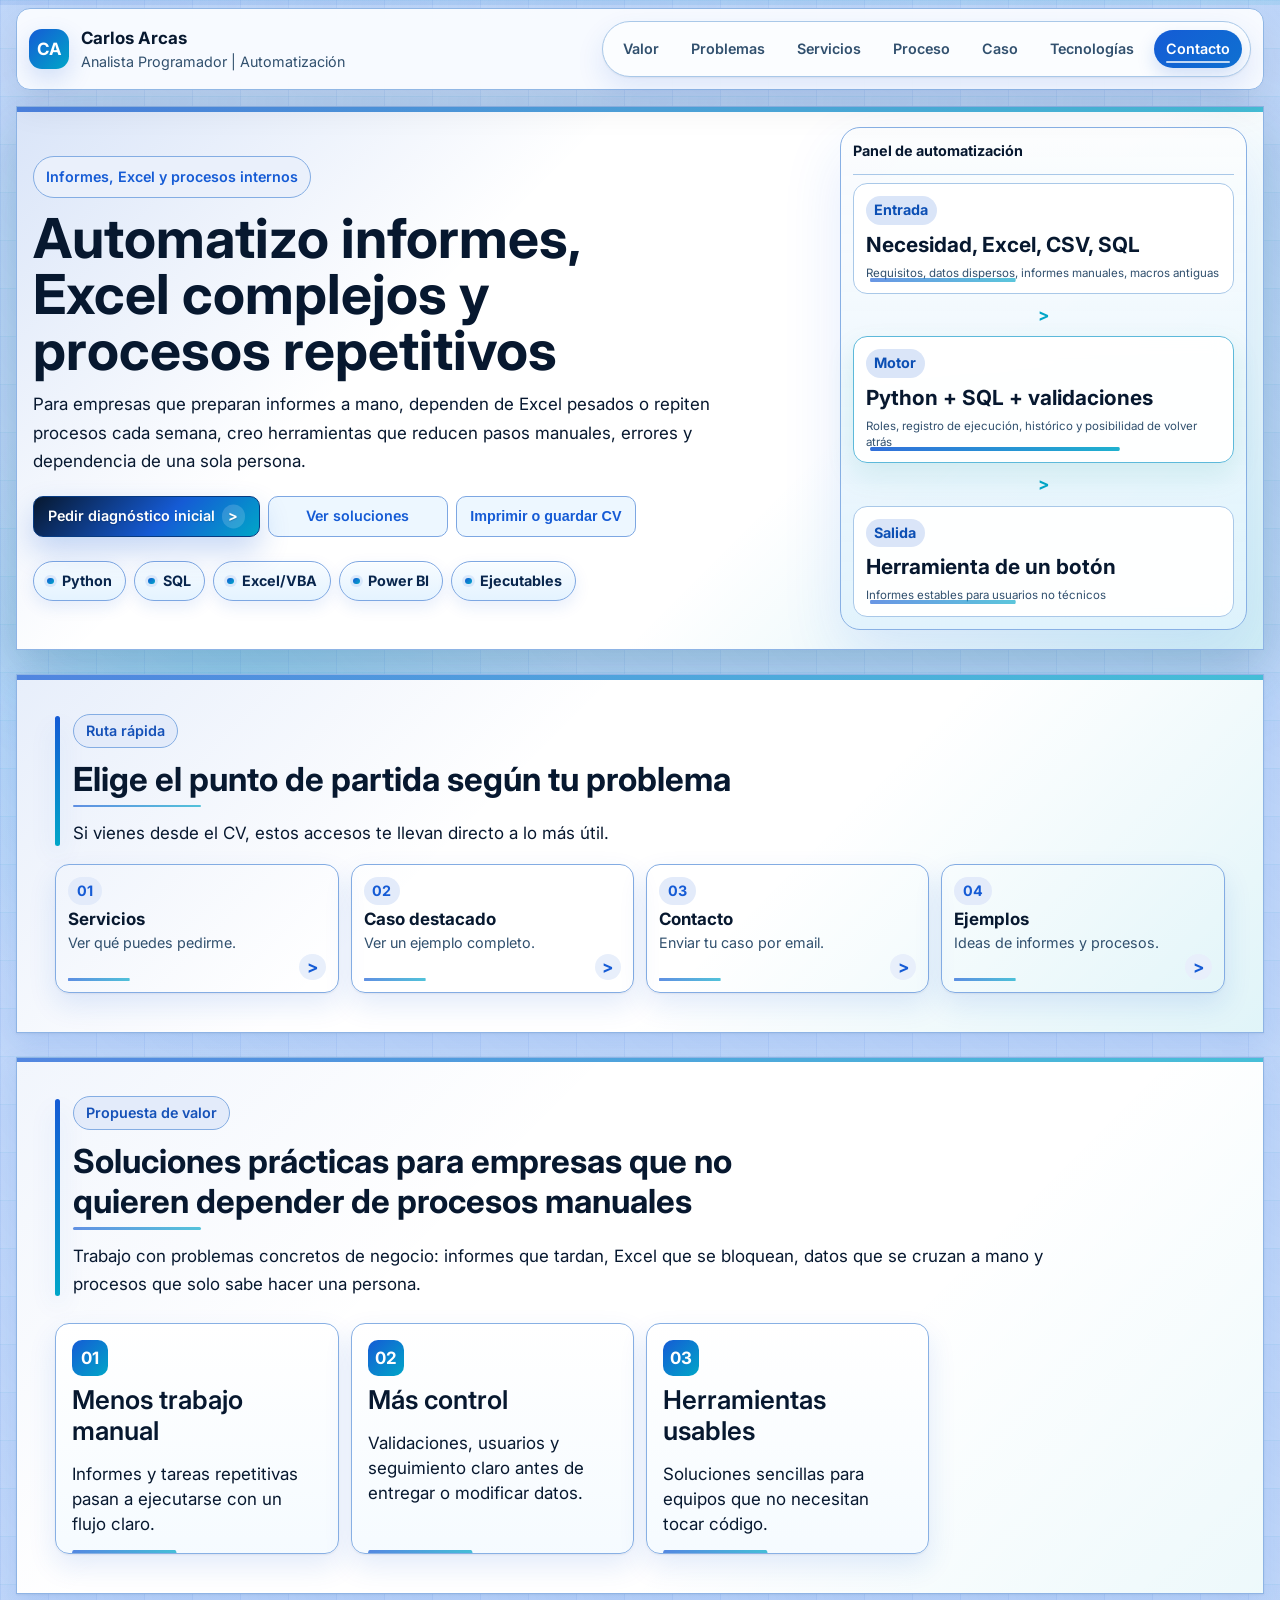
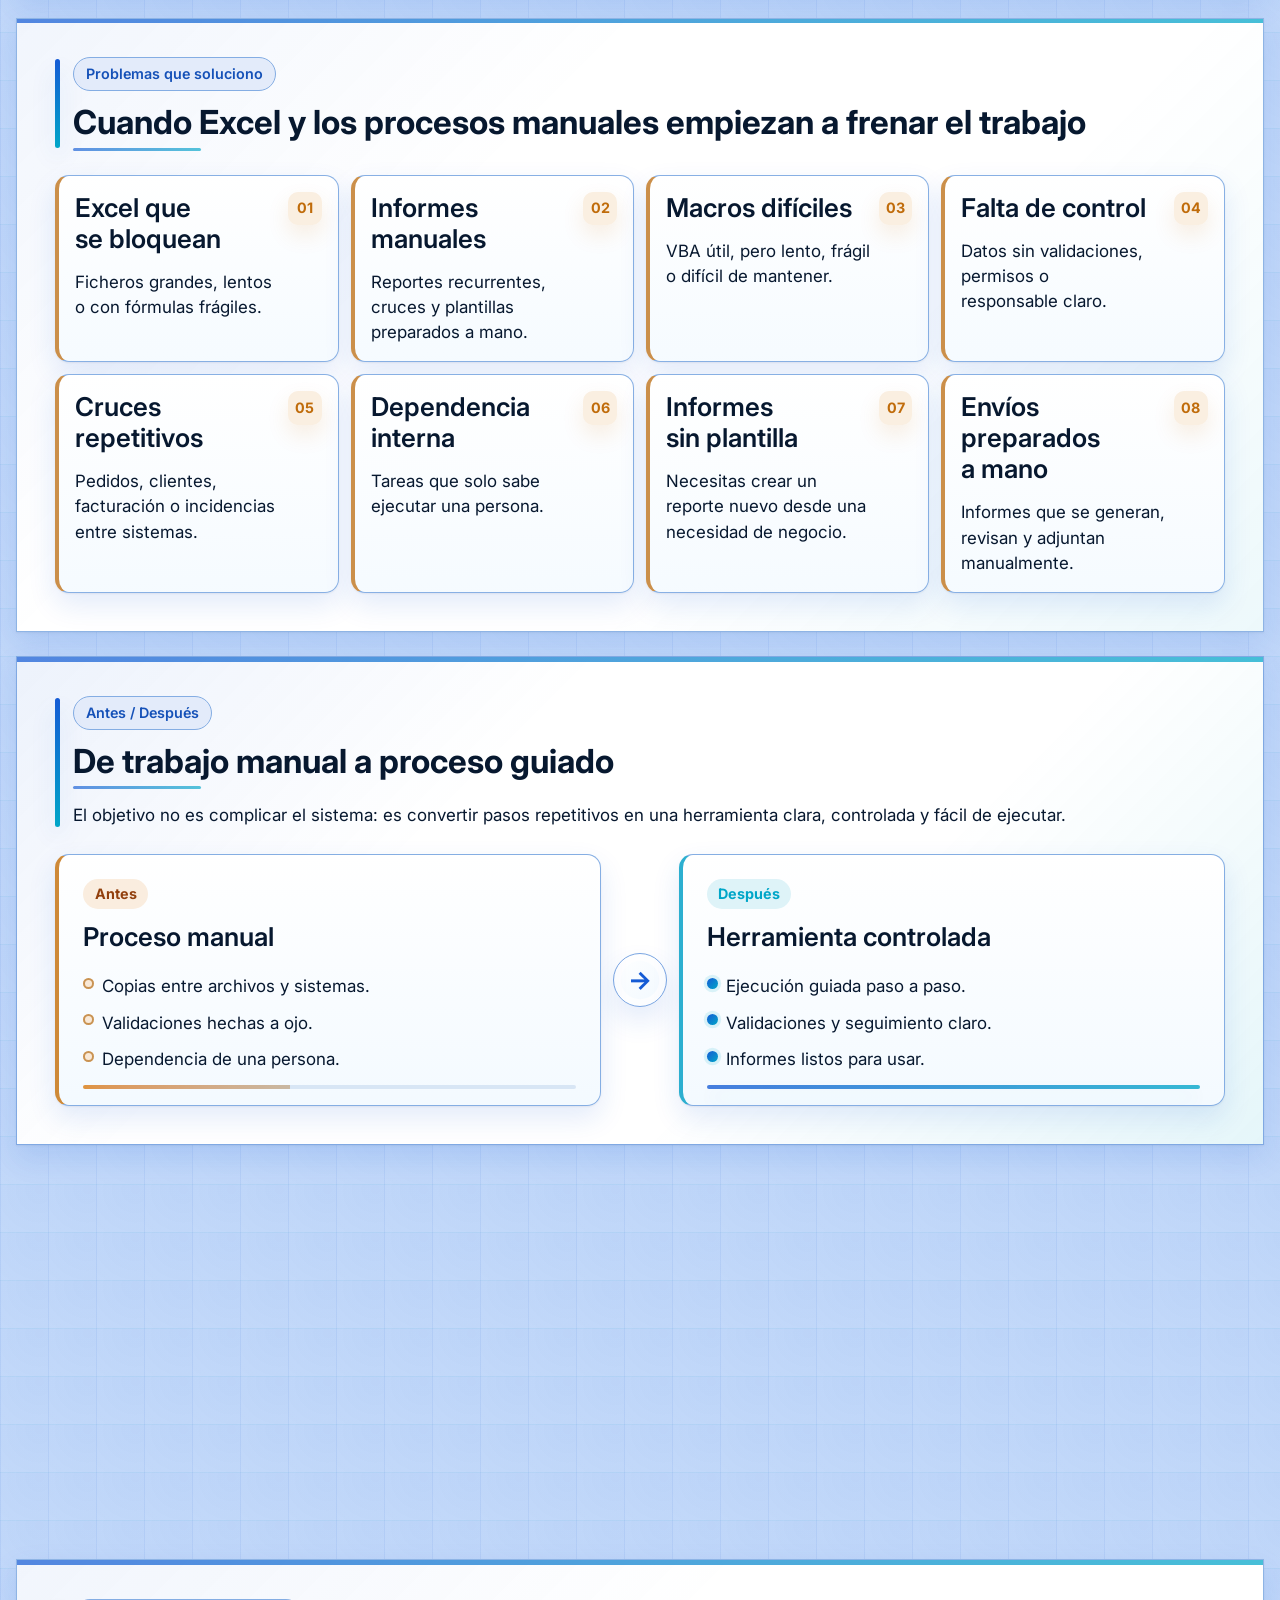
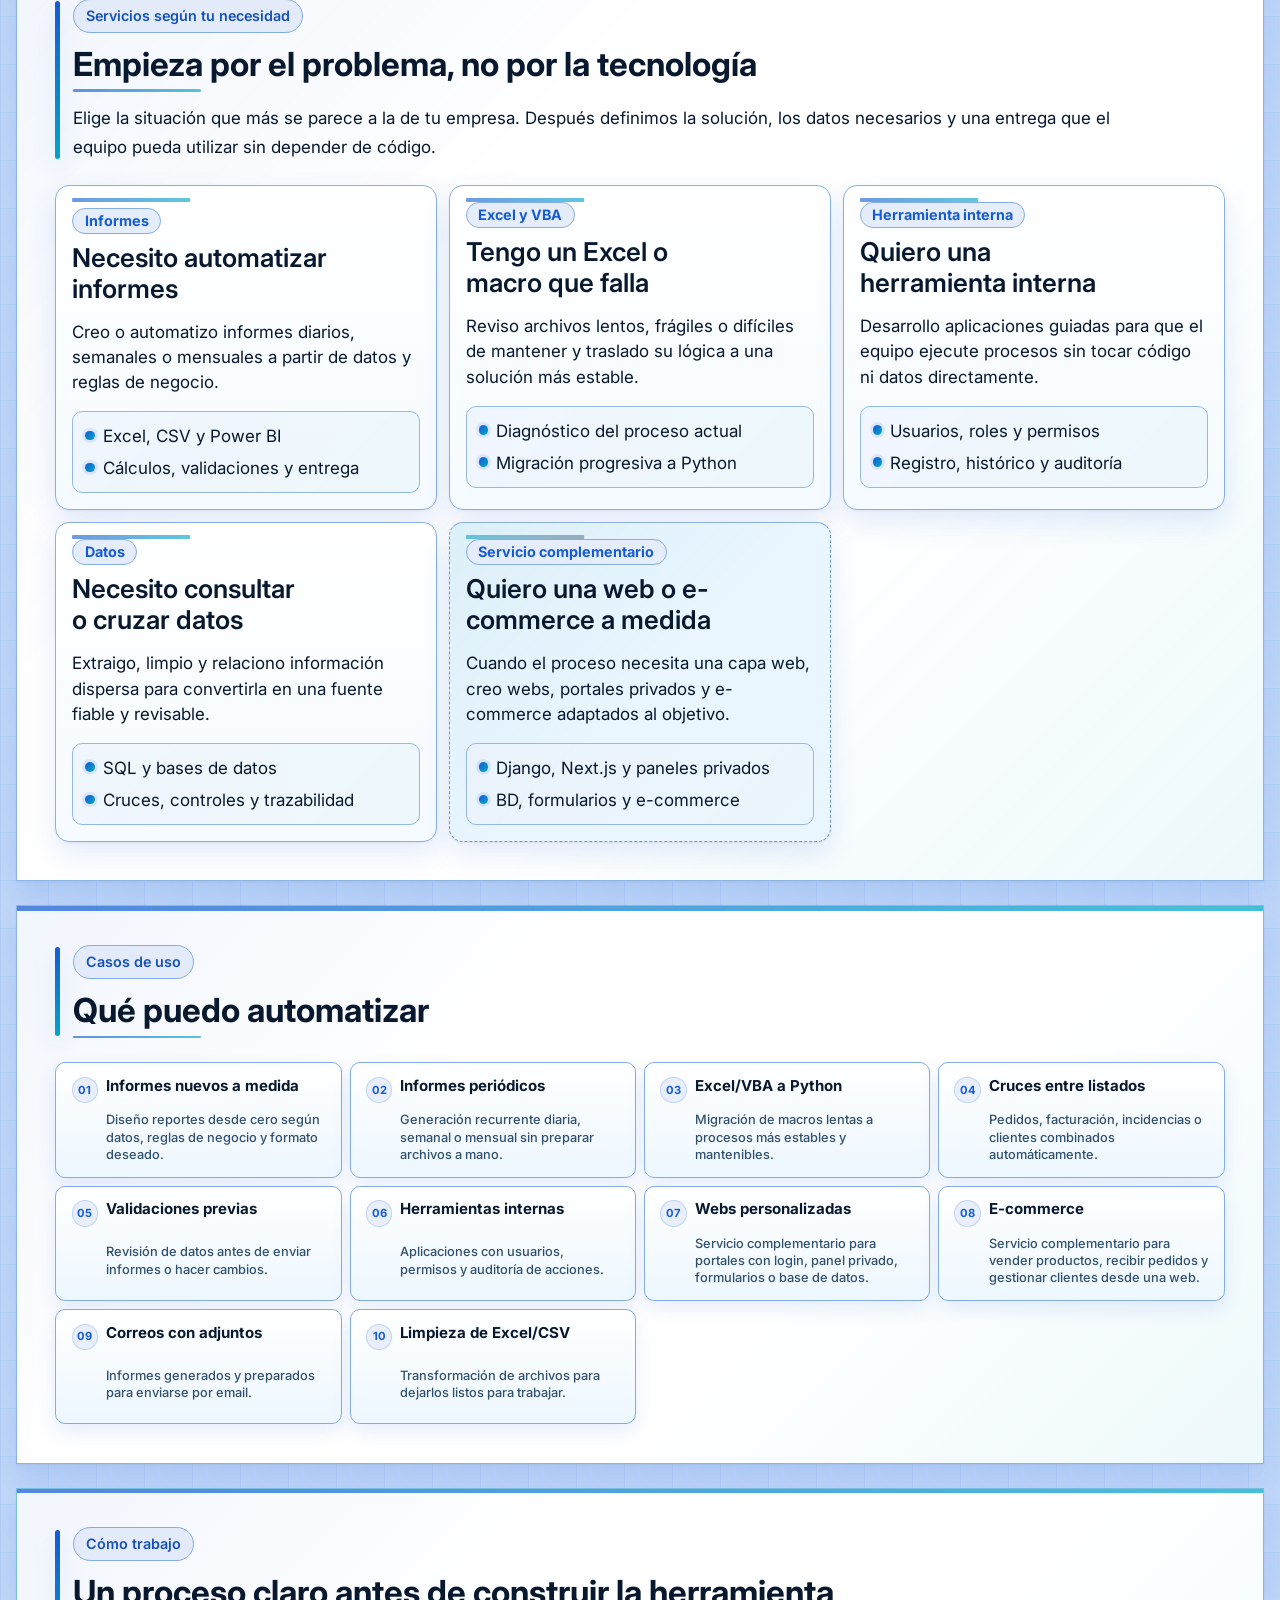
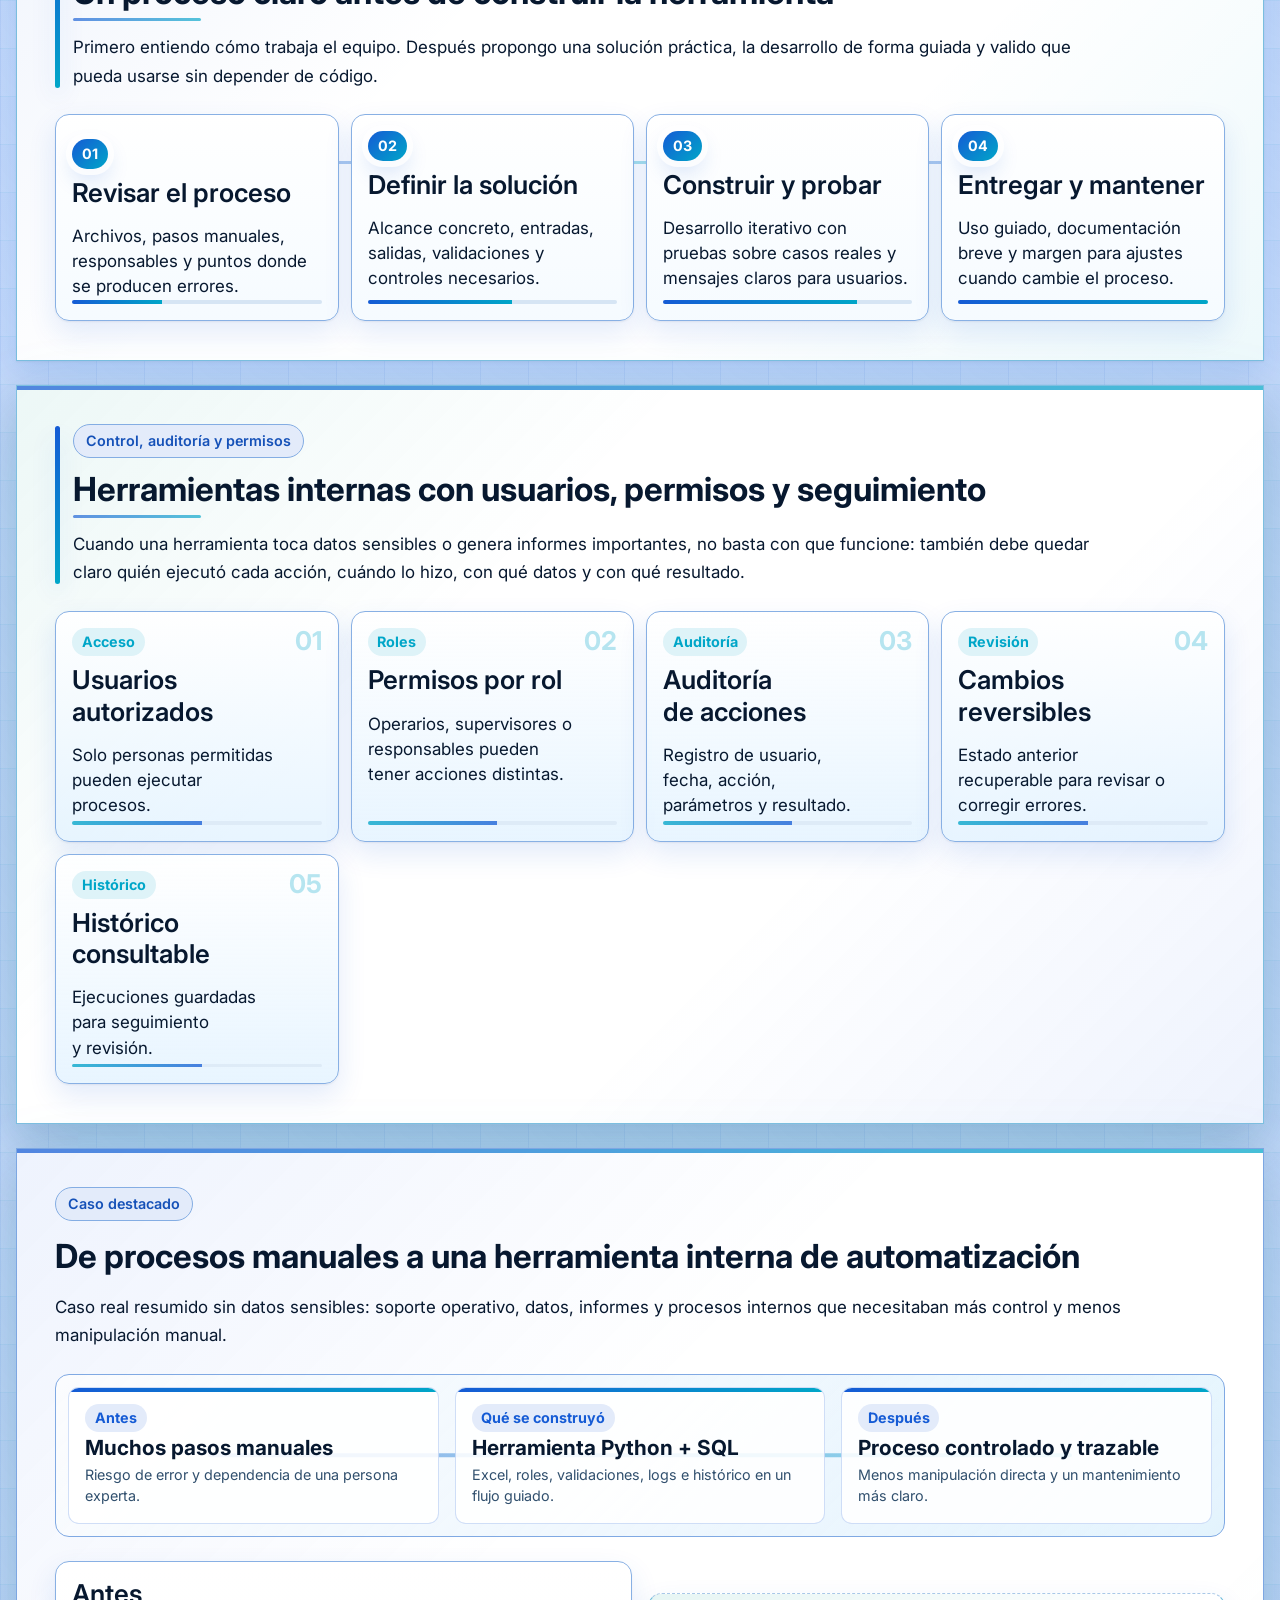
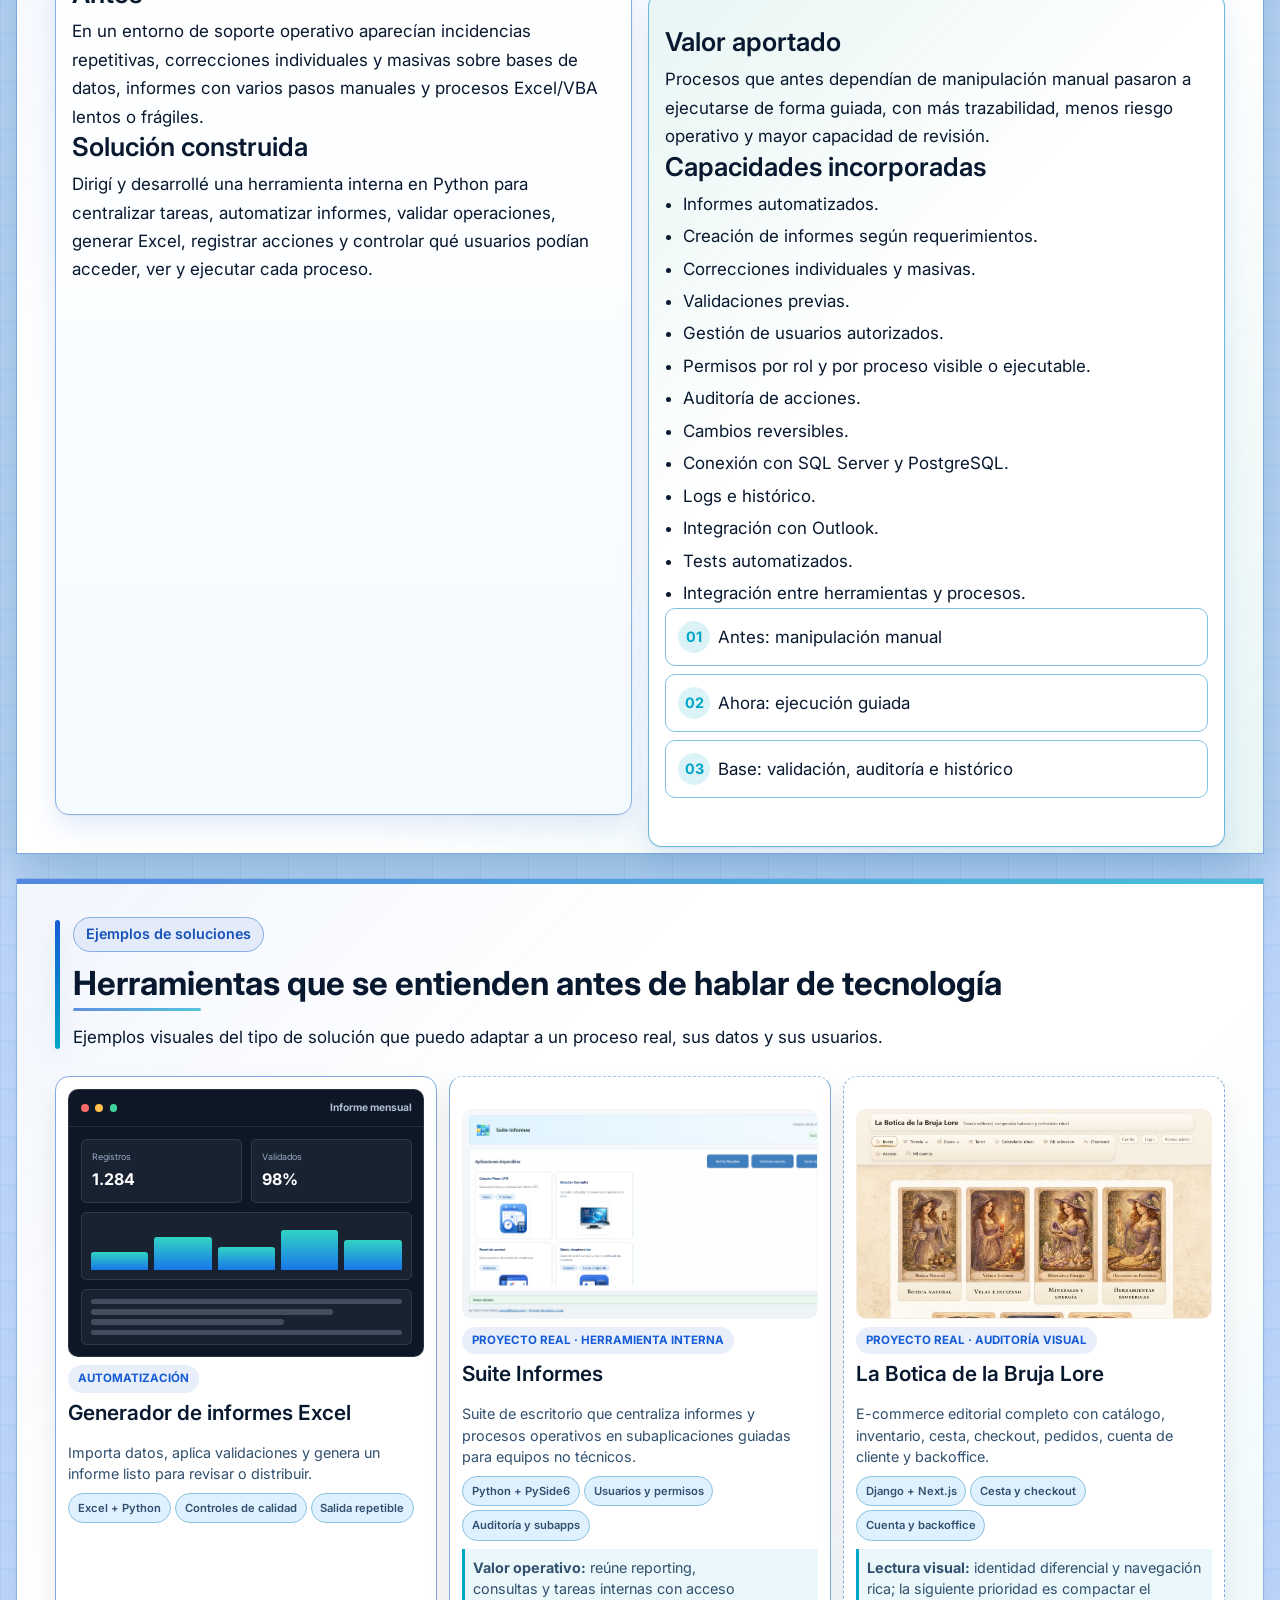
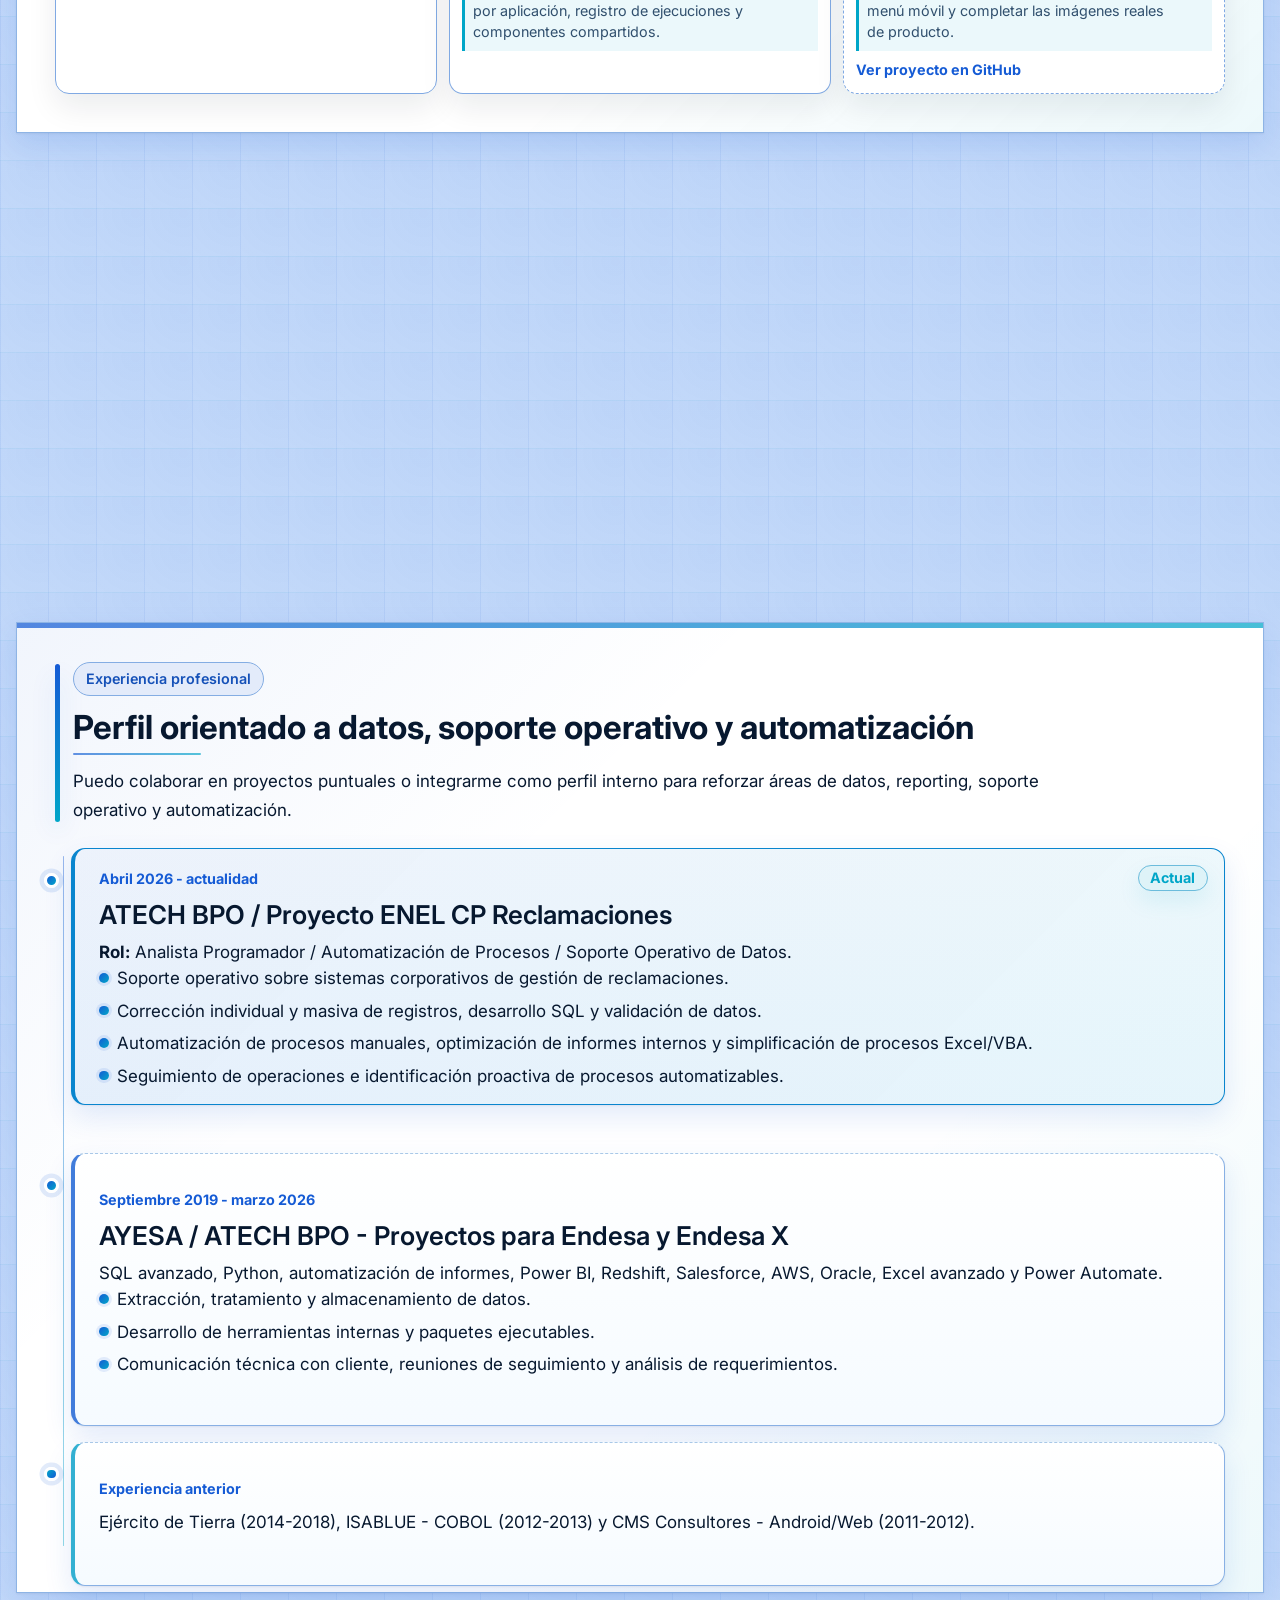
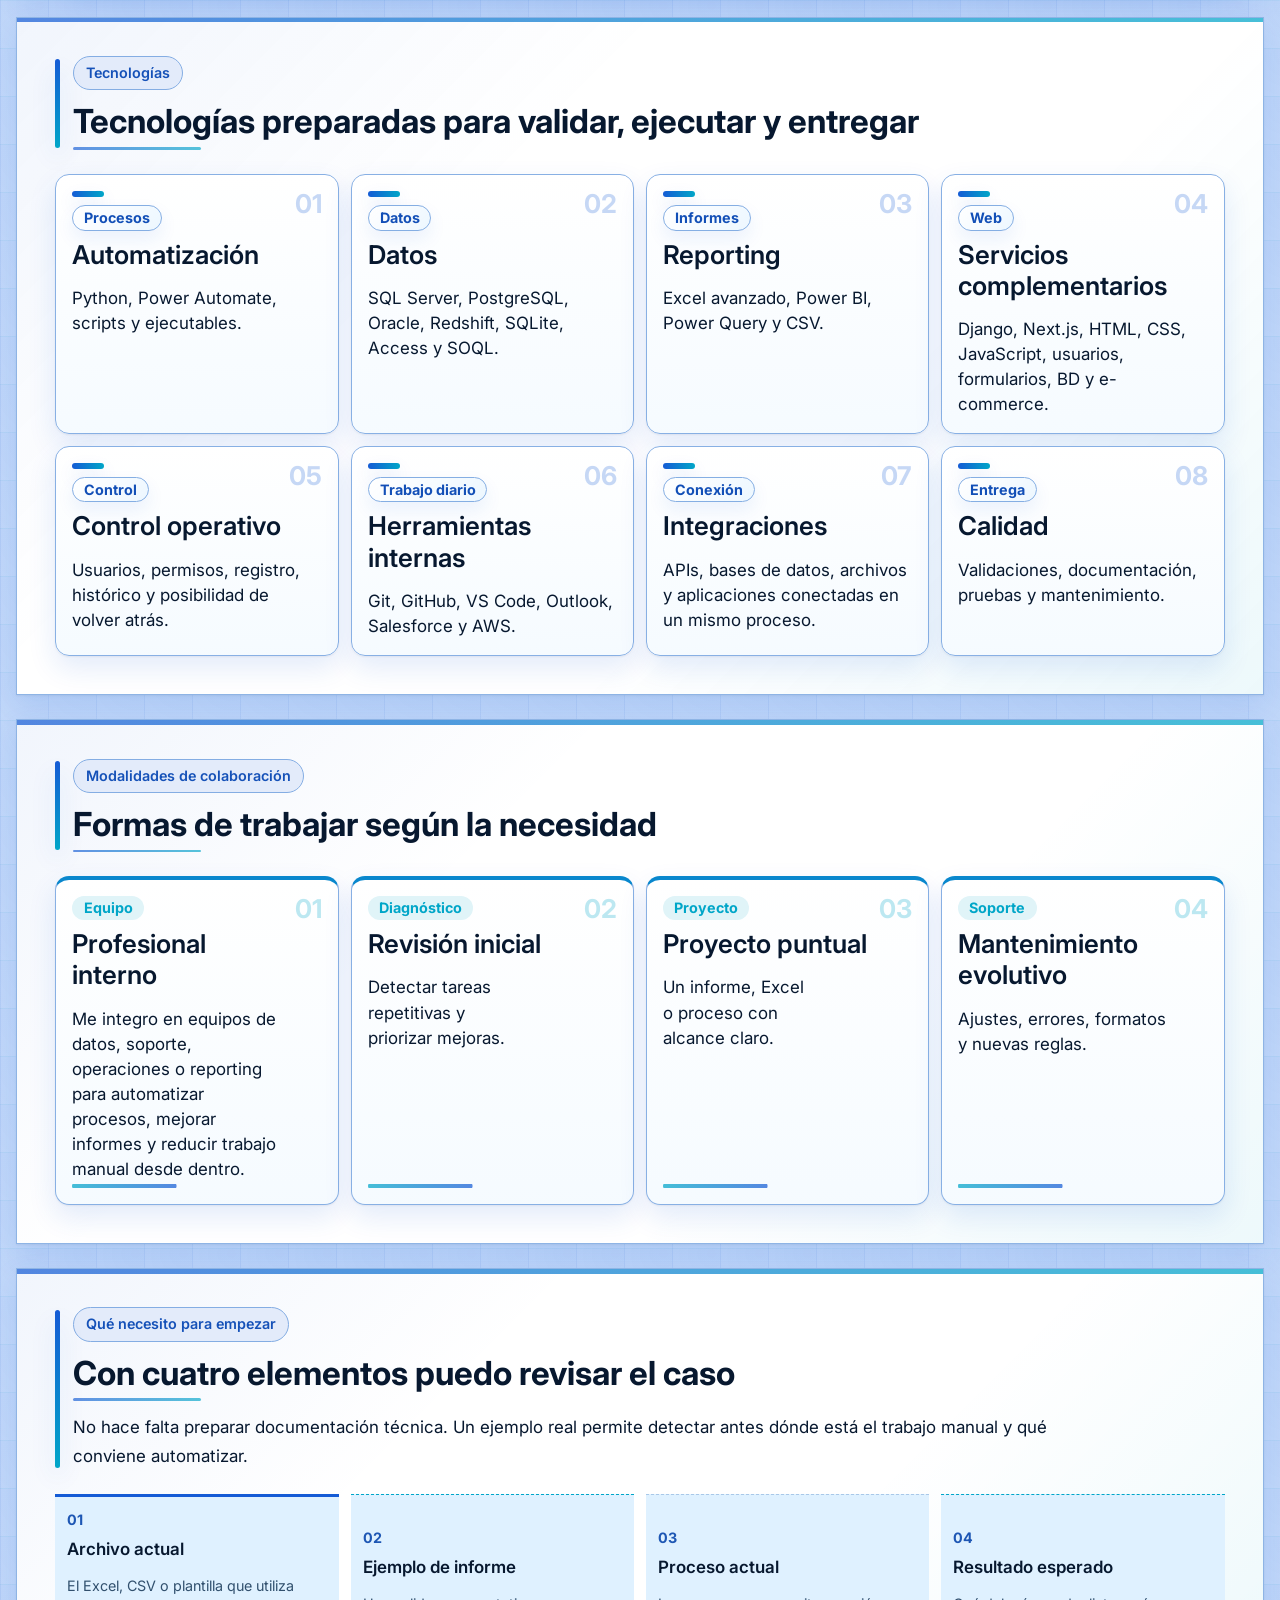
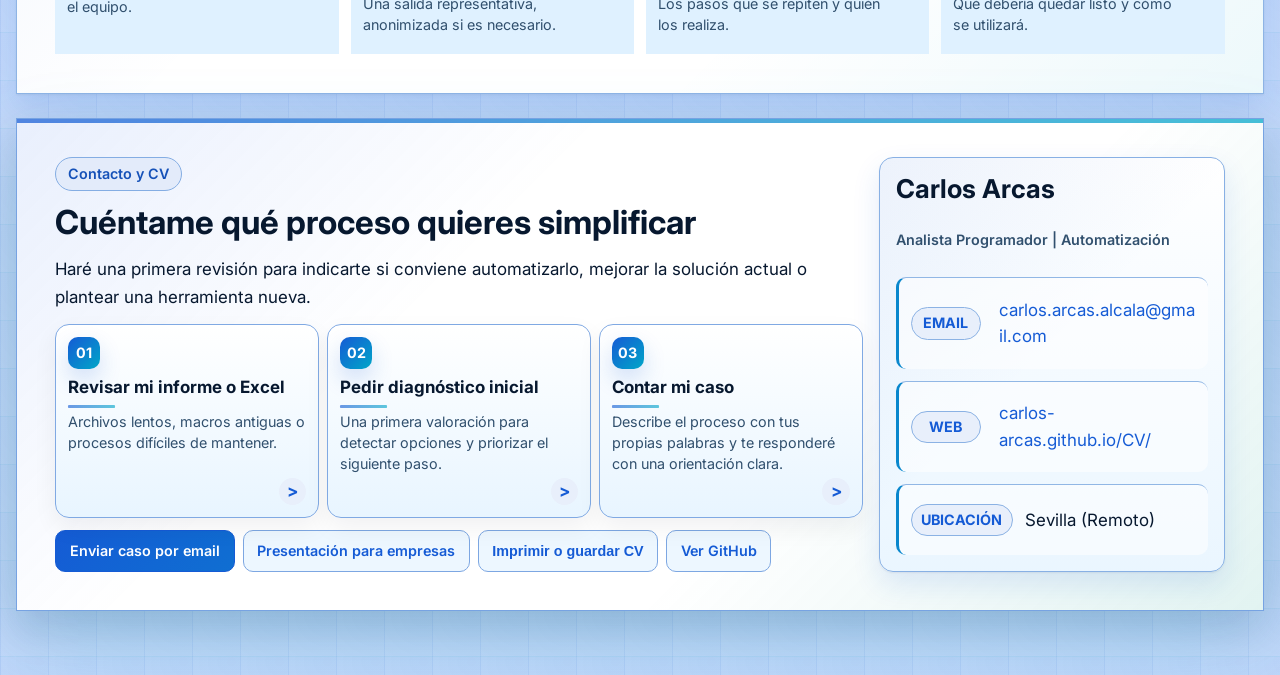
==== commit 72ccd3ac: "fix: aclarar accion de imprimir o guardar CV" ====
--- a/index.html
+++ b/index.html
@@ -125,7 +125,7 @@
                 Pedir diagnóstico inicial
               </a>
               <a class="btn btn--ghost hero__cta-secondary" href="#soluciones">Ver soluciones</a>
-              <button class="btn btn--ghost hero__cta-secondary" type="button" onclick="window.print()">Descargar CV</button>
+              <button class="btn btn--ghost hero__cta-secondary" type="button" onclick="window.print()">Imprimir o guardar CV</button>
             </div>
             <ul class="trust-strip" aria-label="Especialidades principales">
               <li>Python</li>
@@ -649,7 +649,7 @@
             <div class="btn-group">
               <a class="btn" href="mailto:carlos.arcas.alcala@gmail.com?subject=Quiero%20automatizar%20un%20caso&body=Hola%20Carlos,%0D%0A%0D%0ATe%20cuento%20el%20caso:%0D%0A-%20Proceso%20o%20informe:%0D%0A-%20Frecuencia:%0D%0A-%20Archivos%20o%20sistemas%20implicados:%0D%0A-%20Problema%20principal:%0D%0A">Enviar caso por email</a>
               <a class="btn btn--ghost" href="presentacion.html">Presentación para empresas</a>
-              <button class="btn btn--ghost" type="button" onclick="window.print()">Descargar CV</button>
+              <button class="btn btn--ghost" type="button" onclick="window.print()">Imprimir o guardar CV</button>
               <a class="btn btn--ghost" href="https://github.com/carlos-arcas/CV" target="_blank" rel="noopener">Ver GitHub</a>
             </div>
           </div>
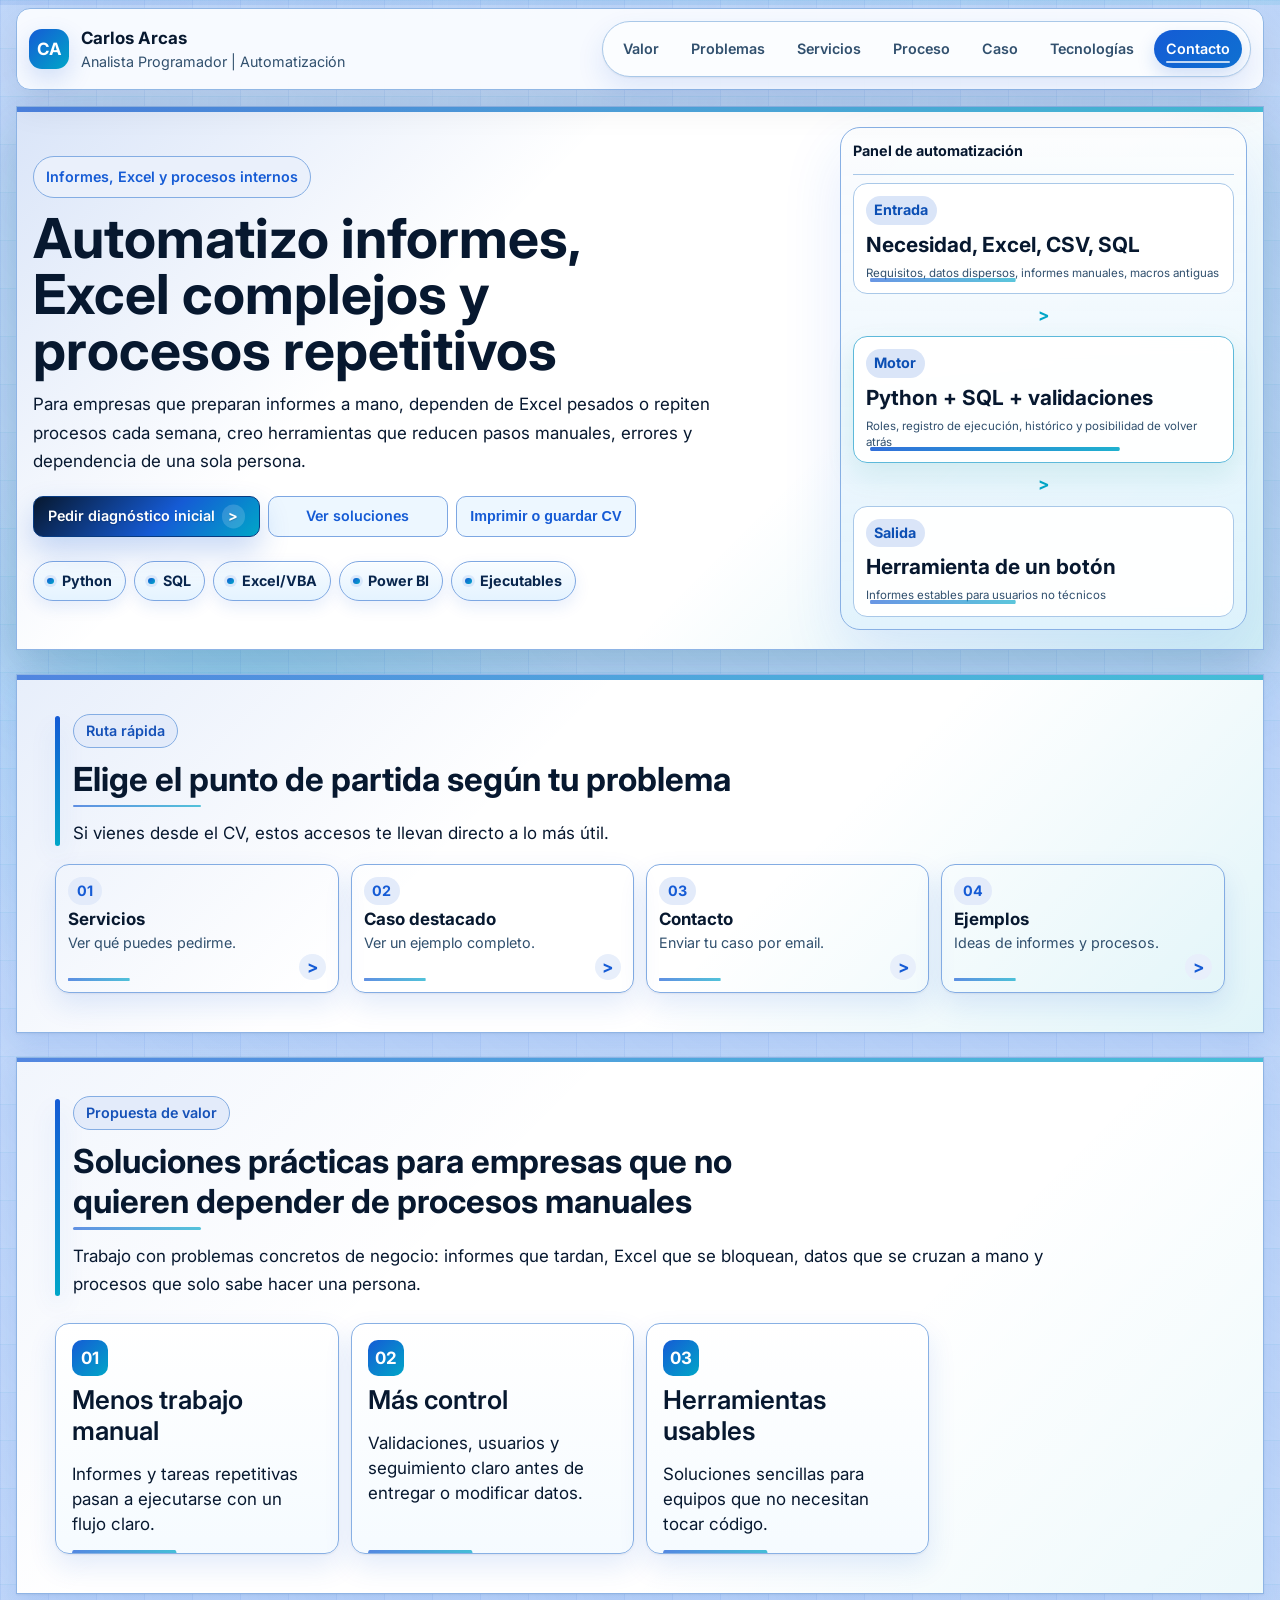
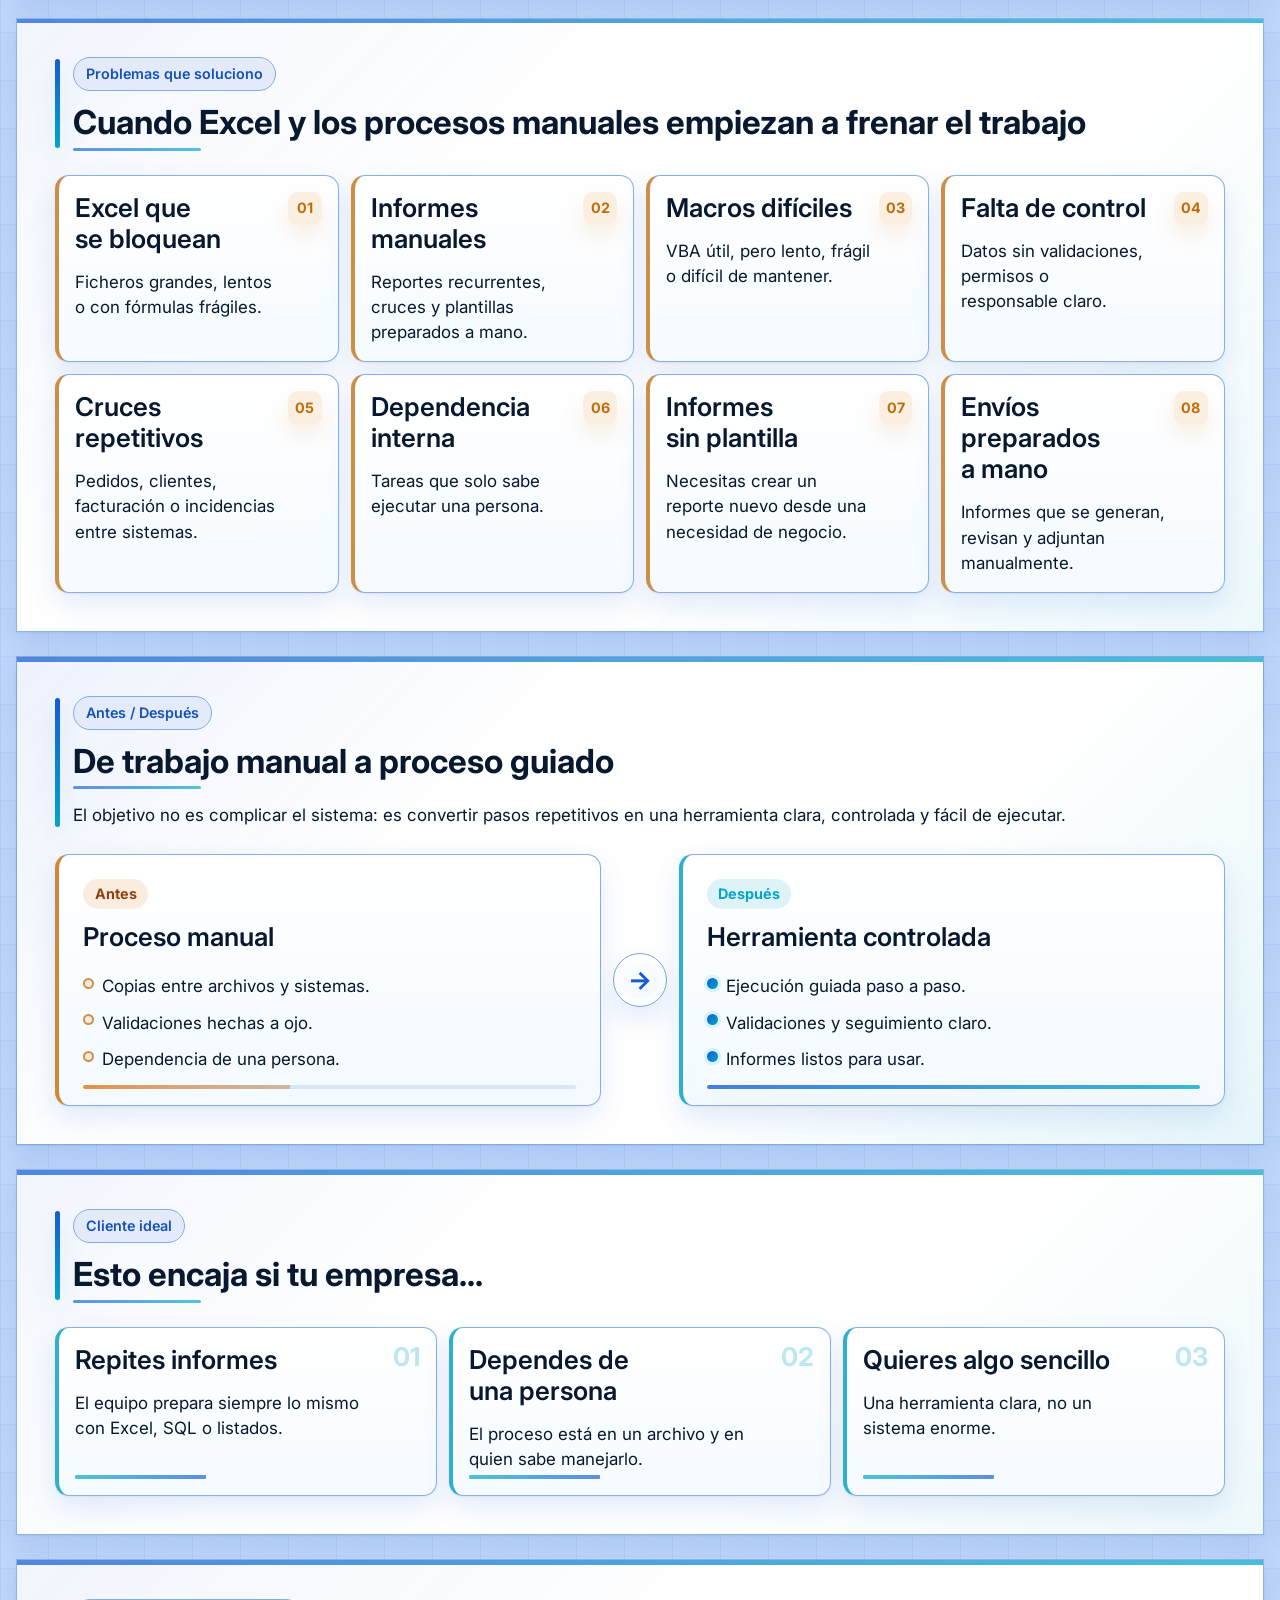
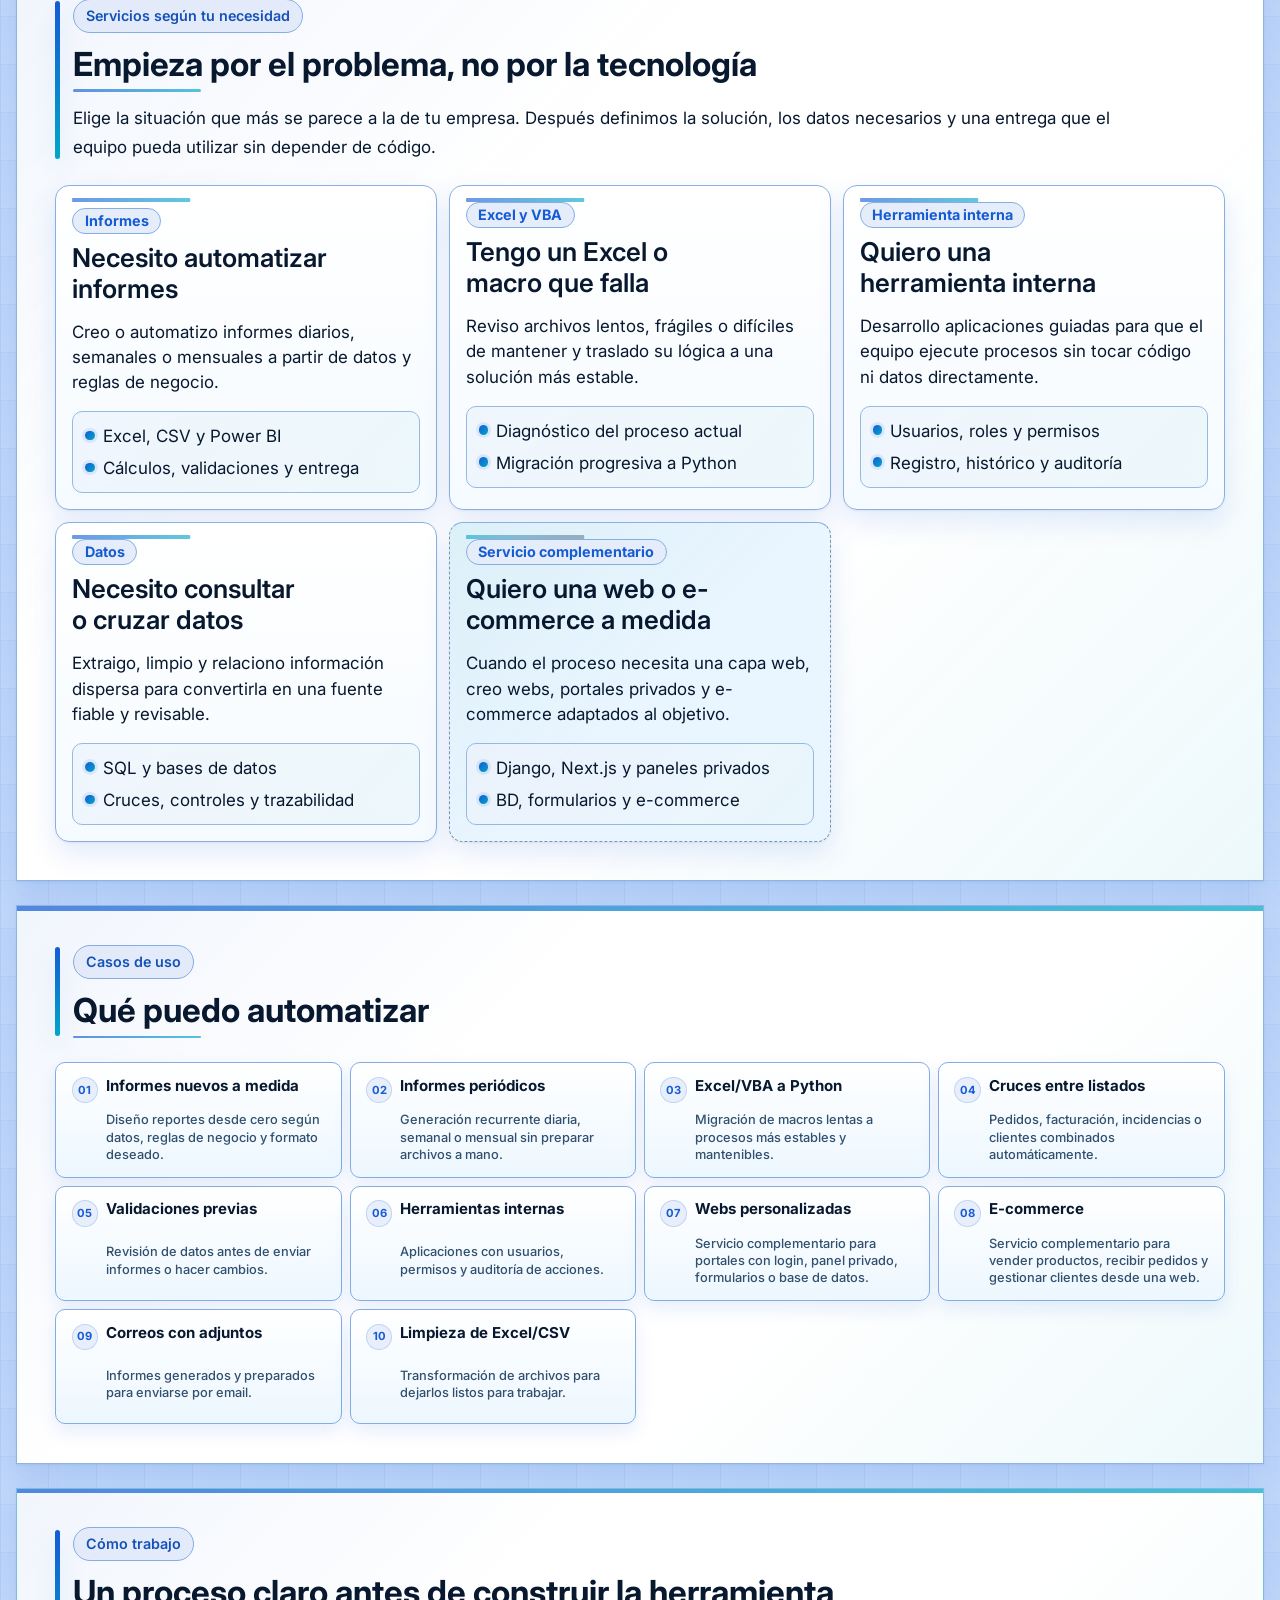
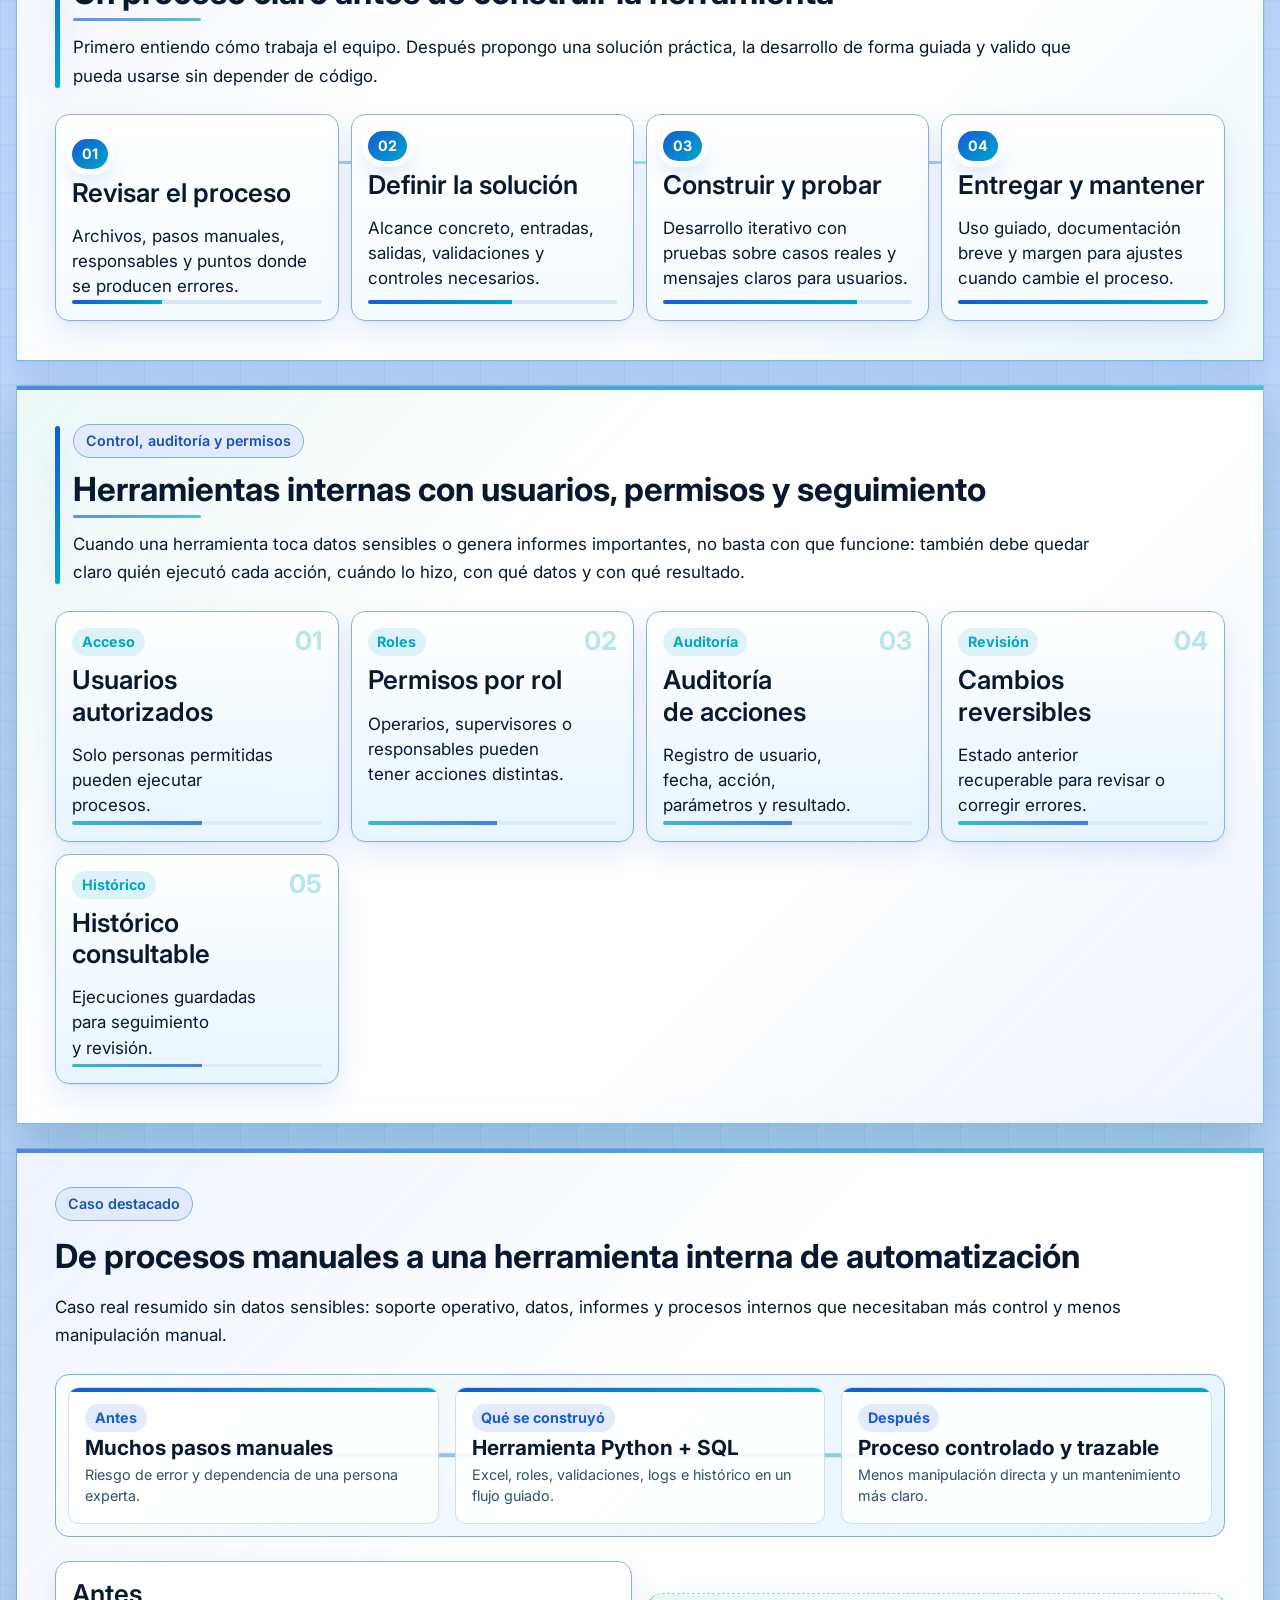
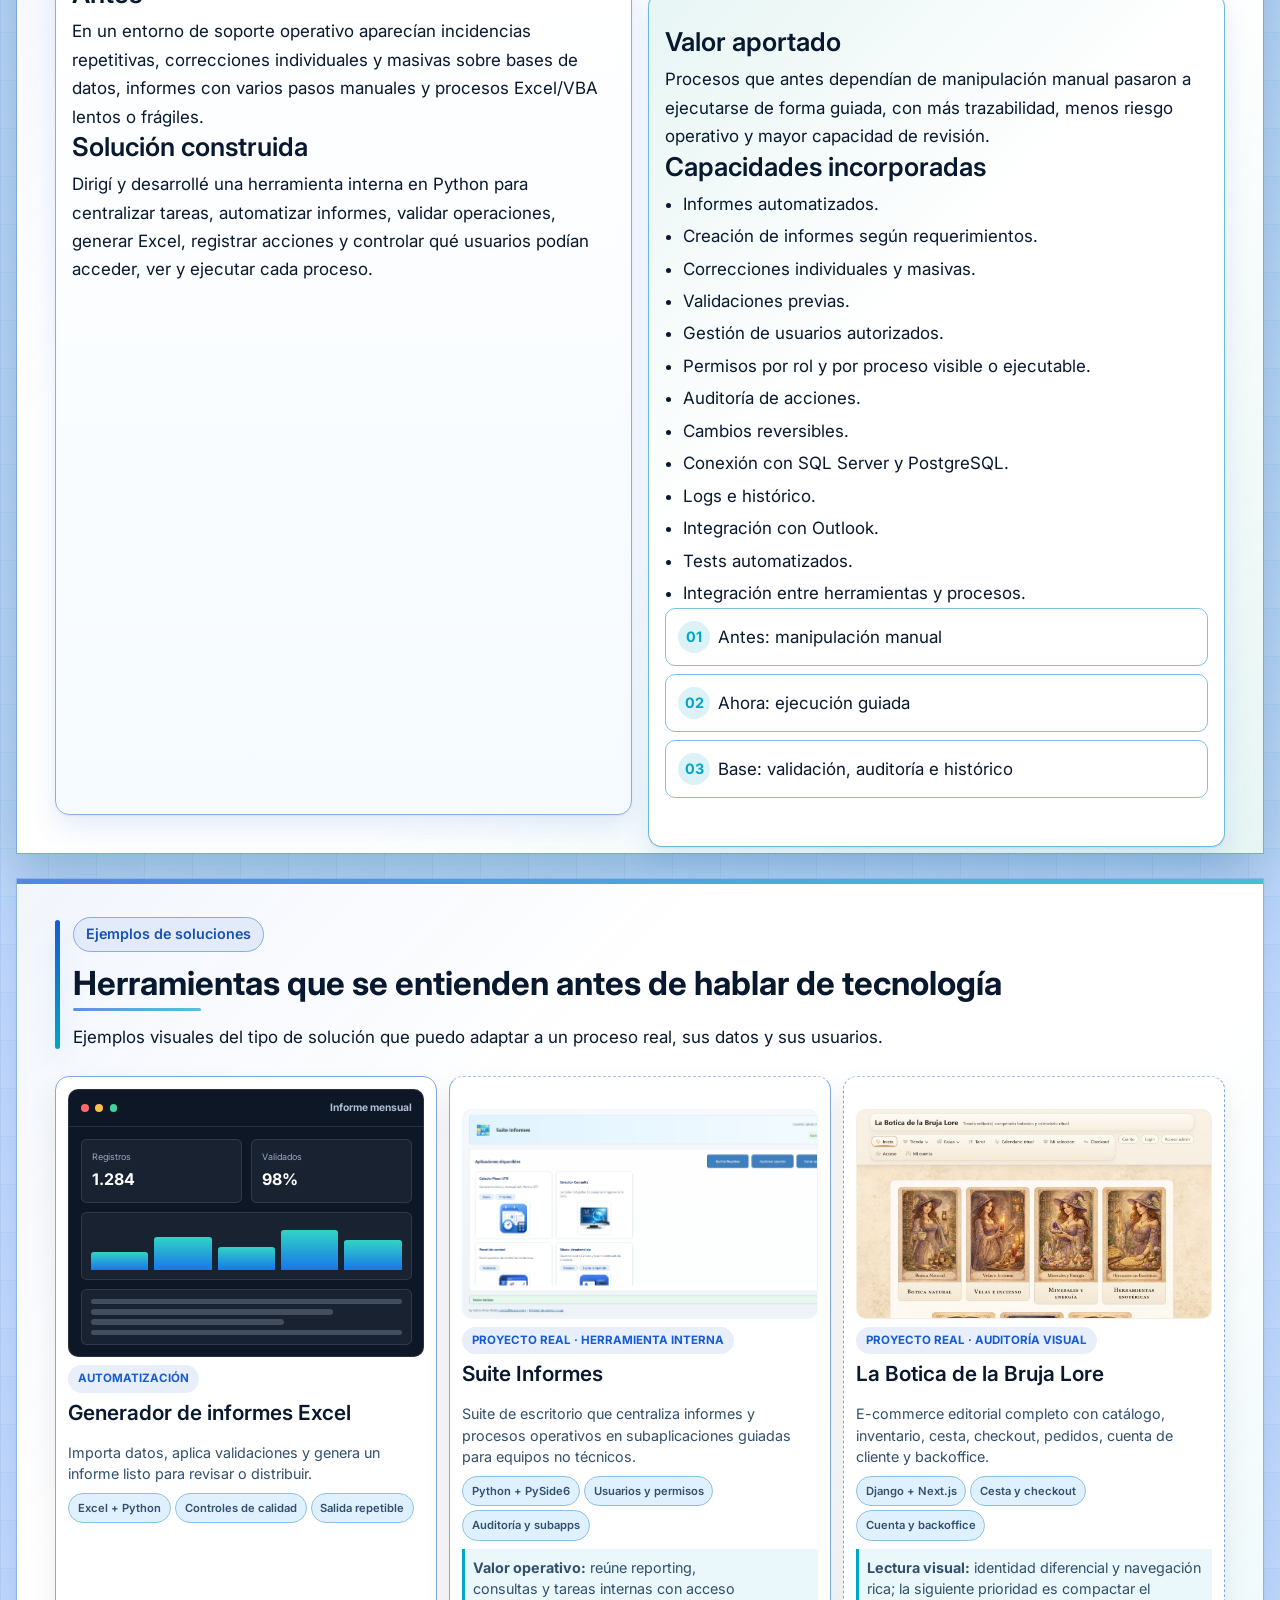
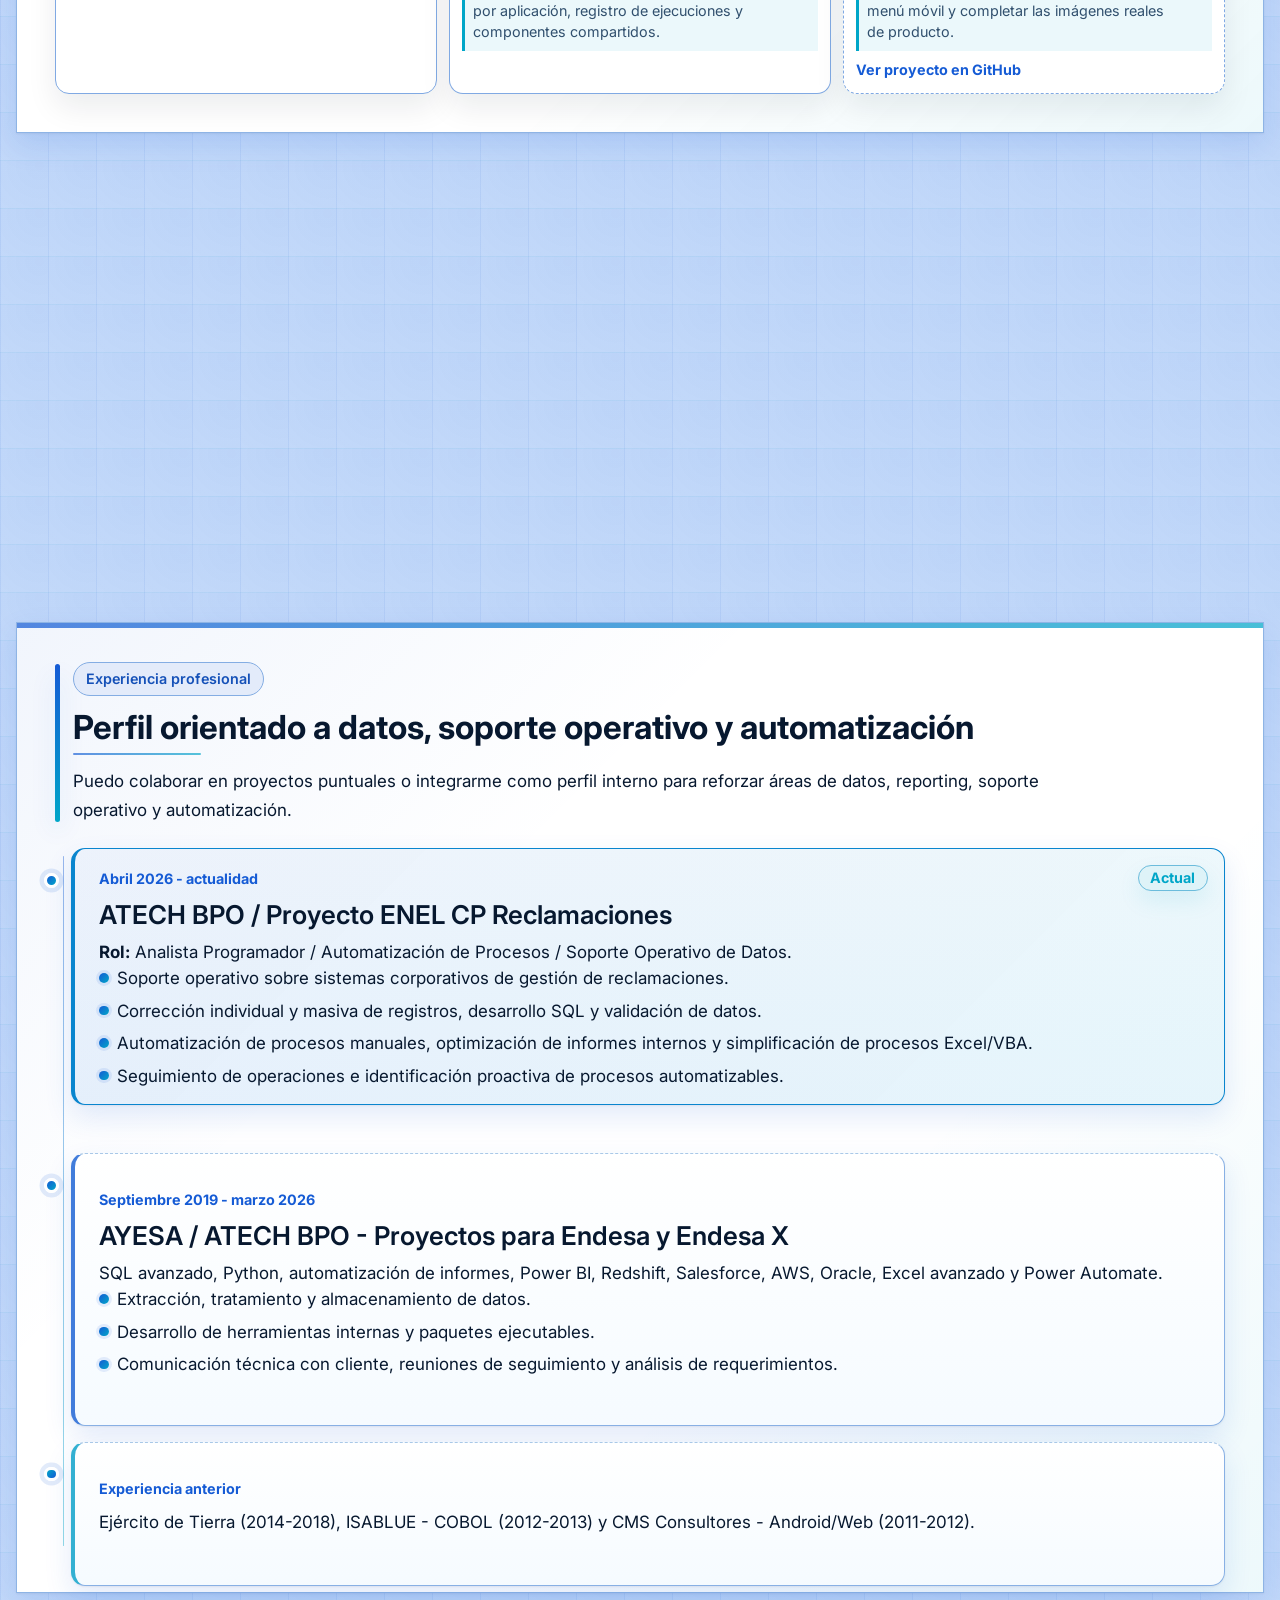
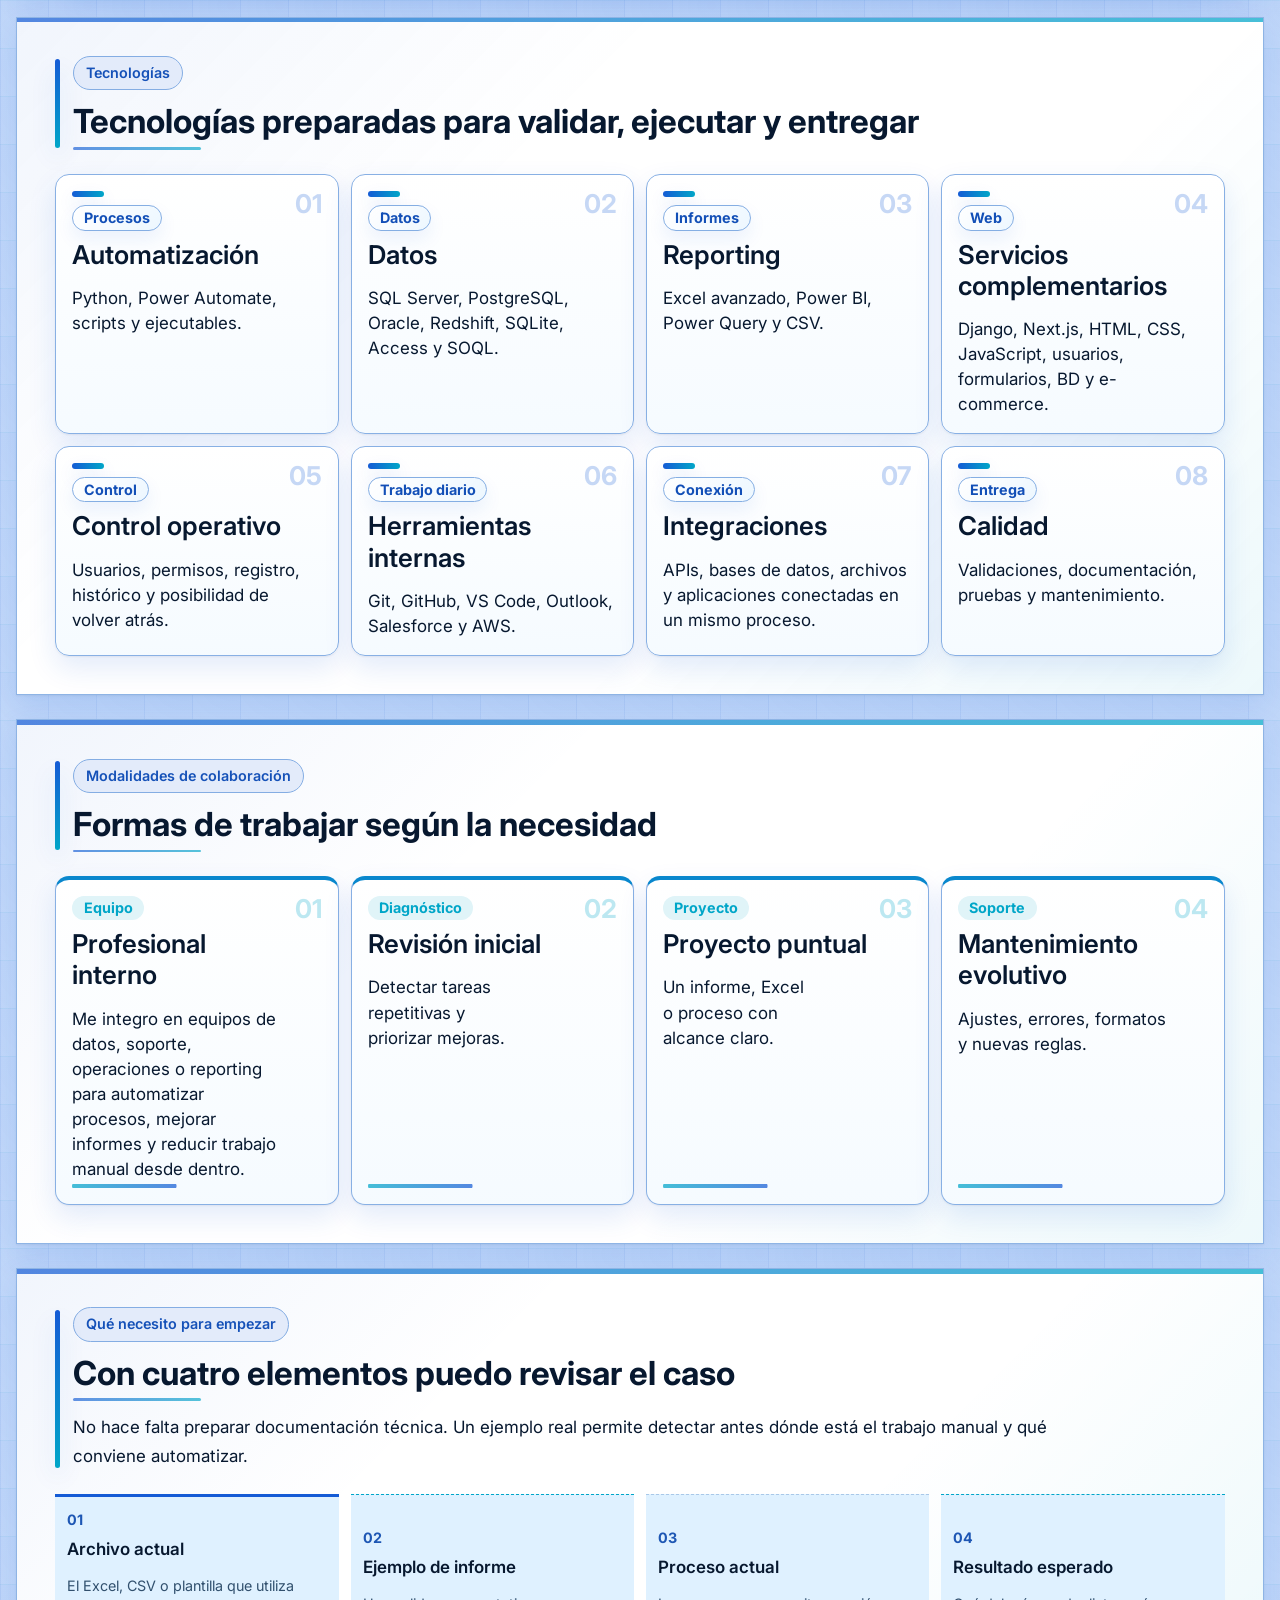
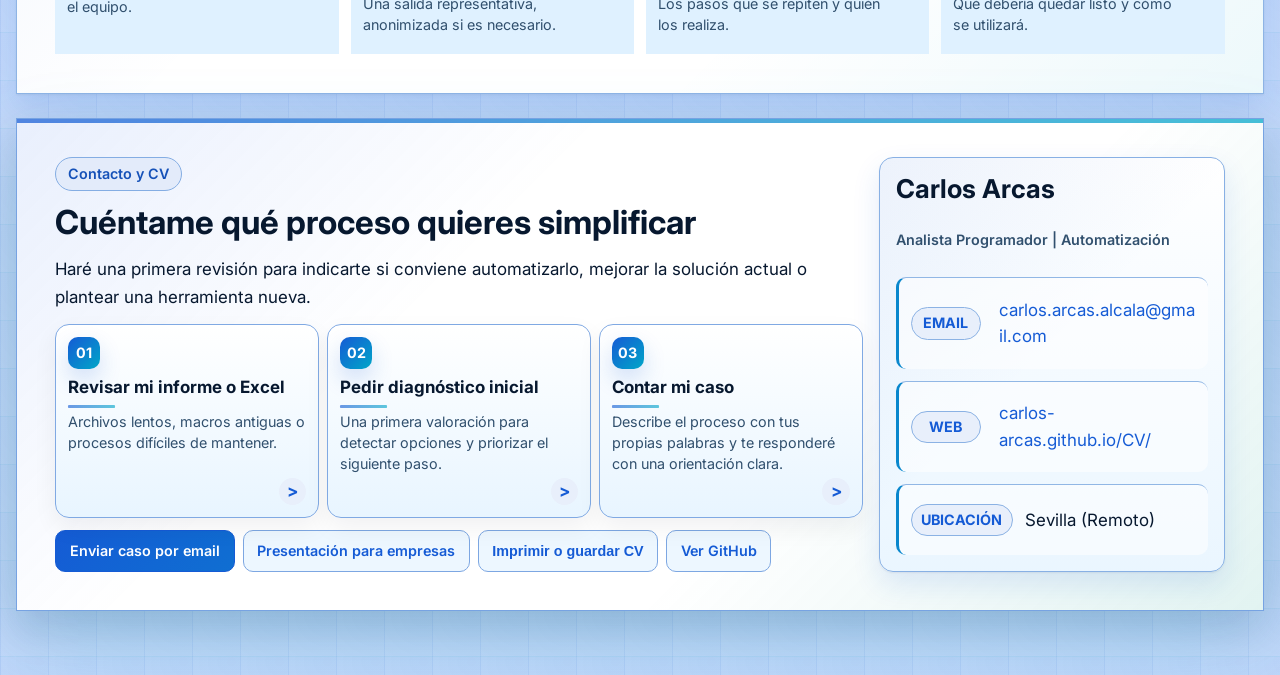
==== commit cbbd7ebe: "fix: mejorar experiencia movil de la web principal" ====
--- a/index.html
+++ b/index.html
@@ -49,7 +49,7 @@
       href="https://fonts.googleapis.com/css2?family=Inter:wght@400;500;600;700;800&display=swap"
     />
     <link rel="icon" href="assets/img/favicon.svg" type="image/svg+xml" />
-    <link rel="stylesheet" href="assets/css/styles.css" />
+    <link rel="stylesheet" href="assets/css/styles.css?v=20260715-mobile2" />
     <script type="application/ld+json">
       {
         "@context": "https://schema.org",
--- a/assets/css/styles.css
+++ b/assets/css/styles.css
@@ -3000,15 +3000,15 @@
 
     .cv__main {
       gap: var(--space-4);
-      padding-block: var(--space-4) 6.5rem;
+      padding-block: var(--space-2) 6.5rem;
     }
 
     .site-topbar {
       position: static;
-      align-items: flex-start;
-      flex-direction: column;
-      gap: var(--space-2);
-      padding: var(--space-2);
+      align-items: center;
+      flex-direction: row;
+      gap: 0;
+      padding: 0.65rem 0.75rem;
     }
 
     .brand {
@@ -3026,15 +3026,7 @@
     }
 
     .site-nav {
-      width: 100%;
-      border-radius: 999px;
-      align-self: stretch;
-      flex-wrap: nowrap;
-      overflow-x: auto;
-      scroll-snap-type: x proximity;
-      padding: 0.35rem;
-      -webkit-mask-image: linear-gradient(90deg, transparent 0, #000 1rem, #000 calc(100% - 1rem), transparent 100%);
-      mask-image: linear-gradient(90deg, transparent 0, #000 1rem, #000 calc(100% - 1rem), transparent 100%);
+      display: none;
     }
 
     .site-nav a {
@@ -3213,13 +3205,11 @@
 
     .trust-strip {
       display: flex;
-      flex-wrap: nowrap;
-      overflow-x: auto;
-      overscroll-behavior-inline: contain;
-      scrollbar-width: none;
+      flex-wrap: wrap;
+      overflow: visible;
       padding-block-start: var(--space-2);
-      -webkit-mask-image: linear-gradient(90deg, transparent 0, #000 0.8rem, #000 calc(100% - 0.8rem), transparent 100%);
-      mask-image: linear-gradient(90deg, transparent 0, #000 0.8rem, #000 calc(100% - 0.8rem), transparent 100%);
+      -webkit-mask-image: none;
+      mask-image: none;
     }
 
     .trust-strip::-webkit-scrollbar {
@@ -3239,6 +3229,10 @@
     .quick-path-section,
     .quick-path-grid {
       grid-template-columns: 1fr;
+    }
+
+    .quick-path-section {
+      display: none;
     }
 
     .quick-path-grid {
@@ -3451,8 +3445,7 @@
 
     .tech-grid article {
       min-block-size: 8.2rem;
-      padding: var(--space-3);
-      padding-top: var(--space-3);
+      padding: 0.85rem 0.75rem;
     }
 
     .tech-grid article::before {
@@ -3471,8 +3464,11 @@
     }
 
     .tech-grid article h3 {
-      font-size: var(--font-size-0);
-      line-height: 1.16;
+      overflow-wrap: normal;
+      word-break: normal;
+      hyphens: none;
+      font-size: clamp(0.88rem, 3.8vw, var(--font-size-0));
+      line-height: 1.14;
     }
 
     .tech-grid article p {
@@ -3833,6 +3829,23 @@
 
     .mobile-actionbar {
       display: grid;
+    }
+  }
+
+  @media (max-width: 22rem) {
+    .tech-grid,
+    .collab-grid,
+    .proof-grid,
+    .process-grid,
+    .impact-panel .feature-list {
+      grid-template-columns: 1fr;
+    }
+
+    .tech-grid article,
+    .collab-card,
+    .proof-card,
+    .process-card {
+      min-block-size: 0;
     }
   }
 
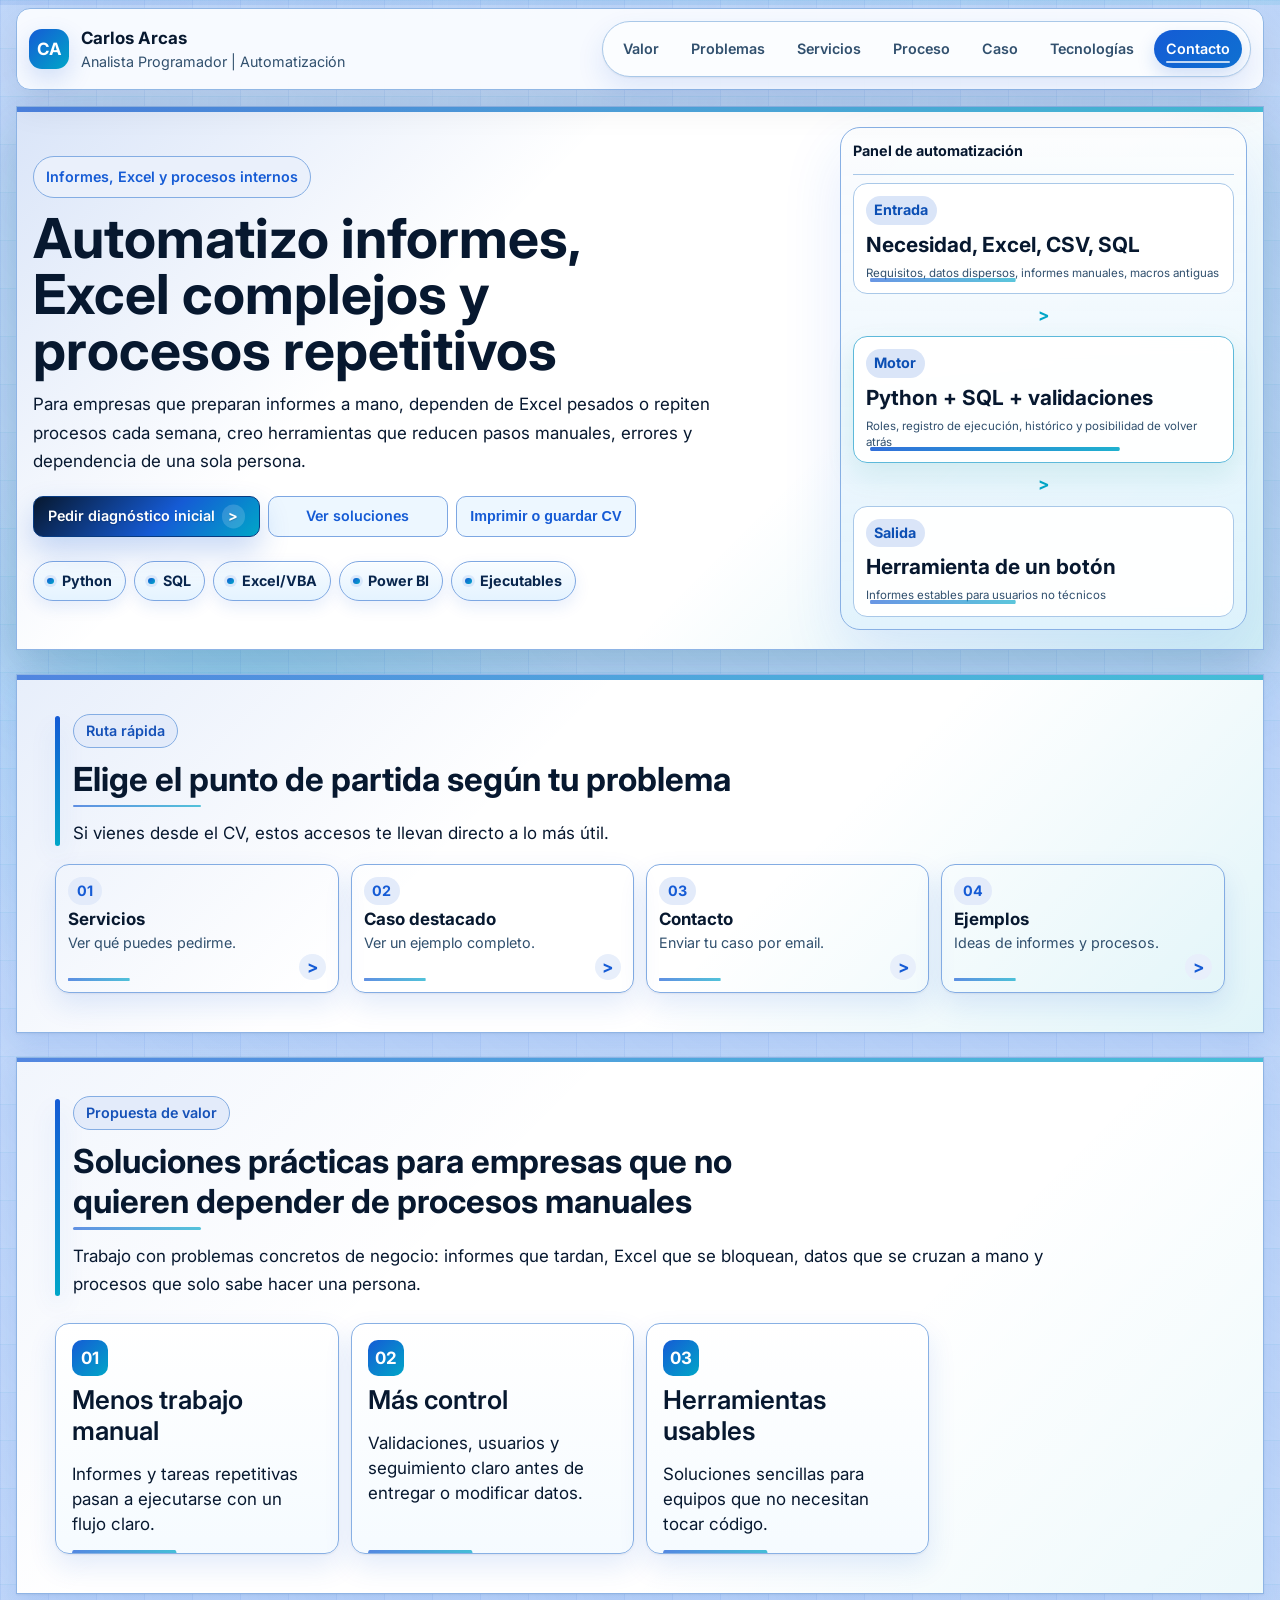
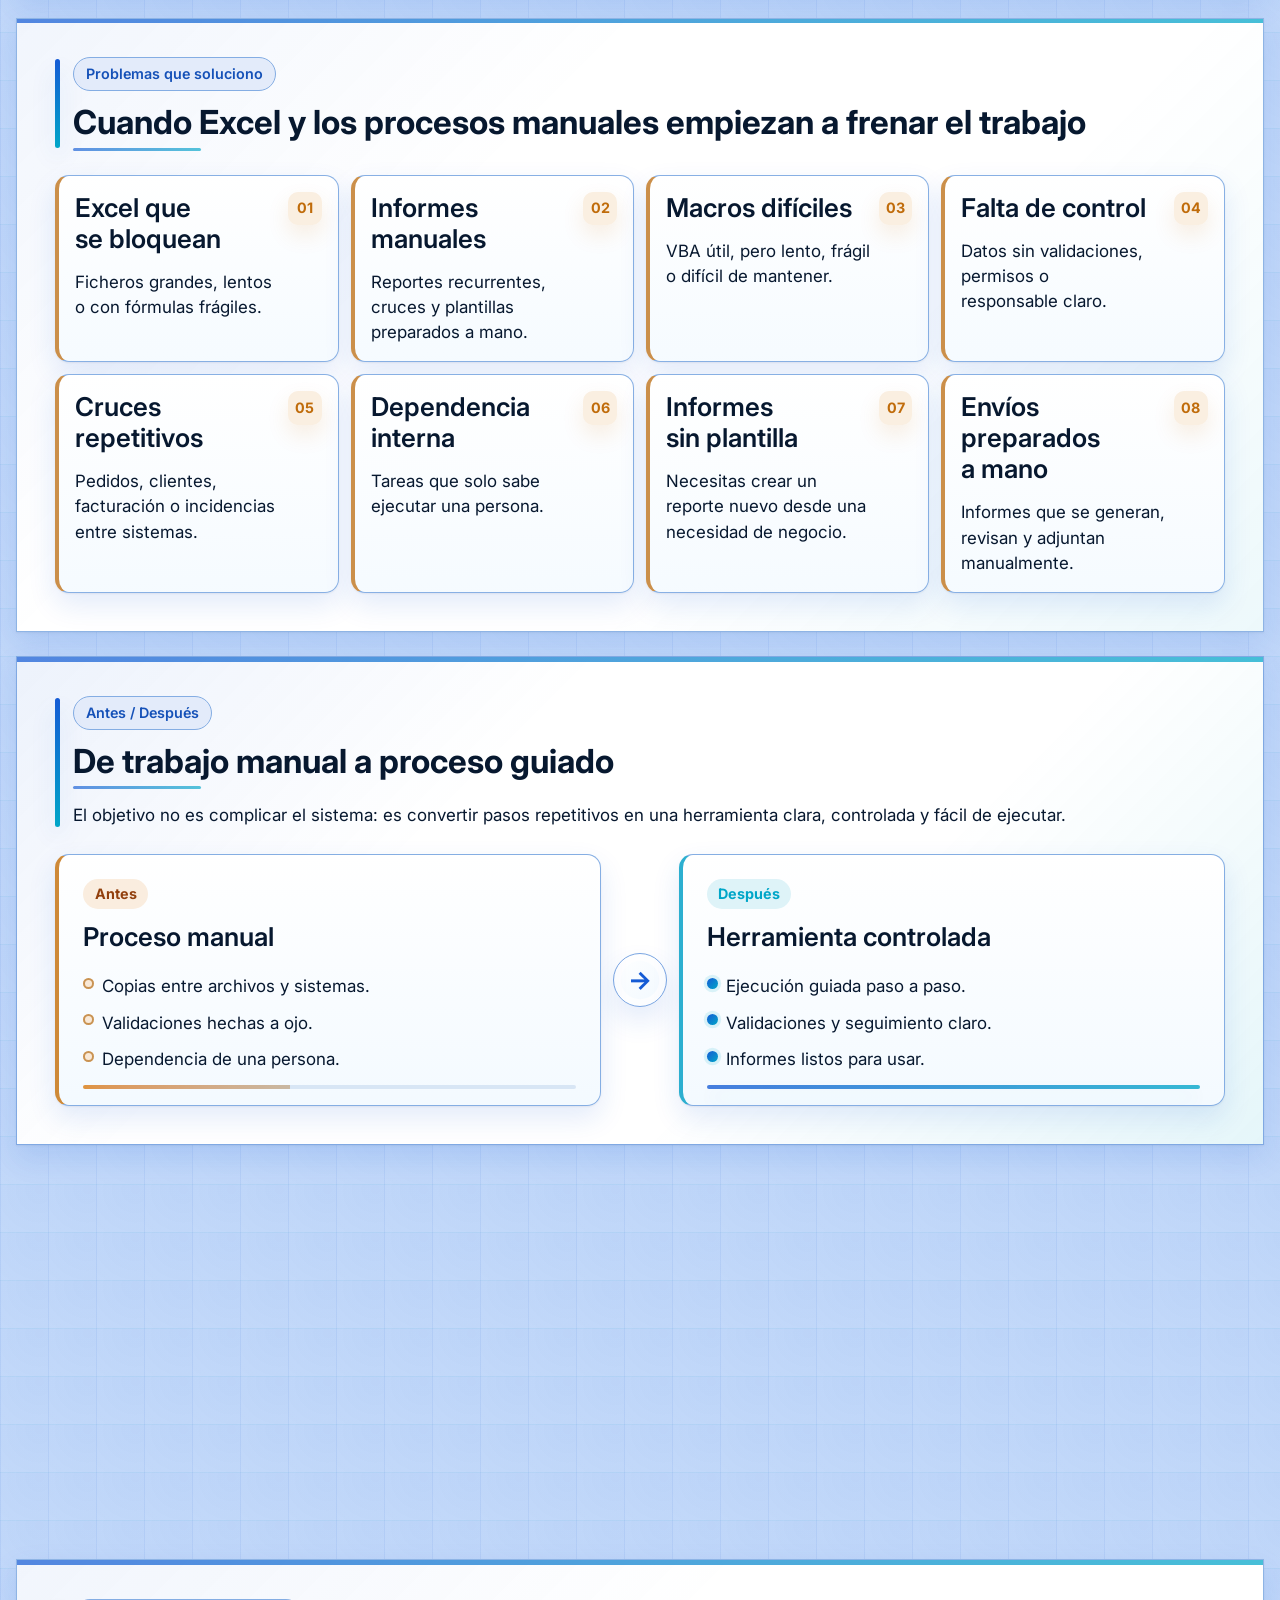
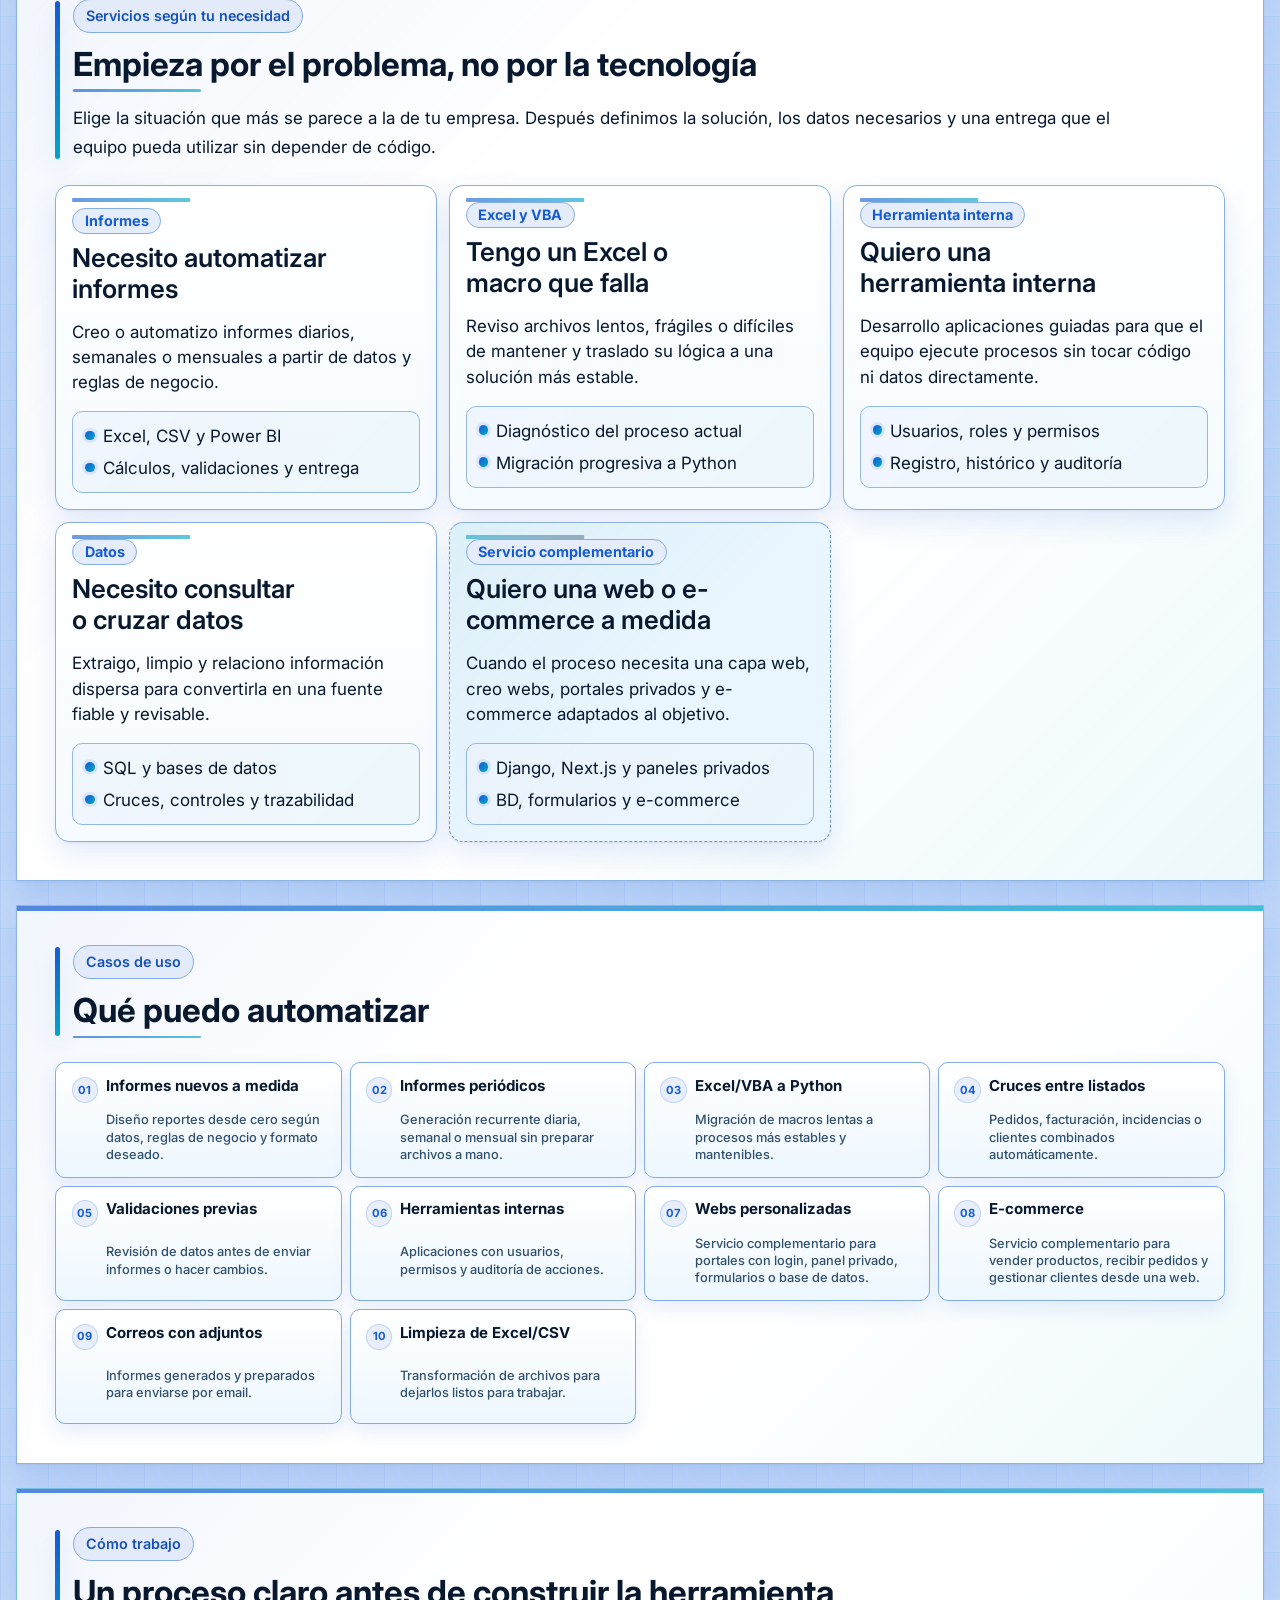
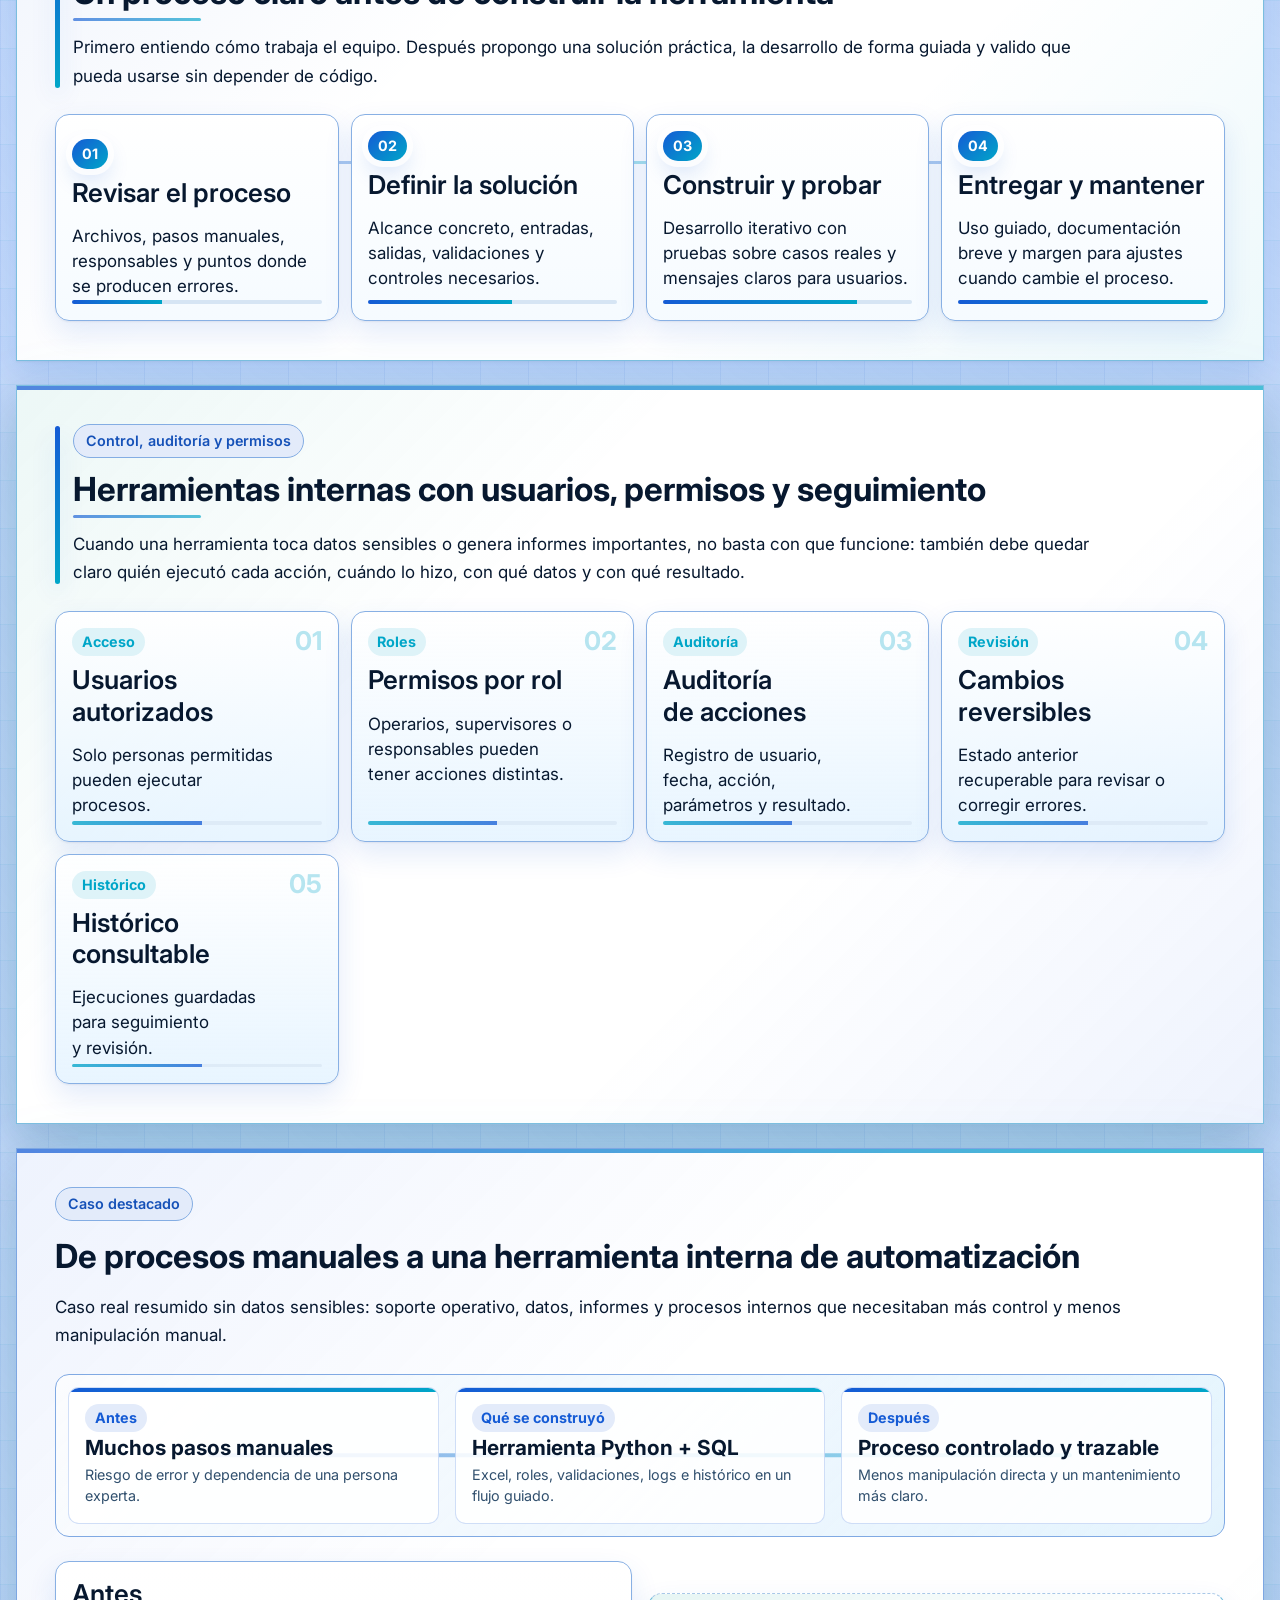
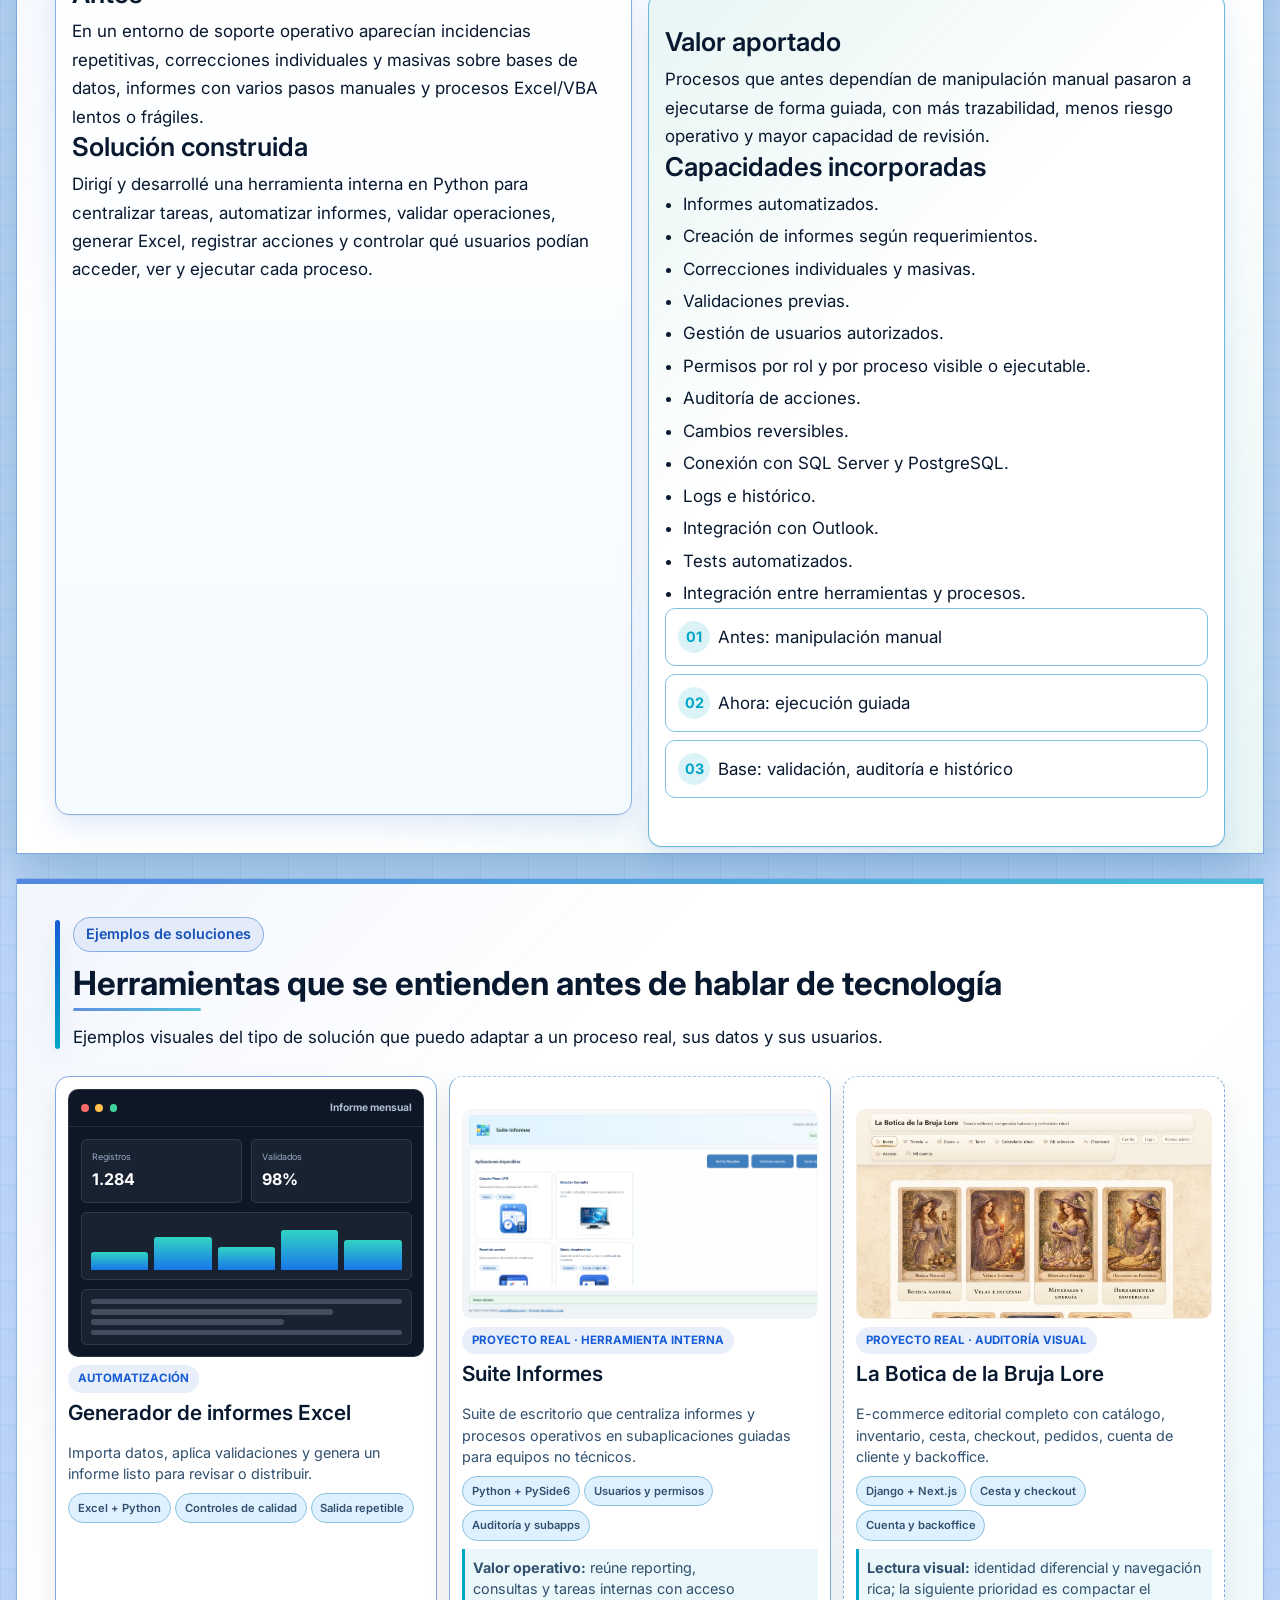
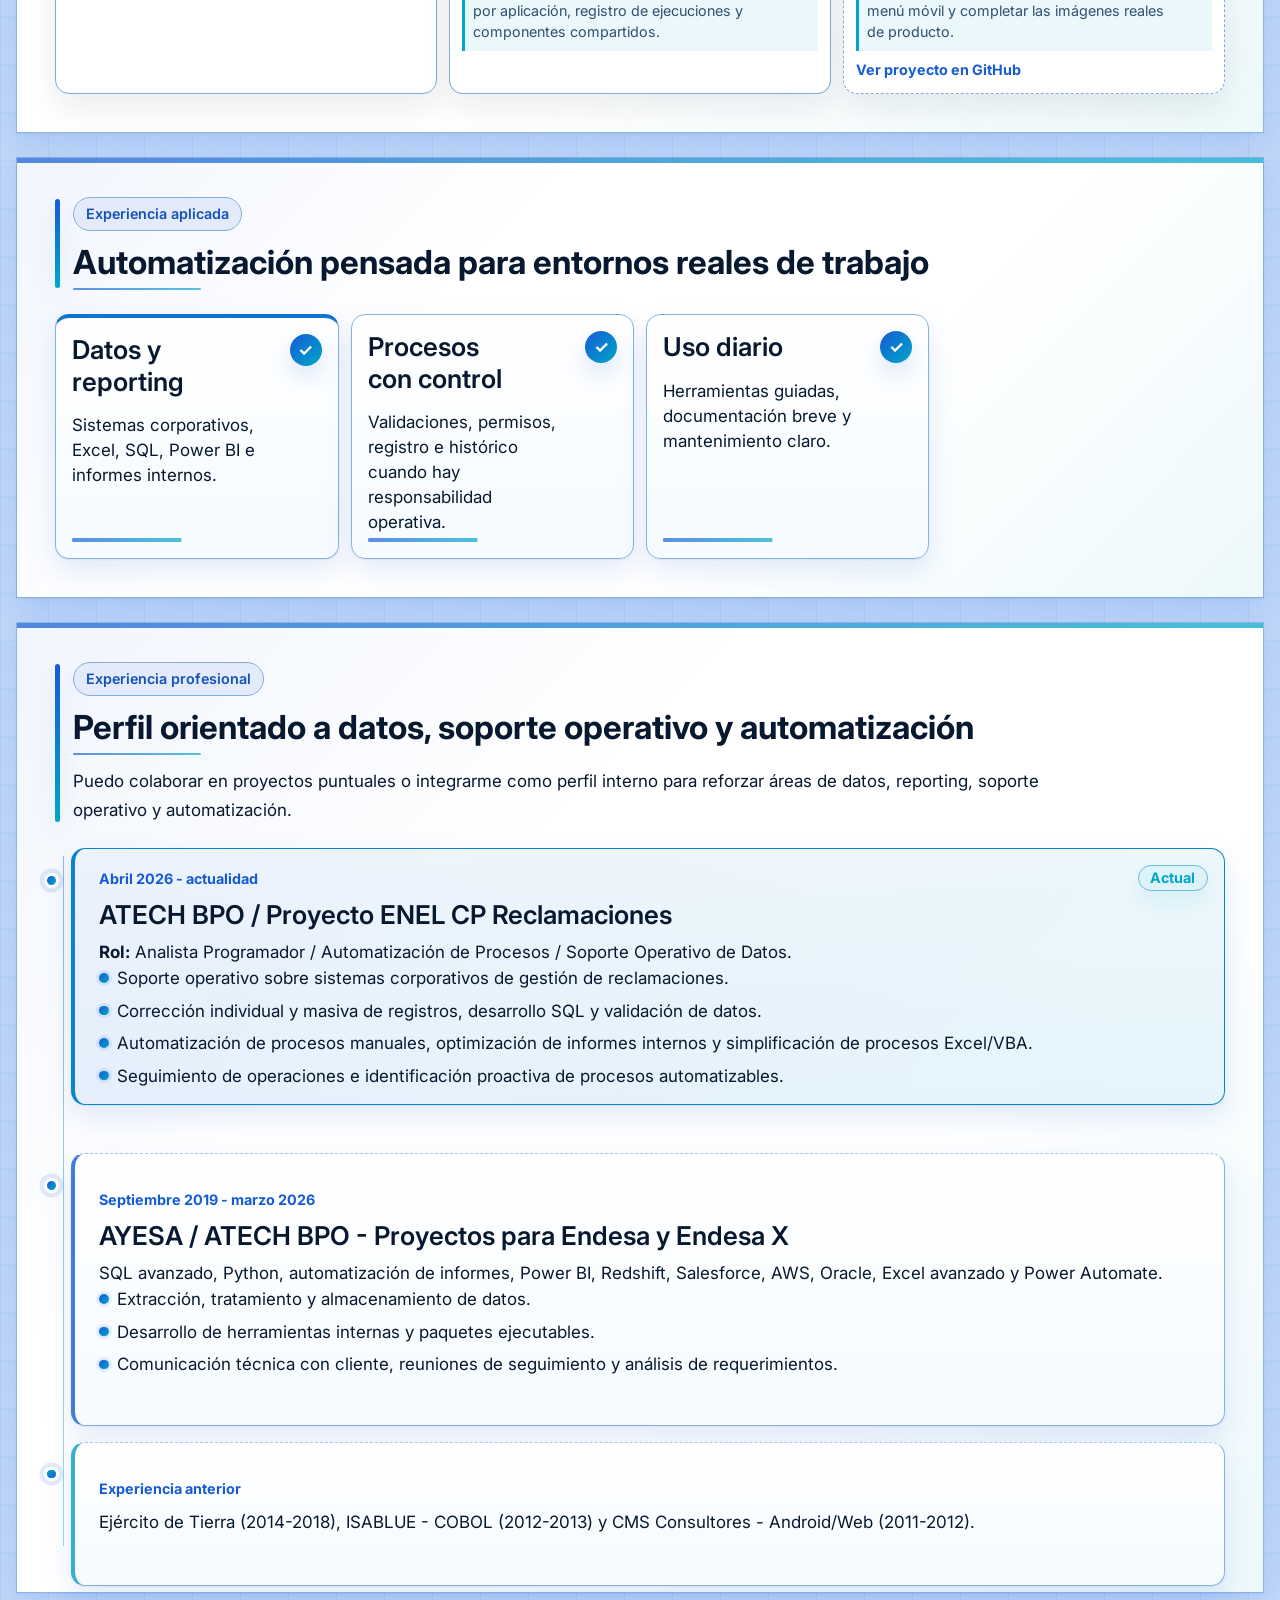
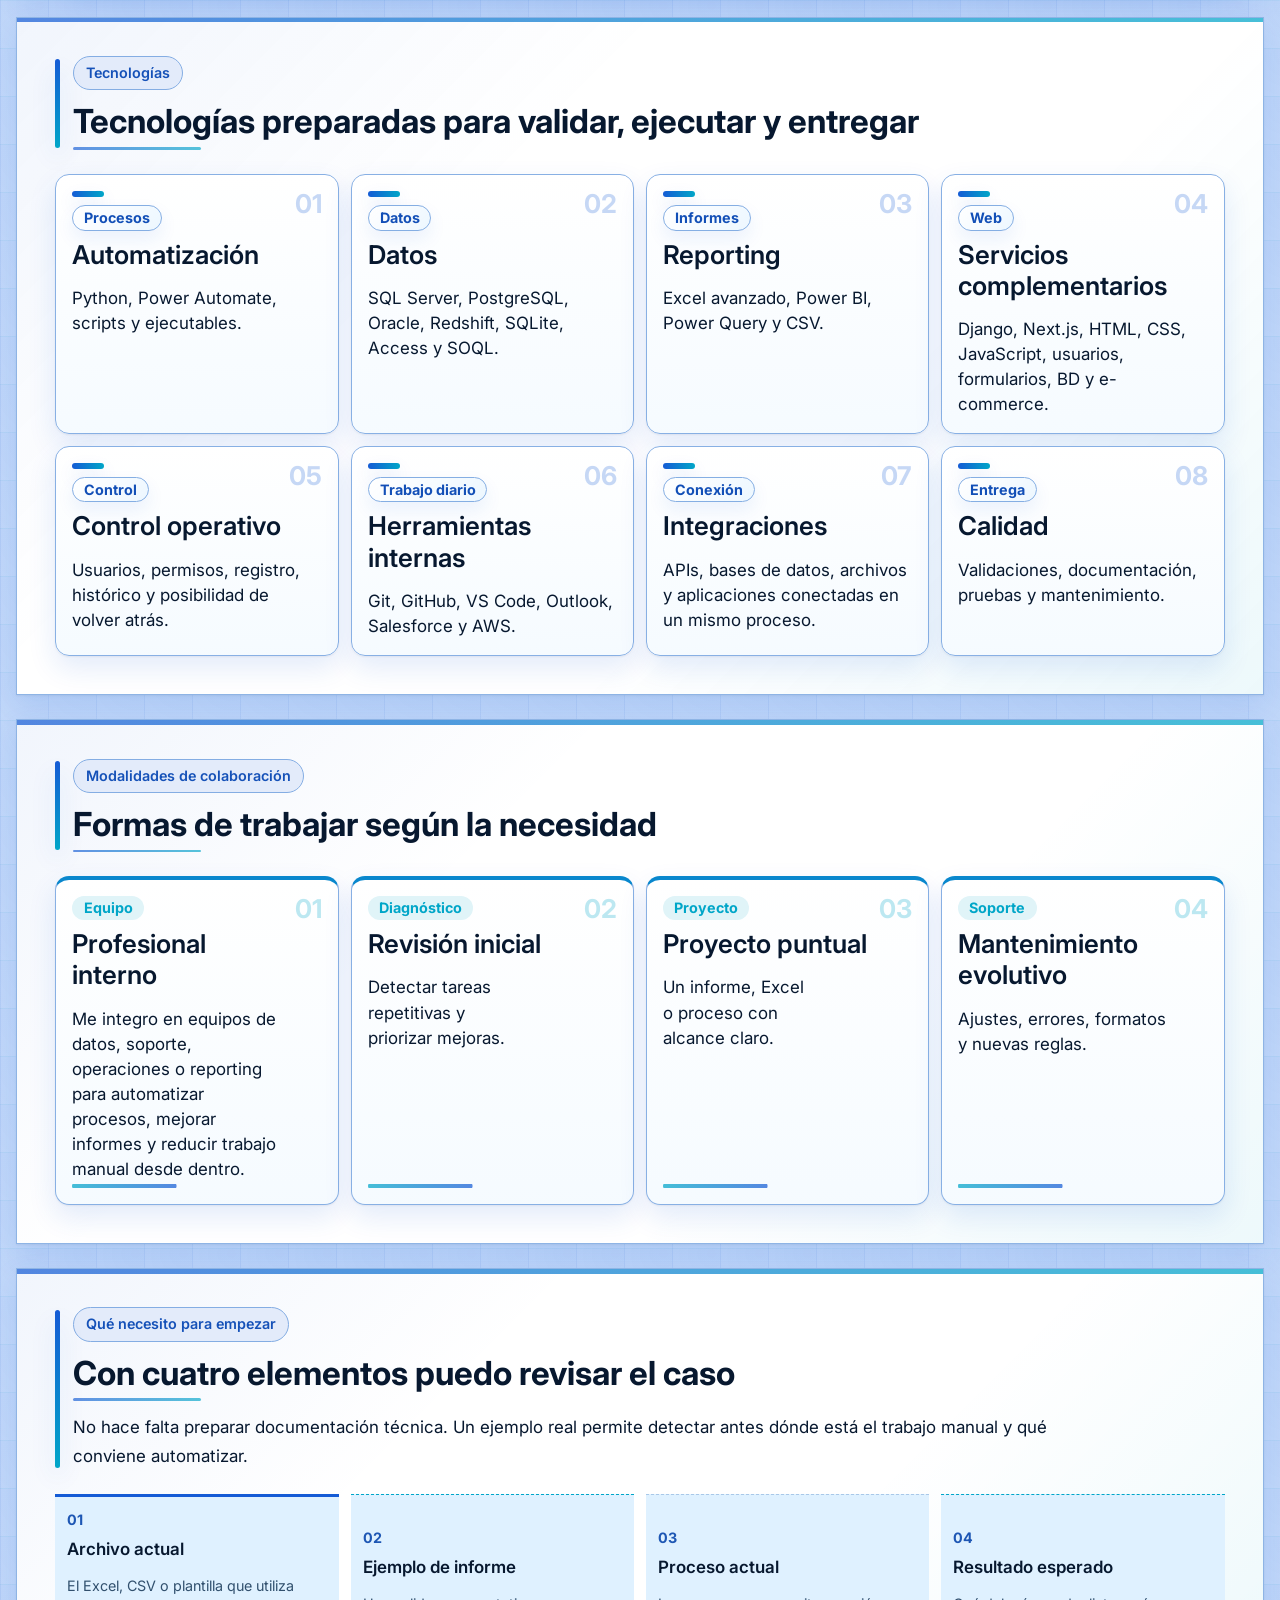
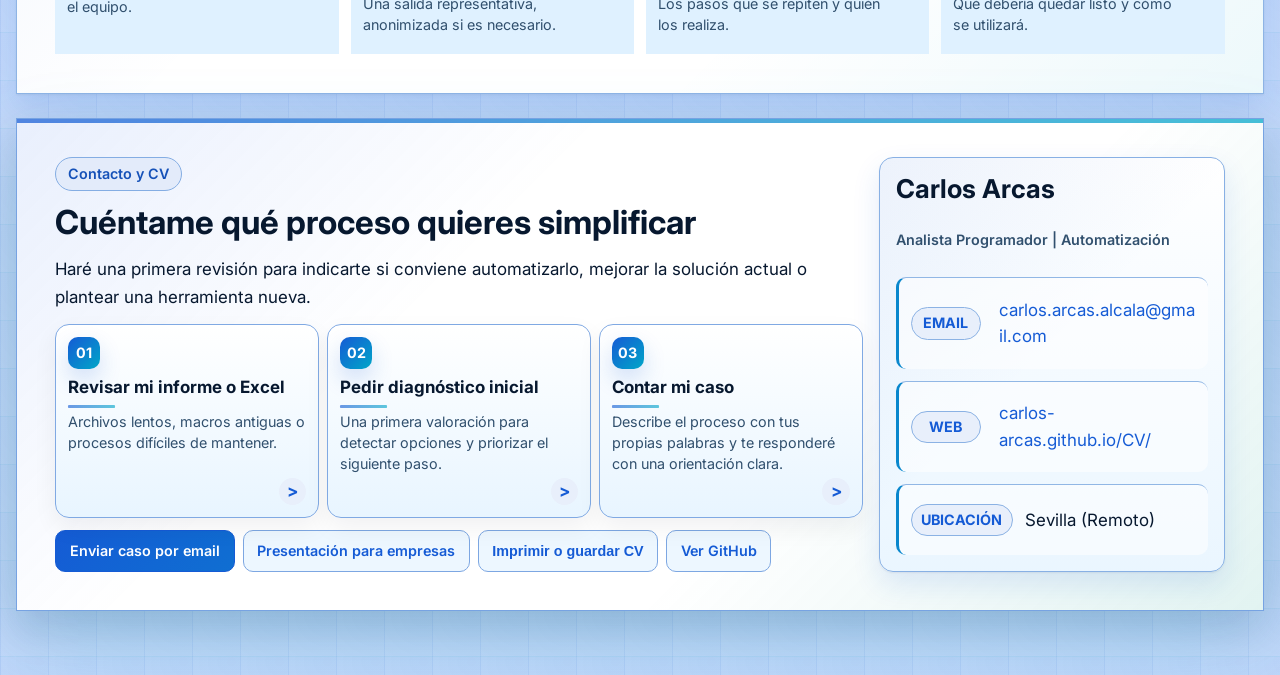
==== commit 2224a16c: "fix: mejorar maquetacion movil y tablet" ====
--- a/index.html
+++ b/index.html
@@ -49,7 +49,7 @@
       href="https://fonts.googleapis.com/css2?family=Inter:wght@400;500;600;700;800&display=swap"
     />
     <link rel="icon" href="assets/img/favicon.svg" type="image/svg+xml" />
-    <link rel="stylesheet" href="assets/css/styles.css?v=20260715-mobile2" />
+    <link rel="stylesheet" href="assets/css/styles.css?v=20260715-responsive" />
     <script type="application/ld+json">
       {
         "@context": "https://schema.org",
--- a/assets/css/styles.css
+++ b/assets/css/styles.css
@@ -2942,30 +2942,40 @@
     }
 
     .landing-hero {
+      grid-template-columns: minmax(0, 1.12fr) minmax(15.5rem, 0.88fr);
+      align-items: start;
+      gap: var(--space-3);
       min-height: auto;
     }
 
     .hero__content {
-      max-width: 44rem;
+      max-width: none;
     }
 
     .hero__name {
-      font-size: clamp(3rem, 7vw, 4.4rem);
+      font-size: clamp(2.55rem, 5.4vw, 3.25rem);
+      line-height: 1.03;
+    }
+
+    .hero__tagline {
+      font-size: 0.98rem;
+      line-height: 1.48;
     }
 
     .hero-visual {
-      grid-template-columns: repeat(3, minmax(0, 1fr));
-      align-items: stretch;
+      grid-template-columns: 1fr;
+      align-items: start;
+      gap: var(--space-2);
+      padding: var(--space-3);
     }
 
     .hero-visual::before {
-      grid-column: 1 / -1;
+      grid-column: auto;
+      padding-bottom: var(--space-2);
     }
 
     .workflow-status {
-      grid-column: 1 / -1;
-      grid-template-columns: repeat(3, minmax(0, 1fr));
-      align-items: start;
+      display: none;
     }
 
     .workflow-arrow {
